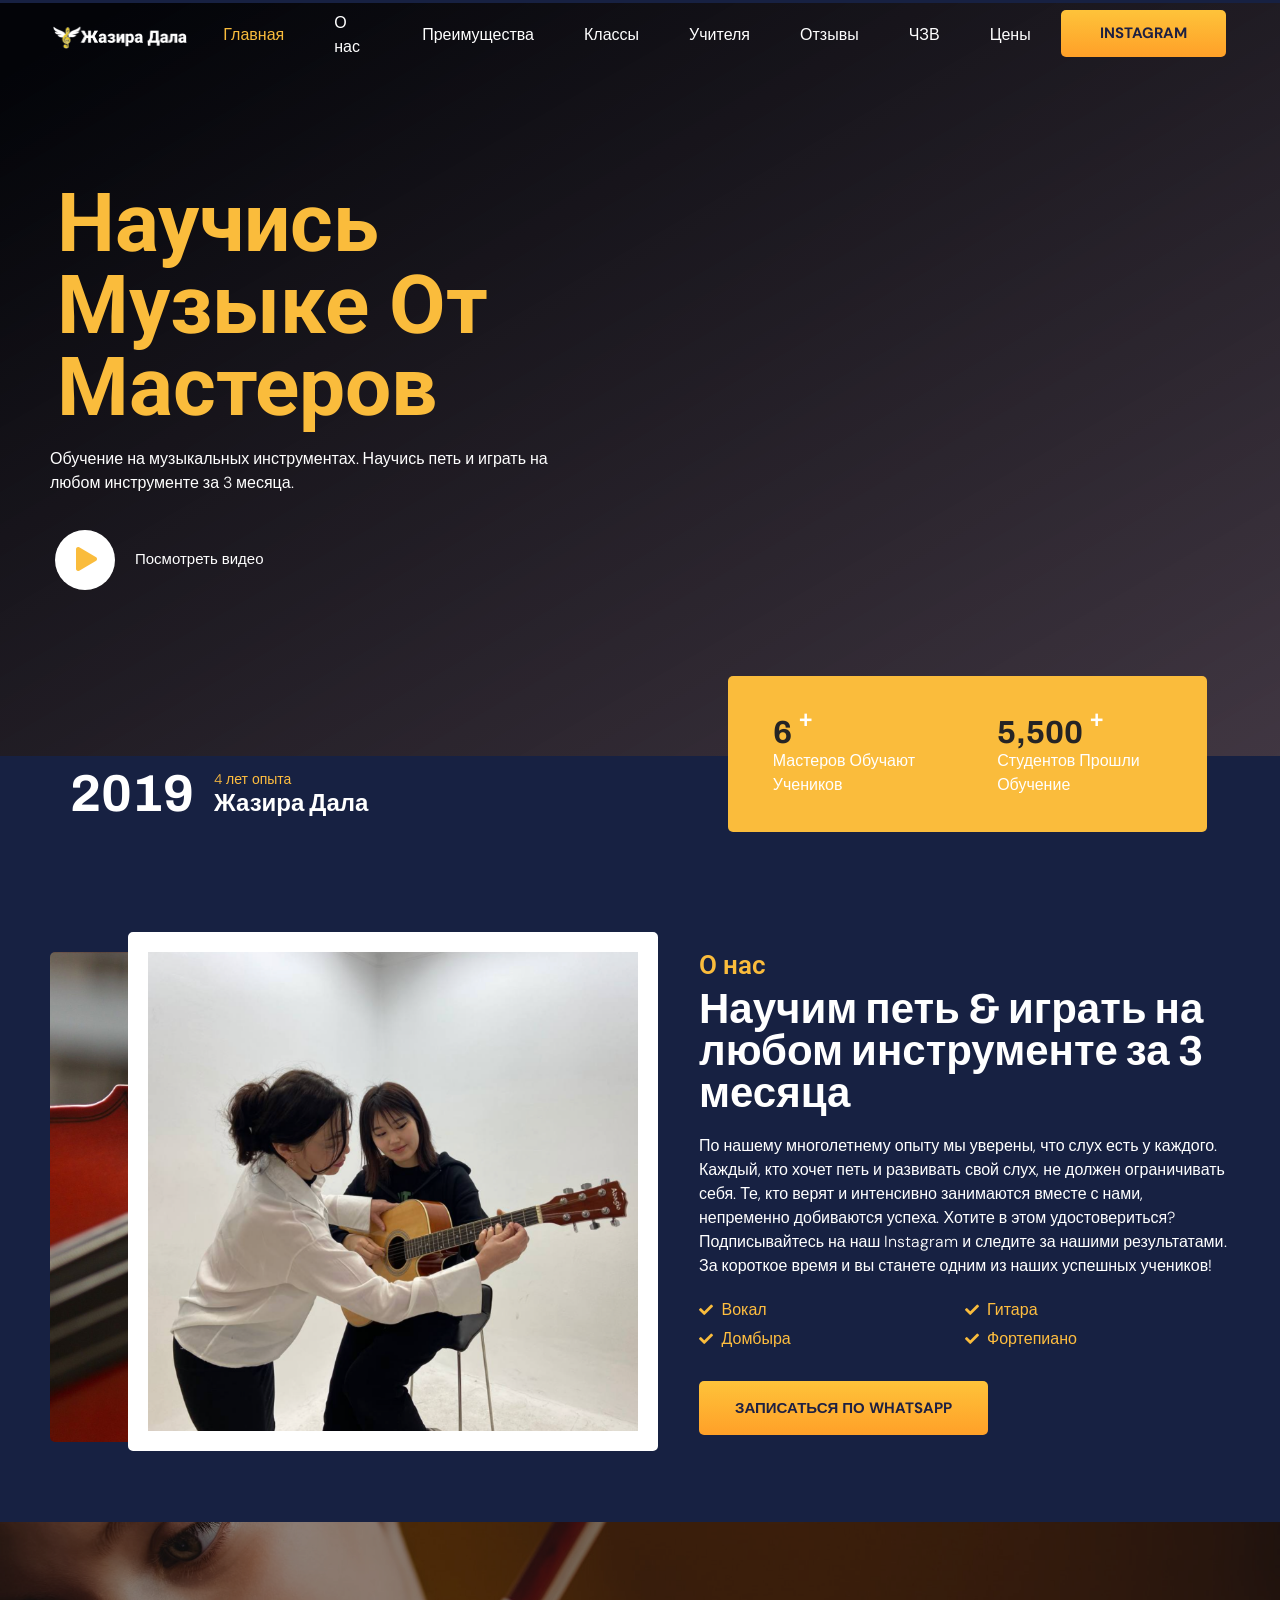
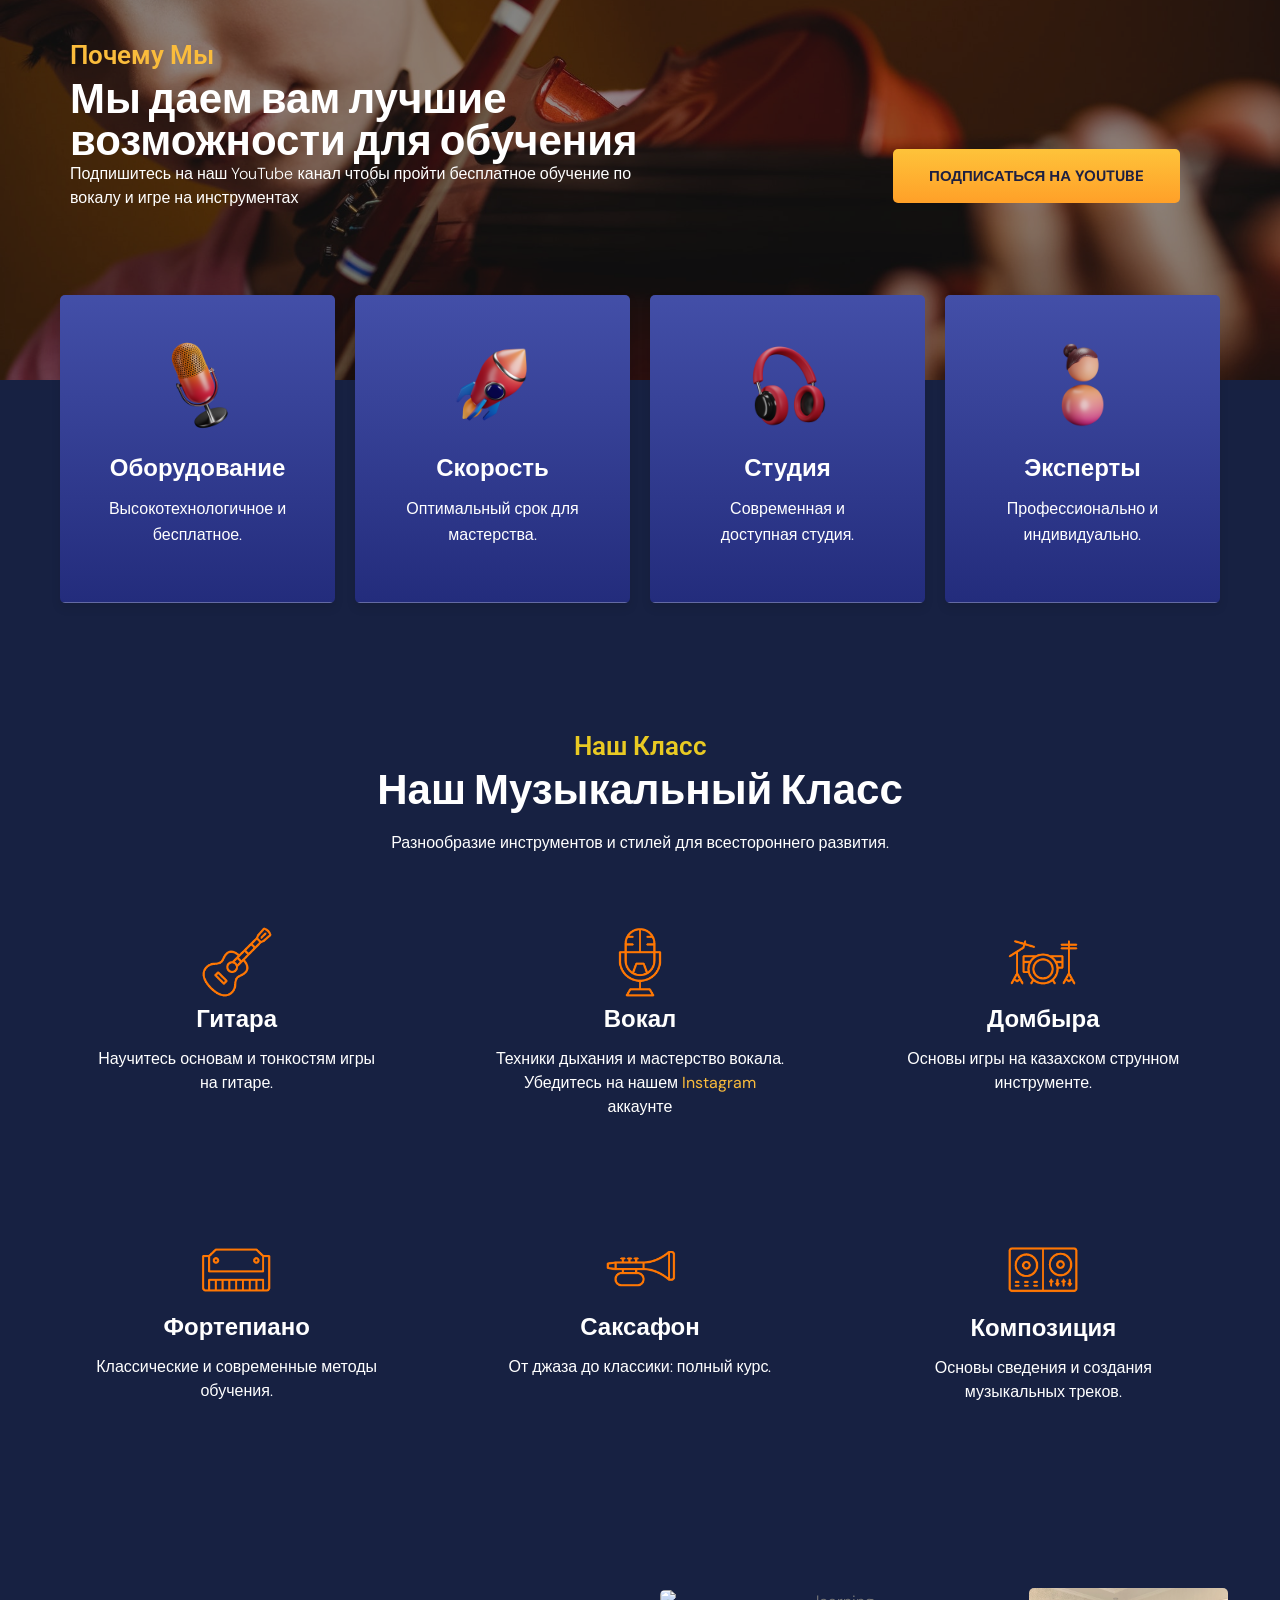
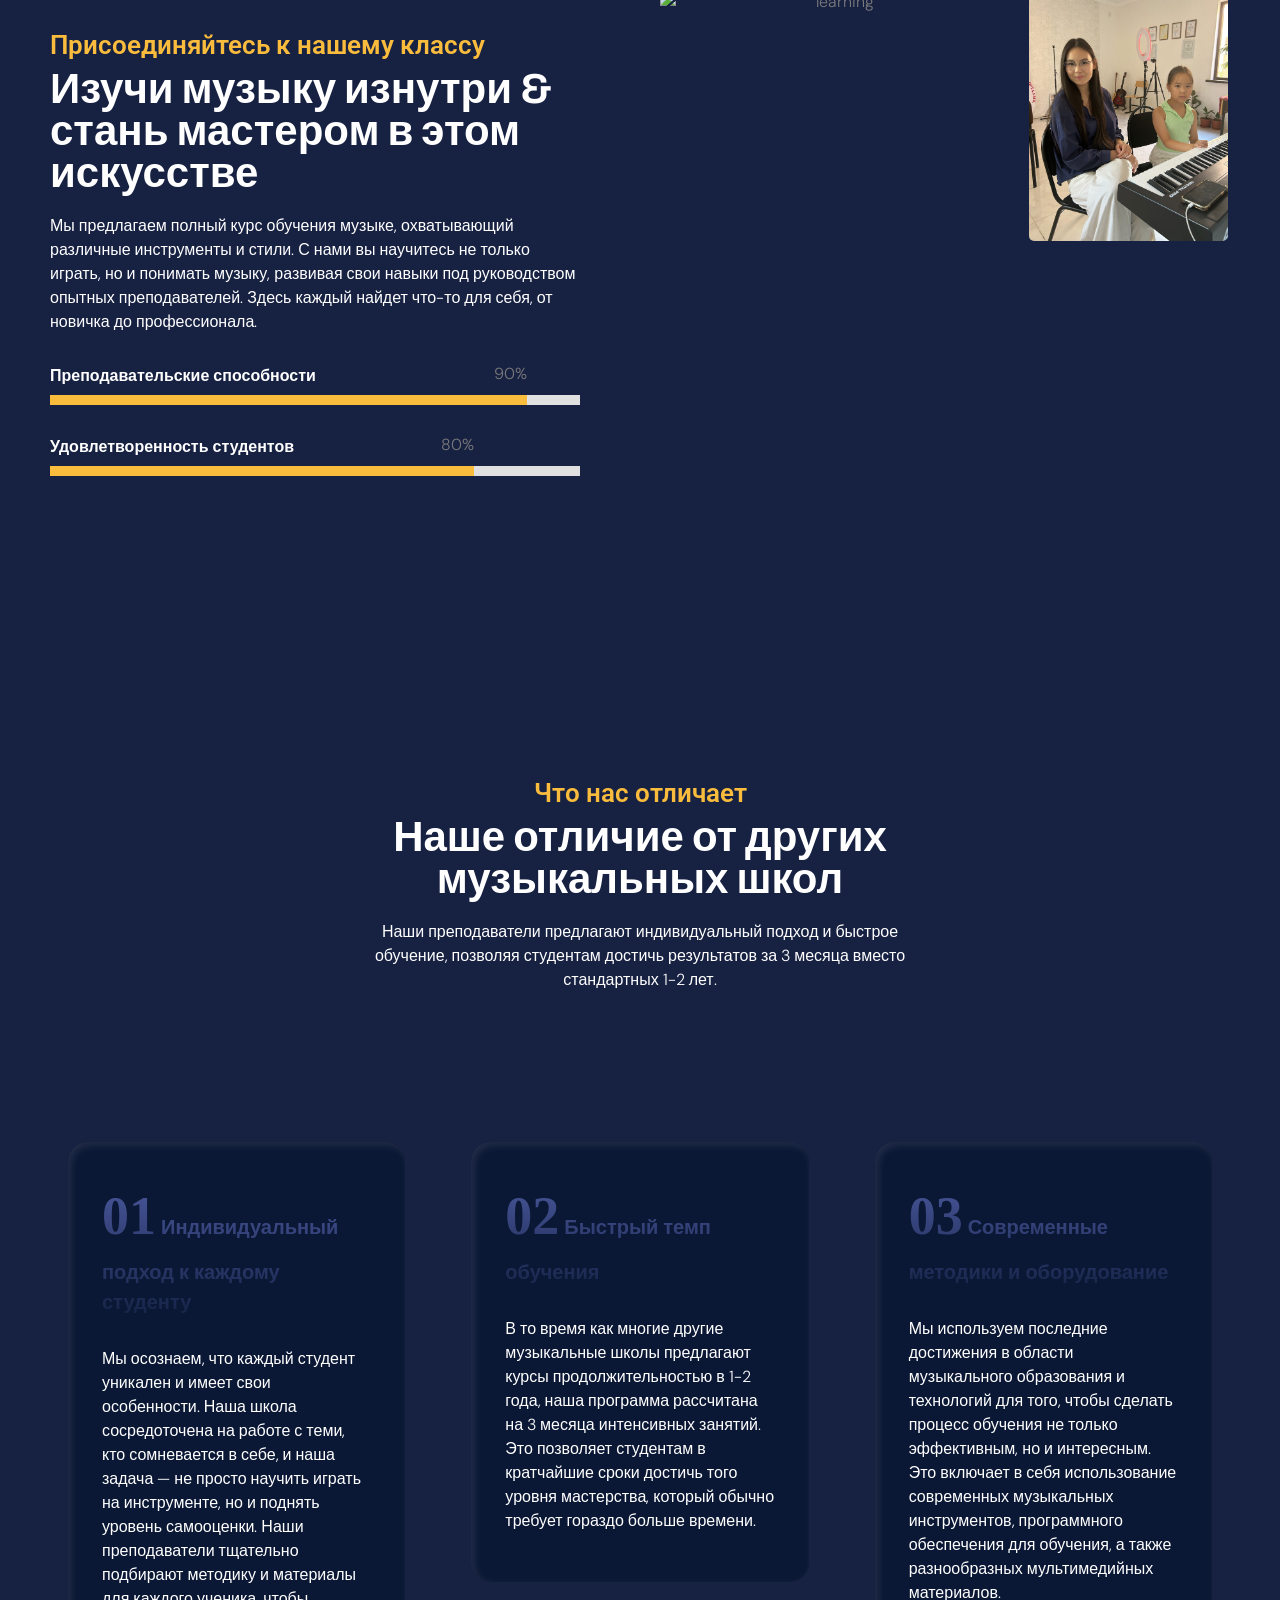
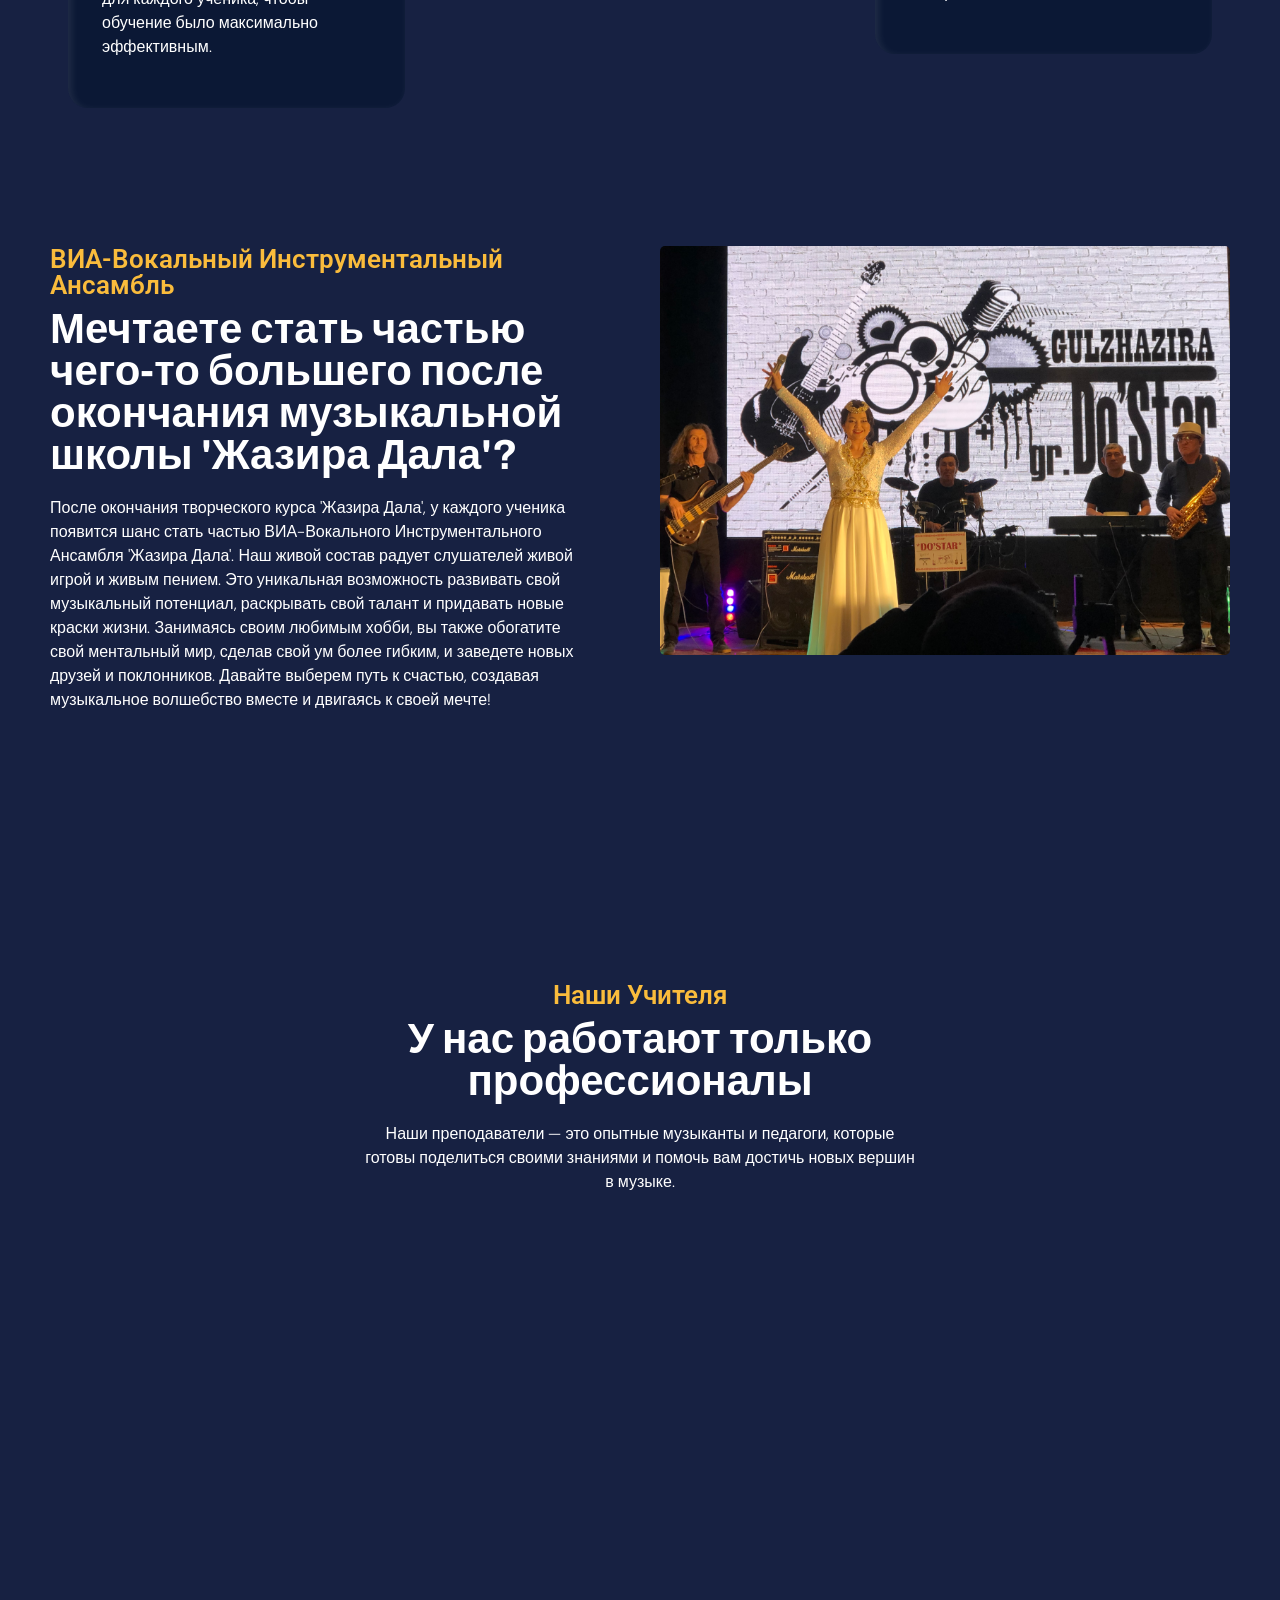
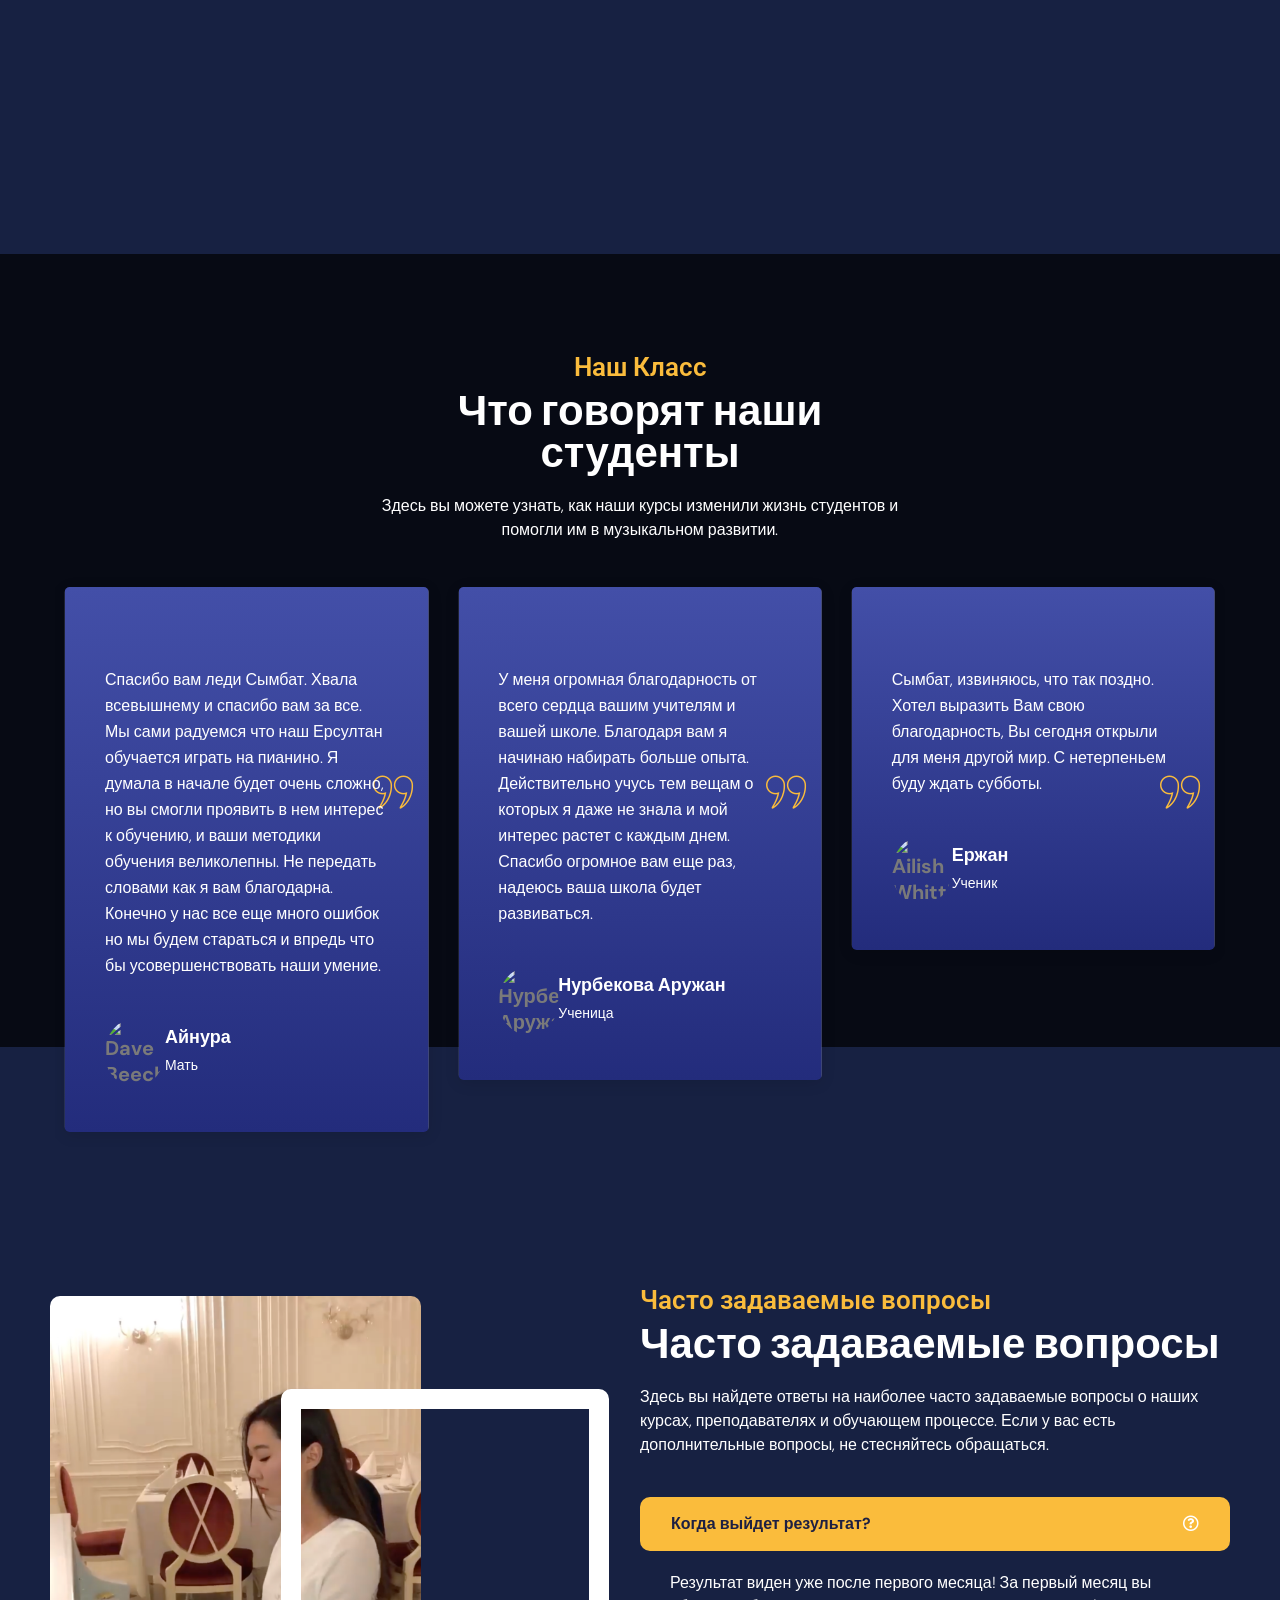
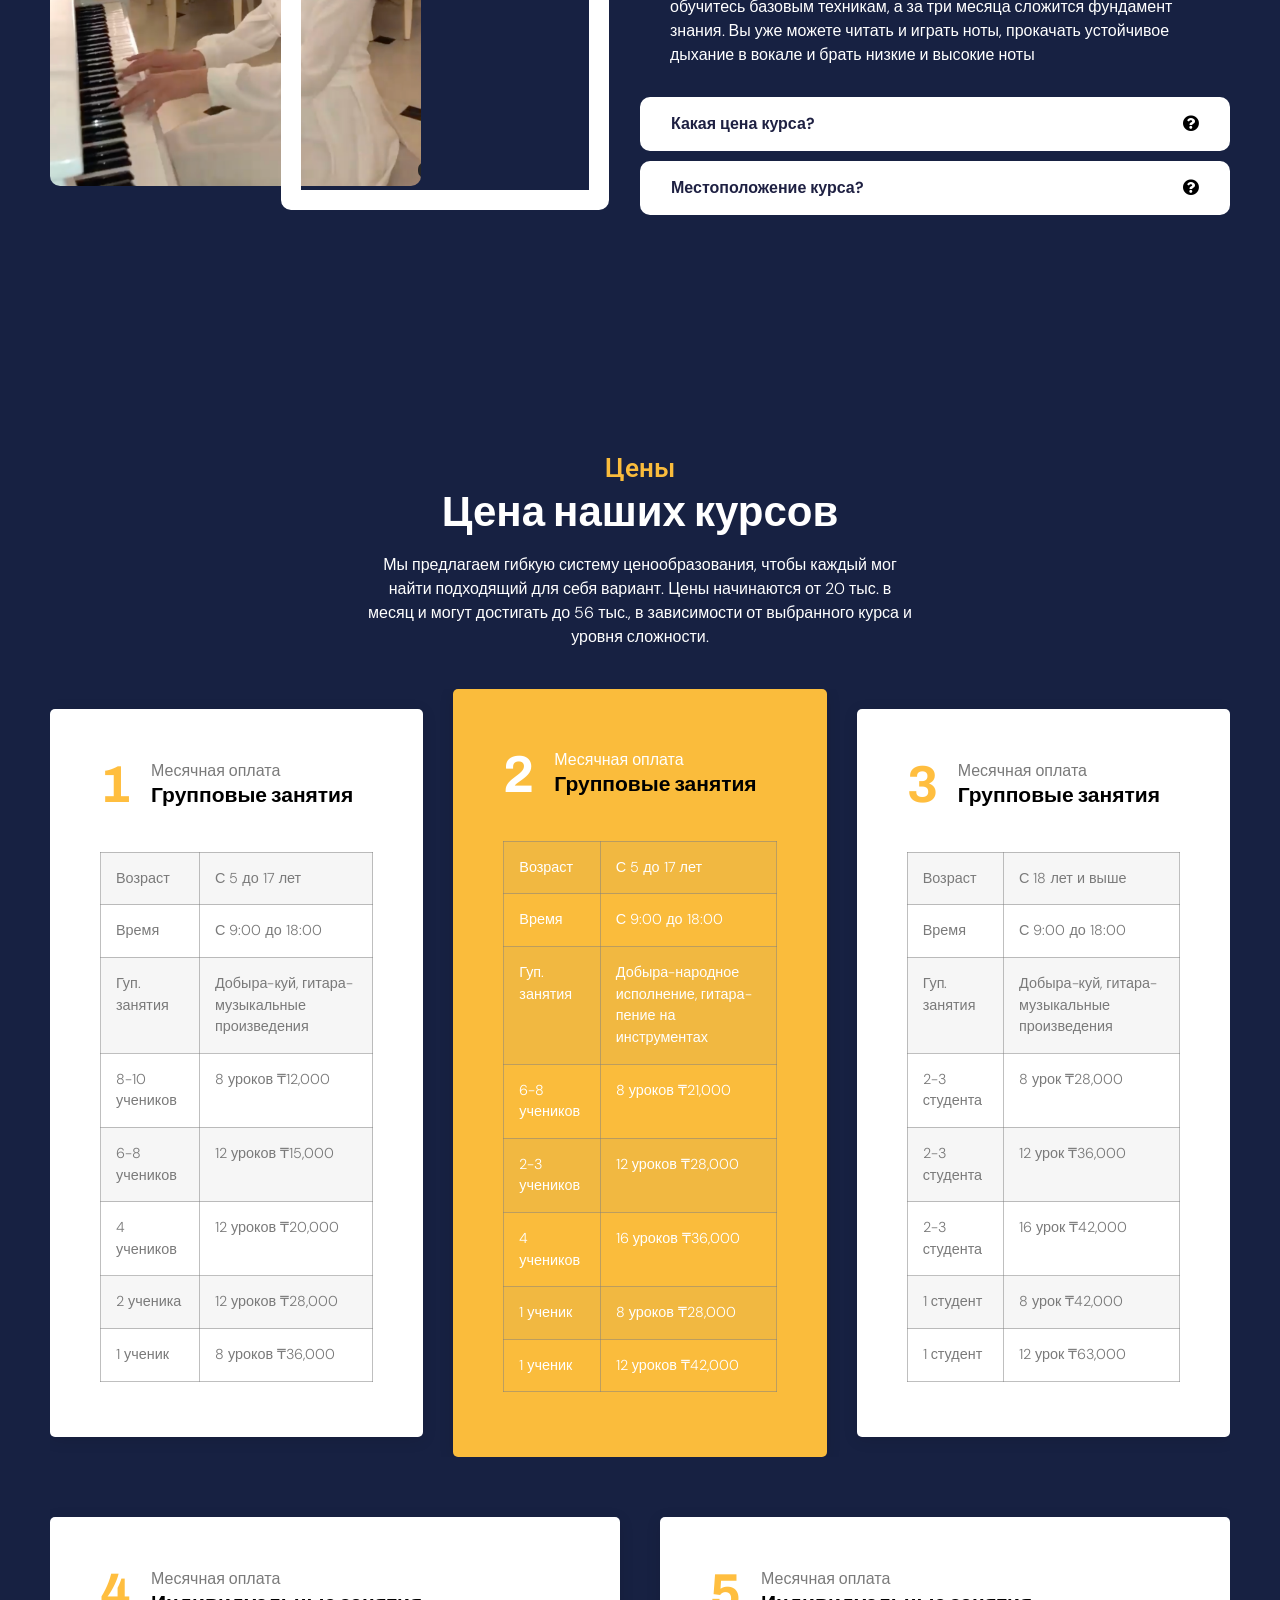
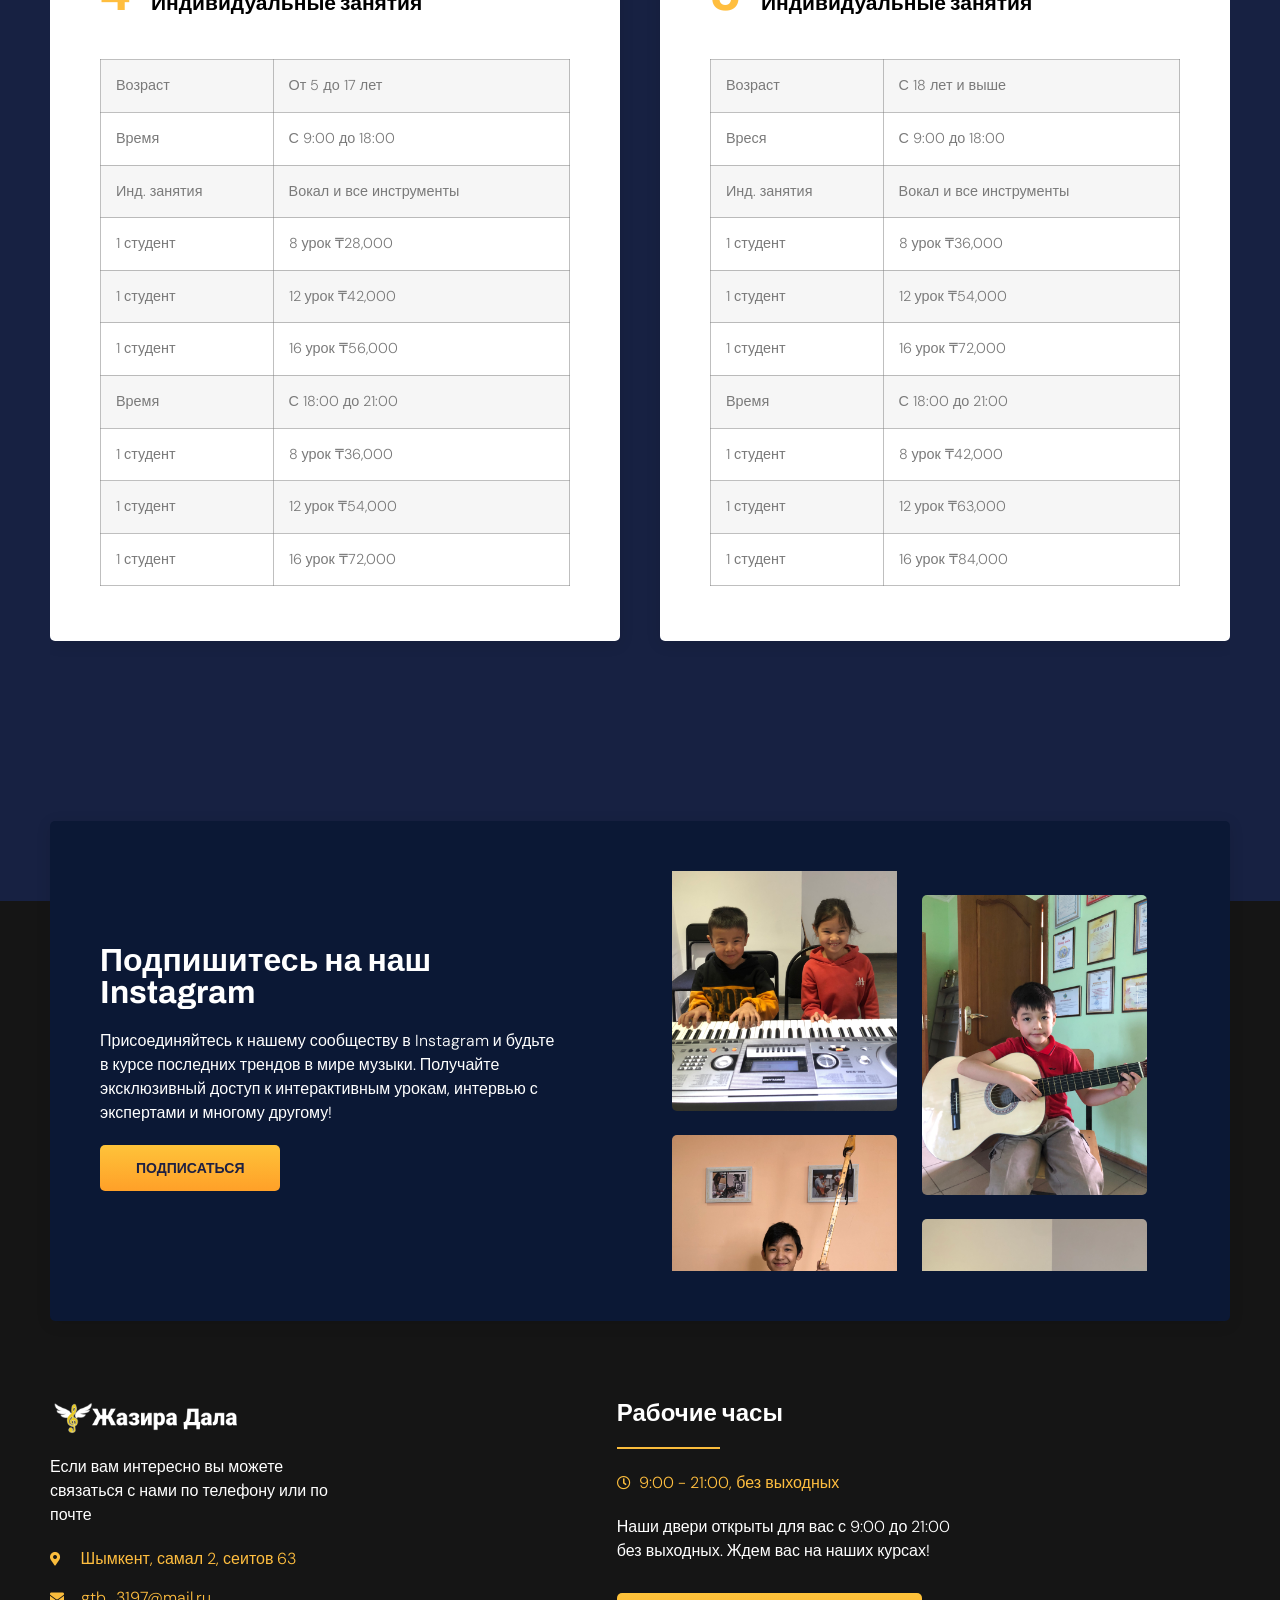
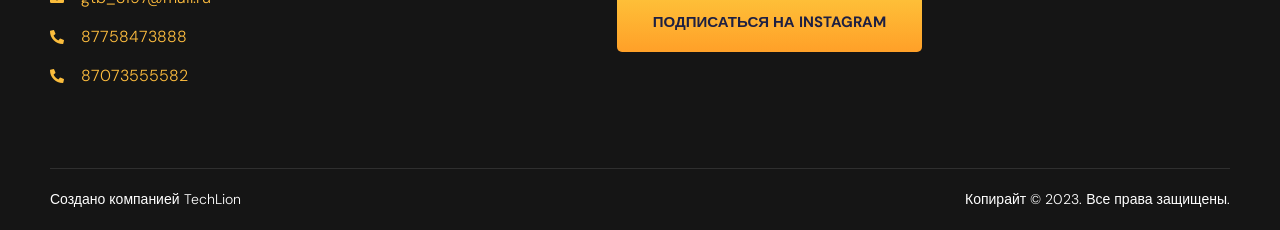
==== index.html @ 8ba83c25 "gg" ====
<!DOCTYPE html>
<html lang="en-US">
  <head>
    <meta http-equiv="Content-Type" content="text/html; charset=UTF-8" />
    <meta name="viewport" content="width=device-width, initial-scale=1" />
    <link rel="profile" href="https://gmpg.org/xfn/11" />
    <link
      rel="pingback"
      href="https://templatekit.jegtheme.com/musicy/xmlrpc.php"
    />
    <title>Jazira - Музыкальная школа</title>
    <link rel="canonical" href="https://templatekit.jegtheme.com" />
    <meta name="robots" content="max-image-preview:large" />
    <script>
      window._wpemojiSettings = {
        baseUrl: "https:\/\/s.w.org\/images\/core\/emoji\/14.0.0\/72x72\/",
        ext: ".png",
        svgUrl: "https:\/\/s.w.org\/images\/core\/emoji\/14.0.0\/svg\/",
        svgExt: ".svg",
        source: {
          concatemoji: "musicy/wp-includes/js/wp-emoji-release.min.js",
        },
      };
      /*! This file is auto-generated */
      !(function (e, a, t) {
        var n,
          r,
          o,
          i = a.createElement("canvas"),
          p = i.getContext && i.getContext("2d");
        function s(e, t) {
          var a = String.fromCharCode,
            e =
              (p.clearRect(0, 0, i.width, i.height),
              p.fillText(a.apply(this, e), 0, 0),
              i.toDataURL());
          return (
            p.clearRect(0, 0, i.width, i.height),
            p.fillText(a.apply(this, t), 0, 0),
            e === i.toDataURL()
          );
        }
        function c(e) {
          var t = a.createElement("script");
          (t.src = e),
            (t.defer = t.type = "text/javascript"),
            a.getElementsByTagName("head")[0].appendChild(t);
        }
        for (
          o = Array("flag", "emoji"),
            t.supports = { everything: !0, everythingExceptFlag: !0 },
            r = 0;
          r < o.length;
          r++
        )
          (t.supports[o[r]] = (function (e) {
            if (p && p.fillText)
              switch (
                ((p.textBaseline = "top"), (p.font = "600 32px Arial"), e)
              ) {
                case "flag":
                  return s(
                    [127987, 65039, 8205, 9895, 65039],
                    [127987, 65039, 8203, 9895, 65039]
                  )
                    ? !1
                    : !s(
                        [55356, 56826, 55356, 56819],
                        [55356, 56826, 8203, 55356, 56819]
                      ) &&
                        !s(
                          [
                            55356, 57332, 56128, 56423, 56128, 56418, 56128,
                            56421, 56128, 56430, 56128, 56423, 56128, 56447,
                          ],
                          [
                            55356, 57332, 8203, 56128, 56423, 8203, 56128,
                            56418, 8203, 56128, 56421, 8203, 56128, 56430, 8203,
                            56128, 56423, 8203, 56128, 56447,
                          ]
                        );
                case "emoji":
                  return !s(
                    [129777, 127995, 8205, 129778, 127999],
                    [129777, 127995, 8203, 129778, 127999]
                  );
              }
            return !1;
          })(o[r])),
            (t.supports.everything = t.supports.everything && t.supports[o[r]]),
            "flag" !== o[r] &&
              (t.supports.everythingExceptFlag =
                t.supports.everythingExceptFlag && t.supports[o[r]]);
        (t.supports.everythingExceptFlag =
          t.supports.everythingExceptFlag && !t.supports.flag),
          (t.DOMReady = !1),
          (t.readyCallback = function () {
            t.DOMReady = !0;
          }),
          t.supports.everything ||
            ((n = function () {
              t.readyCallback();
            }),
            a.addEventListener
              ? (a.addEventListener("DOMContentLoaded", n, !1),
                e.addEventListener("load", n, !1))
              : (e.attachEvent("onload", n),
                a.attachEvent("onreadystatechange", function () {
                  "complete" === a.readyState && t.readyCallback();
                })),
            (e = t.source || {}).concatemoji
              ? c(e.concatemoji)
              : e.wpemoji && e.twemoji && (c(e.twemoji), c(e.wpemoji)));
      })(window, document, window._wpemojiSettings);
    </script>
    <style>
      img.wp-smiley,
      img.emoji {
        display: inline !important;
        border: none !important;
        box-shadow: none !important;
        height: 1em !important;
        width: 1em !important;
        margin: 0 0.07em !important;
        vertical-align: -0.1em !important;
        background: none !important;
        padding: 0 !important;
      }
    </style>
    <link
      rel="stylesheet"
      id="jkit-elements-main-css"
      href="musicy/wp-content/plugins/jeg-elementor-kit/assets/css/elements/main.css"
      media="all"
    />
    <link
      rel="stylesheet"
      id="wp-block-library-css"
      href="musicy/wp-includes/css/dist/block-library/style.min.css"
      media="all"
    />
    <link
      rel="stylesheet"
      id="classic-theme-styles-css"
      href="musicy/wp-includes/css/classic-themes.min.css"
      media="all"
    />
    <style id="global-styles-inline-css">
      @import url("https://fonts.googleapis.com/css2?family=Comforter&display=swap");
      body {
        --wp--preset--color--black: #000000;
        --wp--preset--color--cyan-bluish-gray: #abb8c3;
        --wp--preset--color--white: #ffffff;
        --wp--preset--color--pale-pink: #f78da7;
        --wp--preset--color--vivid-red: #cf2e2e;
        --wp--preset--color--luminous-vivid-orange: #ff6900;
        --wp--preset--color--luminous-vivid-amber: #fcb900;
        --wp--preset--color--light-green-cyan: #7bdcb5;
        --wp--preset--color--vivid-green-cyan: #00d084;
        --wp--preset--color--pale-cyan-blue: #8ed1fc;
        --wp--preset--color--vivid-cyan-blue: #0693e3;
        --wp--preset--color--vivid-purple: #9b51e0;
        --wp--preset--gradient--vivid-cyan-blue-to-vivid-purple: linear-gradient(
          135deg,
          rgba(6, 147, 227, 1) 0%,
          rgb(155, 81, 224) 100%
        );
        --wp--preset--gradient--light-green-cyan-to-vivid-green-cyan: linear-gradient(
          135deg,
          rgb(122, 220, 180) 0%,
          rgb(0, 208, 130) 100%
        );
        --wp--preset--gradient--luminous-vivid-amber-to-luminous-vivid-orange: linear-gradient(
          135deg,
          rgba(252, 185, 0, 1) 0%,
          rgba(255, 105, 0, 1) 100%
        );
        --wp--preset--gradient--luminous-vivid-orange-to-vivid-red: linear-gradient(
          135deg,
          rgba(255, 105, 0, 1) 0%,
          rgb(207, 46, 46) 100%
        );
        --wp--preset--gradient--very-light-gray-to-cyan-bluish-gray: linear-gradient(
          135deg,
          rgb(238, 238, 238) 0%,
          rgb(169, 184, 195) 100%
        );
        --wp--preset--gradient--cool-to-warm-spectrum: linear-gradient(
          135deg,
          rgb(74, 234, 220) 0%,
          rgb(151, 120, 209) 20%,
          rgb(207, 42, 186) 40%,
          rgb(238, 44, 130) 60%,
          rgb(251, 105, 98) 80%,
          rgb(254, 248, 76) 100%
        );
        --wp--preset--gradient--blush-light-purple: linear-gradient(
          135deg,
          rgb(255, 206, 236) 0%,
          rgb(152, 150, 240) 100%
        );
        --wp--preset--gradient--blush-bordeaux: linear-gradient(
          135deg,
          rgb(254, 205, 165) 0%,
          rgb(254, 45, 45) 50%,
          rgb(107, 0, 62) 100%
        );
        --wp--preset--gradient--luminous-dusk: linear-gradient(
          135deg,
          rgb(255, 203, 112) 0%,
          rgb(199, 81, 192) 50%,
          rgb(65, 88, 208) 100%
        );
        --wp--preset--gradient--pale-ocean: linear-gradient(
          135deg,
          rgb(255, 245, 203) 0%,
          rgb(182, 227, 212) 50%,
          rgb(51, 167, 181) 100%
        );
        --wp--preset--gradient--electric-grass: linear-gradient(
          135deg,
          rgb(202, 248, 128) 0%,
          rgb(113, 206, 126) 100%
        );
        --wp--preset--gradient--midnight: linear-gradient(
          135deg,
          rgb(2, 3, 129) 0%,
          rgb(40, 116, 252) 100%
        );
        --wp--preset--duotone--dark-grayscale: url("#wp-duotone-dark-grayscale");
        --wp--preset--duotone--grayscale: url("#wp-duotone-grayscale");
        --wp--preset--duotone--purple-yellow: url("#wp-duotone-purple-yellow");
        --wp--preset--duotone--blue-red: url("#wp-duotone-blue-red");
        --wp--preset--duotone--midnight: url("#wp-duotone-midnight");
        --wp--preset--duotone--magenta-yellow: url("#wp-duotone-magenta-yellow");
        --wp--preset--duotone--purple-green: url("#wp-duotone-purple-green");
        --wp--preset--duotone--blue-orange: url("#wp-duotone-blue-orange");
        --wp--preset--font-size--small: 13px;
        --wp--preset--font-size--medium: 20px;
        --wp--preset--font-size--large: 36px;
        --wp--preset--font-size--x-large: 42px;
        --wp--preset--spacing--20: 0.44rem;
        --wp--preset--spacing--30: 0.67rem;
        --wp--preset--spacing--40: 1rem;
        --wp--preset--spacing--50: 1.5rem;
        --wp--preset--spacing--60: 2.25rem;
        --wp--preset--spacing--70: 3.38rem;
        --wp--preset--spacing--80: 5.06rem;
        background-color: #172142 !important;
      }

      .hero-section {
        height: 400px;
        width: min(100% - 2%, 500px);
        margin-inline: auto;
        display: flex;
        position: relative;
        overflow: hidden;
      }
      .hero-section img {
        width: 90%;
        max-width: 220px;
        border-radius: 170px;
        margin-bottom: 24px;
      }

      .hero-images-left,
      .hero-images-right {
        position: absolute;
        bottom: auto;
        width: 50%;
        display: flex;
        flex-flow: column nowrap;
        justify-content: center;
        align-items: center;
        animation: 30s linear infinite running;
      }
      .hero-images-left {
        top: -15%;
        left: 0;
        right: auto;
        animation-name: hero-animation-left;
      }
      .hero-images-right {
        top: 0;
        right: 0;
        left: auto;
        animation-name: hero-animation-right;
      }

      @keyframes hero-animation-left {
        from {
          transform: translateY(0);
        }
        to {
          transform: translateY(-50%);
        }
      }
      @keyframes hero-animation-right {
        from {
          transform: translateY(0);
        }
        to {
          transform: translateY(-60%);
        }
      }

      .testimonial-box {
        background: -webkit-gradient(linear, left top, left bottom, from(#434FA8), to(#232C7C));
    background: linear-gradient(180deg, #434FA8 0%, #232C7C 100%);
    -webkit-box-sizing: border-box;
    box-sizing: border-box;
    position: relative;
    padding: 180px 30px 35px 50px;
    font-weight: 700;
    font-size: 20px;
    line-height: 130%;
    -webkit-box-shadow: inset 4px 4px 8px rgba(255, 255, 255, 0.15);
    box-shadow: inset 4px 4px 8px rgba(255, 255, 255, 0.15);
    border-radius: 20px;
      }

      .elementor-button {
        display: inline-block;
    background: -webkit-gradient(linear, left top, left bottom, from(#FEC33A), to(#FFA028));
    background: linear-gradient(180deg, #FEC33A 0%, #FFA028 100%);
    -webkit-box-shadow: 0px 12px 25px rgba(0, 0, 0, 0.4), inset 2px 4px 6px #FFDD89;
    box-shadow: 0px 12px 25px rgba(0, 0, 0, 0.4), inset 2px 4px 6px #FFDD89;
    border-radius: 14px;
    line-height: 130%;
    font-weight: 700;
    padding: 23px 35px;
    font-weight: 700 !important;
    font-size: 14px;
    color: #1E2042 !important;
    text-transform: uppercase;
    -webkit-box-sizing: border-box;
    box-sizing: border-box;
    border: 0;
    cursor: pointer;
    text-decoration: none;
    text-align: center;
    overflow: hidden;
    position: relative;
      }

      .elementor-button:after {
        content: "";
        margin-left: 60px;
        width: 25px;
        height: 300px;
        background: -webkit-gradient(
          linear,
          left bottom,
          left top,
          from(#fff),
          to(rgba(255, 255, 255, 0.01))
        );
        background: linear-gradient(to top, #fff, rgba(255, 255, 255, 0.01));
        -webkit-animation-delay: 0.02s;
        animation-delay: 0.05s;
        position: absolute;
        left: -90px;
        top: -150px;
        -webkit-animation-timing-function: ease-in-out;
        animation-timing-function: ease-in-out;
        -webkit-transition: all 0.3s;
        transition: all 0.3s;
        -webkit-animation-name: slideme;
        animation-name: slideme;
        -webkit-animation-duration: 4s;
        animation-duration: 4s;
        -webkit-animation-iteration-count: infinite;
        animation-iteration-count: infinite;
        -webkit-transform: rotate(45deg);
        transform: rotate(45deg);
        z-index: 0;
      }

      .box-blue {
        background: -webkit-gradient(linear, left top, left bottom, from(#434FA8), to(#232C7C));
    background: linear-gradient(180deg, #434FA8 0%, #232C7C 100%);
    text-align: center;
    padding: 60px 30px 30px 30px;
    text-align: center;
    -webkit-box-shadow: inset 4px 4px 8px rgba(255, 255, 255, 0.15);
    box-shadow: inset 4px 4px 8px rgba(255, 255, 255, 0.15);
      }

      .faq {
        color: #1E2042 !important;
      }

      .white {
        color: #fff !important;
      }

      .elementor-widget-container p {
        color: #fff !important;
      }

      .title,
      .elementor-heading-title,
      .heading-title, .skill-title, p, .card-body, .profile-name {
        color: #fff !important;
      }

      .icon-box-description {
        color: #fff !important;
      }

      section.wrapperred:before {
        bottom: 50px;
        right: -350px;
        width: 900px;
        height: 900px;
        border-radius: 100%;
        background: radial-gradient(
          50% 50% at 50% 50%,
          #885150 0%,
          rgba(23, 27, 55, 0) 99.99%,
          #161b37 100%
        );
        -webkit-filter: blur(100px);
        filter: blur(100px);
      }

      .back1 {
        background: url(https://lp.simplified.com/607f32d6309ca31d63c6724d/60a4b99433a44149c62ab729_60a4a41b712eb829edcbe369_607e059cb40f157197e3f71b_oval-p-800.png);
        background-size: cover;
        background-repeat: no-repeat;
        background-position: center;
      }

      .back2 {
        background: url(https://cdn.wallpapersafari.com/47/12/AQu9JB.png);
        background-size: cover;
        background-repeat: no-repeat;
        background-position: center;
      }

      .color-yellow,
      .elementor-icon-list-text {
        color: #ffbe3f !important;
      }

      .new-box {
        background: -webkit-gradient(
          linear,
          left top,
          left bottom,
          from(#434fa8),
          to(#232c7c)
        );
        background: linear-gradient(180deg, #434fa8 0%, #232c7c 100%);

        -webkit-box-sizing: border-box;
        box-sizing: border-box;
        position: relative;
        padding: 180px 30px 35px 50px;
        font-weight: 700;
        font-size: 20px;
        line-height: 130%;
        -webkit-box-shadow: inset 4px 4px 8px rgba(255, 255, 255, 0.15);
        box-shadow: inset 4px 4px 8px rgba(255, 255, 255, 0.15);
        border-radius: 20px;
      }

      .section2__box-block {
    margin: 0 18px 38px 18px;
    background: #0B1835;
    -webkit-box-shadow: inset 3px 3px 8px rgba(255, 255, 255, 0.1);
    box-shadow: inset 3px 3px 8px rgba(255, 255, 255, 0.1);
    border-radius: 20px;
    -webkit-box-sizing: border-box;
    box-sizing: border-box;
    padding: 34px;
}

.section2__box-step {
    padding: 0 0 30px 0;
    font-weight: 600;
    font-size: 20px !important;
    background: -webkit-gradient(linear, left top, left bottom, from(#4B599F), to(rgba(75, 89, 159, 0)));
    background: linear-gradient(180deg, #4B599F 0%, rgba(75, 89, 159, 0) 100%);
    -webkit-background-clip: text;
    -webkit-text-fill-color: transparent;
    background-clip: text;
    text-fill-color: transparent;
}

.section2__box-step span {
    font-weight: 800;
    font-size: 54px;
    font-family: 'SF Pro Display';
}

      .new-box-2 {
        background: #0b1835;
      }

      @-webkit-keyframes slideme {
        0% {
          left: -30px;
          margin-left: 0;
        }
        30%,
        to {
          left: 110%;
          margin-left: 80px;
        }
      }
      @keyframes slideme {
        0% {
          left: -30px;
          margin-left: 0;
        }
        30%,
        to {
          left: 110%;
          margin-left: 80px;
        }
      }

      .elementor-animation-bob:hover {
        background: #293058;
        -webkit-box-shadow: inset 4px 4px 8px rgba(255, 255, 255, 0.1);
        box-shadow: inset 4px 4px 8px rgba(255, 255, 255, 0.1);
        -webkit-backdrop-filter: blur(4px);
        backdrop-filter: blur(4px);
        border-radius: 12px;
      }

      :where(.is-layout-flex) {
        gap: 0.5em;
      }
      body .is-layout-flow > .alignleft {
        float: left;
        margin-inline-start: 0;
        margin-inline-end: 2em;
      }
      body .is-layout-flow > .alignright {
        float: right;
        margin-inline-start: 2em;
        margin-inline-end: 0;
      }
      body .is-layout-flow > .aligncenter {
        margin-left: auto !important;
        margin-right: auto !important;
      }
      body .is-layout-constrained > .alignleft {
        float: left;
        margin-inline-start: 0;
        margin-inline-end: 2em;
      }
      body .is-layout-constrained > .alignright {
        float: right;
        margin-inline-start: 2em;
        margin-inline-end: 0;
      }
      body .is-layout-constrained > .aligncenter {
        margin-left: auto !important;
        margin-right: auto !important;
      }
      body
        .is-layout-constrained
        > :where(:not(.alignleft):not(.alignright):not(.alignfull)) {
        max-width: var(--wp--style--global--content-size);
        margin-left: auto !important;
        margin-right: auto !important;
      }
      body .is-layout-constrained > .alignwide {
        max-width: var(--wp--style--global--wide-size);
      }
      body .is-layout-flex {
        display: flex;
      }
      body .is-layout-flex {
        flex-wrap: wrap;
        align-items: center;
      }
      body .is-layout-flex > * {
        margin: 0;
      }
      :where(.wp-block-columns.is-layout-flex) {
        gap: 2em;
      }
      .has-black-color {
        color: var(--wp--preset--color--black) !important;
      }
      .has-cyan-bluish-gray-color {
        color: var(--wp--preset--color--cyan-bluish-gray) !important;
      }
      .has-white-color {
        color: var(--wp--preset--color--white) !important;
      }
      .has-pale-pink-color {
        color: var(--wp--preset--color--pale-pink) !important;
      }
      .has-vivid-red-color {
        color: var(--wp--preset--color--vivid-red) !important;
      }
      .has-luminous-vivid-orange-color {
        color: var(--wp--preset--color--luminous-vivid-orange) !important;
      }
      .has-luminous-vivid-amber-color {
        color: var(--wp--preset--color--luminous-vivid-amber) !important;
      }
      .has-light-green-cyan-color {
        color: var(--wp--preset--color--light-green-cyan) !important;
      }
      .has-vivid-green-cyan-color {
        color: var(--wp--preset--color--vivid-green-cyan) !important;
      }
      .has-pale-cyan-blue-color {
        color: var(--wp--preset--color--pale-cyan-blue) !important;
      }
      .has-vivid-cyan-blue-color {
        color: var(--wp--preset--color--vivid-cyan-blue) !important;
      }
      .has-vivid-purple-color {
        color: var(--wp--preset--color--vivid-purple) !important;
      }
      .has-black-background-color {
        background-color: var(--wp--preset--color--black) !important;
      }
      .has-cyan-bluish-gray-background-color {
        background-color: var(--wp--preset--color--cyan-bluish-gray) !important;
      }
      .has-white-background-color {
        background-color: var(--wp--preset--color--white) !important;
      }
      .has-pale-pink-background-color {
        background-color: var(--wp--preset--color--pale-pink) !important;
      }
      .has-vivid-red-background-color {
        background-color: var(--wp--preset--color--vivid-red) !important;
      }
      .has-luminous-vivid-orange-background-color {
        background-color: var(
          --wp--preset--color--luminous-vivid-orange
        ) !important;
      }
      .has-luminous-vivid-amber-background-color {
        background-color: var(
          --wp--preset--color--luminous-vivid-amber
        ) !important;
      }
      .has-light-green-cyan-background-color {
        background-color: var(--wp--preset--color--light-green-cyan) !important;
      }
      .has-vivid-green-cyan-background-color {
        background-color: var(--wp--preset--color--vivid-green-cyan) !important;
      }
      .has-pale-cyan-blue-background-color {
        background-color: var(--wp--preset--color--pale-cyan-blue) !important;
      }
      .has-vivid-cyan-blue-background-color {
        background-color: var(--wp--preset--color--vivid-cyan-blue) !important;
      }
      .has-vivid-purple-background-color {
        background-color: var(--wp--preset--color--vivid-purple) !important;
      }
      .has-black-border-color {
        border-color: var(--wp--preset--color--black) !important;
      }
      .has-cyan-bluish-gray-border-color {
        border-color: var(--wp--preset--color--cyan-bluish-gray) !important;
      }
      .has-white-border-color {
        border-color: var(--wp--preset--color--white) !important;
      }
      .has-pale-pink-border-color {
        border-color: var(--wp--preset--color--pale-pink) !important;
      }
      .has-vivid-red-border-color {
        border-color: var(--wp--preset--color--vivid-red) !important;
      }
      .has-luminous-vivid-orange-border-color {
        border-color: var(
          --wp--preset--color--luminous-vivid-orange
        ) !important;
      }
      .has-luminous-vivid-amber-border-color {
        border-color: var(--wp--preset--color--luminous-vivid-amber) !important;
      }
      .has-light-green-cyan-border-color {
        border-color: var(--wp--preset--color--light-green-cyan) !important;
      }
      .has-vivid-green-cyan-border-color {
        border-color: var(--wp--preset--color--vivid-green-cyan) !important;
      }
      .has-pale-cyan-blue-border-color {
        border-color: var(--wp--preset--color--pale-cyan-blue) !important;
      }
      .has-vivid-cyan-blue-border-color {
        border-color: var(--wp--preset--color--vivid-cyan-blue) !important;
      }
      .has-vivid-purple-border-color {
        border-color: var(--wp--preset--color--vivid-purple) !important;
      }
      .has-vivid-cyan-blue-to-vivid-purple-gradient-background {
        background: var(
          --wp--preset--gradient--vivid-cyan-blue-to-vivid-purple
        ) !important;
      }
      .has-light-green-cyan-to-vivid-green-cyan-gradient-background {
        background: var(
          --wp--preset--gradient--light-green-cyan-to-vivid-green-cyan
        ) !important;
      }
      .has-luminous-vivid-amber-to-luminous-vivid-orange-gradient-background {
        background: var(
          --wp--preset--gradient--luminous-vivid-amber-to-luminous-vivid-orange
        ) !important;
      }
      .has-luminous-vivid-orange-to-vivid-red-gradient-background {
        background: var(
          --wp--preset--gradient--luminous-vivid-orange-to-vivid-red
        ) !important;
      }
      .has-very-light-gray-to-cyan-bluish-gray-gradient-background {
        background: var(
          --wp--preset--gradient--very-light-gray-to-cyan-bluish-gray
        ) !important;
      }
      .has-cool-to-warm-spectrum-gradient-background {
        background: var(
          --wp--preset--gradient--cool-to-warm-spectrum
        ) !important;
      }
      .has-blush-light-purple-gradient-background {
        background: var(--wp--preset--gradient--blush-light-purple) !important;
      }
      .has-blush-bordeaux-gradient-background {
        background: var(--wp--preset--gradient--blush-bordeaux) !important;
      }
      .has-luminous-dusk-gradient-background {
        background: var(--wp--preset--gradient--luminous-dusk) !important;
      }
      .has-pale-ocean-gradient-background {
        background: var(--wp--preset--gradient--pale-ocean) !important;
      }
      .has-electric-grass-gradient-background {
        background: var(--wp--preset--gradient--electric-grass) !important;
      }
      .has-midnight-gradient-background {
        background: var(--wp--preset--gradient--midnight) !important;
      }
      .has-small-font-size {
        font-size: var(--wp--preset--font-size--small) !important;
      }
      .has-medium-font-size {
        font-size: var(--wp--preset--font-size--medium) !important;
      }
      .has-large-font-size {
        font-size: var(--wp--preset--font-size--large) !important;
      }
      .has-x-large-font-size {
        font-size: var(--wp--preset--font-size--x-large) !important;
      }
      .wp-block-navigation a:where(:not(.wp-element-button)) {
        color: inherit;
      }
      :where(.wp-block-columns.is-layout-flex) {
        gap: 2em;
      }
      .wp-block-pullquote {
        font-size: 1.5em;
        line-height: 1.6;
      }

      .swiper {
      width: 100%;
      height: 100%;
    }

    .swiper-slide {
      text-align: center;
      font-size: 18px;
      display: flex;
      justify-content: center;
      align-items: center;
    }
    </style>
    <link
      rel="stylesheet"
      id="allow-webp-image-css"
      href="musicy/wp-content/plugins/allow-webp-image/public/css/allow-webp-image-public.css"
      media="all"
    />
    <link
      rel="stylesheet"
      id="template-kit-export-css"
      href="musicy/wp-content/plugins/template-kit-export/public/assets/css/template-kit-export-public.min.css"
      media="all"
    />
    <link
      rel="stylesheet"
      id="hfe-style-css"
      href="musicy/wp-content/plugins/header-footer-elementor/assets/css/header-footer-elementor.css"
      media="all"
    />
    <link
      rel="stylesheet"
      id="elementor-icons-css"
      href="musicy/wp-content/plugins/elementor/assets/lib/eicons/css/elementor-icons.min.css"
      media="all"
    />
    <link
      rel="stylesheet"
      id="elementor-frontend-css"
      href="musicy/wp-content/plugins/elementor/assets/css/frontend.min.css"
      media="all"
    />
    <link
      rel="stylesheet"
      id="swiper-css"
      href="musicy/wp-content/plugins/elementor/assets/lib/swiper/css/swiper.min.css"
      media="all"
    />
    <link
      rel="stylesheet"
      id="elementor-post-7-css"
      href="musicy/wp-content/uploads/sites/121/elementor/css/post-7.css"
      media="all"
    />
    <link
      rel="stylesheet"
      id="elementor-post-762-css"
      href="../musicy/wp-content/uploads/sites/121/elementor/css/post-762.css"
      media="all"
    />
    <link
      rel="stylesheet"
      id="elementor-global-css"
      href="musicy/wp-content/uploads/sites/121/elementor/css/global.css"
      media="all"
    />
    <link
      rel="stylesheet"
      id="elementor-post-5-css"
      href="musicy/wp-content/uploads/sites/121/elementor/css/post-5.css"
      media="all"
    />
    <link
      rel="stylesheet"
      id="hfe-widgets-style-css"
      href="musicy/wp-content/plugins/header-footer-elementor/inc/widgets-css/frontend.css"
      media="all"
    />
    <link
      rel="stylesheet"
      id="font-awesome-5-all-css"
      href="musicy/wp-content/plugins/elementor/assets/lib/font-awesome/css/all.min.css"
      media="all"
    />
    <link
      rel="stylesheet"
      id="font-awesome-4-shim-css"
      href="musicy/wp-content/plugins/elementor/assets/lib/font-awesome/css/v4-shims.min.css"
      media="all"
    />
    <link
      rel="stylesheet"
      id="elementor-post-390-css"
      href="musicy/wp-content/uploads/sites/121/elementor/css/post-390.css"
      media="all"
    />
    <link
      rel="stylesheet"
      id="elementor-post-382-css"
      href="musicy/wp-content/uploads/sites/121/elementor/css/post-382.css"
      media="all"
    />
    <link
      rel="stylesheet"
      id="elementor-post-613-css"
      href="musicy/wp-content/uploads/sites/121/elementor/css/post-613.css"
      media="all"
    />
    <link
      rel="stylesheet"
      id="elementor-post-487-css"
      href="musicy/wp-content/uploads/sites/121/elementor/css/post-487.css"
      media="all"
    />
    <link
      rel="stylesheet"
      id="hello-elementor-css"
      href="musicy/wp-content/themes/hello-elementor/style.min.css"
      media="all"
    />
    <link
      rel="stylesheet"
      id="hello-elementor-theme-style-css"
      href="musicy/wp-content/themes/hello-elementor/theme.min.css"
      media="all"
    />
    <link
      rel="stylesheet"
      id="google-fonts-1-css"
      href="https://fonts.googleapis.com/css?family=Roboto%3A100%2C100italic%2C200%2C200italic%2C300%2C300italic%2C400%2C400italic%2C500%2C500italic%2C600%2C600italic%2C700%2C700italic%2C800%2C800italic%2C900%2C900italic%7CRoboto+Slab%3A100%2C100italic%2C200%2C200italic%2C300%2C300italic%2C400%2C400italic%2C500%2C500italic%2C600%2C600italic%2C700%2C700italic%2C800%2C800italic%2C900%2C900italic%7CDM+Sans%3A100%2C100italic%2C200%2C200italic%2C300%2C300italic%2C400%2C400italic%2C500%2C500italic%2C600%2C600italic%2C700%2C700italic%2C800%2C800italic%2C900%2C900italic%7CArchivo%3A100%2C100italic%2C200%2C200italic%2C300%2C300italic%2C400%2C400italic%2C500%2C500italic%2C600%2C600italic%2C700%2C700italic%2C800%2C800italic%2C900%2C900italic%7CAlex+Brush%3A100%2C100italic%2C200%2C200italic%2C300%2C300italic%2C400%2C400italic%2C500%2C500italic%2C600%2C600italic%2C700%2C700italic%2C800%2C800italic%2C900%2C900italic%7CAllura%3A100%2C100italic%2C200%2C200italic%2C300%2C300italic%2C400%2C400italic%2C500%2C500italic%2C600%2C600italic%2C700%2C700italic%2C800%2C800italic%2C900%2C900italic&#038;display=auto&#038;ver=6.1.3"
      media="all"
    />
    <link
      href="https://fonts.googleapis.com/css2?family=Pacifico&display=swap"
      rel="stylesheet"
    />
    <link
      href="https://fonts.googleapis.com/css2?family=Comforter&display=swap"
      rel="stylesheet"
    />
    <link
      rel="stylesheet"
      id="elementor-icons-shared-0-css"
      href="musicy/wp-content/plugins/elementor/assets/lib/font-awesome/css/fontawesome.min.css"
      media="all"
    />
    <link
      rel="stylesheet"
      id="elementor-icons-fa-solid-css"
      href="musicy/wp-content/plugins/elementor/assets/lib/font-awesome/css/solid.min.css"
      media="all"
    />
    <link
      rel="stylesheet"
      id="elementor-icons-jkiticon-css"
      href="musicy/wp-content/plugins/jeg-elementor-kit/assets/fonts/jkiticon/jkiticon.css"
      media="all"
    />
    <link
      rel="stylesheet"
      id="elementor-icons-fa-regular-css"
      href="musicy/wp-content/plugins/elementor/assets/lib/font-awesome/css/regular.min.css"
      media="all"
    />
    <link rel="preconnect" href="https://fonts.gstatic.com/" crossorigin />
    <script
      src="musicy/wp-includes/js/jquery/jquery.min.js"
      id="jquery-core-js"
    ></script>
    <script
      src="musicy/wp-includes/js/jquery/jquery-migrate.min.js"
      id="jquery-migrate-js"
    ></script>
    <script
      src="musicy/wp-content/plugins/allow-webp-image/public/js/allow-webp-image-public.js"
      id="allow-webp-image-js"
    ></script>
    <script
      src="musicy/wp-content/plugins/template-kit-export/public/assets/js/template-kit-export-public.min.js"
      id="template-kit-export-js"
    ></script>
    <script
      src="musicy/wp-content/plugins/elementor/assets/lib/font-awesome/js/v4-shims.min.js"
      id="font-awesome-4-shim-js"
    ></script>
    <link
      rel="https://api.w.org/"
      href="https://templatekit.jegtheme.com/musicy/wp-json/"
    />
    <link
      rel="EditURI"
      type="application/rsd+xml"
      title="RSD"
      href="https://templatekit.jegtheme.com/musicy/xmlrpc.php?rsd"
    />
    <link
      rel="wlwmanifest"
      type="application/wlwmanifest+xml"
      href="https://templatekit.jegtheme.com/musicy/wp-includes/wlwmanifest.xml"
    />
    <meta name="generator" content="WordPress 6.1.3" />
    <link rel="shortlink" href="index.html" />
    <link
      rel="shortlink"
      href="https://templatekit.jegtheme.com/musicy/?p=613"
    />
    <meta
      name="generator"
      content="Elementor 3.12.1; features: e_dom_optimization, e_optimized_assets_loading, a11y_improvements, additional_custom_breakpoints; settings: css_print_method-external, google_font-enabled, font_display-auto"
    />
    <link href="/logo_dala.png" rel="shortcut icon" type="image/x-icon" />
  </head>
  <body
    class="home page-template page-template-elementor_header_footer page page-id-5 ehf-header ehf-footer ehf-template-hello-elementor ehf-stylesheet-hello-elementor jkit-color-scheme elementor-default elementor-template-full-width elementor-kit-7 elementor-page elementor-page-5"
  >
    <svg
      xmlns="http://www.w3.org/2000/svg"
      viewBox="0 0 0 0"
      width="0"
      height="0"
      focusable="false"
      role="none"
      style="
        visibility: hidden;
        position: absolute;
        left: -9999px;
        overflow: hidden;
      "
    >
      <defs>
        <filter id="wp-duotone-dark-grayscale">
          <feColorMatrix
            color-interpolation-filters="sRGB"
            type="matrix"
            values=" .299 .587 .114 0 0 .299 .587 .114 0 0 .299 .587 .114 0 0 .299 .587 .114 0 0 "
          />
          <feComponentTransfer color-interpolation-filters="sRGB">
            <feFuncR type="table" tableValues="0 0.49803921568627" />
            <feFuncG type="table" tableValues="0 0.49803921568627" />
            <feFuncB type="table" tableValues="0 0.49803921568627" />
            <feFuncA type="table" tableValues="1 1" />
          </feComponentTransfer>
          <feComposite in2="SourceGraphic" operator="in" />
        </filter>
      </defs></svg
    ><svg
      xmlns="http://www.w3.org/2000/svg"
      viewBox="0 0 0 0"
      width="0"
      height="0"
      focusable="false"
      role="none"
      style="
        visibility: hidden;
        position: absolute;
        left: -9999px;
        overflow: hidden;
      "
    >
      <defs>
        <filter id="wp-duotone-grayscale">
          <feColorMatrix
            color-interpolation-filters="sRGB"
            type="matrix"
            values=" .299 .587 .114 0 0 .299 .587 .114 0 0 .299 .587 .114 0 0 .299 .587 .114 0 0 "
          />
          <feComponentTransfer color-interpolation-filters="sRGB">
            <feFuncR type="table" tableValues="0 1" />
            <feFuncG type="table" tableValues="0 1" />
            <feFuncB type="table" tableValues="0 1" />
            <feFuncA type="table" tableValues="1 1" />
          </feComponentTransfer>
          <feComposite in2="SourceGraphic" operator="in" />
        </filter>
      </defs></svg
    ><svg
      xmlns="http://www.w3.org/2000/svg"
      viewBox="0 0 0 0"
      width="0"
      height="0"
      focusable="false"
      role="none"
      style="
        visibility: hidden;
        position: absolute;
        left: -9999px;
        overflow: hidden;
      "
    >
      <defs>
        <filter id="wp-duotone-purple-yellow">
          <feColorMatrix
            color-interpolation-filters="sRGB"
            type="matrix"
            values=" .299 .587 .114 0 0 .299 .587 .114 0 0 .299 .587 .114 0 0 .299 .587 .114 0 0 "
          />
          <feComponentTransfer color-interpolation-filters="sRGB">
            <feFuncR
              type="table"
              tableValues="0.54901960784314 0.98823529411765"
            />
            <feFuncG type="table" tableValues="0 1" />
            <feFuncB
              type="table"
              tableValues="0.71764705882353 0.25490196078431"
            />
            <feFuncA type="table" tableValues="1 1" />
          </feComponentTransfer>
          <feComposite in2="SourceGraphic" operator="in" />
        </filter>
      </defs></svg
    ><svg
      xmlns="http://www.w3.org/2000/svg"
      viewBox="0 0 0 0"
      width="0"
      height="0"
      focusable="false"
      role="none"
      style="
        visibility: hidden;
        position: absolute;
        left: -9999px;
        overflow: hidden;
      "
    >
      <defs>
        <filter id="wp-duotone-blue-red">
          <feColorMatrix
            color-interpolation-filters="sRGB"
            type="matrix"
            values=" .299 .587 .114 0 0 .299 .587 .114 0 0 .299 .587 .114 0 0 .299 .587 .114 0 0 "
          />
          <feComponentTransfer color-interpolation-filters="sRGB">
            <feFuncR type="table" tableValues="0 1" />
            <feFuncG type="table" tableValues="0 0.27843137254902" />
            <feFuncB
              type="table"
              tableValues="0.5921568627451 0.27843137254902"
            />
            <feFuncA type="table" tableValues="1 1" />
          </feComponentTransfer>
          <feComposite in2="SourceGraphic" operator="in" />
        </filter>
      </defs></svg
    ><svg
      xmlns="http://www.w3.org/2000/svg"
      viewBox="0 0 0 0"
      width="0"
      height="0"
      focusable="false"
      role="none"
      style="
        visibility: hidden;
        position: absolute;
        left: -9999px;
        overflow: hidden;
      "
    >
      <defs>
        <filter id="wp-duotone-midnight">
          <feColorMatrix
            color-interpolation-filters="sRGB"
            type="matrix"
            values=" .299 .587 .114 0 0 .299 .587 .114 0 0 .299 .587 .114 0 0 .299 .587 .114 0 0 "
          />
          <feComponentTransfer color-interpolation-filters="sRGB">
            <feFuncR type="table" tableValues="0 0" />
            <feFuncG type="table" tableValues="0 0.64705882352941" />
            <feFuncB type="table" tableValues="0 1" />
            <feFuncA type="table" tableValues="1 1" />
          </feComponentTransfer>
          <feComposite in2="SourceGraphic" operator="in" />
        </filter>
      </defs></svg
    ><svg
      xmlns="http://www.w3.org/2000/svg"
      viewBox="0 0 0 0"
      width="0"
      height="0"
      focusable="false"
      role="none"
      style="
        visibility: hidden;
        position: absolute;
        left: -9999px;
        overflow: hidden;
      "
    >
      <defs>
        <filter id="wp-duotone-magenta-yellow">
          <feColorMatrix
            color-interpolation-filters="sRGB"
            type="matrix"
            values=" .299 .587 .114 0 0 .299 .587 .114 0 0 .299 .587 .114 0 0 .299 .587 .114 0 0 "
          />
          <feComponentTransfer color-interpolation-filters="sRGB">
            <feFuncR type="table" tableValues="0.78039215686275 1" />
            <feFuncG type="table" tableValues="0 0.94901960784314" />
            <feFuncB
              type="table"
              tableValues="0.35294117647059 0.47058823529412"
            />
            <feFuncA type="table" tableValues="1 1" />
          </feComponentTransfer>
          <feComposite in2="SourceGraphic" operator="in" />
        </filter>
      </defs></svg
    ><svg
      xmlns="http://www.w3.org/2000/svg"
      viewBox="0 0 0 0"
      width="0"
      height="0"
      focusable="false"
      role="none"
      style="
        visibility: hidden;
        position: absolute;
        left: -9999px;
        overflow: hidden;
      "
    >
      <defs>
        <filter id="wp-duotone-purple-green">
          <feColorMatrix
            color-interpolation-filters="sRGB"
            type="matrix"
            values=" .299 .587 .114 0 0 .299 .587 .114 0 0 .299 .587 .114 0 0 .299 .587 .114 0 0 "
          />
          <feComponentTransfer color-interpolation-filters="sRGB">
            <feFuncR
              type="table"
              tableValues="0.65098039215686 0.40392156862745"
            />
            <feFuncG type="table" tableValues="0 1" />
            <feFuncB type="table" tableValues="0.44705882352941 0.4" />
            <feFuncA type="table" tableValues="1 1" />
          </feComponentTransfer>
          <feComposite in2="SourceGraphic" operator="in" />
        </filter>
      </defs></svg
    ><svg
      xmlns="http://www.w3.org/2000/svg"
      viewBox="0 0 0 0"
      width="0"
      height="0"
      focusable="false"
      role="none"
      style="
        visibility: hidden;
        position: absolute;
        left: -9999px;
        overflow: hidden;
      "
    >
      <defs>
        <filter id="wp-duotone-blue-orange">
          <feColorMatrix
            color-interpolation-filters="sRGB"
            type="matrix"
            values=" .299 .587 .114 0 0 .299 .587 .114 0 0 .299 .587 .114 0 0 .299 .587 .114 0 0 "
          />
          <feComponentTransfer color-interpolation-filters="sRGB">
            <feFuncR type="table" tableValues="0.098039215686275 1" />
            <feFuncG type="table" tableValues="0 0.66274509803922" />
            <feFuncB
              type="table"
              tableValues="0.84705882352941 0.41960784313725"
            />
            <feFuncA type="table" tableValues="1 1" />
          </feComponentTransfer>
          <feComposite in2="SourceGraphic" operator="in" />
        </filter>
      </defs>
    </svg>
    <div id="page" class="hfeed site">
      <header
        id="masthead"
        itemscope="itemscope"
        itemtype="https://schema.org/WPHeader"
      >
        <p class="main-title bhf-hidden" itemprop="headline">
          <a href="musicy.html" title="Musicy" rel="home">Musicy</a>
        </p>
        <div
          data-elementor-type="wp-post"
          data-elementor-id="390"
          class="elementor elementor-390"
        >
          <section
            class="elementor-section elementor-top-section elementor-element elementor-element-8c18685 elementor-section-boxed elementor-section-height-default elementor-section-height-default"
            data-id="8c18685"
            data-element_type="section"
          >
            <div class="elementor-container elementor-column-gap-no">
              <div
                class="elementor-column elementor-col-33 elementor-top-column elementor-element elementor-element-52d522e"
                data-id="52d522e"
                data-element_type="column"
              >
                <div class="elementor-widget-wrap elementor-element-populated">
                  <div
                    class="elementor-element elementor-element-75d4395 elementor-widget elementor-widget-image"
                    data-id="75d4395"
                    data-element_type="widget"
                    data-widget_type="image.default"
                  >
                    <div class="elementor-widget-container">
                      <img
                        width="853"
                        height="400"
                        src="/logo-2-new.png"
                        class="attachment-full size-full wp-image-375"
                        alt=""
                        decoding="async"
                        loading="lazy"
                        srcset="/logo-2-new.png 653w, /logo-2-new.png 300w"
                        sizes="(max-width: 853px) 100vw, 853px"
                      />
                    </div>
                  </div>
                </div>
              </div>
              <div
                class="elementor-column elementor-col-33 elementor-top-column elementor-element elementor-element-82da5d4"
                data-id="82da5d4"
                data-element_type="column"
              >
                <div class="elementor-widget-wrap elementor-element-populated">
                  <div
                    class="elementor-element elementor-element-42ca736 elementor-widget elementor-widget-jkit_nav_menu"
                    data-id="42ca736"
                    data-element_type="widget"
                    data-widget_type="jkit_nav_menu.default"
                  >
                    <div class="elementor-widget-container">
                      <div
                        class="jeg-elementor-kit jkit-nav-menu break-point-tablet submenu-click-title jeg_module_5__64ef33b5884ea"
                        data-item-indicator='&lt;i aria-hidden="true" class="jki jki-chevron-down-line"&gt;&lt;/i&gt;'
                      >
                        <button class="jkit-hamburger-menu">
                          <i aria-hidden="true" class="fas fa-bars"></i>
                        </button>
                        <div class="jkit-menu-wrapper">
                          <div class="jkit-menu-container">
                            <ul
                              id="menu-menu-1"
                              class="jkit-menu jkit-menu-direction-flex jkit-submenu-position-top"
                            >
                              <li
                                id="menu-item-53"
                                class="menu-item menu-item-type-post_type menu-item-object-page menu-item-home current-menu-item page_item page-item-5 current_page_item menu-item-53"
                              >
                                <a href="#" aria-current="page">Главная</a>
                              </li>
                              <li
                                id="menu-item-811"
                                class="menu-item menu-item-type-post_type menu-item-object-page menu-item-811"
                              >
                                <a href="#about">О нас</a>
                              </li>
                              <li
                                id="menu-item-811"
                                class="menu-item menu-item-type-post_type menu-item-object-page menu-item-811"
                              >
                                <a href="#why">Преимущества</a>
                              </li>
                              <li
                                id="menu-item-811"
                                class="menu-item menu-item-type-post_type menu-item-object-page menu-item-811"
                              >
                                <a href="#services">Классы</a>
                              </li>
                              <li
                                id="menu-item-811"
                                class="menu-item menu-item-type-post_type menu-item-object-page menu-item-811"
                              >
                                <a href="#teachers">Учителя</a>
                              </li>
                              <li
                                id="menu-item-811"
                                class="menu-item menu-item-type-post_type menu-item-object-page menu-item-811"
                              >
                                <a href="#testimonials">Отзывы</a>
                              </li>
                              <li
                                id="menu-item-811"
                                class="menu-item menu-item-type-post_type menu-item-object-page menu-item-811"
                              >
                                <a href="#faq">ЧЗВ</a>
                              </li>
                              <li
                                id="menu-item-811"
                                class="menu-item menu-item-type-post_type menu-item-object-page menu-item-811"
                              >
                                <a href="#price">Цены</a>
                              </li>
                              <!-- <li
                                id="menu-item-56"
                                class="menu-item menu-item-type-custom menu-item-object-custom menu-item-has-children menu-item-56"
                              >
                                <a href="#">Class</a>
                                <ul class="sub-menu">
                                  <li
                                    id="menu-item-810"
                                    class="menu-item menu-item-type-post_type menu-item-object-page menu-item-810"
                                  >
                                    <a href="musicy/class.html">Class</a>
                                  </li>
                                  <li
                                    id="menu-item-804"
                                    class="menu-item menu-item-type-post_type menu-item-object-page menu-item-804"
                                  >
                                    <a href="musicy/class-detail.html"
                                      >Class Detail</a
                                    >
                                  </li>
                                </ul>
                              </li>
                              <li
                                id="menu-item-57"
                                class="menu-item menu-item-type-custom menu-item-object-custom menu-item-has-children menu-item-57"
                              >
                                <a href="#">Page</a>
                                <ul class="sub-menu">
                                  <li
                                    id="menu-item-803"
                                    class="menu-item menu-item-type-post_type menu-item-object-page menu-item-803"
                                  >
                                    <a href="musicy/pricing-plan.html"
                                      >Pricing Plan</a
                                    >
                                  </li>
                                  <li
                                    id="menu-item-808"
                                    class="menu-item menu-item-type-post_type menu-item-object-page menu-item-808"
                                  >
                                    <a href="musicy/404-page.html">404 Page</a>
                                  </li>
                                  <li
                                    id="menu-item-809"
                                    class="menu-item menu-item-type-post_type menu-item-object-page menu-item-809"
                                  >
                                    <a href="musicy/teacher.html">Teacher</a>
                                  </li>
                                  <li
                                    id="menu-item-805"
                                    class="menu-item menu-item-type-post_type menu-item-object-page menu-item-805"
                                  >
                                    <a href="musicy/faq.html">FAQ</a>
                                  </li>
                                  <li
                                    id="menu-item-807"
                                    class="menu-item menu-item-type-post_type menu-item-object-page menu-item-807"
                                  >
                                    <a href="musicy/contact-us.html"
                                      >Contact Us</a
                                    >
                                  </li>
                                </ul>
                              </li>
                              <li
                                id="menu-item-58"
                                class="menu-item menu-item-type-custom menu-item-object-custom menu-item-has-children menu-item-58"
                              >
                                <a href="#">News</a>
                                <ul class="sub-menu">
                                  <li
                                    id="menu-item-806"
                                    class="menu-item menu-item-type-post_type menu-item-object-page menu-item-806"
                                  >
                                    <a href="musicy/news.html">News</a>
                                  </li>
                                  <li
                                    id="menu-item-883"
                                    class="menu-item menu-item-type-post_type menu-item-object-post menu-item-883"
                                  >
                                    <a
                                      href="musicy/2021/07/09/this-is-the-tips-to-get-better-at-sight-reading.html"
                                      >Single News</a
                                    >
                                  </li>
                                </ul>
                              </li> -->
                            </ul>
                          </div>
                          <div class="jkit-nav-identity-panel">
                            <div class="jkit-nav-site-title">
                              <a href="musicy.html" class="jkit-nav-logo"
                                ><img src="/logo_dala.png"
                              /></a>
                            </div>
                            <button class="jkit-close-menu">
                              <i aria-hidden="true" class="fas fa-times"></i>
                            </button>
                          </div>
                        </div>
                        <div class="jkit-overlay"></div>
                      </div>
                    </div>
                  </div>
                </div>
              </div>
              <div
                class="elementor-column elementor-col-33 elementor-top-column elementor-element elementor-element-27e377c elementor-hidden-tablet elementor-hidden-phone"
                data-id="27e377c"
                data-element_type="column"
              >
                <div class="elementor-widget-wrap elementor-element-populated">
                  <div
                    class="elementor-element elementor-element-b780c3a elementor-align-justify elementor-widget elementor-widget-button"
                    data-id="b780c3a"
                    data-element_type="widget"
                    data-widget_type="button.default"
                  >
                    <div class="elementor-widget-container">
                      <div class="elementor-button-wrapper">
                        <a
                          href="https://www.instagram.com/jaziradala/"
                          class="elementor-button-link elementor-button elementor-size-sm"
                          role="button"
                          target="_blank"
                        >
                          <span class="elementor-button-content-wrapper">
                            <span class="elementor-button-text">Instagram</span>
                          </span>
                        </a>
                      </div>
                    </div>
                  </div>
                </div>
              </div>
            </div>
          </section>
        </div>
      </header>
      <div
        data-elementor-type="wp-page"
        data-elementor-id="5"
        class="elementor elementor-5"
      >
        <section
          class="elementor-section elementor-top-section elementor-element elementor-element-e6691cc elementor-section-boxed elementor-section-height-default elementor-section-height-default"
          data-id="e6691cc"
          data-element_type="section"
          data-settings='{"background_background":"slideshow","background_slideshow_gallery":[{"id":40,"url":"https:\/\/templatekit.jegtheme.com\/musicy\/wp-content\/uploads\/sites\/121\/2021\/07\/school-boy-playing-synthesizer-at-home.jpg"},{"id":13,"url":"https:\/\/templatekit.jegtheme.com\/musicy\/wp-content\/uploads\/sites\/121\/2021\/07\/group-of-homeschooling-children-with-teacher-having-music-lesson-indoors-coronavirus-concept-.jpg"},{"id":43,"url":"https:\/\/templatekit.jegtheme.com\/musicy\/wp-content\/uploads\/sites\/121\/2021\/07\/music.jpg"}],"background_slideshow_ken_burns":"yes","background_slideshow_loop":"yes","background_slideshow_slide_duration":5000,"background_slideshow_slide_transition":"fade","background_slideshow_transition_duration":500,"background_slideshow_ken_burns_zoom_direction":"in"}'
        >
          <div class="elementor-background-overlay"></div>
          <div class="elementor-container elementor-column-gap-no">
            <div
              class="elementor-column elementor-col-50 elementor-top-column elementor-element elementor-element-db15c53"
              data-id="db15c53"
              data-element_type="column"
            >
              <div class="elementor-widget-wrap elementor-element-populated">
                <div
                  class="elementor-element elementor-element-8bc2892 elementor-widget elementor-widget-jkit_heading"
                  data-id="8bc2892"
                  data-element_type="widget"
                  data-widget_type="jkit_heading.default"
                >
                  <div class="elementor-widget-container">
                    <div
                      class="jeg-elementor-kit jkit-heading align-left align-tablet- align-mobile- jeg_module_5_1_64ef33b59e563"
                    >
                      <div class="heading-section-title display-inline-block">
                        <h2 class="heading-title">
               
                          <span class="style-color"><span>  Научись Музыке От Мастеров</span></span>
              
                        </h2>
                      </div>
                    </div>
                  </div>
                </div>
                <div
                  class="elementor-element elementor-element-0b4f9c1 elementor-widget elementor-widget-text-editor"
                  data-id="0b4f9c1"
                  data-element_type="widget"
                  data-widget_type="text-editor.default"
                >
                  <div class="elementor-widget-container">
                    <p>
                      Обучение на музыкальных инструментах. Научись петь и
                      играть на любом инструменте за 3 месяца.
                    </p>
                  </div>
                </div>
                <!-- <div
                  class="elementor-element elementor-element-1609e01 elementor-align-left elementor-widget__width-auto elementor-widget elementor-widget-button"
                  data-id="1609e01"
                  data-element_type="widget"
                  data-widget_type="button.default"
                >
                  <div class="elementor-widget-container">
                    <div class="elementor-button-wrapper">
                      <a
                        href="#"
                        class="elementor-button-link elementor-button elementor-size-sm"
                        role="button"
                      >
                        <span class="elementor-button-content-wrapper">
                          <span class="elementor-button-text">Learn More</span>
                        </span>
                      </a>
                    </div>
                  </div>
                </div> -->
                <div
                  class="elementor-element elementor-element-c2cf7b3 elementor-widget__width-auto elementor-widget elementor-widget-jkit_video_button"
                  data-id="c2cf7b3"
                  data-element_type="widget"
                  data-widget_type="jkit_video_button.default"
                >
                  <div class="elementor-widget-container">
                    <div
                      class="jeg-elementor-kit jkit-video-button jeg_module_5_2_64ef33b5a4b13"
                      data-autoplay="0"
                      data-loop="0"
                      data-controls="0"
                      data-type="youtube"
                      data-mute="0"
                      data-start="0"
                      data-end="0"
                    >
                      <a
                        href="https://www.youtube.com/watch?v=564HwPG0mRA"
                        class="jkit-video-popup-btn glow-enable"
                        ><span class="icon-position-before"
                          ><i aria-hidden="true" class="fas fa-play"></i></span
                      ></a>
                    </div>
                  </div>
                </div>
                <div
                  class="elementor-element elementor-element-c299d8d elementor-widget__width-auto elementor-widget elementor-widget-text-editor"
                  data-id="c299d8d"
                  data-element_type="widget"
                  data-widget_type="text-editor.default"
                >
                  <div class="elementor-widget-container">Посмотреть видео</div>
                </div>
              </div>
            </div>
            <div
              class="elementor-column elementor-col-50 elementor-top-column elementor-element elementor-element-1503e21"
              data-id="1503e21"
              data-element_type="column"
            >
              <div class="elementor-widget-wrap"></div>
            </div>
          </div>
        </section>
        <section
          class="elementor-section elementor-top-section elementor-element elementor-element-e609593 elementor-reverse-mobile elementor-section-boxed elementor-section-height-default elementor-section-height-default"
          data-id="e609593"
          data-element_type="section"
        >
          <div class="elementor-container elementor-column-gap-no">
            <div
              class="elementor-column elementor-col-50 elementor-top-column elementor-element elementor-element-de1e2bc"
              data-id="de1e2bc"
              data-element_type="column"
            >
              <div class="elementor-widget-wrap elementor-element-populated">
                <div
                  class="elementor-element elementor-element-1174a45 elementor-widget__width-auto elementor-widget-mobile__width-inherit elementor-widget elementor-widget-heading"
                  data-id="1174a45"
                  data-element_type="widget"
                  data-widget_type="heading.default"
                >
                  <div class="elementor-widget-container">
                    <span class="elementor-heading-title elementor-size-default"
                      >2019</span
                    >
                  </div>
                </div>
                <div
                  class="elementor-element elementor-element-d945e22 elementor-widget__width-auto elementor-widget-mobile__width-inherit elementor-widget elementor-widget-jkit_heading"
                  data-id="d945e22"
                  data-element_type="widget"
                  data-widget_type="jkit_heading.default"
                >
                  <div class="elementor-widget-container">
                    <div
                      class="jeg-elementor-kit jkit-heading align-left align-tablet- align-mobile-center jeg_module_5_3_64ef33b5aa133"
                    >
                      <h5
                        class="heading-section-subtitle style-color color-yellow"
                      >
                        4 лет опыта
                      </h5>
                      <div class="heading-section-title display-inline-block">
                        <h2 class="heading-title">Жазира Дала</h2>
                      </div>
                    </div>
                  </div>
                </div>
              </div>
            </div>
            <div
              class="elementor-column elementor-col-50 elementor-top-column elementor-element elementor-element-84daca9"
              data-id="84daca9"
              data-element_type="column"
            >
              <div class="elementor-widget-wrap elementor-element-populated">
                <section
                  class="elementor-section elementor-inner-section elementor-element elementor-element-deda6b0 animated-slow elementor-section-boxed elementor-section-height-default elementor-section-height-default elementor-invisible"
                  data-id="deda6b0"
                  data-element_type="section"
                  data-settings='{"background_background":"classic","animation":"fadeInUp"}'
                >
                  <div class="elementor-container elementor-column-gap-no">
                    <div
                      class="elementor-column elementor-col-50 elementor-inner-column elementor-element elementor-element-619a2e7"
                      data-id="619a2e7"
                      data-element_type="column"
                    >
                      <div
                        class="elementor-widget-wrap elementor-element-populated"
                      >
                        <div
                          class="elementor-element elementor-element-c74062f elementor-widget elementor-widget-jkit_fun_fact"
                          data-id="c74062f"
                          data-element_type="widget"
                          data-widget_type="jkit_fun_fact.default"
                        >
                          <div class="elementor-widget-container">
                            <div
                              class="jeg-elementor-kit jkit-fun-fact align-center hover-from-left elementor-animation- jeg_module_5_4_64ef33b5b83f9"
                            >
                              <div class="fun-fact-inner">
                                <div class="content">
                                  <div class="number-wrapper">
                                    <span class="prefix"></span>
                                    <span
                                      class="number"
                                      data-value="6"
                                      data-animation-duration="3500"
                                      >0</span
                                    >
                                    <span class="suffix"></span
                                    ><sup class="super">+</sup>
                                  </div>
                                  <span class="title"
                                    >Мастеров Обучают Учеников
                                  </span>
                                </div>
                              </div>
                            </div>
                          </div>
                        </div>
                      </div>
                    </div>
                    <div
                      class="elementor-column elementor-col-50 elementor-inner-column elementor-element elementor-element-6a413f9"
                      data-id="6a413f9"
                      data-element_type="column"
                    >
                      <div
                        class="elementor-widget-wrap elementor-element-populated"
                      >
                        <div
                          class="elementor-element elementor-element-f4e748b elementor-widget elementor-widget-jkit_fun_fact"
                          data-id="f4e748b"
                          data-element_type="widget"
                          data-widget_type="jkit_fun_fact.default"
                        >
                          <div class="elementor-widget-container">
                            <div
                              class="jeg-elementor-kit jkit-fun-fact align-center hover-from-left elementor-animation- jeg_module_5_5_64ef33b5c1da7"
                            >
                              <div class="fun-fact-inner">
                                <div class="content">
                                  <div class="number-wrapper">
                                    <span class="prefix"></span>
                                    <span
                                      class="number"
                                      data-value="5500"
                                      data-animation-duration="3500"
                                      >0</span
                                    >
                                    <span class="suffix"></span
                                    ><sup class="super">+</sup>
                                  </div>
                                  <span class="title"
                                    >Студентов Прошли Обучение
                                  </span>
                                </div>
                              </div>
                            </div>
                          </div>
                        </div>
                      </div>
                    </div>
                  </div>
                </section>
              </div>
            </div>
          </div>
        </section>
        <section
          class="wrapperred elementor-section elementor-top-section elementor-element elementor-element-b8d6779 elementor-reverse-tablet elementor-reverse-mobile elementor-section-boxed elementor-section-height-default elementor-section-height-default"
          data-id="b8d6779"
          data-element_type="section"
          id="about"
        >
          <div class="elementor-container elementor-column-gap-no">
            <div
              class="elementor-column elementor-col-50 elementor-top-column elementor-element elementor-element-b25479a"
              data-id="b25479a"
              data-element_type="column"
              data-settings='{"background_background":"classic"}'
            >
              <div class="elementor-widget-wrap elementor-element-populated">
                <div class="elementor-background-overlay"></div>
                <div
                  class="elementor-element elementor-element-8b51029 elementor-absolute elementor-widget-mobile__width-initial elementor-widget elementor-widget-image"
                  data-id="8b51029"
                  data-element_type="widget"
                  data-settings='{"_position":"absolute"}'
                  data-widget_type="image.default"
                >
                  <div class="elementor-widget-container">
                    <img
                      width="1290"
                      height="794"
                      src="/1.png"
                      class="attachment-full size-full wp-image-32"
                      alt="Group of homeschooling children with teacher having music lesson indoors, coronavirus concept."
                      decoding="async"
                      loading="lazy"
                    />
                  </div>
                </div>
                <div
                  class="elementor-element elementor-element-29c11f5 elementor-widget elementor-widget-spacer"
                  data-id="29c11f5"
                  data-element_type="widget"
                  data-widget_type="spacer.default"
                >
                  <div class="elementor-widget-container">
                    <div class="elementor-spacer">
                      <div class="elementor-spacer-inner"></div>
                    </div>
                  </div>
                </div>
              </div>
            </div>
            <div
              class="elementor-column elementor-col-50 elementor-top-column elementor-element elementor-element-da99c6f"
              data-id="da99c6f"
              data-element_type="column"
            >
              <div class="elementor-widget-wrap elementor-element-populated">
                <div
                  class="elementor-element elementor-element-d668937 elementor-widget elementor-widget-text-editor"
                  data-id="d668937"
                  data-element_type="widget"
                  data-widget_type="text-editor.default"
                >
                  <div class="elementor-widget-container">О нас</div>
                </div>
                <div
                  class="elementor-element elementor-element-6b28c40 elementor-widget elementor-widget-heading"
                  data-id="6b28c40"
                  data-element_type="widget"
                  data-widget_type="heading.default"
                >
                  <div class="elementor-widget-container">
                    <h2 class="elementor-heading-title elementor-size-default">
                      Научим петь & играть на любом инструменте за 3 месяца
                    </h2>
                  </div>
                </div>
                <div
                  class="elementor-element elementor-element-0fb164f elementor-widget elementor-widget-text-editor"
                  data-id="0fb164f"
                  data-element_type="widget"
                  data-widget_type="text-editor.default"
                >
                  <div class="elementor-widget-container white">
                    По нашему многолетнему опыту мы уверены, что слух есть у каждого. Каждый, кто хочет петь и развивать свой слух, не должен ограничивать себя. Те, кто верят и интенсивно занимаются вместе с нами, непременно добиваются успеха. Хотите в этом удостовериться? Подписывайтесь на наш Instagram и следите за нашими результатами. За короткое время и вы станете одним из наших успешных учеников!
                  </div>
                </div>
                <section
                  class="elementor-section elementor-inner-section elementor-element elementor-element-da0dbb5 elementor-section-boxed elementor-section-height-default elementor-section-height-default"
                  data-id="da0dbb5"
                  data-element_type="section"
                >
                  <div class="elementor-container elementor-column-gap-no">
                    <div
                      class="elementor-column elementor-col-50 elementor-inner-column elementor-element elementor-element-de9093d"
                      data-id="de9093d"
                      data-element_type="column"
                    >
                      <div
                        class="elementor-widget-wrap elementor-element-populated"
                      >
                        <div
                          class="elementor-element elementor-element-d6a1773 elementor-icon-list--layout-traditional elementor-list-item-link-full_width elementor-widget elementor-widget-icon-list"
                          data-id="d6a1773"
                          data-element_type="widget"
                          data-widget_type="icon-list.default"
                        >
                          <div class="elementor-widget-container">
                            <ul class="elementor-icon-list-items">
                              <li class="elementor-icon-list-item">
                                <span class="elementor-icon-list-icon">
                                  <i
                                    aria-hidden="true"
                                    class="fas fa-check"
                                  ></i>
                                </span>
                                <span class="elementor-icon-list-text"
                                  >Вокал</span
                                >
                              </li>
                              <li class="elementor-icon-list-item">
                                <span class="elementor-icon-list-icon">
                                  <i
                                    aria-hidden="true"
                                    class="fas fa-check"
                                  ></i>
                                </span>
                                <span class="elementor-icon-list-text"
                                  >Домбыра</span
                                >
                              </li>
                            </ul>
                          </div>
                        </div>
                      </div>
                    </div>
                    <div
                      class="elementor-column elementor-col-50 elementor-inner-column elementor-element elementor-element-b439e16"
                      data-id="b439e16"
                      data-element_type="column"
                    >
                      <div
                        class="elementor-widget-wrap elementor-element-populated"
                      >
                        <div
                          class="elementor-element elementor-element-f42638e elementor-icon-list--layout-traditional elementor-list-item-link-full_width elementor-widget elementor-widget-icon-list"
                          data-id="f42638e"
                          data-element_type="widget"
                          data-widget_type="icon-list.default"
                        >
                          <div class="elementor-widget-container">
                            <ul class="elementor-icon-list-items">
                              <li class="elementor-icon-list-item">
                                <span class="elementor-icon-list-icon">
                                  <i
                                    aria-hidden="true"
                                    class="fas fa-check"
                                  ></i>
                                </span>
                                <span class="elementor-icon-list-text"
                                  >Гитара</span
                                >
                              </li>
                              <li class="elementor-icon-list-item">
                                <span class="elementor-icon-list-icon">
                                  <i
                                    aria-hidden="true"
                                    class="fas fa-check"
                                  ></i>
                                </span>
                                <span class="elementor-icon-list-text"
                                  >Фортепиано</span
                                >
                              </li>
                            </ul>
                          </div>
                        </div>
                      </div>
                    </div>
                  </div>
                </section>
                <div
                  class="elementor-element elementor-element-7ea11db elementor-align-left elementor-widget elementor-widget-button"
                  data-id="7ea11db"
                  data-element_type="widget"
                  data-widget_type="button.default"
                >
                  <div class="elementor-widget-container">
                    <div class="elementor-button-wrapper">
                      <a
                        href="https://wa.me/+77758473888"
                        class="elementor-button-link elementor-button elementor-size-sm"
                        role="button"
                        target="_blank"
                      >
                        <span class="elementor-button-content-wrapper">
                          <span class="elementor-button-text">Записаться по WhatsApp</span>
                        </span>
                      </a>
                    </div>
                  </div>
                </div>
              </div>
            </div>
          </div>
        </section>
        <!-- <section
          class="elementor-section elementor-top-section elementor-element elementor-element-30d5ee5 elementor-section-boxed elementor-section-height-default elementor-section-height-default"
          data-id="30d5ee5"
          data-element_type="section"
        >
          <div class="elementor-container elementor-column-gap-no">
            <div
              class="elementor-column elementor-col-100 elementor-top-column elementor-element elementor-element-573abf5"
              data-id="573abf5"
              data-element_type="column"
            >
              <div class="elementor-widget-wrap elementor-element-populated">
                <section
                  class="elementor-section elementor-inner-section elementor-element elementor-element-bc90a96 elementor-section-boxed elementor-section-height-default elementor-section-height-default"
                  data-id="bc90a96"
                  data-element_type="section"
                >
                  <div class="elementor-container elementor-column-gap-no">
                    <div
                      class="elementor-column elementor-col-100 elementor-inner-column elementor-element elementor-element-ce345fb"
                      data-id="ce345fb"
                      data-element_type="column"
                    >
                      <div
                        class="elementor-widget-wrap elementor-element-populated"
                      >
                        <div
                          class="elementor-element elementor-element-a1bdfb8 elementor-widget elementor-widget-text-editor"
                          data-id="a1bdfb8"
                          data-element_type="widget"
                          data-widget_type="text-editor.default"
                        >
                          <div class="elementor-widget-container">
                            Наша программа
                          </div>
                        </div>
                        <div
                          class="elementor-element elementor-element-f1a63da elementor-widget elementor-widget-heading"
                          data-id="f1a63da"
                          data-element_type="widget"
                          data-widget_type="heading.default"
                        >
                          <div class="elementor-widget-container">
                            <h2
                              class="elementor-heading-title elementor-size-default"
                            >
                              Grade Programs
                            </h2>
                          </div>
                        </div>
                        <div
                          class="elementor-element elementor-element-8ad7881 elementor-widget elementor-widget-text-editor"
                          data-id="8ad7881"
                          data-element_type="widget"
                          data-widget_type="text-editor.default"
                        >
                          <div class="elementor-widget-container">
                            Lorem ipsum dolor sit amet, consectetuer adipiscing
                            elit. Aenean commodo ligula eget dolor. Aenean
                            massa.
                          </div>
                        </div>
                      </div>
                    </div>
                  </div>
                </section>
                <section
                  class="elementor-section elementor-inner-section elementor-element elementor-element-7060955 elementor-section-boxed elementor-section-height-default elementor-section-height-default"
                  data-id="7060955"
                  data-element_type="section"
                >
                  <div class="elementor-container elementor-column-gap-no">
                    <div
                      class="elementor-column elementor-col-33 elementor-inner-column elementor-element elementor-element-ddd0b57"
                      data-id="ddd0b57"
                      data-element_type="column"
                      data-settings='{"background_background":"classic"}'
                    >
                      <div
                        class="elementor-widget-wrap elementor-element-populated"
                      >
                        <div
                          class="elementor-element elementor-element-6908444 jkit-equal-height-disable elementor-widget elementor-widget-jkit_icon_box"
                          data-id="6908444"
                          data-element_type="widget"
                          data-widget_type="jkit_icon_box.default"
                        >
                          <div class="elementor-widget-container">
                            <div
                              class="jeg-elementor-kit jkit-icon-box icon-position- elementor-animation- jeg_module_5_6_64ef33b63c474"
                            >
                              <div
                                class="jkit-icon-box-wrapper hover-from-left"
                              >
                                <div class="icon-box icon-box-body">
                                  <h2 class="title">Preschool</h2>
                                  <p class="icon-box-description">
                                    Lorem ipsum dolor sit amet, consectetur
                                    adipiscing elit, sed do eiusmod tempor
                                    incididunt ut labore et.
                                  </p>
                                  <div class="icon-box-button">
                                    <div
                                      class="btn-wrapper icon-position-before"
                                    >
                                      <a href="" class="icon-box-link"
                                        >Learn More</a
                                      >
                                    </div>
                                  </div>
                                </div>
                              </div>
                            </div>
                          </div>
                        </div>
                      </div>
                    </div>
                    <div
                      class="elementor-column elementor-col-33 elementor-inner-column elementor-element elementor-element-770a67b"
                      data-id="770a67b"
                      data-element_type="column"
                      data-settings='{"background_background":"classic"}'
                    >
                      <div
                        class="elementor-widget-wrap elementor-element-populated"
                      >
                        <div
                          class="elementor-element elementor-element-fa2d798 jkit-equal-height-disable elementor-widget elementor-widget-jkit_icon_box"
                          data-id="fa2d798"
                          data-element_type="widget"
                          data-widget_type="jkit_icon_box.default"
                        >
                          <div class="elementor-widget-container">
                            <div
                              class="jeg-elementor-kit jkit-icon-box icon-position- elementor-animation- jeg_module_5_7_64ef33b644059"
                            >
                              <div
                                class="jkit-icon-box-wrapper hover-from-left"
                              >
                                <div class="icon-box icon-box-body">
                                  <h2 class="title">Schooler</h2>
                                  <p class="icon-box-description">
                                    Lorem ipsum dolor sit amet, consectetur
                                    adipiscing elit, sed do eiusmod tempor
                                    incididunt ut labore et.
                                  </p>
                                  <div class="icon-box-button">
                                    <div
                                      class="btn-wrapper icon-position-before"
                                    >
                                      <a href="" class="icon-box-link"
                                        >Learn More</a
                                      >
                                    </div>
                                  </div>
                                </div>
                              </div>
                            </div>
                          </div>
                        </div>
                      </div>
                    </div>
                    <div
                      class="elementor-column elementor-col-33 elementor-inner-column elementor-element elementor-element-27cb911"
                      data-id="27cb911"
                      data-element_type="column"
                      data-settings='{"background_background":"classic"}'
                    >
                      <div
                        class="elementor-widget-wrap elementor-element-populated"
                      >
                        <div
                          class="elementor-element elementor-element-e577e88 jkit-equal-height-disable elementor-widget elementor-widget-jkit_icon_box"
                          data-id="e577e88"
                          data-element_type="widget"
                          data-widget_type="jkit_icon_box.default"
                        >
                          <div class="elementor-widget-container">
                            <div
                              class="jeg-elementor-kit jkit-icon-box icon-position- elementor-animation- jeg_module_5_8_64ef33b648b56"
                            >
                              <div
                                class="jkit-icon-box-wrapper hover-from-left"
                              >
                                <div class="icon-box icon-box-body">
                                  <h2 class="title">Teenager</h2>
                                  <p class="icon-box-description">
                                    Lorem ipsum dolor sit amet, consectetur
                                    adipiscing elit, sed do eiusmod tempor
                                    incididunt ut labore et.
                                  </p>
                                  <div class="icon-box-button">
                                    <div
                                      class="btn-wrapper icon-position-before"
                                    >
                                      <a href="" class="icon-box-link"
                                        >Learn More</a
                                      >
                                    </div>
                                  </div>
                                </div>
                              </div>
                            </div>
                          </div>
                        </div>
                      </div>
                    </div>
                  </div>
                </section>
              </div>
            </div>
          </div>
        </section> -->
        <section
          class="elementor-section elementor-top-section elementor-element elementor-element-6ceff02 elementor-section-boxed elementor-section-height-default elementor-section-height-default"
          data-id="6ceff02"
          data-element_type="section"
          data-settings='{"background_background":"classic"}'
          id="why"
        >
          <div class="elementor-background-overlay"></div>
          <div class="elementor-container elementor-column-gap-no">
            <div
              class="elementor-column elementor-col-50 elementor-top-column elementor-element elementor-element-f8582eb"
              data-id="f8582eb"
              data-element_type="column"
            >
              <div class="elementor-widget-wrap elementor-element-populated">
                <div
                  class="elementor-element elementor-element-dff3075 elementor-widget elementor-widget-text-editor"
                  data-id="dff3075"
                  data-element_type="widget"
                  data-widget_type="text-editor.default"
                >
                  <div class="elementor-widget-container">Почему Мы</div>
                </div>
                <div
                  class="elementor-element elementor-element-5558068 elementor-widget elementor-widget-heading"
                  data-id="5558068"
                  data-element_type="widget"
                  data-widget_type="heading.default"
                >
                  <div class="elementor-widget-container">
                    <h2 class="elementor-heading-title elementor-size-default">
                      Мы даем вам лучшие возможности для обучения
                    </h2>
                  </div>
                  <div class="elementor-widget-container white">
                    Подпишитесь на наш YouTube канал чтобы пройти бесплатное обучение по вокалу и игре на инструментах
                  </div>
                </div>
              </div>
            </div>
            <div
              class="elementor-column elementor-col-50 elementor-top-column elementor-element elementor-element-8a4dc1a"
              data-id="8a4dc1a"
              data-element_type="column"
            >
              <div class="elementor-widget-wrap elementor-element-populated">
                <div
                  class="elementor-element elementor-element-70279aa elementor-align-right elementor-widget__width-auto elementor-widget elementor-widget-button"
                  data-id="70279aa"
                  data-element_type="widget"
                  data-widget_type="button.default"
                >
                  <div class="elementor-widget-container">
                    <div class="elementor-button-wrapper">
                      <a
                        href="https://www.youtube.com/@user-jn4ql8cu1t"
                        class="elementor-button-link elementor-button elementor-size-sm"
                        role="button"
                        target="_blank"
                      >
                        <span class="elementor-button-content-wrapper">
                          <span class="elementor-button-text"
                            >Подписаться на YouTube</span
                          >
                        </span>
                      </a>
                    </div>
                  </div>
                </div>
                <div
                  class="elementor-element elementor-element-ad0da0e elementor-align-right elementor-widget__width-auto elementor-widget elementor-widget-button"
                  data-id="ad0da0e"
                  data-element_type="widget"
                  data-widget_type="button.default"
                >
                  <div class="elementor-widget-container">
                    <div class="elementor-button-wrapper">
                      <a
                        href="#"
                        class="elementor-button-link elementor-button elementor-size-sm"
                        role="button"
                      >
                        <!-- <span class="elementor-button-content-wrapper">
                          <span
                            class="elementor-button-icon elementor-align-icon-right"
                          >
                            <i
                              aria-hidden="true"
                              class="jki jki-right-arrow-light"
                            ></i>
                          </span>
                          <span class="elementor-button-text"
                            >Бесплатная консультация</span
                          >
                        </span> -->
                      </a>
                    </div>
                  </div>
                </div>
              </div>
            </div>
          </div>
        </section>
        <section
          class="elementor-section elementor-top-section elementor-element elementor-element-372e148 elementor-section-boxed elementor-section-height-default elementor-section-height-default"
          data-id="372e148"
          data-element_type="section"
        >
          <div class="elementor-container elementor-column-gap-no">
            <div
              class="elementor-column elementor-col-100 elementor-top-column elementor-element elementor-element-1dbe16d"
              data-id="1dbe16d"
              data-element_type="column"
            >
              <div class="elementor-widget-wrap elementor-element-populated">
                <section
                  class="elementor-section elementor-inner-section elementor-element elementor-element-ec8e25d elementor-section-boxed elementor-section-height-default elementor-section-height-default"
                  data-id="ec8e25d"
                  data-element_type="section"
                >
                  <div class="elementor-container elementor-column-gap-no">
                    <div
                      class="elementor-column elementor-col-25 elementor-inner-column elementor-element elementor-element-54d4532"
                      data-id="54d4532"
                      data-element_type="column"
                    >
                      <div
                        class="elementor-widget-wrap elementor-element-populated"
                      >
                        <div
                          class="elementor-element elementor-element-444c4f8 jkit-equal-height-disable elementor-widget elementor-widget-jkit_icon_box"
                          data-id="444c4f8"
                          data-element_type="widget"
                          data-widget_type="jkit_icon_box.default"
                        >
                          <div class="elementor-widget-container">
                            <div
                              class="jeg-elementor-kit jkit-icon-box icon-position- elementor-animation- jeg_module_5_9_64ef33b66677a"
                            >
                              <div
                                class="jkit-icon-box-wrapper hover-from-left new-box"
                              >
                                <div
                                  class="icon-box icon-box-header elementor-animation-"
                                >
                                  <div class="icon style-color">
                                    <img src="/mic-dynamic-color.png" alt="" width="100px"/>
                                  </div>
                                </div>
                                <div class="icon-box icon-box-body">
                                  <h2 class="title">Оборудование</h2>
                                  <p class="icon-box-description">
                                    Высокотехнологичное и бесплатное.
                                  </p>
                                </div>
                              </div>
                            </div>
                          </div>
                        </div>
                      </div>
                    </div>
                    <div
                      class="elementor-column elementor-col-25 elementor-inner-column elementor-element elementor-element-12444c8"
                      data-id="12444c8"
                      data-element_type="column"
                    >
                      <div
                        class="elementor-widget-wrap elementor-element-populated"
                      >
                        <div
                          class="elementor-element elementor-element-c5f6eef jkit-equal-height-disable elementor-widget elementor-widget-jkit_icon_box"
                          data-id="c5f6eef"
                          data-element_type="widget"
                          data-widget_type="jkit_icon_box.default"
                        >
                          <div class="elementor-widget-container">
                            <div
                              class="jeg-elementor-kit jkit-icon-box icon-position- elementor-animation- jeg_module_5_10_64ef33b66c390"
                            >
                              <div
                                class="jkit-icon-box-wrapper hover-from-left new-box"
                              >
                                <div
                                  class="icon-box icon-box-header elementor-animation-"
                                >
                                  <div class="icon style-color">
                                    <img src="/rocket-dynamic-color.png" alt="" width="100px"/>
                                  </div>
                                </div>
                                <div class="icon-box icon-box-body">
                                  <h2 class="title">Скорость</h2>
                                  <p class="icon-box-description">
                                    Оптимальный срок для мастерства.
                                  </p>
                                </div>
                              </div>
                            </div>
                          </div>
                        </div>
                      </div>
                    </div>
                    <div
                      class="elementor-column elementor-col-25 elementor-inner-column elementor-element elementor-element-a109d43"
                      data-id="a109d43"
                      data-element_type="column"
                    >
                      <div
                        class="elementor-widget-wrap elementor-element-populated"
                      >
                        <div
                          class="elementor-element elementor-element-bb807bc jkit-equal-height-disable elementor-widget elementor-widget-jkit_icon_box"
                          data-id="bb807bc"
                          data-element_type="widget"
                          data-widget_type="jkit_icon_box.default"
                        >
                          <div class="elementor-widget-container">
                            <div
                              class="jeg-elementor-kit jkit-icon-box icon-position- elementor-animation- jeg_module_5_11_64ef33b67bf8e"
                            >
                              <div
                                class="jkit-icon-box-wrapper hover-from-left new-box"
                              >
                                <div
                                  class="icon-box icon-box-header elementor-animation-"
                                >
                                  <div class="icon style-color">
                                    <img src="/headphone-dynamic-color.png" alt="" width="100px"/>
                                  </div>
                                </div>
                                <div class="icon-box icon-box-body">
                                  <h2 class="title">Студия</h2>
                                  <p class="icon-box-description">
                                    Современная и доступная студия.
                                  </p>
                                </div>
                              </div>
                            </div>
                          </div>
                        </div>
                      </div>
                    </div>
                    <div
                      class="elementor-column elementor-col-25 elementor-inner-column elementor-element elementor-element-0745a9c"
                      data-id="0745a9c"
                      data-element_type="column"
                    >
                      <div
                        class="elementor-widget-wrap elementor-element-populated"
                      >
                        <div
                          class="elementor-element elementor-element-fe2721c jkit-equal-height-disable elementor-widget elementor-widget-jkit_icon_box"
                          data-id="fe2721c"
                          data-element_type="widget"
                          data-widget_type="jkit_icon_box.default"
                        >
                          <div class="elementor-widget-container">
                            <div
                              class="jeg-elementor-kit jkit-icon-box icon-position- elementor-animation- jeg_module_5_12_64ef33b686b63"
                            >
                              <div
                                class="jkit-icon-box-wrapper hover-from-left new-box"
                              >
                                <div
                                  class="icon-box icon-box-header elementor-animation-"
                                >
                                  <div class="icon style-color">
                                    <img src="/girl-dynamic-color.png" alt="" width="100px"/>
                                  </div>
                                </div>
                                <div class="icon-box icon-box-body">
                                  <h2 class="title">Эксперты</h2>
                                  <p class="icon-box-description">
                                    Профессионально и индивидуально.
                                  </p>
                                </div>
                              </div>
                            </div>
                          </div>
                        </div>
                      </div>
                    </div>
                  </div>
                </section>
              </div>
            </div>
          </div>
        </section>
        <section
          class="elementor-section elementor-top-section elementor-element elementor-element-d6a7709 elementor-section-boxed elementor-section-height-default elementor-section-height-default"
          data-id="d6a7709"
          data-element_type="section"
          id="services"
        >
          <div class="elementor-container elementor-column-gap-no">
            <div
              class="elementor-column elementor-col-100 elementor-top-column elementor-element elementor-element-5755a3e"
              data-id="5755a3e"
              data-element_type="column"
            >
              <div class="elementor-widget-wrap elementor-element-populated">
                <section
                  class="elementor-section elementor-inner-section elementor-element elementor-element-9563d8d elementor-section-boxed elementor-section-height-default elementor-section-height-default"
                  data-id="9563d8d"
                  data-element_type="section"
                >
                  <div class="elementor-container elementor-column-gap-no">
                    <div
                      class="elementor-column elementor-col-100 elementor-inner-column elementor-element elementor-element-9f9b6eb"
                      data-id="9f9b6eb"
                      data-element_type="column"
                    >
                      <div
                        class="elementor-widget-wrap elementor-element-populated"
                      >
                        <div
                          class="elementor-element elementor-element-0fdc480 elementor-widget elementor-widget-text-editor"
                          data-id="0fdc480"
                          data-element_type="widget"
                          data-widget_type="text-editor.default"
                        >
                          <div class="elementor-widget-container">
                            Наш Класс
                          </div>
                        </div>
                        <div
                          class="elementor-element elementor-element-49a5fbb elementor-widget elementor-widget-heading"
                          data-id="49a5fbb"
                          data-element_type="widget"
                          data-widget_type="heading.default"
                        >
                          <div class="elementor-widget-container">
                            <h2
                              class="elementor-heading-title elementor-size-default"
                            >
                              Наш Музыкальный Класс
                            </h2>
                          </div>
                        </div>
                        <div
                          class="elementor-element elementor-element-5ea7a43 elementor-widget elementor-widget-text-editor"
                          data-id="5ea7a43"
                          data-element_type="widget"
                          data-widget_type="text-editor.default"
                        >
                          <div class="elementor-widget-container white">
                            Разнообразие инструментов и стилей для всестороннего
                            развития.
                          </div>
                        </div>
                      </div>
                    </div>
                  </div>
                </section>
                <section
                  class="elementor-section elementor-inner-section elementor-element elementor-element-b2b7f48 elementor-section-boxed elementor-section-height-default elementor-section-height-default"
                  data-id="b2b7f48"
                  data-element_type="section"
                >
                  <div class="elementor-container elementor-column-gap-no">
                    <div
                      class="elementor-column elementor-col-33 elementor-inner-column elementor-element elementor-element-4c9512f"
                      data-id="4c9512f"
                      data-element_type="column"
                    >
                      <div
                        class="elementor-widget-wrap elementor-element-populated"
                      >
                        <div
                          class="elementor-element elementor-element-55132b4 jkit-equal-height-disable elementor-widget elementor-widget-jkit_icon_box"
                          data-id="55132b4"
                          data-element_type="widget"
                          data-widget_type="jkit_icon_box.default"
                        >
                          <div class="elementor-widget-container">
                            <div
                              class="jeg-elementor-kit jkit-icon-box icon-position- elementor-animation-bob jeg_module_5_13_64ef33b699af6"
                            >
                              <div
                                class="jkit-icon-box-wrapper hover-from-left"
                              >
                                <div
                                  class="icon-box icon-box-header elementor-animation-"
                                >
                                  <div class="icon style-color">
                                    <img
                                      decoding="async"
                                      src="musicy/wp-content/uploads/sites/121/2021/07/guitar1.png"
                                      alt="Guitar"
                                    />
                                  </div>
                                </div>
                                <div class="icon-box icon-box-body">
                                  <h2 class="title">Гитара</h2>
                                  <p class="icon-box-description">
                                    Научитесь основам и тонкостям игры на
                                    гитаре.
                                  </p>
                                  <!-- <div class="icon-box-button">
                                    <div
                                      class="btn-wrapper icon-position-after"
                                    >
                                      <a href="" class="icon-box-link"
                                        >Learn More<i
                                          aria-hidden="true"
                                          class="jki jki-arrow-right-light"
                                        ></i
                                      ></a>
                                    </div>
                                  </div> -->
                                </div>
                              </div>
                            </div>
                          </div>
                        </div>
                      </div>
                    </div>
                    <div
                      class="elementor-column elementor-col-33 elementor-inner-column elementor-element elementor-element-fa93ae0"
                      data-id="fa93ae0"
                      data-element_type="column"
                    >
                      <div
                        class="elementor-widget-wrap elementor-element-populated"
                      >
                        <div
                          class="elementor-element elementor-element-55132b4 jkit-equal-height-disable elementor-widget elementor-widget-jkit_icon_box"
                          data-id="55132b4"
                          data-element_type="widget"
                          data-widget_type="jkit_icon_box.default"
                        >
                          <div class="elementor-widget-container">
                            <div
                              class="jeg-elementor-kit jkit-icon-box icon-position- elementor-animation-bob jeg_module_5_14_64ef33b69f0d2"
                            >
                              <div
                                class="jkit-icon-box-wrapper hover-from-left"
                              >
                                <div
                                  class="icon-box icon-box-header elementor-animation-"
                                >
                                  <div class="icon style-color">
                                    <img
                                      decoding="async"
                                      src="musicy/wp-content/uploads/sites/121/2021/07/vocal1.png"
                                      alt="Vocal"
                                    />
                                  </div>
                                </div>
                                <div class="icon-box icon-box-body">
                                  <h2 class="title">Вокал</h2>
                                  <p class="icon-box-description">
                                    Техники дыхания и мастерство вокала.
                                    Убедитесь на нашем <a href="https://instagram.com/tulebaeva_gulzhazira?igshid=MzRlODBiNWFlZA==" target="_blank"> <b>Instagram</b
                                    ></a> аккаунте
                                  </p>
                                  <!-- <div class="icon-box-button">
                                    <div
                                      class="btn-wrapper icon-position-after"
                                    >
                                      <a href="" class="icon-box-link"
                                        >Learn More<i
                                          aria-hidden="true"
                                          class="jki jki-arrow-right-light"
                                        ></i
                                      ></a>
                                    </div>
                                  </div> -->
                                </div>
                              </div>
                            </div>
                          </div>
                        </div>
                      </div>
                    </div>
                    <div
                      class="elementor-column elementor-col-33 elementor-inner-column elementor-element elementor-element-65417da"
                      data-id="65417da"
                      data-element_type="column"
                    >
                      <div
                        class="elementor-widget-wrap elementor-element-populated"
                      >
                        <div
                          class="elementor-element elementor-element-e6b5b63 jkit-equal-height-disable elementor-widget elementor-widget-jkit_icon_box"
                          data-id="e6b5b63"
                          data-element_type="widget"
                          data-widget_type="jkit_icon_box.default"
                        >
                          <div class="elementor-widget-container">
                            <div
                              class="jeg-elementor-kit jkit-icon-box icon-position- elementor-animation-bob jeg_module_5_15_64ef33b6a4c4b"
                            >
                              <div
                                class="jkit-icon-box-wrapper hover-from-left"
                              >
                                <div
                                  class="icon-box icon-box-header elementor-animation-"
                                >
                                  <div class="icon style-color">
                                    <img
                                      decoding="async"
                                      src="musicy/wp-content/uploads/sites/121/2021/07/drum1.png"
                                      alt="Drum"
                                    />
                                  </div>
                                </div>
                                <div class="icon-box icon-box-body">
                                  <h2 class="title">Домбыра</h2>
                                  <p class="icon-box-description">
                                    Основы игры на казахском струнном
                                    инструменте.
                                  </p>
                                  <!-- <div class="icon-box-button">
                                    <div
                                      class="btn-wrapper icon-position-after"
                                    >
                                      <a href="" class="icon-box-link"
                                        >Learn More<i
                                          aria-hidden="true"
                                          class="jki jki-arrow-right-light"
                                        ></i
                                      ></a>
                                    </div>
                                  </div> -->
                                </div>
                              </div>
                            </div>
                          </div>
                        </div>
                      </div>
                    </div>
                  </div>
                </section>
                <section
                  class="elementor-section elementor-inner-section elementor-element elementor-element-4933b50 elementor-section-boxed elementor-section-height-default elementor-section-height-default"
                  data-id="4933b50"
                  data-element_type="section"
                >
                  <div class="elementor-container elementor-column-gap-no">
                    <div
                      class="elementor-column elementor-col-33 elementor-inner-column elementor-element elementor-element-7716682"
                      data-id="7716682"
                      data-element_type="column"
                    >
                      <div
                        class="elementor-widget-wrap elementor-element-populated"
                      >
                        <div
                          class="elementor-element elementor-element-c2c70df jkit-equal-height-disable elementor-widget elementor-widget-jkit_icon_box"
                          data-id="c2c70df"
                          data-element_type="widget"
                          data-widget_type="jkit_icon_box.default"
                        >
                          <div class="elementor-widget-container">
                            <div
                              class="jeg-elementor-kit jkit-icon-box icon-position- elementor-animation-bob jeg_module_5_16_64ef33b6a9e6b"
                            >
                              <div
                                class="jkit-icon-box-wrapper hover-from-left"
                              >
                                <div
                                  class="icon-box icon-box-header elementor-animation-"
                                >
                                  <div class="icon style-color">
                                    <img
                                      decoding="async"
                                      src="musicy/wp-content/uploads/sites/121/2021/07/piano1.png"
                                      alt="Piano"
                                    />
                                  </div>
                                </div>
                                <div class="icon-box icon-box-body">
                                  <h2 class="title">Фортепиано</h2>
                                  <p class="icon-box-description">
                                    Классические и современные методы обучения.
                                  </p>
                                  <!-- <div class="icon-box-button">
                                    <div
                                      class="btn-wrapper icon-position-after"
                                    >
                                      <a href="" class="icon-box-link"
                                        >Learn More<i
                                          aria-hidden="true"
                                          class="jki jki-arrow-right-light"
                                        ></i
                                      ></a>
                                    </div>
                                  </div> -->
                                </div>
                              </div>
                            </div>
                          </div>
                        </div>
                      </div>
                    </div>
                    <div
                      class="elementor-column elementor-col-33 elementor-inner-column elementor-element elementor-element-0634236"
                      data-id="0634236"
                      data-element_type="column"
                    >
                      <div
                        class="elementor-widget-wrap elementor-element-populated"
                      >
                        <div
                          class="elementor-element elementor-element-981f22b jkit-equal-height-disable elementor-widget elementor-widget-jkit_icon_box"
                          data-id="981f22b"
                          data-element_type="widget"
                          data-widget_type="jkit_icon_box.default"
                        >
                          <div class="elementor-widget-container">
                            <div
                              class="jeg-elementor-kit jkit-icon-box icon-position- elementor-animation-bob jeg_module_5_17_64ef33b6ae8ce"
                            >
                              <div
                                class="jkit-icon-box-wrapper hover-from-left"
                              >
                                <div
                                  class="icon-box icon-box-header elementor-animation-"
                                >
                                  <div class="icon style-color">
                                    <img
                                      decoding="async"
                                      src="musicy/wp-content/uploads/sites/121/2021/07/saxo1.png"
                                      alt="Saxophone"
                                    />
                                  </div>
                                </div>
                                <div class="icon-box icon-box-body">
                                  <h2 class="title">Саксафон</h2>
                                  <p class="icon-box-description">
                                    От джаза до классики: полный курс.
                                  </p>
                                  <!-- <div class="icon-box-button">
                                    <div
                                      class="btn-wrapper icon-position-after"
                                    >
                                      <a href="" class="icon-box-link"
                                        >Learn More<i
                                          aria-hidden="true"
                                          class="jki jki-arrow-right-light"
                                        ></i
                                      ></a>
                                    </div>
                                  </div> -->
                                </div>
                              </div>
                            </div>
                          </div>
                        </div>
                      </div>
                    </div>
                    <div
                      class="elementor-column elementor-col-33 elementor-inner-column elementor-element elementor-element-6d10a3e"
                      data-id="6d10a3e"
                      data-element_type="column"
                    >
                      <div
                        class="elementor-widget-wrap elementor-element-populated"
                      >
                        <div
                          class="elementor-element elementor-element-e226dc2 jkit-equal-height-disable elementor-widget elementor-widget-jkit_icon_box"
                          data-id="e226dc2"
                          data-element_type="widget"
                          data-widget_type="jkit_icon_box.default"
                        >
                          <div class="elementor-widget-container">
                            <div
                              class="jeg-elementor-kit jkit-icon-box icon-position- elementor-animation-bob jeg_module_5_18_64ef33b6b40f1"
                            >
                              <div
                                class="jkit-icon-box-wrapper hover-from-left"
                              >
                                <div
                                  class="icon-box icon-box-header elementor-animation-"
                                >
                                  <div class="icon style-color">
                                    <img
                                      decoding="async"
                                      src="musicy/wp-content/uploads/sites/121/2021/07/dj1.png"
                                      alt="DJ &amp; Composing"
                                    />
                                  </div>
                                </div>
                                <div class="icon-box icon-box-body">
                                  <h2 class="title">Композиция</h2>
                                  <p class="icon-box-description">
                                    Основы сведения и создания музыкальных
                                    треков.
                                  </p>
                                  <!-- <div class="icon-box-button">
                                    <div
                                      class="btn-wrapper icon-position-after"
                                    >
                                      <a href="" class="icon-box-link"
                                        >Learn More<i
                                          aria-hidden="true"
                                          class="jki jki-arrow-right-light"
                                        ></i
                                      ></a>
                                    </div>
                                  </div> -->
                                </div>
                              </div>
                            </div>
                          </div>
                        </div>
                      </div>
                    </div>
                  </div>
                </section>
              </div>
            </div>
          </div>
        </section>
        <section
          class="back1 elementor-section elementor-top-section elementor-element elementor-element-9ef60f4 elementor-reverse-tablet elementor-reverse-mobile elementor-section-boxed elementor-section-height-default elementor-section-height-default"
          data-id="9ef60f4"
          data-element_type="section"
        >
          <div class="elementor-container elementor-column-gap-no">
            <div
              class="elementor-column elementor-col-50 elementor-top-column elementor-element elementor-element-08f8ffe"
              data-id="08f8ffe"
              data-element_type="column"
            >
              <div class="elementor-widget-wrap elementor-element-populated">
                <div
                  class="elementor-element elementor-element-13d8b44 elementor-widget elementor-widget-text-editor"
                  data-id="13d8b44"
                  data-element_type="widget"
                  data-widget_type="text-editor.default"
                >
                  <div class="elementor-widget-container">
                    Присоединяйтесь к нашему классу
                  </div>
                </div>
                <div
                  class="elementor-element elementor-element-f39f55d elementor-widget elementor-widget-heading"
                  data-id="f39f55d"
                  data-element_type="widget"
                  data-widget_type="heading.default"
                >
                  <div class="elementor-widget-container">
                    <h2 class="elementor-heading-title elementor-size-default">
                      Изучи музыку изнутри & стань мастером в этом искусстве
                    </h2>
                  </div>
                </div>
                <div
                  class="elementor-element elementor-element-03cd0fc elementor-widget elementor-widget-text-editor"
                  data-id="03cd0fc"
                  data-element_type="widget"
                  data-widget_type="text-editor.default"
                >
                  <div class="elementor-widget-container white">
                    Мы предлагаем полный курс обучения музыке, охватывающий
                    различные инструменты и стили. С нами вы научитесь не только
                    играть, но и понимать музыку, развивая свои навыки под
                    руководством опытных преподавателей. Здесь каждый найдет
                    что-то для себя, от новичка до профессионала.
                  </div>
                </div>
                <div
                  class="elementor-element elementor-element-1f2445c elementor-widget elementor-widget-jkit_progress_bar"
                  data-id="1f2445c"
                  data-element_type="widget"
                  data-widget_type="jkit_progress_bar.default"
                >
                  <div class="elementor-widget-container">
                    <div
                      class="jeg-elementor-kit jkit-progress-bar jeg_module_5_19_64ef33b6bee77"
                    >
                      <div class="progress-group default">
                        <div class="progress-skill-bar">
                          <div class="skill-bar-content">
                            <span class="skill-title"
                              >Преподавательские способности</span
                            >
                          </div>
                          <div class="skill-bar">
                            <div class="skill-track">
                              <div class="number-percentage-wrapper">
                                <span
                                  class="number-percentage"
                                  data-value="90"
                                  data-animation-duration="3500"
                                  >90%</span
                                >
                              </div>
                            </div>
                          </div>
                        </div>
                      </div>
                    </div>
                  </div>
                </div>
                <div
                  class="elementor-element elementor-element-8ed9103 elementor-widget elementor-widget-jkit_progress_bar"
                  data-id="8ed9103"
                  data-element_type="widget"
                  data-widget_type="jkit_progress_bar.default"
                >
                  <div class="elementor-widget-container">
                    <div
                      class="jeg-elementor-kit jkit-progress-bar jeg_module_5_20_64ef33b6c0a19"
                    >
                      <div class="progress-group default">
                        <div class="progress-skill-bar">
                          <div class="skill-bar-content">
                            <span class="skill-title"
                              >Удовлетворенность студентов</span
                            >
                          </div>
                          <div class="skill-bar">
                            <div class="skill-track">
                              <div class="number-percentage-wrapper">
                                <span
                                  class="number-percentage"
                                  data-value="80"
                                  data-animation-duration="3500"
                                  >80%</span
                                >
                              </div>
                            </div>
                          </div>
                        </div>
                      </div>
                    </div>
                  </div>
                </div>
                <div
                  class="elementor-element elementor-element-dc15454 elementor-align-left elementor-widget elementor-widget-button"
                  data-id="dc15454"
                  data-element_type="widget"
                  data-widget_type="button.default"
                >
                  <!-- <div class="elementor-widget-container">
                    <div class="elementor-button-wrapper">
                      <a
                        href="#"
                        class="elementor-button-link elementor-button elementor-size-sm"
                        role="button"
                      >
                        <span class="elementor-button-content-wrapper">
                          <span class="elementor-button-text">Learn More</span>
                        </span>
                      </a>
                    </div>
                  </div> -->
                </div>
              </div>
            </div>
            <div
              class="elementor-column elementor-col-50 elementor-top-column elementor-element elementor-element-c3a2998"
              data-id="c3a2998"
              data-element_type="column"
            >
              <div class="elementor-widget-wrap elementor-element-populated">
                <section
                  class="elementor-section elementor-inner-section elementor-element elementor-element-c5d5ba1 elementor-section-boxed elementor-section-height-default elementor-section-height-default"
                  data-id="c5d5ba1"
                  data-element_type="section"
                >
                  <div class="elementor-container elementor-column-gap-no">
                    <div
                      class="elementor-column elementor-col-50 elementor-inner-column elementor-element elementor-element-56960c9"
                      data-id="56960c9"
                      data-element_type="column"
                    >
                      <div
                        class="elementor-widget-wrap elementor-element-populated"
                      >
                        <div
                          class="elementor-element elementor-element-821ec19 elementor-widget elementor-widget-image"
                          data-id="821ec19"
                          data-element_type="widget"
                          data-widget_type="image.default"
                        >
                          <div class="elementor-widget-container">
                            <img
                              width="833"
                              height="1290"
                              src="/2.png"
                              class="attachment-full size-full wp-image-182"
                              alt="learning"
                              decoding="async"
                              loading="lazy"
                            />
                          </div>
                        </div>
                      </div>
                    </div>
                    <div
                      class="elementor-column elementor-col-50 elementor-inner-column elementor-element elementor-element-ddba9a5"
                      data-id="ddba9a5"
                      data-element_type="column"
                    >
                      <div
                        class="elementor-widget-wrap elementor-element-populated"
                      >
                        <div
                          class="elementor-element elementor-element-a5c1aae elementor-widget elementor-widget-image"
                          data-id="a5c1aae"
                          data-element_type="widget"
                          data-widget_type="image.default"
                        >
                          <div class="elementor-widget-container">
                            <img
                              width="957"
                              height="1290"
                              src="/3.png"
                              class="attachment-full size-full wp-image-316"
                              alt=""
                              decoding="async"
                              loading="lazy"
                              srcset="
                                /3.png 957w,
                                /3.png 223w,
                                /3.png 760w,
                                /3.png 768w,
                                /3.png 800w
                              "
                              sizes="(max-width: 957px) 100vw, 957px"
                            />
                          </div>
                        </div>
                        <div
                          class="elementor-element elementor-element-bd6a248 elementor-widget elementor-widget-image"
                          data-id="bd6a248"
                          data-element_type="widget"
                          data-widget_type="image.default"
                        >
                          <div class="elementor-widget-container">
                            <img
                              width="957"
                              height="1290"
                              src="/4.png"
                              class="attachment-full size-full wp-image-315"
                              alt=""
                              decoding="async"
                              loading="lazy"
                              srcset="
                                /4.png 957w,
                                /4.png 223w,
                                /4.png 760w,
                                /4.png 768w,
                                /4.png 800w
                              "
                              sizes="(max-width: 957px) 100vw, 957px"
                            />
                          </div>
                        </div>
                      </div>
                    </div>
                  </div>
                </section>
              </div>
            </div>
          </div>
        </section>
        <div
          data-elementor-type="wp-page"
          data-elementor-id="487"
          class="elementor elementor-487"
        >
          <section
            class="elementor-section elementor-top-section elementor-element elementor-element-a513462 elementor-section-boxed elementor-section-height-default elementor-section-height-default"
            data-id="a513462"
            data-element_type="section"
            id="teachers"
          >
            <div class="elementor-container elementor-column-gap-no">
              <div
                class="elementor-column elementor-col-100 elementor-top-column elementor-element elementor-element-d4e8373"
                data-id="d4e8373"
                data-element_type="column"
              >
                <div class="elementor-widget-wrap elementor-element-populated">
                  <section
                    class="elementor-section elementor-inner-section elementor-element elementor-element-20d9fdb elementor-section-boxed elementor-section-height-default elementor-section-height-default"
                    data-id="20d9fdb"
                    data-element_type="section"
                  >
                    <div class="elementor-container elementor-column-gap-no">
                      <div
                        class="elementor-column elementor-col-100 elementor-inner-column elementor-element elementor-element-cf3e86a"
                        data-id="cf3e86a"
                        data-element_type="column"
                      >
                        <div
                          class="elementor-widget-wrap elementor-element-populated"
                        >
                          <div
                            class="elementor-element elementor-element-e17bc21 elementor-widget elementor-widget-text-editor"
                            data-id="e17bc21"
                            data-element_type="widget"
                            data-widget_type="text-editor.default"
                          >
                            <div class="elementor-widget-container">
                              Что нас отличает
                            </div>
                          </div>
                          <div
                            class="elementor-element elementor-element-91a6c77 elementor-widget elementor-widget-heading"
                            data-id="91a6c77"
                            data-element_type="widget"
                            data-widget_type="heading.default"
                          >
                            <div class="elementor-widget-container">
                              <h2
                                class="elementor-heading-title elementor-size-default"
                              >
                                Наше отличие от других музыкальных школ
                              </h2>
                            </div>
                          </div>
                          <div
                            class="elementor-element elementor-element-98bff5d elementor-widget elementor-widget-text-editor"
                            data-id="98bff5d"
                            data-element_type="widget"
                            data-widget_type="text-editor.default"
                          >
                            <div class="elementor-widget-container white">
                              Наши преподаватели предлагают индивидуальный подход и быстрое обучение, позволяя студентам достичь результатов за 3 месяца вместо стандартных 1-2 лет.
                            </div>
                          </div>
                        </div>
                      </div>
                    </div>
                  </section>
                 </div>
              </div>
            </div>
            </section>
            <section
                    class="elementor-section elementor-inner-section elementor-element elementor-element-ee3cfea elementor-section-boxed elementor-section-height-default elementor-section-height-default"
                    data-id="ee3cfea"
                    data-element_type="section"
                  >
                    <div class="elementor-container elementor-column-gap-no">
                      <div
                        class="elementor-column elementor-col-33 elementor-inner-column elementor-element elementor-element-18d2ebd"
                        data-id="18d2ebd"
                        data-element_type="column"
                      >
                        <div
                          class="elementor-widget-wrap elementor-element-populated"
                        >
                        <div class="section2__box-block">
                          <div class="section2__box-step"><span>01</span> Индивидуальный подход к каждому студенту</div>
                          <p>Мы осознаем, что каждый студент уникален и имеет свои особенности. Наша школа сосредоточена на работе с теми, кто сомневается в себе, и наша задача — не просто научить играть на инструменте, но и поднять уровень самооценки. Наши преподаватели тщательно подбирают методику и материалы для каждого ученика, чтобы обучение было максимально эффективным.</span></p>
                        </div>
                        </div>
                      </div>
                      <div
                        class="elementor-column elementor-col-33 elementor-inner-column elementor-element elementor-element-cf52a00"
                        data-id="cf52a00"
                        data-element_type="column"
                      >
                        <div
                          class="elementor-widget-wrap elementor-element-populated"
                        >
                        <div class="section2__box-block">
                          <div class="section2__box-step"><span>02</span> Быстрый темп обучения</div>
                          <p>В то время как многие другие музыкальные школы предлагают курсы продолжительностью в 1-2 года, наша программа рассчитана на 3 месяца интенсивных занятий. Это позволяет студентам в кратчайшие сроки достичь того уровня мастерства, который обычно требует гораздо больше времени.</p>
                        </div>
                        </div>
                      </div>
                      <div
                        class="elementor-column elementor-col-33 elementor-inner-column elementor-element elementor-element-6d327c6"
                        data-id="6d327c6"
                        data-element_type="column"
                      >
                        <div
                          class="elementor-widget-wrap elementor-element-populated"
                        >
                        <div class="section2__box-block">
                          <div class="section2__box-step"><span>03</span> Современные методики и оборудование</div>
                          <p>Мы используем последние достижения в области музыкального образования и технологий для того, чтобы сделать процесс обучения не только эффективным, но и интересным. Это включает в себя использование современных музыкальных инструментов, программного обеспечения для обучения, а также разнообразных мультимедийных материалов.</span></p>
                        </div>
                        </div>
                      </div>
                    </div>
                  </section>
          </div>
        <div
          data-elementor-type="wp-page"
          data-elementor-id="487"
          class="elementor elementor-487"
        >
        <section
          class="back1 elementor-section elementor-top-section elementor-element elementor-element-9ef60f4 elementor-reverse-tablet elementor-reverse-mobile elementor-section-boxed elementor-section-height-default elementor-section-height-default"
          data-id="9ef60f4"
          data-element_type="section"
        >
          <div class="elementor-container elementor-column-gap-no">
            <div
              class="elementor-column elementor-col-50 elementor-top-column elementor-element elementor-element-08f8ffe"
              data-id="08f8ffe"
              data-element_type="column"
            >
              <div class="elementor-widget-wrap elementor-element-populated">
                <div
                  class="elementor-element elementor-element-13d8b44 elementor-widget elementor-widget-text-editor"
                  data-id="13d8b44"
                  data-element_type="widget"
                  data-widget_type="text-editor.default"
                >
                  <div class="elementor-widget-container">
                    ВИА-Вокальный Инструментальный Ансамбль
                  </div>
                </div>
                <div
                  class="elementor-element elementor-element-f39f55d elementor-widget elementor-widget-heading"
                  data-id="f39f55d"
                  data-element_type="widget"
                  data-widget_type="heading.default"
                >
                  <div class="elementor-widget-container">
                    <h2 class="elementor-heading-title elementor-size-default">
                      Мечтаете стать частью чего-то большего после окончания музыкальной школы 'Жазира Дала'? 
                    </h2>
                  </div>
                </div>
                <div
                  class="elementor-element elementor-element-03cd0fc elementor-widget elementor-widget-text-editor"
                  data-id="03cd0fc"
                  data-element_type="widget"
                  data-widget_type="text-editor.default"
                >
                  <div class="elementor-widget-container white">
                    После окончания творческого курса 'Жазира Дала', у каждого ученика появится шанс стать частью ВИА-Вокального Инструментального Ансамбля 'Жазира Дала'. Наш живой состав радует слушателей живой игрой и живым пением. Это уникальная возможность развивать свой музыкальный потенциал, раскрывать свой талант и придавать новые краски жизни. Занимаясь своим любимым хобби, вы также обогатите свой ментальный мир, сделав свой ум более гибким, и заведете новых друзей и поклонников. Давайте выберем путь к счастью, создавая музыкальное волшебство вместе и двигаясь к своей мечте!
                  </div>
                </div>
                <div
                  class="elementor-element elementor-element-dc15454 elementor-align-left elementor-widget elementor-widget-button"
                  data-id="dc15454"
                  data-element_type="widget"
                  data-widget_type="button.default"
                >
                  <!-- <div class="elementor-widget-container">
                    <div class="elementor-button-wrapper">
                      <a
                        href="#"
                        class="elementor-button-link elementor-button elementor-size-sm"
                        role="button"
                      >
                        <span class="elementor-button-content-wrapper">
                          <span class="elementor-button-text">Learn More</span>
                        </span>
                      </a>
                    </div>
                  </div> -->
                </div>
              </div>
            </div>
            <div
              class="elementor-column elementor-col-50 elementor-top-column elementor-element elementor-element-c3a2998"
              data-id="c3a2998"
              data-element_type="column"
            >
              <div class="elementor-widget-wrap elementor-element-populated">
                <section
                  class="elementor-section elementor-inner-section elementor-element elementor-element-c5d5ba1 elementor-section-boxed elementor-section-height-default elementor-section-height-default"
                  data-id="c5d5ba1"
                  data-element_type="section"
                >
                  <div class="elementor-container elementor-column-gap-no">
            
                      <div
                        class="elementor-widget-wrap elementor-element-populated"
                      >
                        <div
                          class="elementor-element elementor-element-821ec19 elementor-widget elementor-widget-image"
                          data-id="821ec19"
                          data-element_type="widget"
                          data-widget_type="image.default"
                        >
                          <div class="elementor-widget-container">
                            <img
                              width="100%"
                   
                              src="/an1.JPG"
                              class="attachment-full size-full wp-image-182"
                              alt="learning"
                              decoding="async"
                              loading="lazy"
                            />
                          </div>
                        </div>
                      </div>
                 
                  </div>
                </section>
              </div>
            </div>
          </div>
        </section>
          <section
            class="elementor-section elementor-top-section elementor-element elementor-element-a513462 elementor-section-boxed elementor-section-height-default elementor-section-height-default"
            data-id="a513462"
            data-element_type="section"
            id="teachers"
          >
            <div class="elementor-container elementor-column-gap-no">
              <div
                class="elementor-column elementor-col-100 elementor-top-column elementor-element elementor-element-d4e8373"
                data-id="d4e8373"
                data-element_type="column"
              >
                <div class="elementor-widget-wrap elementor-element-populated">
                  <section
                    class="elementor-section elementor-inner-section elementor-element elementor-element-20d9fdb elementor-section-boxed elementor-section-height-default elementor-section-height-default"
                    data-id="20d9fdb"
                    data-element_type="section"
                  >
                    <div class="elementor-container elementor-column-gap-no">
                      <div
                        class="elementor-column elementor-col-100 elementor-inner-column elementor-element elementor-element-cf3e86a"
                        data-id="cf3e86a"
                        data-element_type="column"
                      >
                        <div
                          class="elementor-widget-wrap elementor-element-populated"
                        >
                          <div
                            class="elementor-element elementor-element-e17bc21 elementor-widget elementor-widget-text-editor"
                            data-id="e17bc21"
                            data-element_type="widget"
                            data-widget_type="text-editor.default"
                          >
                            <div class="elementor-widget-container">
                              Наши Учителя
                            </div>
                          </div>
                          <div
                            class="elementor-element elementor-element-91a6c77 elementor-widget elementor-widget-heading"
                            data-id="91a6c77"
                            data-element_type="widget"
                            data-widget_type="heading.default"
                          >
                            <div class="elementor-widget-container">
                              <h2
                                class="elementor-heading-title elementor-size-default"
                              >
                                У нас работают только профессионалы
                              </h2>
                            </div>
                          </div>
                          <div
                            class="elementor-element elementor-element-98bff5d elementor-widget elementor-widget-text-editor"
                            data-id="98bff5d"
                            data-element_type="widget"
                            data-widget_type="text-editor.default"
                          >
                            <div class="elementor-widget-container white">
                              Наши преподаватели — это опытные музыканты и
                              педагоги, которые готовы поделиться своими
                              знаниями и помочь вам достичь новых вершин в
                              музыке.
                            </div>
                          </div>
                        </div>
                      </div>
                    </div>
                  </section>
                
                  <section
                    class="elementor-section elementor-inner-section elementor-element elementor-element-ee3cfea elementor-section-boxed elementor-section-height-default elementor-section-height-default"
                    data-id="ee3cfea"
                    data-element_type="section"
                  >
                  <div class="swiper mySwiper">
                    <div class="swiper-wrapper">
                      <div
                        class="swiper-slide elementor-column elementor-col-33 elementor-inner-column elementor-element elementor-element-18d2ebd"
                        data-id="18d2ebd"
                        data-element_type="column"
                      >
                        <div
                          class="elementor-widget-wrap elementor-element-populated"
                        >
                          <div
                            class="elementor-element elementor-element-d4aaf64 elementor-widget elementor-widget-jkit_team"
                            data-id="d4aaf64"
                            data-element_type="widget"
                            data-widget_type="jkit_team.default"
                          >
                            <div class="elementor-widget-container">
            
                              <div
                                class="jeg-elementor-kit jkit-team style-title-horizontal jeg_module_487_1_64ef33be1289e"
                              >
                                <div class="profile-card">
                                  <img
                                    decoding="async"
                                    src="/te1.JPG"
                                    alt="Гульжазира"
                                  />
                                  <div class="image-hover-bg"></div>
                                  <div class="profile-body">
                                    <div class="title-wrapper">
                                      <p class="profile-designation">Руководитель</p>
                                    </div>
                                    <div class="name-wrapper">
                                      <h2 class="profile-title">Тулебаева Гульжазира Базарбековна</h2>
                                      <ul class="social-list"></ul>
                                    </div>
                                  </div>
                                </div>
                              </div>
                            </div>
                          </div>
                        </div>
                      </div>
                      <div
                        class="swiper-slide elementor-column elementor-col-33 elementor-inner-column elementor-element elementor-element-cf52a00"
                        data-id="cf52a00"
                        data-element_type="column"
                      >
                        <div
                          class="elementor-widget-wrap elementor-element-populated"
                        >
                          <div
                            class="elementor-element elementor-element-9149ef1 elementor-widget elementor-widget-jkit_team"
                            data-id="9149ef1"
                            data-element_type="widget"
                            data-widget_type="jkit_team.default"
                          >
                            <div class="elementor-widget-container">
                              <div
                                class="jeg-elementor-kit jkit-team style-title-horizontal jeg_module_487_2_64ef33be17073"
                              >
                                <div class="profile-card">
                                  <img
                                    decoding="async"
                                    src="/te2.JPG"
                                    alt="Сымбат"
                                  />
                                  <div class="image-hover-bg"></div>
                                  <div class="profile-body">
                                    <div class="title-wrapper">
                                      <p class="profile-designation">
                                        Пианистка
                                      </p>
                                    </div>
                                    <div class="name-wrapper">
                                      <h2 class="profile-title">Есиркеп Сымбат Максатовна</h2>
                                      <ul class="social-list"></ul>
                                    </div>
                                  </div>
                                </div>
                              </div>
                            </div>
                          </div>
                        </div>
                      </div>
                      <div
                        class="swiper-slide elementor-column elementor-col-33 elementor-inner-column elementor-element elementor-element-6d327c6"
                        data-id="6d327c6"
                        data-element_type="column"
                      >
                        <div
                          class="elementor-widget-wrap elementor-element-populated"
                        >
                          <div
                            class="elementor-element elementor-element-43d7df7 elementor-widget elementor-widget-jkit_team"
                            data-id="43d7df7"
                            data-element_type="widget"
                            data-widget_type="jkit_team.default"
                          >
                            <div class="elementor-widget-container">
                              <div
                                class="jeg-elementor-kit jkit-team style-title-horizontal jeg_module_487_3_64ef33be1ba80"
                              >
                                <div class="profile-card">
                                  <img
                                    decoding="async"
                                    src="/te3.jpeg"
                                    alt="Азамат"
                                  />
                                  <div class="image-hover-bg"></div>
                                  <div class="profile-body">
                                    <div class="title-wrapper">
                                      <p class="profile-designation">
                                        Домбрист
                                      </p>
                                    </div>
                                    <div class="name-wrapper">
                                      <h2 class="profile-title">Махмудов Азамат</h2>
                                      <ul class="social-list"></ul>
                                    </div>
                                  </div>
                                </div>
                              </div>
                            </div>
                          </div>
                        </div>
                      </div>
                      <div
                        class="swiper-slide elementor-column elementor-col-33 elementor-inner-column elementor-element elementor-element-c306fe8"
                        data-id="c306fe8"
                        data-element_type="column"
                      >
                        <div
                          class="elementor-widget-wrap elementor-element-populated"
                        >
                          <div
                            class="elementor-element elementor-element-8f94a01 elementor-widget elementor-widget-jkit_team"
                            data-id="8f94a01"
                            data-element_type="widget"
                            data-widget_type="jkit_team.default"
                          >
                            <div class="elementor-widget-container">
                              <div
                                class="jeg-elementor-kit jkit-team style-title-horizontal jeg_module_487_4_64ef33be1ffe0"
                              >
                                <div class="profile-card">
                                  <img
                                    decoding="async"
                                    src="/t7.jpeg"
                                    alt="Бакытжан"
                                  />
                                  <div class="image-hover-bg"></div>
                                  <div class="profile-body">
                                    <div class="title-wrapper">
                                      <p class="profile-designation">
                                        Гитарист
                                      </p>
                                    </div>
                                    <div class="name-wrapper">
                                      <h2 class="profile-title">Байымбетов Бакытжан</h2>
                                      <ul class="social-list"></ul>
                                    </div>
                                  </div>
                                </div>
                              </div>
                            </div>
                          </div>
                        </div>
                      </div>
                      <div
                        class="swiper-slide elementor-col-33 elementor-inner-column elementor-element elementor-element-4a331a0"
                        data-id="4a331a0"
                        data-element_type="column"
                      >
                        <div
                          class="elementor-widget-wrap elementor-element-populated"
                        >
                          <div
                            class="elementor-element elementor-element-dcb0123 elementor-widget elementor-widget-jkit_team"
                            data-id="dcb0123"
                            data-element_type="widget"
                            data-widget_type="jkit_team.default"
                          >
                            <div class="elementor-widget-container">
                              <div
                                class="jeg-elementor-kit jkit-team style-title-horizontal jeg_module_487_5_64ef33be241a6"
                              >
                                <div class="profile-card">
                                  <img
                                    decoding="async"
                                    src="t9.jpeg"
                                    alt="Захит"
                                  />
                                  <div class="image-hover-bg"></div>
                                  <div class="profile-body">
                                    <div class="title-wrapper">
                                      <p class="profile-designation">
                                        Вокалист
                                      </p>
                                    </div>
                                    <div class="name-wrapper">
                                      <h2 class="profile-title">Захит Ералхан Асанулы</h2>
                                      <ul class="social-list">
                                      
                                      </ul>
                                    </div>
                                  </div>
                                </div>
                              </div>
                            </div>
                          </div>
                        </div>
                      </div>
                    </div>
                    <div class="swiper-pagination"></div>
                  </div>
                    <div class="elementor-container elementor-column-gap-no">
                      
                      
                    </div>
                  </section>
                  <section
                    class="elementor-section elementor-inner-section elementor-element elementor-element-4221613 elementor-section-boxed elementor-section-height-default elementor-section-height-default"
                    data-id="4221613"
                    data-element_type="section"
                  >
                    <div class="elementor-container elementor-column-gap-no">
                      
                    </div>
                  </section>
                </div>
              </div>
            </div>
          </section>
          <section
            class="elementor-section elementor-top-section elementor-element elementor-element-f341370 elementor-section-content-middle elementor-section-boxed elementor-section-height-default elementor-section-height-default"
            data-id="f341370"
            data-element_type="section"
            data-settings='{"background_background":"classic"}'
          >
            <div class="elementor-background-overlay"></div>
            <div class="elementor-container elementor-column-gap-no">
              <div
                class="elementor-column elementor-col-100 elementor-top-column elementor-element elementor-element-922bde1"
                data-id="922bde1"
                data-element_type="column"
                data-settings='{"background_background":"classic"}'
              >
                <div class="elementor-widget-wrap elementor-element-populated">
                  <section
                    class="elementor-section elementor-inner-section elementor-element elementor-element-5809234 elementor-section-boxed elementor-section-height-default elementor-section-height-default"
                    data-id="5809234"
                    data-element_type="section"
                    id="testimonials"
                  >
                    <div class="elementor-container elementor-column-gap-no">
                      <div
                        class="elementor-column elementor-col-100 elementor-inner-column elementor-element elementor-element-51d8a11"
                        data-id="51d8a11"
                        data-element_type="column"
                      >
                        <div
                          class="elementor-widget-wrap elementor-element-populated"
                        >
                          <div
                            class="elementor-element elementor-element-1c8c462 elementor-widget elementor-widget-text-editor"
                            data-id="1c8c462"
                            data-element_type="widget"
                            data-widget_type="text-editor.default"
                          >
                            <div class="elementor-widget-container">
                              Наш Класс
                            </div>
                          </div>
                          <div
                            class="elementor-element elementor-element-60b19e5 elementor-widget elementor-widget-heading"
                            data-id="60b19e5"
                            data-element_type="widget"
                            data-widget_type="heading.default"
                          >
                            <div class="elementor-widget-container">
                              <h2
                                class="elementor-heading-title elementor-size-default"
                              >
                                Что говорят наши студенты
                              </h2>
                            </div>
                          </div>
                          <div
                            class="elementor-element elementor-element-f5f3571 elementor-widget elementor-widget-text-editor"
                            data-id="f5f3571"
                            data-element_type="widget"
                            data-widget_type="text-editor.default"
                          >
                            <div class="elementor-widget-container white">
                              Здесь вы можете узнать, как наши курсы изменили
                              жизнь студентов и помогли им в музыкальном
                              развитии.
                            </div>
                          </div>
                        </div>
                      </div>
                    </div>
                  </section>
                  <section
                    class="elementor-section elementor-inner-section elementor-element elementor-element-17770b9 elementor-section-boxed elementor-section-height-default elementor-section-height-default"
                    data-id="17770b9"
                    data-element_type="section"
                  >
                    <div
                      class="elementor-container elementor-column-gap-default"
                    >
                      <div
                        class="elementor-column elementor-col-100 elementor-inner-column elementor-element elementor-element-1b0b62e"
                        data-id="1b0b62e"
                        data-element_type="column"
                      >
                        <div
                          class="elementor-widget-wrap elementor-element-populated"
                        >
                          <div
                            class="elementor-element elementor-element-761254f elementor-widget elementor-widget-jkit_testimonials"
                            data-id="761254f"
                            data-element_type="widget"
                            data-widget_type="jkit_testimonials.default"
                          >
                            <div class="elementor-widget-container">
                              <div
                                class="jeg-elementor-kit jkit-testimonials arrow-middle-edge style-2 quote-override jeg_module_487_7_64ef33be32967"
                                data-id="jeg_module_487_7_64ef33be32967"
                                data-settings='{"autoplay":true,"autoplay_speed":3500,"autoplay_hover_pause":false,"show_navigation":false,"navigation_left":"&lt;i aria-hidden=\"true\" class=\"fas fa-angle-left\"&gt;&lt;\/i&gt;","navigation_right":"&lt;i aria-hidden=\"true\" class=\"fas fa-angle-right\"&gt;&lt;\/i&gt;","show_dots":false,"arrow_position":"bottom","responsive":{"desktop":{"items":3,"margin":10,"breakpoint":1025},"tablet":{"items":2,"margin":10,"breakpoint":768},"mobile":{"items":1,"margin":10,"breakpoint":0}}}'
                              >
                                <div class="testimonials-list">
                                  <div class="testimonials-track">
                                    <div
                                      class="testimonial-item elementor-repeater-item-d069a43"
                                    >
                                      <div
                                        class="testimonial-box hover-from-left"
                                      >
                                        <div class="icon-content">
                                          <i
                                            aria-hidden="true"
                                            class="jki jki-quote-light"
                                          ></i>
                                        </div>
                                        <div class="comment-content">
                                          <p>
                                            Спасибо вам леди Сымбат. Хвала
                                            всевышнему и спасибо вам за все. Мы
                                            сами радуемся что наш Ерсултан
                                            обучается играть на пианино. Я
                                            думала в начале будет очень сложно,
                                            но вы смогли проявить в нем интерес
                                            к обучению, и ваши методики обучения
                                            великолепны. Не передать словами как
                                            я вам благодарна. Конечно у нас все
                                            еще много ошибок но мы будем
                                            стараться и впредь что бы
                                            усовершенствовать наши умение.
                                          </p>
                                        </div>
                                        <div class="comment-header">
                                          <ul class="rating-stars"></ul>
                                        </div>
                                        <div class="comment-bio">
                                          <div class="bio-details">
                                            <div class="profile-image">
                                              <img
                                                decoding="async"
                                                src="https://encrypted-tbn0.gstatic.com/images?q=tbn:ANd9GcQxNov2LPiN-N2KCVh2MrKqGTRzxl-54HiK1g&usqp=CAU"
                                                alt="Dave Beech"
                                              />
                                            </div>
                                            <span class="profile-info">
                                              <strong class="profile-name"
                                                >Айнура</strong
                                              >
                                              <p class="profile-des">Мать</p>
                                            </span>
                                          </div>
                                        </div>
                                      </div>
                                    </div>
                                    <div
                                      class="testimonial-item elementor-repeater-item-1c4a96f"
                                    >
                                      <div
                                        class="testimonial-box hover-from-left"
                                      >
                                        <div class="icon-content">
                                          <i
                                            aria-hidden="true"
                                            class="jki jki-quote-light"
                                          ></i>
                                        </div>
                                        <div class="comment-content">
                                          <p>
                                            У меня огромная благодарность от
                                            всего сердца вашим учителям и вашей
                                            школе. Благодаря вам я начинаю
                                            набирать больше опыта. Действительно
                                            учусь тем вещам о которых я даже не
                                            знала и мой интерес растет с каждым
                                            днем. Спасибо огромное вам еще раз,
                                            надеюсь ваша школа будет
                                            развиваться.
                                          </p>
                                        </div>
                                        <div class="comment-header">
                                          <ul class="rating-stars"></ul>
                                        </div>
                                        <div class="comment-bio">
                                          <div class="bio-details">
                                            <div class="profile-image">
                                              <img
                                                decoding="async"
                                                src="https://encrypted-tbn0.gstatic.com/images?q=tbn:ANd9GcQAQybGIPtp62FzPU4dIOxYq8GoHD7WBVXgNQ&usqp=CAU"
                                                alt="Нурбекова Аружан"
                                              />
                                            </div>
                                            <span class="profile-info">
                                              <strong class="profile-name"
                                                >Нурбекова Аружан</strong
                                              >
                                              <p class="profile-des">Ученица</p>
                                            </span>
                                          </div>
                                        </div>
                                      </div>
                                    </div>
                                    <div
                                      class="testimonial-item elementor-repeater-item-2229ddb"
                                    >
                                      <div
                                        class="testimonial-box hover-from-left"
                                      >
                                        <div class="icon-content">
                                          <i
                                            aria-hidden="true"
                                            class="jki jki-quote-light"
                                          ></i>
                                        </div>
                                        <div class="comment-content">
                                          <p>
                                            Сымбат, извиняюсь, что так поздно.
                                            Хотел выразить Вам свою
                                            благодарность, Вы сегодня открыли
                                            для меня другой мир. С нетерпеньем
                                            буду ждать субботы.
                                          </p>
                                        </div>
                                        <div class="comment-header">
                                          <ul class="rating-stars"></ul>
                                        </div>
                                        <div class="comment-bio">
                                          <div class="bio-details">
                                            <div class="profile-image">
                                              <img
                                                decoding="async"
                                                src="https://ognialatau.kz/uploads/news/10398/news10398.jpg"
                                                alt="Ailish Whittle"
                                              />
                                            </div>
                                            <span class="profile-info">
                                              <strong class="profile-name"
                                                >Ержан</strong
                                              >
                                              <p class="profile-des">Ученик</p>
                                            </span>
                                          </div>
                                        </div>
                                      </div>
                                    </div>
                                  </div>
                                </div>
                              </div>
                            </div>
                          </div>
                        </div>
                      </div>
                    </div>
                  </section>
                </div>
              </div>
            </div>
          </section>
        </div>
      </div>
      <div
        data-elementor-type="wp-page"
        data-elementor-id="613"
        class="elementor elementor-613"
        style="padding-top: 120px"
      >
        <section
          class="elementor-section elementor-top-section elementor-element elementor-element-32fcd09 elementor-section-boxed elementor-section-height-default elementor-section-height-default"
          data-id="32fcd09"
          data-element_type="section"
        >
          <div class="elementor-container elementor-column-gap-no">
            <div
              class="elementor-column elementor-col-50 elementor-top-column elementor-element elementor-element-13c20cc"
              data-id="13c20cc"
              data-element_type="column"
            >
              <div class="elementor-widget-wrap elementor-element-populated">
                <div
                  class="elementor-element elementor-element-8a0886b elementor-widget elementor-widget-image"
                  data-id="8a0886b"
                  data-element_type="widget"
                  data-widget_type="image.default"
                >
                  <div class="elementor-widget-container">
                    <img
                      width="860"
                      height="1290"
                      src="/7.png"
                      class="attachment-full size-full wp-image-629"
                      alt="Play music guitar"
                      decoding="async"
                      loading="lazy"
                    />
                  </div>
                </div>
                <div
                  class="elementor-element elementor-element-9132c94 elementor-widget__width-initial elementor-absolute elementor-widget-tablet__width-initial elementor-widget-mobile__width-initial elementor-widget elementor-widget-image"
                  data-id="9132c94"
                  data-element_type="widget"
                  data-settings='{"_position":"absolute"}'
                  data-widget_type="image.default"
                >
                  <div class="elementor-widget-container">
                    <img
                      width="1333"
                      height="1545"
                      src="/6.png"
                      class="attachment-full size-full wp-image-622"
                      alt="A little girl learns to play the guitar by sheet music."
                      decoding="async"
                      loading="lazy"
                      srcset="
                        /6.png 1333w,
                        /6.png  259w,
                        /6.png  883w,
                        /6.png  768w,
                        /6.png 1325w,
                        /6.png  800w
                      "
                      sizes="(max-width: 1333px) 100vw, 1333px"
                    />
                  </div>
                </div>
              </div>
            </div>
            <div
              class="elementor-column elementor-col-50 elementor-top-column elementor-element elementor-element-0ccb77e"
              data-id="0ccb77e"
              data-element_type="column"
              id="faq"
            >
              <div class="elementor-widget-wrap elementor-element-populated">
                <div
                  class="elementor-element elementor-element-eae1b67 elementor-widget elementor-widget-text-editor"
                  data-id="eae1b67"
                  data-element_type="widget"
                  data-widget_type="text-editor.default"
                >
                  <div class="elementor-widget-container">
                    Часто задаваемые вопросы
                  </div>
                </div>
                <div
                  class="elementor-element elementor-element-a4d0a08 elementor-widget elementor-widget-heading"
                  data-id="a4d0a08"
                  data-element_type="widget"
                  data-widget_type="heading.default"
                >
                  <div class="elementor-widget-container">
                    <h2 class="elementor-heading-title elementor-size-default">
                      Часто задаваемые вопросы
                    </h2>
                  </div>
                </div>
                <div
                  class="elementor-element elementor-element-226c64d elementor-widget elementor-widget-text-editor"
                  data-id="226c64d"
                  data-element_type="widget"
                  data-widget_type="text-editor.default"
                >
                  <div class="elementor-widget-container white">
                    Здесь вы найдете ответы на наиболее часто задаваемые вопросы
                    о наших курсах, преподавателях и обучающем процессе. Если у
                    вас есть дополнительные вопросы, не стесняйтесь обращаться.
                  </div>
                </div>
                <div
                  class="elementor-element elementor-element-4d835a1 elementor-widget elementor-widget-jkit_accordion"
                  data-id="4d835a1"
                  data-element_type="widget"
                  data-widget_type="jkit_accordion.default"
                >
                  <div class="elementor-widget-container">
                    <div
                      class="jeg-elementor-kit jkit-accordion style-default jeg_module_613_1_64ef33becd255"
                    >
                      <div class="card-wrapper expand">
                        <div class="card-header">
                          <a
                            href="#expand-746898a"
                            class="card-header-button"
                            aria-expanded="false"
                            data-target="#expand-746898a"
                            aria-controls="expand-746898a"
                          >
                            <span class=" faq">Когда выйдет результат?</span>
                            <div class="right-icon-group">
                              <div class="normal-icon">
                                <i
                                  aria-hidden="true"
                                  class="fas fa-question-circle"
                                ></i>
                              </div>
                              <div class="active-icon">
                                <i
                                  aria-hidden="true"
                                  class="far fa-question-circle"
                                ></i>
                              </div>
                            </div>
                          </a>
                        </div>
                        <div
                          class="card-expand"
                          id="expand-746898a"
                          style="display: block"
                        >
                          <div class="card-body">
                            Результат виден уже после первого месяца! За первый
                            месяц вы обучитесь базовым техникам, а за три месяца
                            сложится фундамент знания. Вы уже можете читать и
                            играть ноты, прокачать устойчивое дыхание в вокале и
                            брать низкие и высокие ноты
                          </div>
                        </div>
                      </div>
                      <div class="card-wrapper">
                        <div class="card-header">
                          <a
                            href="#expand-2ff5ee2"
                            class="card-header-button"
                            aria-expanded="false"
                            data-target="#expand-2ff5ee2"
                            aria-controls="expand-2ff5ee2"
                          >
                            <span class=" faq">Какая цена курса?</span>
                            <div class="right-icon-group">
                              <div class="normal-icon">
                                <i
                                  aria-hidden="true"
                                  class="fas fa-question-circle"
                                ></i>
                              </div>
                              <div class="active-icon">
                                <i
                                  aria-hidden="true"
                                  class="far fa-question-circle"
                                ></i>
                              </div>
                            </div>
                          </a>
                        </div>
                        <div
                          class="card-expand"
                          id="expand-2ff5ee2"
                          style="display: none"
                        >
                          <div class="card-body">
                            Ну во первых наш преподаватель проверит ваш
                            музыкальный слух и ритм, потом подскажет вам на
                            групповые или на индивидуальные уроки идти😉 </br>
                          </br>Нәтиже 100 пайыз</br>

</br>Өзіңізге ұнайтын аспап пен пакетті таңдаңыз🥰</br>

</br>ПРАЙС-ЛИСТ</br>

</br>вокал,фортепиано,домбыра,гитара,укулеле, аккордеон,баян, скрипка,саксафон сазсырнай</br>

</br>Топтық күй жанры
</br> 9.00-18.00</br>

</br>1-айда 8 сабақ 
</br>8- 10 бала 12000т
</br>6-8 бала 15000т
</br>4 бала 20000т</br>

 </br>1 айда 12сабақ
 </br>6-8 бала15000т
</br>3рет 4-6 бала 20000т
</br>3рет 2 бала 28000т</br>

</br>күй жанры жеке           
</br>9.00- 18.00 дейін</br>
 
  </br>8 сабақ 28000 т
</br>12 сабақ 42000 т
</br>16 сабақ 56000 т.</br>

</br>18.00-21.00дейін
</br>8 сабақ 36000т
</br>12 сабақ 54000т
</br>16 сабақ 72000т</br>

</br>Дәстүрлі ән топтық
</br>9.00-18.00дейін</br>

</br>8 сабақ 6-8 бала 21000т
</br>12сабақ 4-6 бала 28000т
</br>16 сабақ.2-3 бала 36000т</br>

</br>9.00-21.00дейін.
</br>18+ жас жеке
</br>8сабак 42000т
</br>12cабақ 63000т
</br>16cабақ 84000м
</br>24сабақ 126000т</br>

</br>жеке 6 жастан 18жасқа дейін 
</br>9.00-18.00 дейін</br>

</br>8 сабақ 28000т
</br>12 сабақ 42000т
</br>16 сабақ 56000т</br>

</br>жеке18.00-21.00дейін
</br>8сабақ 36000т
</br>12сабақ 54000т
</br>16 сабақ 72000т</br>
                          </div>
                        </div>
                      </div>
                      <div class="card-wrapper">
                        <div class="card-header">
                          <a
                            href="#expand-704ee65"
                            class="card-header-button"
                            aria-expanded="false"
                            data-target="#expand-704ee65"
                            aria-controls="expand-704ee65"
                          >
                            <span class=" faq">Местоположение курса?</span>
                            <div class="right-icon-group">
                              <div class="normal-icon">
                                <i
                                  aria-hidden="true"
                                  class="fas fa-question-circle"
                                ></i>
                              </div>
                              <div class="active-icon">
                                <i
                                  aria-hidden="true"
                                  class="far fa-question-circle"
                                ></i>
                              </div>
                            </div>
                          </a>
                        </div>
                        <div
                          class="card-expand"
                          id="expand-704ee65"
                          style="display: none"
                        >
                          <div class="card-body">
                            - Мы обучаем в онлайнформате по всему миру </br>Если
                            хотите обучаться офлайн, наш адрес: г.Шымкент, самал
                            2, сеитов 63. 2гис Жазира дала
                          </div>
                        </div>
                      </div>
                    </div>
                  </div>
                </div>
              </div>
            </div>
          </div>
        </section>
        <div
        data-elementor-type="wp-page"
        data-elementor-id="762"
        class="elementor elementor-762"
      >
        <section
          class="back2 elementor-section elementor-top-section elementor-element elementor-element-f7b0bd7 elementor-section-boxed elementor-section-height-default elementor-section-height-default"
          data-id="f7b0bd7"
          data-element_type="section"
          id="price"
        >
          <div class="elementor-container elementor-column-gap-no">
            <div
              class="elementor-column elementor-col-100 elementor-top-column elementor-element elementor-element-20b8d0c"
              data-id="20b8d0c"
              data-element_type="column"
            >
              <div class="elementor-widget-wrap elementor-element-populated">
                <section
                  class="elementor-section elementor-inner-section elementor-element elementor-element-461a3fa elementor-section-boxed elementor-section-height-default elementor-section-height-default"
                  data-id="461a3fa"
                  data-element_type="section"
                >
                  <div class="elementor-container elementor-column-gap-no">
                    <div
                      class="elementor-column elementor-col-100 elementor-inner-column elementor-element elementor-element-c20b212"
                      data-id="c20b212"
                      data-element_type="column"
                    >
                      <div
                        class="elementor-widget-wrap elementor-element-populated"
                      >
                        <div
                          class="elementor-element elementor-element-f01adae elementor-widget elementor-widget-text-editor"
                          data-id="f01adae"
                          data-element_type="widget"
                          data-widget_type="text-editor.default"
                        >
                          <div class="elementor-widget-container">Цены</div>
                        </div>
                        <div
                          class="elementor-element elementor-element-497be6f elementor-widget elementor-widget-heading"
                          data-id="497be6f"
                          data-element_type="widget"
                          data-widget_type="heading.default"
                        >
                          <div class="elementor-widget-container">
                            <h2
                              class="elementor-heading-title elementor-size-default"
                            >
                            Цена наших курсов
                            </h2>
                          </div>
                        </div>
                        <div
                          class="elementor-element elementor-element-2425713 elementor-widget elementor-widget-text-editor"
                          data-id="2425713"
                          data-element_type="widget"
                          data-widget_type="text-editor.default"
                        >
                          <div class="elementor-widget-container white">
                            Мы предлагаем гибкую систему ценообразования, чтобы каждый мог найти подходящий для себя вариант. Цены начинаются от 20 тыс. в месяц и могут достигать до 56 тыс., в зависимости от выбранного курса и уровня сложности.
                          </div>
                        </div>
                      </div>
                    </div>
                  </div>
                </section>
                <section
                  class="elementor-section elementor-inner-section elementor-element elementor-element-80eacd6 elementor-section-boxed elementor-section-height-default elementor-section-height-default"
                  data-id="80eacd6"
                  data-element_type="section"
                >
                <div class="swiper mySwiper">
                  <div class="swiper-wrapper">
                    <div
                      class="elementor-column elementor-col-33 elementor-inner-column elementor-element elementor-element-62f3b4a animated-slow elementor-invisible"
                      data-id="62f3b4a"
                      data-element_type="column"
                      data-settings='{"background_background":"classic","animation":"fadeInUp"}'
                    >
                      <div
                        class="elementor-widget-wrap elementor-element-populated"
                      >
                        <div
                          class="elementor-element elementor-element-e996d39 elementor-widget__width-auto elementor-widget elementor-widget-heading"
                          data-id="e996d39"
                          data-element_type="widget"
                          data-widget_type="heading.default"
                        >
                          <div class="elementor-widget-container">
                            <span
                              class="elementor-heading-title elementor-size-default color-yellow"
                              >1</span
                            >
                          </div>
                        </div>
                        <div
                          class="elementor-element elementor-element-92332c3 elementor-widget__width-auto elementor-widget elementor-widget-jkit_heading"
                          data-id="92332c3"
                          data-element_type="widget"
                          data-widget_type="jkit_heading.default"
                        >
                          <div class="elementor-widget-container">
                            <div
                              class="jeg-elementor-kit jkit-heading align-left align-tablet- align-mobile- jeg_module_762_1_64ef33bccc35b"
                            >
                              <div
                                class="heading-section-title display-inline-block"
                              >
                                <h2 class="heading-title"></h2>
                              </div>
                              <h4 class="heading-section-subtitle style-color">
                                Месячная оплата
                              </h4>
                              <div class="heading-section-description">
                                Групповые занятия
                              </div>
                            </div>
                          </div>
                        </div>
                        <div
                          class="elementor-element elementor-element-a29277b elementor-icon-list--layout-traditional elementor-list-item-link-full_width elementor-widget elementor-widget-icon-list"
                          data-id="a29277b"
                          data-element_type="widget"
                          data-widget_type="icon-list.default"
                        >
                          <div class="elementor-widget-container">
                            <table border="1">

                              <!-- Traditional Music -->
                              <tr>
                                  <td>Возраст</td>
                                  <td>С 5 до 17 лет</td>
                              </tr>
                              <tr>
                                <td>Время</td>
                                <td>С 9:00 до 18:00</td>
                            </tr>
                            <tr>
                              <td>Гуп. занятия</td>
                              <td>Добыра-куй, гитара-музыкальные произведения</td>
                          </tr>
                          <tr>
                            <td>8-10 учеников</td>
                            <td>8 уроков ₸12,000</td>
                        </tr>
                        <tr>
                          <td>6-8 учеников</td>
                          <td>12 уроков ₸15,000</td>
                      </tr>
                      <tr>
                        <td>4 учеников</td>
                        <td>12 уроков ₸20,000</td>
                    </tr>
                  <tr>
                    <td>2 ученика</td>
                    <td>12 уроков ₸28,000</td>
                </tr>
                <tr>
                  <td>1 ученик</td>
                  <td>8 уроков ₸36,000</td>
              </tr>
                              <!-- ... other rows ... -->
                          </table>
                          </div>
                        </div>
    
                      </div>
                    </div>
                    <div
                      class="elementor-column elementor-col-33 elementor-inner-column elementor-element elementor-element-09256f4 animated-slow elementor-invisible"
                      data-id="09256f4"
                      data-element_type="column"
                      data-settings='{"background_background":"classic","animation":"fadeInUp"}'
                    >
                      <div
                        class="elementor-widget-wrap elementor-element-populated"
                      >
                        <div
                          class="elementor-element elementor-element-87f5a48 elementor-widget__width-auto elementor-widget elementor-widget-heading"
                          data-id="87f5a48"
                          data-element_type="widget"
                          data-widget_type="heading.default"
                        >
                          <div class="elementor-widget-container">
                            <span
                              class="elementor-heading-title elementor-size-default"
                              >2</span
                            >
                          </div>
                        </div>
                        <div
                          class="elementor-element elementor-element-ba82446 elementor-widget__width-auto elementor-widget elementor-widget-jkit_heading"
                          data-id="ba82446"
                          data-element_type="widget"
                          data-widget_type="jkit_heading.default"
                        >
                          <div class="elementor-widget-container">
                            <div
                              class="jeg-elementor-kit jkit-heading align-left align-tablet- align-mobile- jeg_module_762_2_64ef33bcd2a18"
                            >
                              <div
                                class="heading-section-title display-inline-block"
                              >
                                <h2 class="heading-title"></h2>
                              </div>
                              <h4 class="heading-section-subtitle style-color">
                                Месячная оплата
                              </h4>
                              <div class="heading-section-description">
                                Групповые занятия
                              </div>
                            </div>
                          </div>
                        </div>
                        <div
                          class="elementor-element elementor-element-e52af9b elementor-icon-list--layout-traditional elementor-list-item-link-full_width elementor-widget elementor-widget-icon-list"
                          data-id="e52af9b"
                          data-element_type="widget"
                          data-widget_type="icon-list.default"
                        >
                          <div class="elementor-widget-container">
                            <table border="1" style="color: white;">

                              <!-- Traditional Music -->
                              <tr>
                                  <td>Возраст</td>
                                  <td>С 5 до 17 лет</td>
                              </tr>
                              <tr>
                                <td>Время</td>
                                <td>С 9:00 до 18:00</td>
                            </tr>
                            <tr>
                              <td>Гуп. занятия</td>
                              <td>Добыра-народное исполнение, гитара-пение на инструментах</td>
                          </tr>
                          <tr>
                            <td>6-8 учеников</td>
                            <td>8 уроков ₸21,000</td>
                        </tr>
                        <tr>
                          <td>2-3 учеников</td>
                          <td>12 уроков ₸28,000</td>
                      </tr>
                      <tr>
                        <td>4 учеников</td>
                        <td>16 уроков ₸36,000</td>
                    </tr>
                  <tr>
                    <td>1 ученик</td>
                    <td>8 уроков ₸28,000</td>
                </tr>
                <tr>
                  <td>1 ученик</td>
                  <td>12 уроков ₸42,000</td>
              </tr>
                              <!-- ... other rows ... -->
                          </table>
                          </div>
                        </div>
                      </div>
                    </div>
                    <div
                      class="elementor-column elementor-col-33 elementor-inner-column elementor-element elementor-element-e947b2c animated-slow elementor-invisible"
                      data-id="e947b2c"
                      data-element_type="column"
                      data-settings='{"background_background":"classic","animation":"fadeInUp"}'
                    >
                      <div
                        class="elementor-widget-wrap elementor-element-populated"
                      >
                        <div
                          class="elementor-element elementor-element-d6275cd elementor-widget__width-auto elementor-widget elementor-widget-heading"
                          data-id="d6275cd"
                          data-element_type="widget"
                          data-widget_type="heading.default"
                        >
                          <div class="elementor-widget-container">
                            <span
                              class="elementor-heading-title elementor-size-default color-yellow"
                              >3</span
                            >
                          </div>
                        </div>
                        <div
                          class="elementor-element elementor-element-bf14af0 elementor-widget__width-auto elementor-widget elementor-widget-jkit_heading"
                          data-id="bf14af0"
                          data-element_type="widget"
                          data-widget_type="jkit_heading.default"
                        >
                          <div class="elementor-widget-container">
                            <div
                              class="jeg-elementor-kit jkit-heading align-left align-tablet- align-mobile- jeg_module_762_3_64ef33bcd82d5"
                            >
                              <div
                                class="heading-section-title display-inline-block"
                              >
                                <h2 class="heading-title"></h2>
                              </div>
                              <h4 class="heading-section-subtitle style-color">
                                Месячная оплата
                              </h4>
                              <div class="heading-section-description">
                                Групповые занятия
                              </div>
                            </div>
                          </div>
                        </div>
                        <div
                          class="elementor-element elementor-element-3c29348 elementor-icon-list--layout-traditional elementor-list-item-link-full_width elementor-widget elementor-widget-icon-list"
                          data-id="3c29348"
                          data-element_type="widget"
                          data-widget_type="icon-list.default"
                        >
                          <div class="elementor-widget-container">
                            <table border="1">

                              <!-- Traditional Music -->
                              <tr>
                                  <td>Возраст</td>
                                  <td>С 18 лет и выше</td>
                              </tr>
                              <tr>
                                <td>Время</td>
                                <td>С 9:00 до 18:00</td>
                            </tr>
                            <tr>
                              <td>Гуп. занятия</td>
                              <td>Добыра-куй, гитара-музыкальные произведения</td>
                          </tr>
                          <tr>
                            <td>2-3 студента</td>
                            <td>8 урок ₸28,000</td>
                        </tr>
                        <tr>
                          <td>2-3 студента</td>
                          <td>12 урок ₸36,000</td>
                      </tr>
                      <tr>
                        <td>2-3 студента</td>
                        <td>16 урок ₸42,000</td>
                    </tr>
                  <tr>
                    <td>1 студент</td>
                    <td>8 урок ₸42,000</td>
                </tr>
                <tr>
                  <td>1 студент</td>
                  <td>12 урок ₸63,000</td>
              </tr>
                              <!-- ... other rows ... -->
                          </table>
                          </div>
                        </div>
                      </div>
                    </div>
                
                  </div>
                  </div>
                </section>
                <section
                  class="elementor-section elementor-inner-section elementor-element elementor-element-80eacd6 elementor-section-boxed elementor-section-height-default elementor-section-height-default"
                  data-id="80eacd6"
                  data-element_type="section"
                >
                  <div class="elementor-container elementor-column-gap-no">
                    <div class="swiper mySwiper">
                      <div class="swiper-wrapper">
                    <div
                      class="elementor-column elementor-col-100 elementor-inner-column elementor-element elementor-element-62f3b4a animated-slow elementor-invisible"
                      data-id="62f3b4a"
                      data-element_type="column"
                      data-settings='{"background_background":"classic","animation":"fadeInUp"}'
                    >
                      <div
                        class="elementor-widget-wrap elementor-element-populated"
                      >
                        <div
                          class="elementor-element elementor-element-e996d39 elementor-widget__width-auto elementor-widget elementor-widget-heading"
                          data-id="e996d39"
                          data-element_type="widget"
                          data-widget_type="heading.default"
                        >
                          <div class="elementor-widget-container">
                            <span
                              class="elementor-heading-title elementor-size-default color-yellow"
                              >4</span
                            >
                          </div>
                        </div>
                        <div
                          class="elementor-element elementor-element-92332c3 elementor-widget__width-auto elementor-widget elementor-widget-jkit_heading"
                          data-id="92332c3"
                          data-element_type="widget"
                          data-widget_type="jkit_heading.default"
                        >
                          <div class="elementor-widget-container">
                            <div
                              class="jeg-elementor-kit jkit-heading align-left align-tablet- align-mobile- jeg_module_762_1_64ef33bccc35b"
                            >
                              <div
                                class="heading-section-title display-inline-block"
                              >
                                <h2 class="heading-title"></h2>
                              </div>
                              <h4 class="heading-section-subtitle style-color">
                                Месячная оплата
                              </h4>
                              <div class="heading-section-description">
                                Индивидуальные занятия
                              </div>
                            </div>
                          </div>
                        </div>
                        <div
                          class="elementor-element elementor-element-a29277b elementor-icon-list--layout-traditional elementor-list-item-link-full_width elementor-widget elementor-widget-icon-list"
                          data-id="a29277b"
                          data-element_type="widget"
                          data-widget_type="icon-list.default"
                        >
                          <div class="elementor-widget-container">
                            <table border="1">

                              <!-- Traditional Music -->
                              <tr>
                                  <td>Возраст</td>
                                  <td>От 5 до 17 лет</td>
                              </tr>
                              <tr>
                                <td>Время</td>
                                <td>С 9:00 до 18:00</td>
                            </tr>
                            <tr>
                              <td>Инд. занятия</td>
                              <td>Вокал и все инструменты</td>
                          </tr>
                          <tr>
                            <td>1 студент</td>
                            <td>8 урок ₸28,000</td>
                        </tr>
                        <tr>
                          <td>1 студент</td>
                          <td>12 урок ₸42,000</td>
                      </tr>
                      <tr>
                        <td>1 студент</td>
                        <td>16 урок ₸56,000</td>
                    </tr>
                    <tr>
                      <td>Время</td>
                      <td>С 18:00 до 21:00</td>
                  </tr>
                  <tr>
                    <td>1 студент</td>
                    <td>8 урок ₸36,000</td>
                </tr>
                <tr>
                  <td>1 студент</td>
                  <td>12 урок ₸54,000</td>
              </tr>
              <tr>
                <td>1 студент</td>
                <td>16 урок ₸72,000</td>
            </tr>
                              <!-- ... other rows ... -->
                          </table>
                          </div>
                        </div>
                      </div>
                    </div>

                    <div
                      class="elementor-column elementor-col-100 elementor-inner-column elementor-element elementor-element-e947b2c animated-slow elementor-invisible"
                      data-id="e947b2c"
                      data-element_type="column"
                      data-settings='{"background_background":"classic","animation":"fadeInUp"}'
                    >
                      <div
                        class="elementor-widget-wrap elementor-element-populated"
                      >
                        <div
                          class="elementor-element elementor-element-d6275cd elementor-widget__width-auto elementor-widget elementor-widget-heading"
                          data-id="d6275cd"
                          data-element_type="widget"
                          data-widget_type="heading.default"
                        >
                          <div class="elementor-widget-container">
                            <span
                              class="elementor-heading-title elementor-size-default color-yellow"
                              >5</span
                            >
                          </div>
                        </div>
                        <div
                          class="elementor-element elementor-element-bf14af0 elementor-widget__width-auto elementor-widget elementor-widget-jkit_heading"
                          data-id="bf14af0"
                          data-element_type="widget"
                          data-widget_type="jkit_heading.default"
                        >
                          <div class="elementor-widget-container">
                            <div
                              class="jeg-elementor-kit jkit-heading align-left align-tablet- align-mobile- jeg_module_762_3_64ef33bcd82d5"
                            >
                              <div
                                class="heading-section-title display-inline-block"
                              >
                                <h2 class="heading-title"></h2>
                              </div>
                              <h4 class="heading-section-subtitle style-color">
                                Месячная оплата
                              </h4>
                              <div class="heading-section-description">
                                Индивидуальные занятия
                              </div>
                            </div>
                          </div>
                        </div>
                        <div
                          class="elementor-element elementor-element-3c29348 elementor-icon-list--layout-traditional elementor-list-item-link-full_width elementor-widget elementor-widget-icon-list"
                          data-id="3c29348"
                          data-element_type="widget"
                          data-widget_type="icon-list.default"
                        >
                        <div class="elementor-widget-container">
                          <table border="1">

                            <!-- Traditional Music -->
                            <tr>
                                <td>Возраст</td>
                                <td>С 18 лет и выше</td>
                            </tr>
                            <tr>
                              <td>Вреся</td>
                              <td>С 9:00 до 18:00</td>
                          </tr>
                          <tr>
                            <td>Инд. занятия</td>
                            <td>Вокал и все инструменты</td>
                        </tr>
                        <tr>
                          <td>1 студент</td>
                          <td>8 урок ₸36,000</td>
                      </tr>
                      <tr>
                        <td>1 студент</td>
                        <td>12 урок ₸54,000</td>
                    </tr>
                    <tr>
                      <td>1 студент</td>
                      <td>16 урок ₸72,000</td>
                  </tr>
                  <tr>
                    <td>Время</td>
                    <td>С 18:00 до 21:00</td>
                </tr>
                <tr>
                  <td>1 студент</td>
                  <td>8 урок ₸42,000</td>
              </tr>
              <tr>
                <td>1 студент</td>
                <td>12 урок ₸63,000</td>
            </tr>
            <tr>
              <td>1 студент</td>
              <td>16 урок ₸84,000</td>
          </tr>
                            <!-- ... other rows ... -->
                        </table>
                        </div>
                        </div>
                      </div>
                    </div>
                  </div>
                </div>
        </div>
                </div>
                </section>
                
              </div>
            </div>
          </div>
        </section>
        </div>
        <!-- <section
          class="back2 elementor-section elementor-top-section elementor-element elementor-element-154e6db elementor-section-boxed elementor-section-height-default elementor-section-height-default"
          data-id="154e6db"
          data-element_type="section"
          id="price"
        >
          <div class="elementor-container elementor-column-gap-no">
            <div
              class="elementor-column elementor-col-100 elementor-top-column elementor-element elementor-element-9c7b1c7"
              data-id="9c7b1c7"
              data-element_type="column"
            >
              <div class="elementor-widget-wrap elementor-element-populated">
                <section
                  class="elementor-section elementor-inner-section elementor-element elementor-element-bc19046 elementor-section-boxed elementor-section-height-default elementor-section-height-default"
                  data-id="bc19046"
                  data-element_type="section"
                >
                  <div class="elementor-container elementor-column-gap-no">
                    <div
                      class="elementor-column elementor-col-50 elementor-inner-column elementor-element elementor-element-d694cfe"
                      data-id="d694cfe"
                      data-element_type="column"
                    >
                      <div
                        class="elementor-widget-wrap elementor-element-populated"
                      >
                        <div
                          class="elementor-element elementor-element-08d96cc elementor-widget elementor-widget-text-editor"
                          data-id="08d96cc"
                          data-element_type="widget"
                          data-widget_type="text-editor.default"
                        >
                          <div class="elementor-widget-container">
                            Наши Цены
                          </div>
                        </div>
                        <div
                          class="elementor-element elementor-element-480fb72 elementor-widget elementor-widget-heading"
                          data-id="480fb72"
                          data-element_type="widget"
                          data-widget_type="heading.default"
                        >
                          <div class="elementor-widget-container">
                            <h2
                              class="elementor-heading-title elementor-size-default"
                            >
                              Цена наших курсов
                            </h2>
                          </div>
                        </div>
                      </div>
                    </div>
                    <div
                      class="elementor-column elementor-col-50 elementor-inner-column elementor-element elementor-element-5862c03"
                      data-id="5862c03"
                      data-element_type="column"
                    >
                      <div class="elementor-widget-wrap"></div>
                    </div>
                  </div>
                </section>
                <section
                  class="elementor-section elementor-inner-section elementor-element elementor-element-643e28e elementor-section-boxed elementor-section-height-default elementor-section-height-default"
                  data-id="643e28e"
                  data-element_type="section"
                >
                  <div class="elementor-container elementor-column-gap-no">
                    <div
                      class="elementor-column elementor-col-50 elementor-inner-column elementor-element elementor-element-2824642"
                      data-id="2824642"
                      data-element_type="column"
                    >
                      <div
                        class="elementor-widget-wrap elementor-element-populated"
                      >
                        <div
                          class="elementor-element elementor-element-098d928 elementor-widget elementor-widget-text-editor"
                          data-id="098d928"
                          data-element_type="widget"
                          data-widget_type="text-editor.default"
                        >
                          <div class="elementor-widget-container white">
                            Мы предлагаем гибкую систему ценообразования, чтобы
                            каждый мог найти подходящий для себя вариант. Цены
                            начинаются от 20 тыс. в месяц и могут достигать до
                            56 тыс., в зависимости от выбранного курса и уровня
                            сложности.
                          </div>
                        </div>
                        <div
                          class="elementor-element elementor-element-df6aa3f elementor-widget__width-initial elementor-widget-mobile__width-inherit elementor-icon-list--layout-traditional elementor-list-item-link-full_width elementor-widget elementor-widget-icon-list"
                          data-id="df6aa3f"
                          data-element_type="widget"
                          data-widget_type="icon-list.default"
                        >
                          <div class="elementor-widget-container">
                            <ul class="elementor-icon-list-items">
                              <li class="elementor-icon-list-item">
                                <span class="elementor-icon-list-icon">
                                  <i
                                    aria-hidden="true"
                                    class="fas fa-check"
                                  ></i>
                                </span>
                                <span class="elementor-icon-list-text"
                                  >Общайтесь и заводите новых друзей.</span
                                >
                              </li>
                              <li class="elementor-icon-list-item">
                                <span class="elementor-icon-list-icon">
                                  <i
                                    aria-hidden="true"
                                    class="fas fa-check"
                                  ></i>
                                </span>
                                <span class="elementor-icon-list-text"
                                  >Посещайте любые музыкальные классы.</span
                                >
                              </li>
                              <li class="elementor-icon-list-item">
                                <span class="elementor-icon-list-icon">
                                  <i
                                    aria-hidden="true"
                                    class="fas fa-check"
                                  ></i>
                                </span>
                                <span class="elementor-icon-list-text"
                                  >Улучшайте свои музыкальные навыки.</span
                                >
                              </li>
                              <li class="elementor-icon-list-item">
                                <span class="elementor-icon-list-icon">
                                  <i
                                    aria-hidden="true"
                                    class="fas fa-check"
                                  ></i>
                                </span>
                                <span class="elementor-icon-list-text"
                                  >Заложите основу для музыкальной
                                  карьеры.</span
                                >
                              </li>
                            </ul>
                          </div>
                        </div>
                        <div
                          class="elementor-element elementor-element-49cf3f3 elementor-widget__width-initial elementor-widget-mobile__width-inherit elementor-icon-list--layout-traditional elementor-list-item-link-full_width elementor-widget elementor-widget-icon-list"
                          data-id="49cf3f3"
                          data-element_type="widget"
                          data-widget_type="icon-list.default"
                        >
                          <div class="elementor-widget-container">
                            <ul class="elementor-icon-list-items">
                              <li class="elementor-icon-list-item">
                                <span class="elementor-icon-list-icon">
                                  <i
                                    aria-hidden="true"
                                    class="fas fa-check"
                                  ></i>
                                </span>
                                <span class="elementor-icon-list-text"
                                  >Принимаем всех, независимо от уровня
                                  подготовки.</span
                                >
                              </li>
                              <li class="elementor-icon-list-item">
                                <span class="elementor-icon-list-icon">
                                  <i
                                    aria-hidden="true"
                                    class="fas fa-check"
                                  ></i>
                                </span>
                                <span class="elementor-icon-list-text"
                                  >Индивидульный подход к каждому
                                  ученику/це</span
                                >
                              </li>
                              <li class="elementor-icon-list-item">
                                <span class="elementor-icon-list-icon">
                                  <i
                                    aria-hidden="true"
                                    class="fas fa-check"
                                  ></i>
                                </span>
                                <span class="elementor-icon-list-text"
                                  >Обучим музыкальным навыкам за короткий срок
                                </span>
                              </li>
                              <li class="elementor-icon-list-item">
                                <span class="elementor-icon-list-icon">
                                  <i
                                    aria-hidden="true"
                                    class="fas fa-check"
                                  ></i>
                                </span>
                                <span class="elementor-icon-list-text"
                                  >У нас работают лучшие инструкторы в этой
                                  области</span
                                >
                              </li>
                            </ul>
                          </div>
                        </div>
                        <div
                          class="elementor-element elementor-element-8f0d303 elementor-align-left elementor-widget elementor-widget-button"
                          data-id="8f0d303"
                          data-element_type="widget"
                          data-widget_type="button.default"
                        >
                       <div class="elementor-widget-container">
                            <div class="elementor-button-wrapper">
                              <a
                                href="#"
                                class="elementor-button-link elementor-button elementor-size-sm"
                                role="button"
                              >
                                <span class="elementor-button-content-wrapper">
                                  <span class="elementor-button-text"
                                    >All Packages</span
                                  >
                                </span>
                              </a>
                            </div>
                          </div> 
                        </div>
                      </div>
                    </div>
                    <div
                      class="elementor-column elementor-col-50 elementor-inner-column elementor-element elementor-element-42c85b0 animated-slow elementor-invisible"
                      data-id="42c85b0"
                      data-element_type="column"
                      data-settings='{"background_background":"classic","animation":"fadeInUp"}'
                    >
                      <div
                        class="elementor-widget-wrap elementor-element-populated box-blue"
                      >
                        <div
                          class="elementor-element elementor-element-cc29640 elementor-widget__width-auto elementor-widget elementor-widget-heading"
                          data-id="cc29640"
                          data-element_type="widget"
                          data-widget_type="heading.default"
                        >
                          <div class="elementor-widget-container">
                            <span
                              class="elementor-heading-title elementor-size-default color-yellow"
                              >от 20к</span
                            >
                          </div>
                        </div>
                        <div
                          class="elementor-element elementor-element-a31d585 elementor-widget__width-auto elementor-widget elementor-widget-jkit_heading"
                          data-id="a31d585"
                          data-element_type="widget"
                          data-widget_type="jkit_heading.default"
                        >
                          <div class="elementor-widget-container">
                            <div
                              class="jeg-elementor-kit jkit-heading align-left align-tablet- align-mobile- jeg_module_613_6_64ef33bf17b8f"
                            >
                              <div
                                class="heading-section-title display-inline-block"
                              >
                                <h2 class="heading-title"></h2>
                              </div>
                              <h4 class="heading-section-subtitle style-color white">
                                в месяц
                              </h4>
                              <div class="heading-section-description white">
                                до 56к
                              </div>
                            </div>
                          </div>
                        </div>
                        <div
                          class="elementor-element elementor-element-af29138 elementor-icon-list--layout-traditional elementor-list-item-link-full_width elementor-widget elementor-widget-icon-list"
                          data-id="af29138"
                          data-element_type="widget"
                          data-widget_type="icon-list.default"
                        >
                          <div class="elementor-widget-container">
                            <ul class="elementor-icon-list-items">
                              <li class="elementor-icon-list-item">
                                <span class="elementor-icon-list-icon">
                                  <i
                                    aria-hidden="true"
                                    class="fas fa-check"
                                  ></i>
                                </span>
                                <span class="white"
                                  >Принимаем всех, независимо от уровня
                                  подготовки.</span
                                >
                              </li>
                              <li class="elementor-icon-list-item">
                                <span class="elementor-icon-list-icon">
                                  <i
                                    aria-hidden="true"
                                    class="fas fa-check"
                                  ></i>
                                </span>
                                <span class="white"
                                  >Индивидульный подход к каждому
                                  ученику/це</span
                                >
                              </li>
                              <li class="elementor-icon-list-item">
                                <span class="elementor-icon-list-icon">
                                  <i
                                    aria-hidden="true"
                                    class="fas fa-check"
                                  ></i>
                                </span>
                                <span class="white"
                                  >Обучим музыкальным навыкам за короткий
                                  срок</span
                                >
                              </li>
                              <li class="elementor-icon-list-item">
                                <span class="elementor-icon-list-icon">
                                  <i
                                    aria-hidden="true"
                                    class="fas fa-check"
                                  ></i>
                                </span>
                                <span class="white"
                                  >У нас работают лучшие инструкторы в этой
                                  области.</span
                                >
                              </li>
                            </ul>
                          </div>
                        </div>
                        <div
                          class="elementor-element elementor-element-b855ed6 elementor-align-left elementor-widget elementor-widget-button"
                          data-id="b855ed6"
                          data-element_type="widget"
                          data-widget_type="button.default"
                        >
                          <div class="elementor-widget-container">
                            <div class="elementor-button-wrapper">
                              <a
                                href="https://wa.me/+77758473888"
                                class="elementor-button-link elementor-button elementor-size-sm"
                                role="button"
                                target="_blank"
                              >
                                <span class="elementor-button-content-wrapper">
                                  <span class="elementor-button-text"
                                    >Начать обучение</span
                                  >
                                </span>
                              </a>
                            </div>
                          </div>
                        </div>
                      </div>
                    </div>
                  </div>
                </section>
              </div>
            </div>
          </div>
        </section> -->
      </div>
      <footer
        itemtype="https://schema.org/WPFooter"
        itemscope="itemscope"
        id="colophon"
        role="contentinfo"
      >
        <div class="footer-width-fixer">
          <div
            data-elementor-type="wp-post"
            data-elementor-id="382"
            class="elementor elementor-382"
          >
            <section
              class="elementor-section elementor-top-section elementor-element elementor-element-7e4f34f elementor-section-boxed elementor-section-height-default elementor-section-height-default"
              data-id="7e4f34f"
              data-element_type="section"
              data-settings='{"background_background":"classic"}'
            >
              <div class="elementor-background-overlay"></div>
              <div class="elementor-container elementor-column-gap-no">
                <div
                  class="elementor-column elementor-col-100 elementor-top-column elementor-element elementor-element-b8aac0b"
                  data-id="b8aac0b"
                  data-element_type="column"
                >
                  <div
                    class="elementor-widget-wrap elementor-element-populated"
                  >
                    <section
                      class="elementor-section elementor-inner-section elementor-element elementor-element-d9d0de3 elementor-section-content-middle elementor-section-boxed elementor-section-height-default elementor-section-height-default"
                      data-id="d9d0de3"
                      data-element_type="section"
                      data-settings='{"background_background":"classic"}'
                      style="background-color: #0B1835 !important;"
                    >
                      <div class="elementor-container elementor-column-gap-no">
                        <div
                          class="elementor-column elementor-col-50 elementor-inner-column elementor-element elementor-element-c1f62f4"
                          data-id="c1f62f4"
                          data-element_type="column"
                        >
                          <div
                            class="elementor-widget-wrap elementor-element-populated"
                          >
                            <div
                              class="elementor-element elementor-element-fec4a7c elementor-widget elementor-widget-heading"
                              data-id="fec4a7c"
                              data-element_type="widget"
                              data-widget_type="heading.default"
                            >
                              <div class="elementor-widget-container">
                                <h3
                                  class="elementor-heading-title elementor-size-default"
                                >
                                  Подпишитесь на наш Instagram
                                </h3>
                              </div>
                            </div>
                            <div
                              class="elementor-element elementor-element-7af3528 elementor-widget elementor-widget-text-editor"
                              data-id="7af3528"
                              data-element_type="widget"
                              data-widget_type="text-editor.default"
                            >
                              <div class="elementor-widget-container">
                                Присоединяйтесь к нашему сообществу в Instagram и будьте в курсе последних трендов в мире музыки. Получайте эксклюзивный доступ к интерактивным урокам, интервью с экспертами и многому другому!
                              </div>
                            </div>
                            <div
                          class="elementor-element elementor-element-b855ed6 elementor-align-left elementor-widget elementor-widget-button"
                          data-id="b855ed6"
                          data-element_type="widget"
                          data-widget_type="button.default"
                        >
                          <div class="elementor-widget-container">
                            <div class="elementor-button-wrapper">
                              <a
                                href="https://www.instagram.com/jaziradala/"
                                class="elementor-button-link elementor-button elementor-size-sm"
                                role="button"
                                target="_blank"
                              >
                                <span class="elementor-button-content-wrapper">
                                  <span class="elementor-button-text"
                                    >Подписаться</span
                                  >
                                </span>
                              </a>
                            </div>
                          </div>
                        </div>
                          </div>
                        </div>
                        <div
                          class="elementor-column elementor-col-50 elementor-inner-column elementor-element elementor-element-f11e92e"
                          data-id="f11e92e"
                          data-element_type="column"
                        >
                          <div
                            class="elementor-widget-wrap elementor-element-populated"
                          >
                            <div class="hero-section">
                              <div class="hero-images-left">
                                <img
                                  src="/i1.JPG"
                                  alt=""
                                />
                                <img
                                  src="/i2.JPG"
                                  alt=""
                                />
                                <img
                                  src="/i3.JPG"
                                  alt=""
                                />
                                <img
                                  src="/i5.JPG"
                                  alt=""
                                />
                                <img
                                  src="/i4.jpeg"
                                  alt=""
                                />
                              </div>
                              <div class="hero-images-right">
                                <img
                                  src="/i6.PNG"
                                  alt=""
                                />
                                <img
                                  src="/i7.JPG"
                                  alt=""
                                />
                                <img
                                  src="/i1.JPG"
                                  alt=""
                                />
                                <img
                                  src="/i4.jpeg"
                                  alt=""
                                />
                                <img
                                  src="/i5.jpeg"
                                  alt=""
                                />
                              </div>
                            </div>
                          </div>
                        </div>
                      </div>
                    </section>
                    <section
                      class="elementor-section elementor-inner-section elementor-element elementor-element-53abf77 elementor-section-boxed elementor-section-height-default elementor-section-height-default"
                      data-id="53abf77"
                      data-element_type="section"
                    >
                      <div class="elementor-container elementor-column-gap-no">
                        <div
                          class="elementor-column elementor-col-25 elementor-inner-column elementor-element elementor-element-2c1842c"
                          data-id="2c1842c"
                          data-element_type="column"
                          data-settings='{"background_background":"classic"}'
                        >
                          <div
                            class="elementor-widget-wrap elementor-element-populated"
                          >
                            <div
                              class="elementor-element elementor-element-ce5bd96 elementor-widget elementor-widget-image"
                              data-id="ce5bd96"
                              data-element_type="widget"
                              data-widget_type="image.default"
                            >
                              <div class="elementor-widget-container">
                                <img
                                  width="653"
                                  height="200"
                                  src="/logo-2-new.png"
                                  class="attachment-full size-full wp-image-375"
                                  alt=""
                                  decoding="async"
                                  loading="lazy"
                                  srcset="
                                    /logo-2-new.png 653w,
                                    /logo-2-new.png 300w
                                  "
                                  sizes="(max-width: 653px) 100vw, 653px"
                                />
                              </div>
                            </div>
                            <div
                              class="elementor-element elementor-element-da74607 elementor-widget elementor-widget-text-editor"
                              data-id="da74607"
                              data-element_type="widget"
                              data-widget_type="text-editor.default"
                            >
                              <div class="elementor-widget-container">
                                Если вам интересно вы можете связаться с нами по
                                телефону или по почте
                              </div>
                            </div>
                            <div
                              class="elementor-element elementor-element-31ff6a4 elementor-icon-list--layout-traditional elementor-list-item-link-full_width elementor-widget elementor-widget-icon-list"
                              data-id="31ff6a4"
                              data-element_type="widget"
                              data-widget_type="icon-list.default"
                            >
                              <div class="elementor-widget-container">
                                <ul class="elementor-icon-list-items">
                                  <li class="elementor-icon-list-item">
                                    <span class="elementor-icon-list-icon">
                                      <i
                                        aria-hidden="true"
                                        class="fas fa-map-marker-alt"
                                      ></i>
                                    </span>
                                    <span class="elementor-icon-list-text"
                                      >Шымкент, самал 2, сеитов 63</span
                                    >
                                  </li>
                                  <li class="elementor-icon-list-item">
                                    <span class="elementor-icon-list-icon">
                                      <i
                                        aria-hidden="true"
                                        class="fas fa-envelope"
                                      ></i>
                                    </span>
                                    <span class="elementor-icon-list-text"
                                      >gtb_3197@mail.ru</span
                                    >
                                  </li>
                                  <li class="elementor-icon-list-item">
                                    <span class="elementor-icon-list-icon">
                                      <i
                                        aria-hidden="true"
                                        class="fas fa-phone-alt"
                                      ></i>
                                    </span>
                                    <span class="elementor-icon-list-text"
                                      >87758473888</span
                                    >
                                  </li>
                                  <li class="elementor-icon-list-item">
                                    <span class="elementor-icon-list-icon">
                                      <i
                                        aria-hidden="true"
                                        class="fas fa-phone-alt"
                                      ></i>
                                    </span>
                                    <span class="elementor-icon-list-text"
                                      >87073555582</span
                                    >
                                  </li>
                                </ul>
                              </div>
                            </div>
                          </div>
                        </div>
                        <div
                          class="elementor-column elementor-col-25 elementor-inner-column elementor-element elementor-element-2a097d8"
                          data-id="2a097d8"
                          data-element_type="column"
                        >
                          <!-- <div
                            class="elementor-widget-wrap elementor-element-populated"
                          >
                            <div
                              class="elementor-element elementor-element-7e25a0c elementor-widget elementor-widget-heading"
                              data-id="7e25a0c"
                              data-element_type="widget"
                              data-widget_type="heading.default"
                            >
                              <div class="elementor-widget-container">
                                <h4
                                  class="elementor-heading-title elementor-size-default"
                                >
                                  Quick Links
                                </h4>
                              </div>
                            </div>
                            <div
                              class="elementor-element elementor-element-93caeb8 elementor-widget-divider--view-line elementor-widget elementor-widget-divider"
                              data-id="93caeb8"
                              data-element_type="widget"
                              data-widget_type="divider.default"
                            >
                              <div class="elementor-widget-container">
                                <div class="elementor-divider">
                                  <span class="elementor-divider-separator">
                                  </span>
                                </div>
                              </div>
                            </div>
                            <div
                              class="elementor-element elementor-element-607fe31 elementor-icon-list--layout-traditional elementor-list-item-link-full_width elementor-widget elementor-widget-icon-list"
                              data-id="607fe31"
                              data-element_type="widget"
                              data-widget_type="icon-list.default"
                            >
                              <div class="elementor-widget-container">
                                <ul class="elementor-icon-list-items">
                                  <li class="elementor-icon-list-item">
                                    <a href="#">
                                      <span class="elementor-icon-list-text"
                                        >About Us</span
                                      >
                                    </a>
                                  </li>
                                  <li class="elementor-icon-list-item">
                                    <a href="#">
                                      <span class="elementor-icon-list-text"
                                        >Services</span
                                      >
                                    </a>
                                  </li>
                                  <li class="elementor-icon-list-item">
                                    <a href="#">
                                      <span class="elementor-icon-list-text"
                                        >Careers</span
                                      >
                                    </a>
                                  </li>
                                  <li class="elementor-icon-list-item">
                                    <a href="#">
                                      <span class="elementor-icon-list-text"
                                        >Pricing</span
                                      >
                                    </a>
                                  </li>
                                  <li class="elementor-icon-list-item">
                                    <a href="#">
                                      <span class="elementor-icon-list-text"
                                        >Contact</span
                                      >
                                    </a>
                                  </li>
                                </ul>
                              </div>
                            </div>
                          </div> -->
                        </div>
                        <!-- <div
                          class="elementor-column elementor-col-25 elementor-inner-column elementor-element elementor-element-81255ae"
                          data-id="81255ae"
                          data-element_type="column"
                        >
                          <div
                            class="elementor-widget-wrap elementor-element-populated"
                          >
                            <div
                              class="elementor-element elementor-element-0cb84bd elementor-widget elementor-widget-heading"
                              data-id="0cb84bd"
                              data-element_type="widget"
                              data-widget_type="heading.default"
                            >
                              <div class="elementor-widget-container">
                                <h4
                                  class="elementor-heading-title elementor-size-default"
                                >
                                  Useful Links
                                </h4>
                              </div>
                            </div>
                            <div
                              class="elementor-element elementor-element-28478b4 elementor-widget-divider--view-line elementor-widget elementor-widget-divider"
                              data-id="28478b4"
                              data-element_type="widget"
                              data-widget_type="divider.default"
                            >
                              <div class="elementor-widget-container">
                                <div class="elementor-divider">
                                  <span class="elementor-divider-separator">
                                  </span>
                                </div>
                              </div>
                            </div>
                            <div
                              class="elementor-element elementor-element-5b9b04f elementor-icon-list--layout-traditional elementor-list-item-link-full_width elementor-widget elementor-widget-icon-list"
                              data-id="5b9b04f"
                              data-element_type="widget"
                              data-widget_type="icon-list.default"
                            >
                              <div class="elementor-widget-container">
                                <ul class="elementor-icon-list-items">
                                  <li class="elementor-icon-list-item">
                                    <a href="#">
                                      <span class="elementor-icon-list-text"
                                        >Privacy Policy</span
                                      >
                                    </a>
                                  </li>
                                  <li class="elementor-icon-list-item">
                                    <a href="#">
                                      <span class="elementor-icon-list-text"
                                        >Terms and Conditions</span
                                      >
                                    </a>
                                  </li>
                                  <li class="elementor-icon-list-item">
                                    <a href="#">
                                      <span class="elementor-icon-list-text"
                                        >Disclaimer</span
                                      >
                                    </a>
                                  </li>
                                  <li class="elementor-icon-list-item">
                                    <a href="#">
                                      <span class="elementor-icon-list-text"
                                        >Support</span
                                      >
                                    </a>
                                  </li>
                                  <li class="elementor-icon-list-item">
                                    <a href="#">
                                      <span class="elementor-icon-list-text"
                                        >FAQ</span
                                      >
                                    </a>
                                  </li>
                                </ul>
                              </div>
                            </div>
                          </div>
                        </div> -->
                        <div
                          class="elementor-column elementor-col-25 elementor-inner-column elementor-element elementor-element-f324cf0"
                          data-id="f324cf0"
                          data-element_type="column"
                        >
                          <div
                            class="elementor-widget-wrap elementor-element-populated"
                          >
                            <div
                              class="elementor-element elementor-element-baf34e2 elementor-widget elementor-widget-heading"
                              data-id="baf34e2"
                              data-element_type="widget"
                              data-widget_type="heading.default"
                            >
                              <div class="elementor-widget-container">
                                <h4
                                  class="elementor-heading-title elementor-size-default"
                                >
                                  Рабочие часы
                                </h4>
                              </div>
                            </div>
                            <div
                              class="elementor-element elementor-element-21385cd elementor-widget-divider--view-line elementor-widget elementor-widget-divider"
                              data-id="21385cd"
                              data-element_type="widget"
                              data-widget_type="divider.default"
                            >
                              <div class="elementor-widget-container">
                                <div class="elementor-divider">
                                  <span class="elementor-divider-separator">
                                  </span>
                                </div>
                              </div>
                            </div>
                            <div
                              class="elementor-element elementor-element-8ac37a2 elementor-icon-list--layout-traditional elementor-list-item-link-full_width elementor-widget elementor-widget-icon-list"
                              data-id="8ac37a2"
                              data-element_type="widget"
                              data-widget_type="icon-list.default"
                            >
                              <div class="elementor-widget-container">
                                <ul class="elementor-icon-list-items">
                                  <li class="elementor-icon-list-item">
                                    <span class="elementor-icon-list-icon">
                                      <i
                                        aria-hidden="true"
                                        class="far fa-clock"
                                      ></i>
                                    </span>
                                    <span class="elementor-icon-list-text"
                                      >9:00 - 21:00, без выходных</span
                                    >
                                  </li>
                                </ul>
                              </div>
                            </div>
                            <div
                              class="elementor-element elementor-element-02d08b5 elementor-widget elementor-widget-text-editor"
                              data-id="02d08b5"
                              data-element_type="widget"
                              data-widget_type="text-editor.default"
                            >
                              <div class="elementor-widget-container">
                                Наши двери открыты для вас с 9:00 до 21:00
                                без выходных. Ждем вас на наших
                                курсах!
                              </div>
                            </div>
                            <div
                              class="elementor-element elementor-element-0695a71 elementor-align-left elementor-widget elementor-widget-button"
                              data-id="0695a71"
                              data-element_type="widget"
                              data-widget_type="button.default"
                            >
                              <div class="elementor-widget-container">
                                <div class="elementor-button-wrapper">
                                  <a
                                    href="https://www.instagram.com/jaziradala/"
                                    class="elementor-button-link elementor-button elementor-size-sm"
                                    role="button"
                                    target="_blank"
                                  >
                                    <span
                                      class="elementor-button-content-wrapper"
                                    >
                                      <span class="elementor-button-text"
                                        >Подписаться на Instagram</span
                                      >
                                    </span>
                                  </a>
                                </div>
                              </div>
                            </div>
                          </div>
                        </div>
                      </div>
                    </section>
                    <section
                      class="elementor-section elementor-inner-section elementor-element elementor-element-c3ca6b8 elementor-section-content-middle elementor-section-boxed elementor-section-height-default elementor-section-height-default"
                      data-id="c3ca6b8"
                      data-element_type="section"
                    >
                      <div class="elementor-container elementor-column-gap-no">
                        <div
                          class="elementor-column elementor-col-50 elementor-inner-column elementor-element elementor-element-1e7ab7b"
                          data-id="1e7ab7b"
                          data-element_type="column"
                        >
                          <div
                            class="elementor-widget-wrap elementor-element-populated"
                          >
                            <div
                              class="elementor-element elementor-element-2bf441e elementor-widget elementor-widget-text-editor"
                              data-id="2bf441e"
                              data-element_type="widget"
                              data-widget_type="text-editor.default"
                            >
                              <div class="elementor-widget-container">
                                Создано компанией TechLion
                              </div>
                            </div>
                          </div>
                        </div>
                        <div
                          class="elementor-column elementor-col-50 elementor-inner-column elementor-element elementor-element-d1402bc"
                          data-id="d1402bc"
                          data-element_type="column"
                        >
                          <div
                            class="elementor-widget-wrap elementor-element-populated"
                          >
                            <div
                              class="elementor-element elementor-element-a01534b elementor-widget elementor-widget-text-editor"
                              data-id="a01534b"
                              data-element_type="widget"
                              data-widget_type="text-editor.default"
                            >
                              <div class="elementor-widget-container">
                                Копирайт © 2023. Все права защищены.
                              </div>
                            </div>
                          </div>
                        </div>
                      </div>
                    </section>
                  </div>
                </div>
              </div>
            </section>
          </div>
        </div>
      </footer>
    </div>
    <!-- #page -->
    <link
      rel="stylesheet"
      id="jeg-dynamic-style-css"
      href="https://templatekit.jegtheme.com/musicy/wp-content/plugins/jeg-elementor-kit/lib/jeg-framework/assets/css/jeg-dynamic-styles.css?ver=1.2.9"
      media="all"
    />
    <link
      rel="stylesheet"
      href="https://cdn.jsdelivr.net/npm/swiper@10/swiper-bundle.min.css"
    />
    <script src="https://cdn.jsdelivr.net/npm/swiper@10/swiper-bundle.min.js"></script>
    <link
      rel="stylesheet"
      id="sweetalert2-css"
      href="musicy/wp-content/plugins/jeg-elementor-kit/assets/js/sweetalert2/sweetalert2.min.css"
      media="all"
    />
    <link
      rel="stylesheet"
      id="tiny-slider-css"
      href="musicy/wp-content/plugins/jeg-elementor-kit/assets/js/tiny-slider/tiny-slider.css"
      media="all"
    />
    <link
      rel="stylesheet"
      id="e-animations-css"
      href="musicy/wp-content/plugins/elementor/assets/lib/animations/animations.min.css"
      media="all"
    />
    <script
      src="musicy/wp-content/plugins/elementor/assets/js/webpack.runtime.min.js"
      id="elementor-webpack-runtime-js"
    ></script>
    <script
      src="musicy/wp-content/plugins/elementor/assets/js/frontend-modules.min.js"
      id="elementor-frontend-modules-js"
    ></script>
    <script
      src="musicy/wp-content/plugins/elementor/assets/lib/waypoints/waypoints.min.js"
      id="elementor-waypoints-js"
    ></script>
    <script
      src="musicy/wp-includes/js/jquery/ui/core.min.js"
      id="jquery-ui-core-js"
    ></script>
    <script>
      var swiper = new Swiper(".mySwiper", {
        slidesPerView: 1,
        spaceBetween: 30,
        autoplay: {
          delay: 2500,
          disableOnInteraction: false,
        },
        breakpoints: {
          640: {
            slidesPerView: 2,
            spaceBetween: 20,
          },
          768: {
            slidesPerView: 3,
            spaceBetween: 40,
          },
          1024: {
            slidesPerView: 3,
            spaceBetween: 50,
          },
        },
      });
    </script>
    <script id="elementor-frontend-js-before">
      var elementorFrontendConfig = {
        environmentMode: {
          edit: false,
          wpPreview: false,
          isScriptDebug: false,
        },
        i18n: {
          shareOnFacebook: "Share on Facebook",
          shareOnTwitter: "Share on Twitter",
          pinIt: "Pin it",
          download: "Download",
          downloadImage: "Download image",
          fullscreen: "Fullscreen",
          zoom: "Zoom",
          share: "Share",
          playVideo: "Play Video",
          previous: "Previous",
          next: "Next",
          close: "Close",
        },
        is_rtl: false,
        breakpoints: { xs: 0, sm: 480, md: 768, lg: 1025, xl: 1440, xxl: 1600 },
        responsive: {
          breakpoints: {
            mobile: {
              label: "Mobile Portrait",
              value: 767,
              default_value: 767,
              direction: "max",
              is_enabled: true,
            },
            mobile_extra: {
              label: "Mobile Landscape",
              value: 880,
              default_value: 880,
              direction: "max",
              is_enabled: false,
            },
            tablet: {
              label: "Tablet Portrait",
              value: 1024,
              default_value: 1024,
              direction: "max",
              is_enabled: true,
            },
            tablet_extra: {
              label: "Tablet Landscape",
              value: 1200,
              default_value: 1200,
              direction: "max",
              is_enabled: false,
            },
            laptop: {
              label: "Laptop",
              value: 1366,
              default_value: 1366,
              direction: "max",
              is_enabled: false,
            },
            widescreen: {
              label: "Widescreen",
              value: 2400,
              default_value: 2400,
              direction: "min",
              is_enabled: false,
            },
          },
        },
        version: "3.12.1",
        is_static: false,
        experimentalFeatures: {
          e_dom_optimization: true,
          e_optimized_assets_loading: true,
          a11y_improvements: true,
          additional_custom_breakpoints: true,
          "landing-pages": true,
        },
        urls: {
          assets:
            "https:\/\/templatekit.jegtheme.com\/musicy\/wp-content\/plugins\/elementor\/assets\/",
        },
        swiperClass: "swiper-container",
        settings: { page: [], editorPreferences: [] },
        kit: {
          active_breakpoints: ["viewport_mobile", "viewport_tablet"],
          global_image_lightbox: "yes",
          lightbox_enable_counter: "yes",
          lightbox_enable_fullscreen: "yes",
          lightbox_enable_zoom: "yes",
          lightbox_enable_share: "yes",
          lightbox_title_src: "title",
          lightbox_description_src: "description",
        },
        post: {
          id: 5,
          title:
            "Musicy%20%E2%80%93%20Music%20School%20Elementor%20Template%20Kit%20by%20Jegtheme",
          excerpt: "",
          featuredImage: false,
        },
      };
    </script>
    <script
      src="musicy/wp-content/plugins/elementor/assets/js/frontend.min.js"
      id="elementor-frontend-js"
    ></script>
    <script id="elementor-frontend-js-after">
      var jkit_ajax_url =
          "https://templatekit.jegtheme.com/musicy/?jkit-ajax-request=jkit_elements",
        jkit_nonce = "6438f14aff";
    </script>
    <script
      src="musicy/wp-content/plugins/jeg-elementor-kit/assets/js/elements/sticky-element.js"
      id="jkit-sticky-element-js"
    ></script>
    <script
      src="musicy/wp-content/plugins/jeg-elementor-kit/assets/js/elements/nav-menu.js"
      id="jkit-element-navmenu-js"
    ></script>
    <script
      src="musicy/wp-content/plugins/jeg-elementor-kit/assets/js/elements/video-button.js"
      id="jkit-element-videobutton-js"
    ></script>
    <script
      src="../musicy/wp-content/plugins/jeg-elementor-kit/assets/js/elements/accordion.js"
      id="jkit-element-accordion-js"
    ></script>
    <script
      src="musicy/wp-content/plugins/jeg-elementor-kit/assets/js/sweetalert2/sweetalert2.min.js"
      id="sweetalert2-js"
    ></script>
    <script
      src="musicy/wp-content/plugins/jeg-elementor-kit/assets/js/elements/fun-fact.js"
      id="jkit-element-funfact-js"
    ></script>
    <script
      src="musicy/wp-content/plugins/jeg-elementor-kit/assets/js/elements/progress-bar.js"
      id="jkit-element-progressbar-js"
    ></script>
    <script
      src="musicy/wp-content/plugins/jeg-elementor-kit/assets/js/elements/testimonials.js"
      id="jkit-element-testimonials-js"
    ></script>
    <script
      src="musicy/wp-content/plugins/jeg-elementor-kit/assets/js/tiny-slider/tiny-slider.js"
      id="tiny-slider-js"
    ></script>
    <script id="jkit-element-pagination-js-extra">
      var jkit_element_pagination_option = {
        element_prefix: "jkit_element_ajax_",
      };
    </script>
    <script
      src="musicy/wp-content/plugins/jeg-elementor-kit/assets/js/elements/post-pagination.js"
      id="jkit-element-pagination-js"
    ></script>
    <script
      src="musicy/wp-content/plugins/jeg-elementor-kit/assets/js/elements/mailchimp.js"
      id="jkit-element-mailchimp-js"
    ></script>
  </body>
</html>
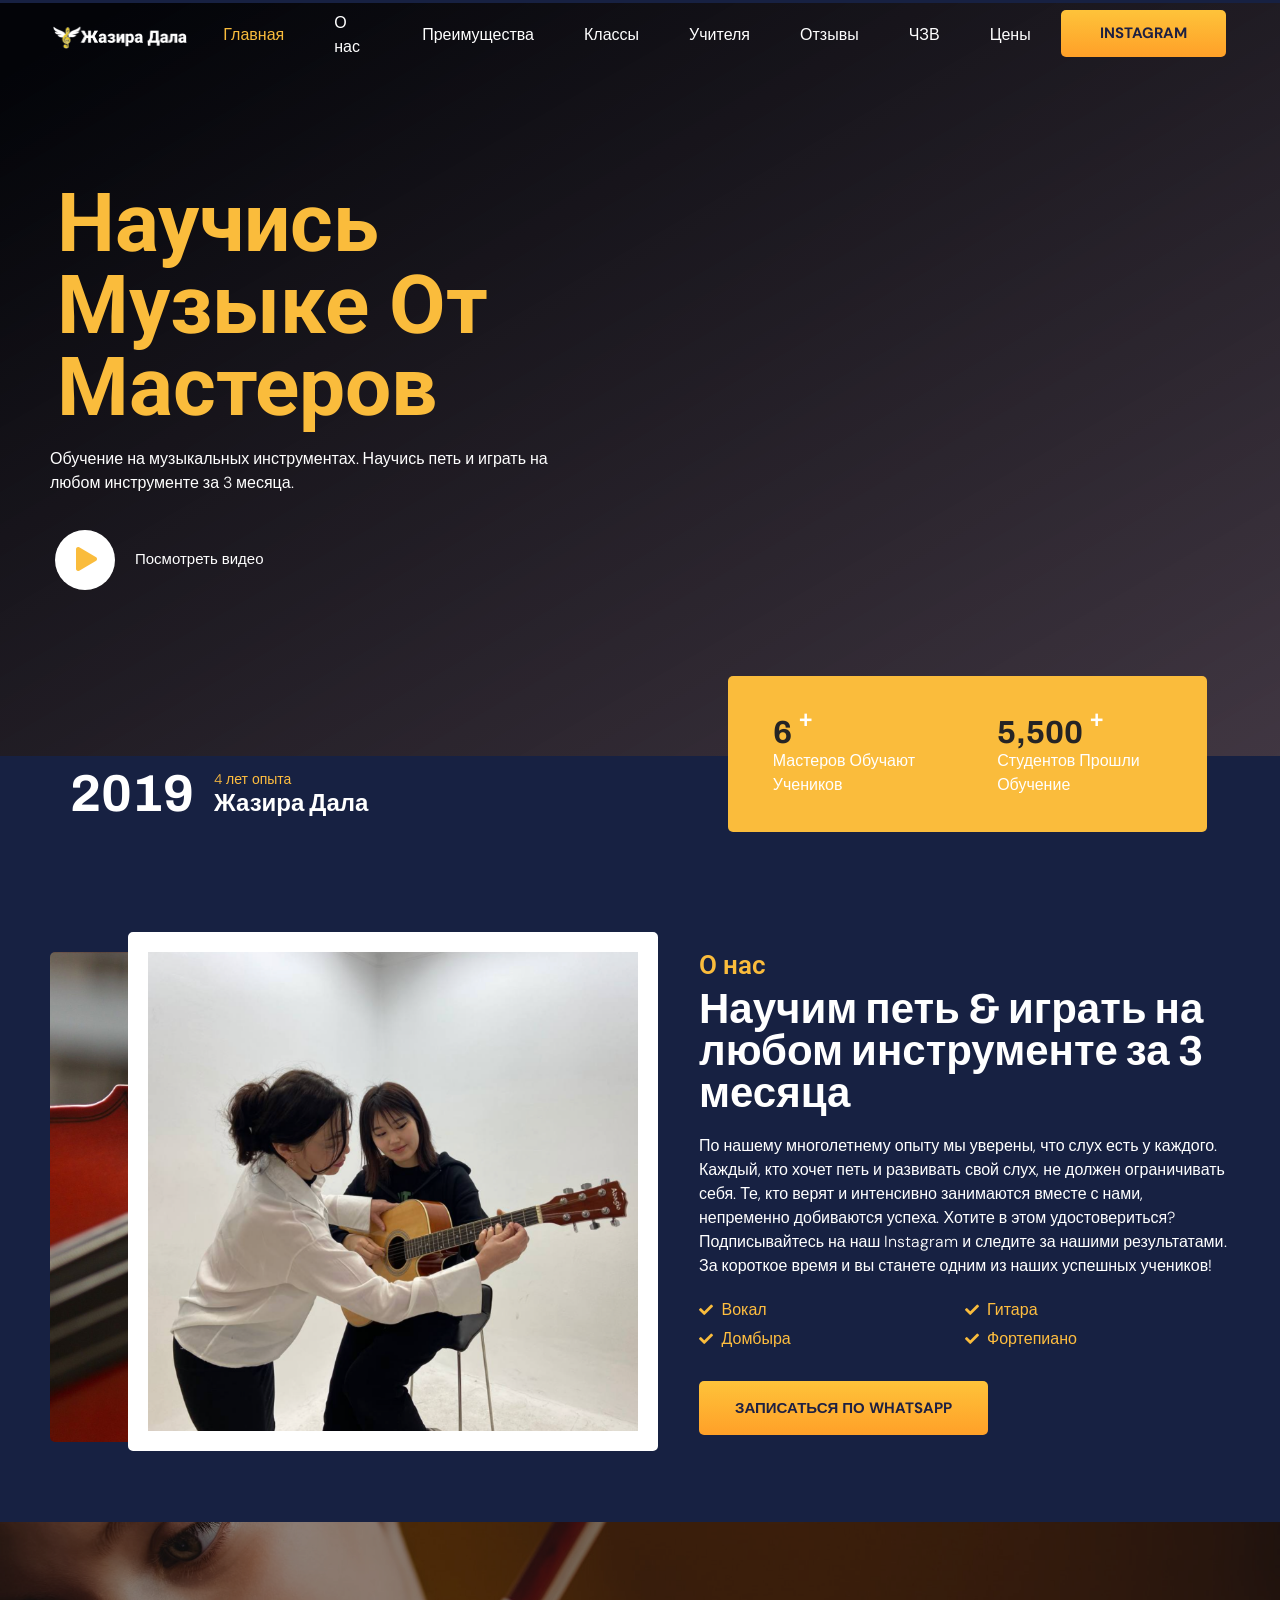
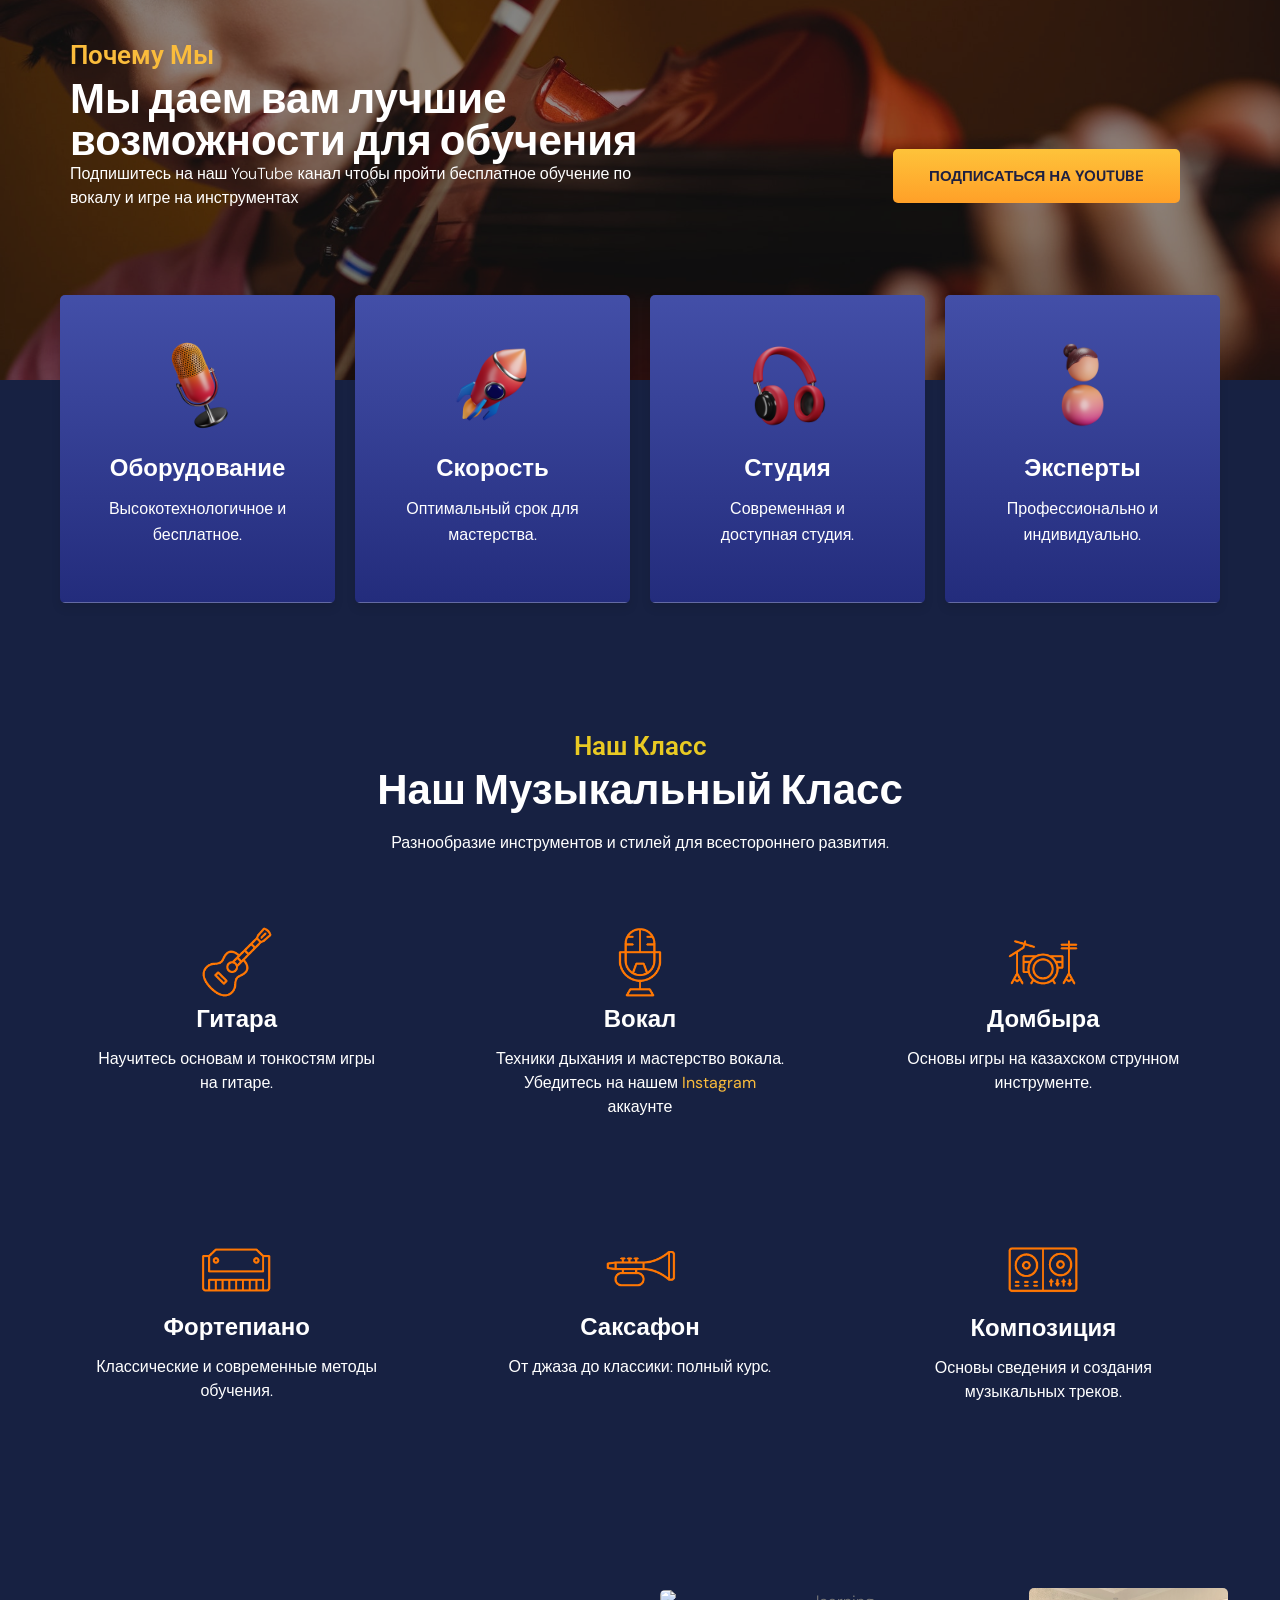
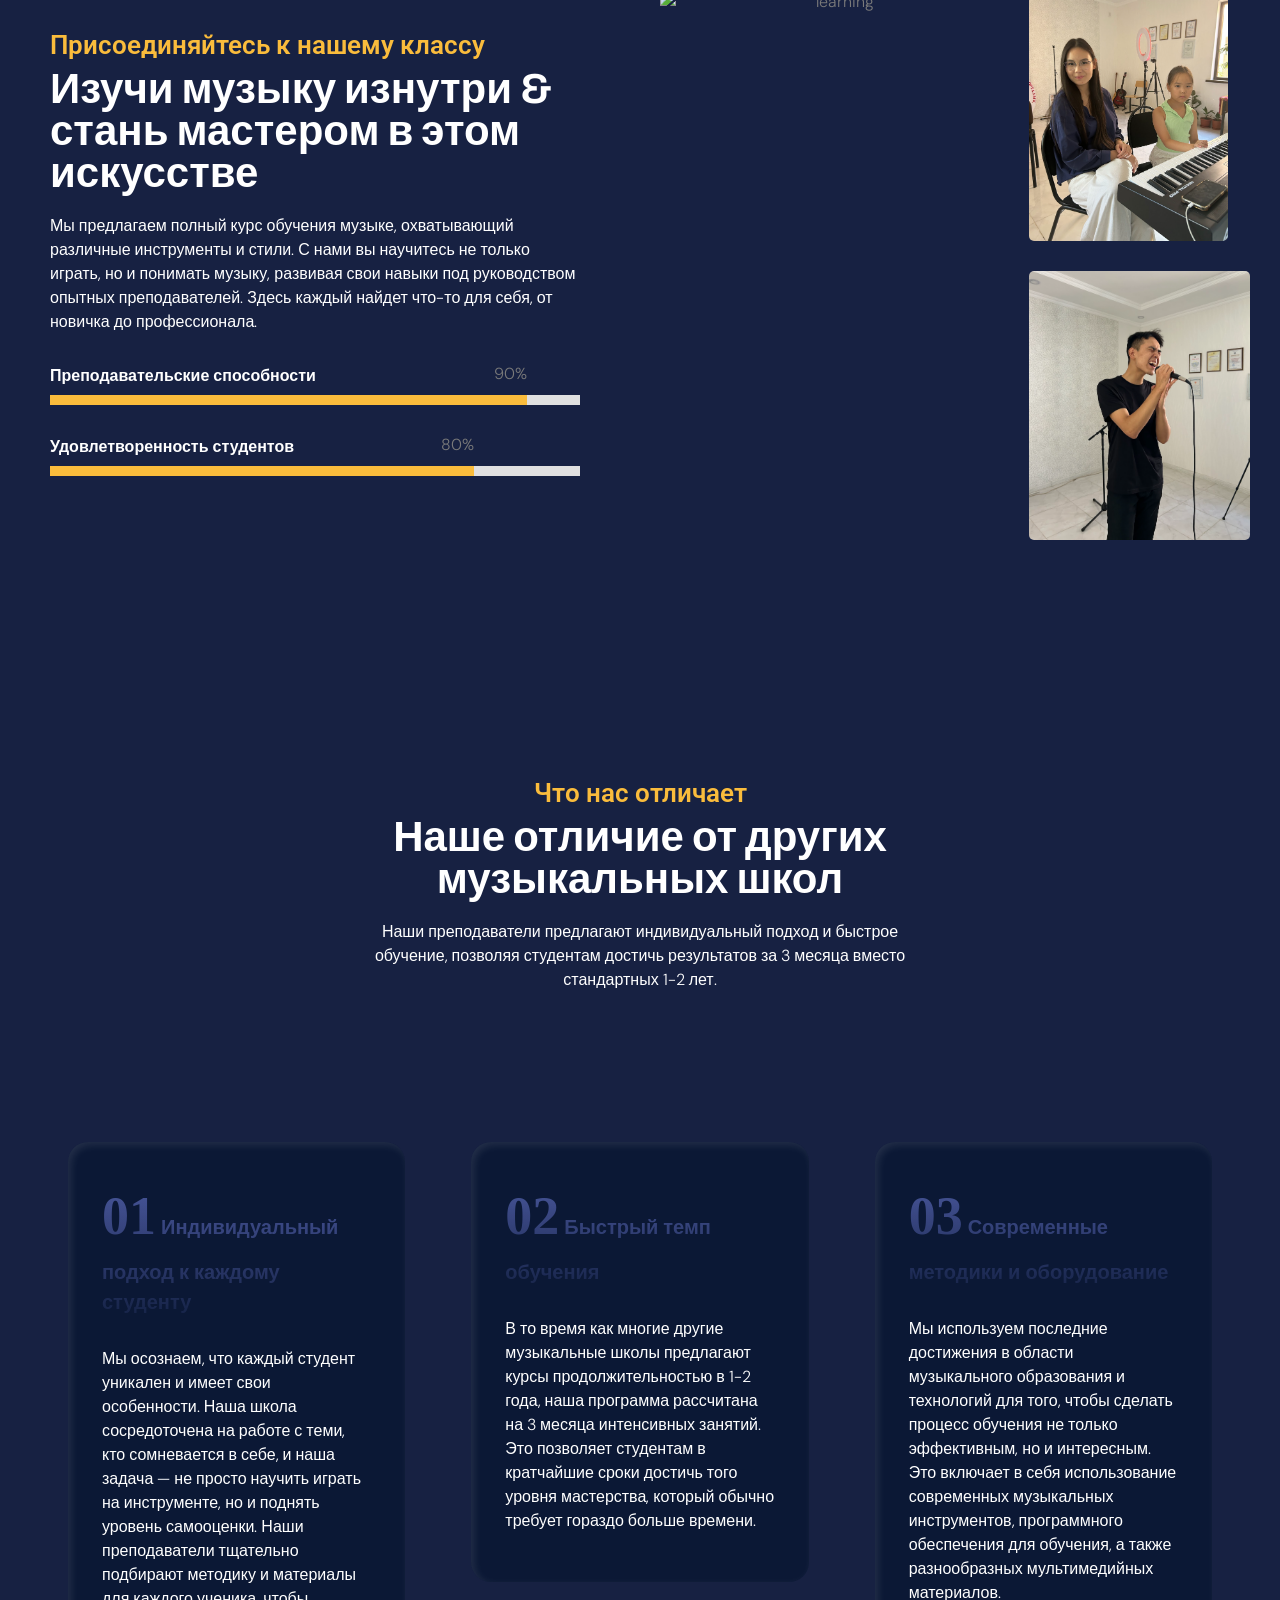
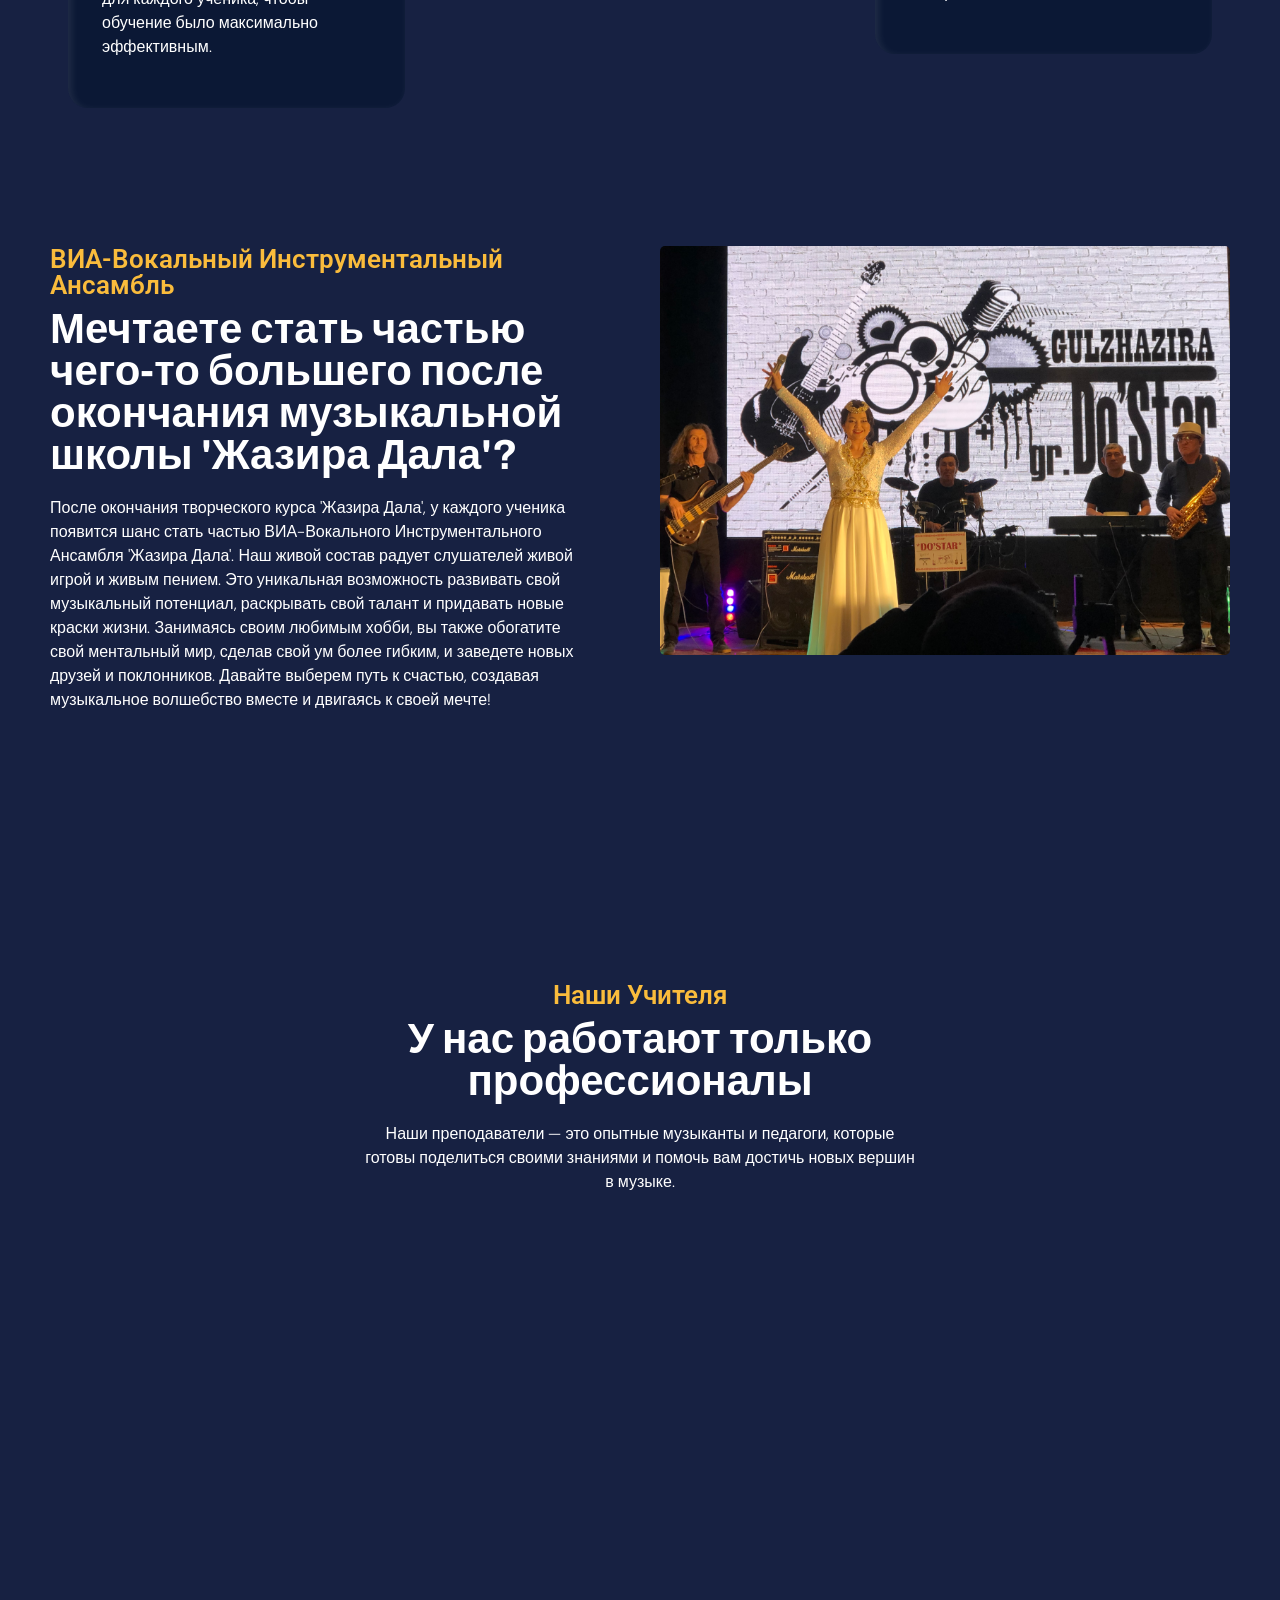
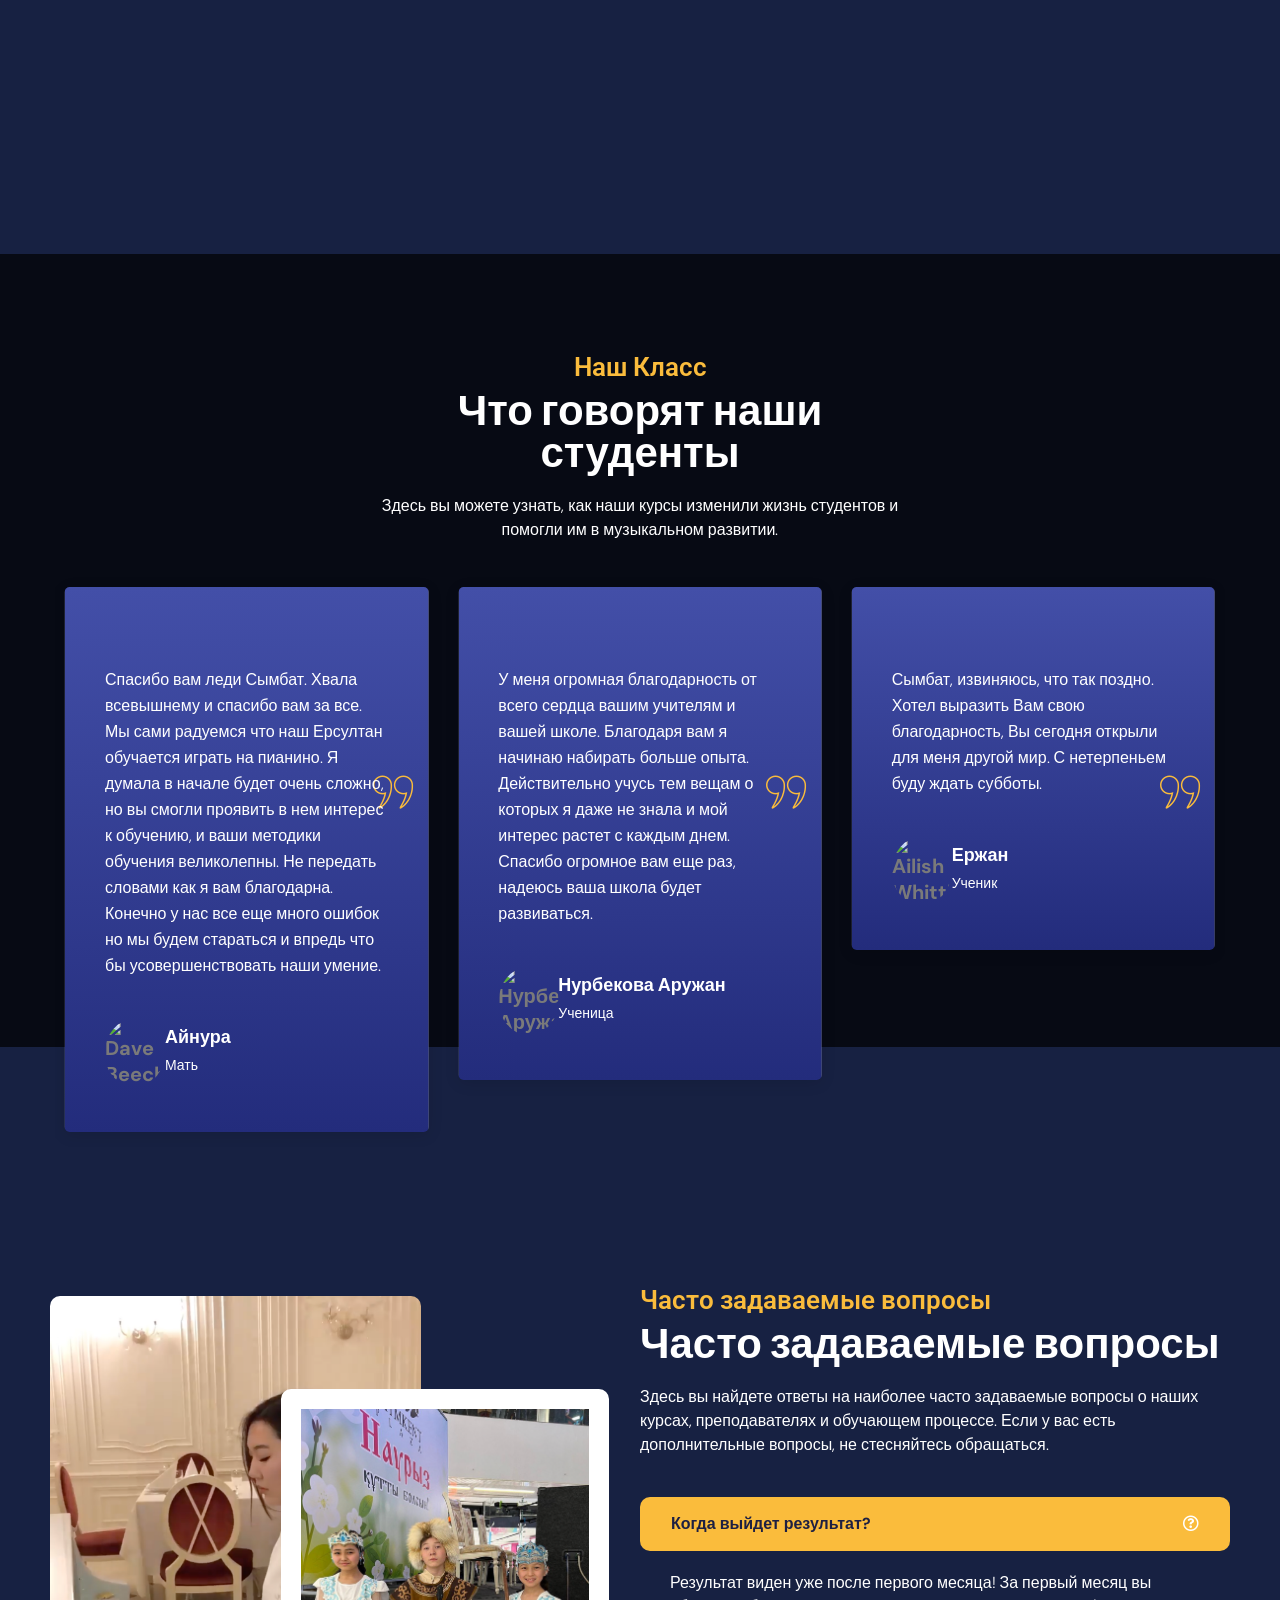
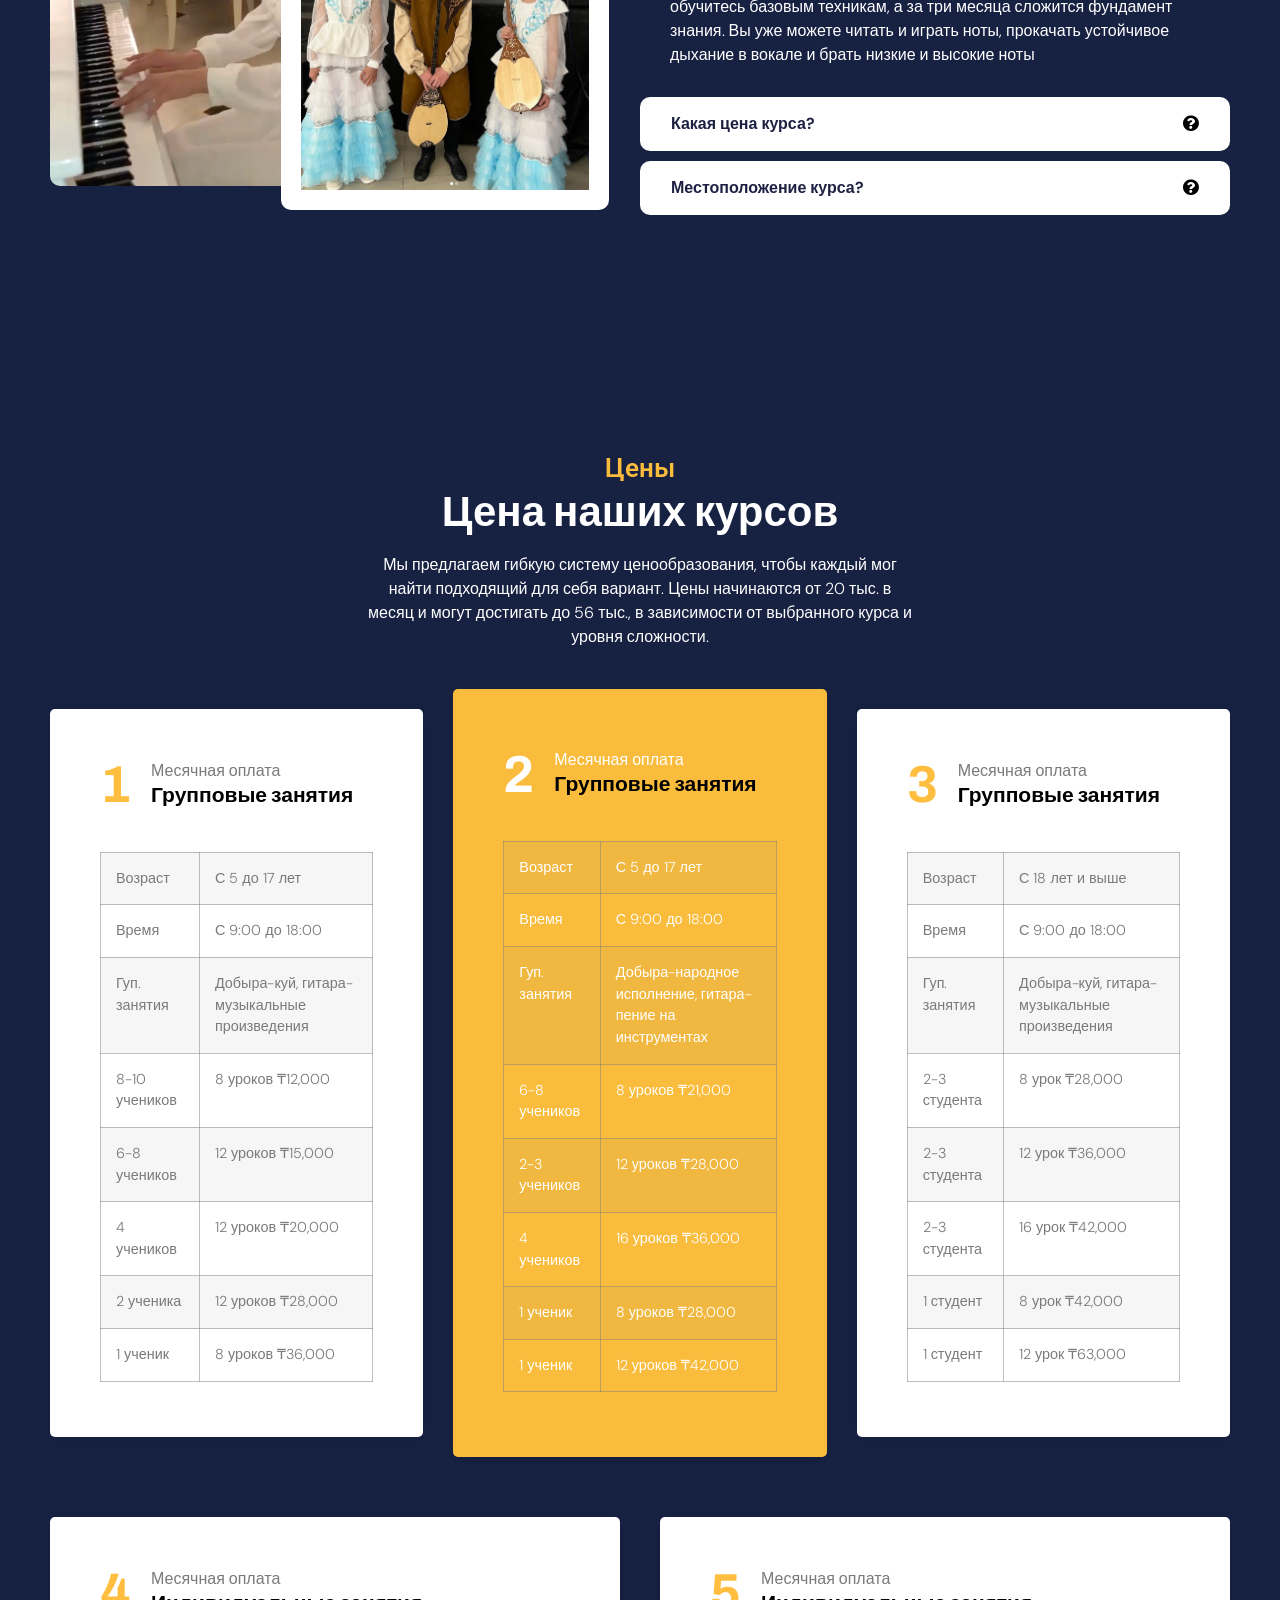
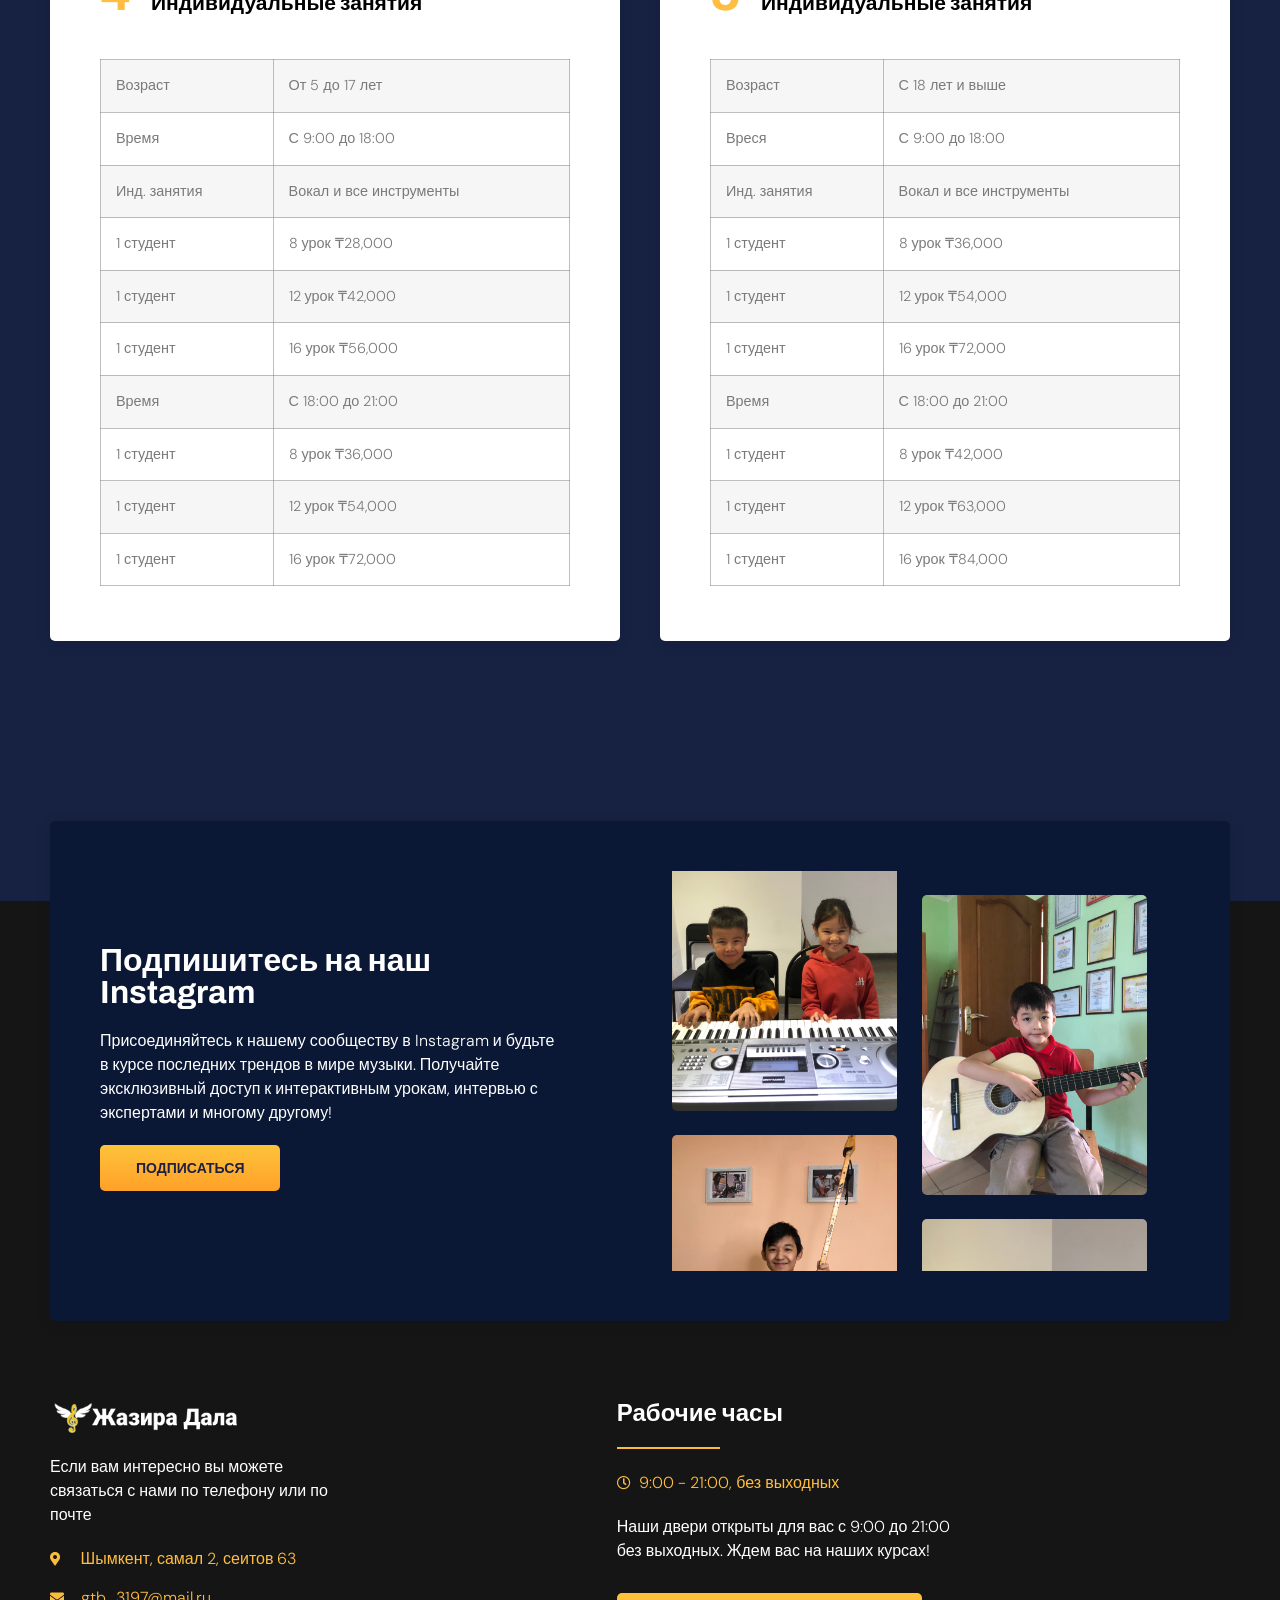
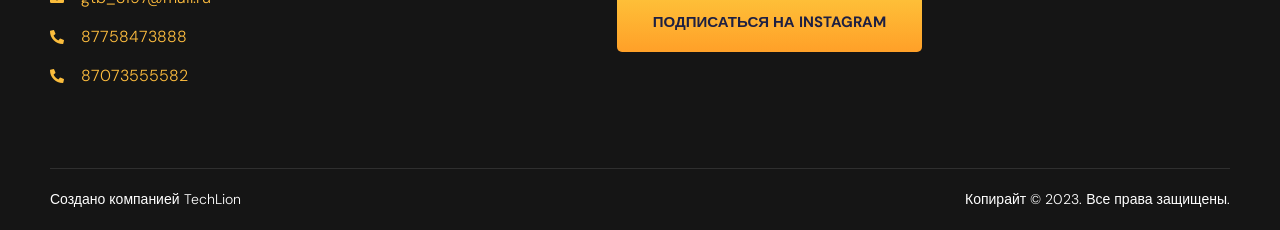
==== commit aea0b42d: "gg" ====
--- a/index.html
+++ b/index.html
@@ -4319,8 +4319,7 @@
                   data-id="80eacd6"
                   data-element_type="section"
                 >
-                <div class="swiper mySwiper">
-                  <div class="swiper-wrapper">
+                  <div class="elementor-container elementor-column-gap-no">
                     <div
                       class="elementor-column elementor-col-33 elementor-inner-column elementor-element elementor-element-62f3b4a animated-slow elementor-invisible"
                       data-id="62f3b4a"
@@ -4606,7 +4605,7 @@
                     </div>
                 
                   </div>
-                  </div>
+                 
                 </section>
                 <section
                   class="elementor-section elementor-inner-section elementor-element elementor-element-80eacd6 elementor-section-boxed elementor-section-height-default elementor-section-height-default"
@@ -4614,8 +4613,7 @@
                   data-element_type="section"
                 >
                   <div class="elementor-container elementor-column-gap-no">
-                    <div class="swiper mySwiper">
-                      <div class="swiper-wrapper">
+                    
                     <div
                       class="elementor-column elementor-col-100 elementor-inner-column elementor-element elementor-element-62f3b4a animated-slow elementor-invisible"
                       data-id="62f3b4a"
@@ -4821,10 +4819,9 @@
                         </div>
                       </div>
                     </div>
-                  </div>
-                </div>
+              
         </div>
-                </div>
+     
                 </section>
                 
               </div>
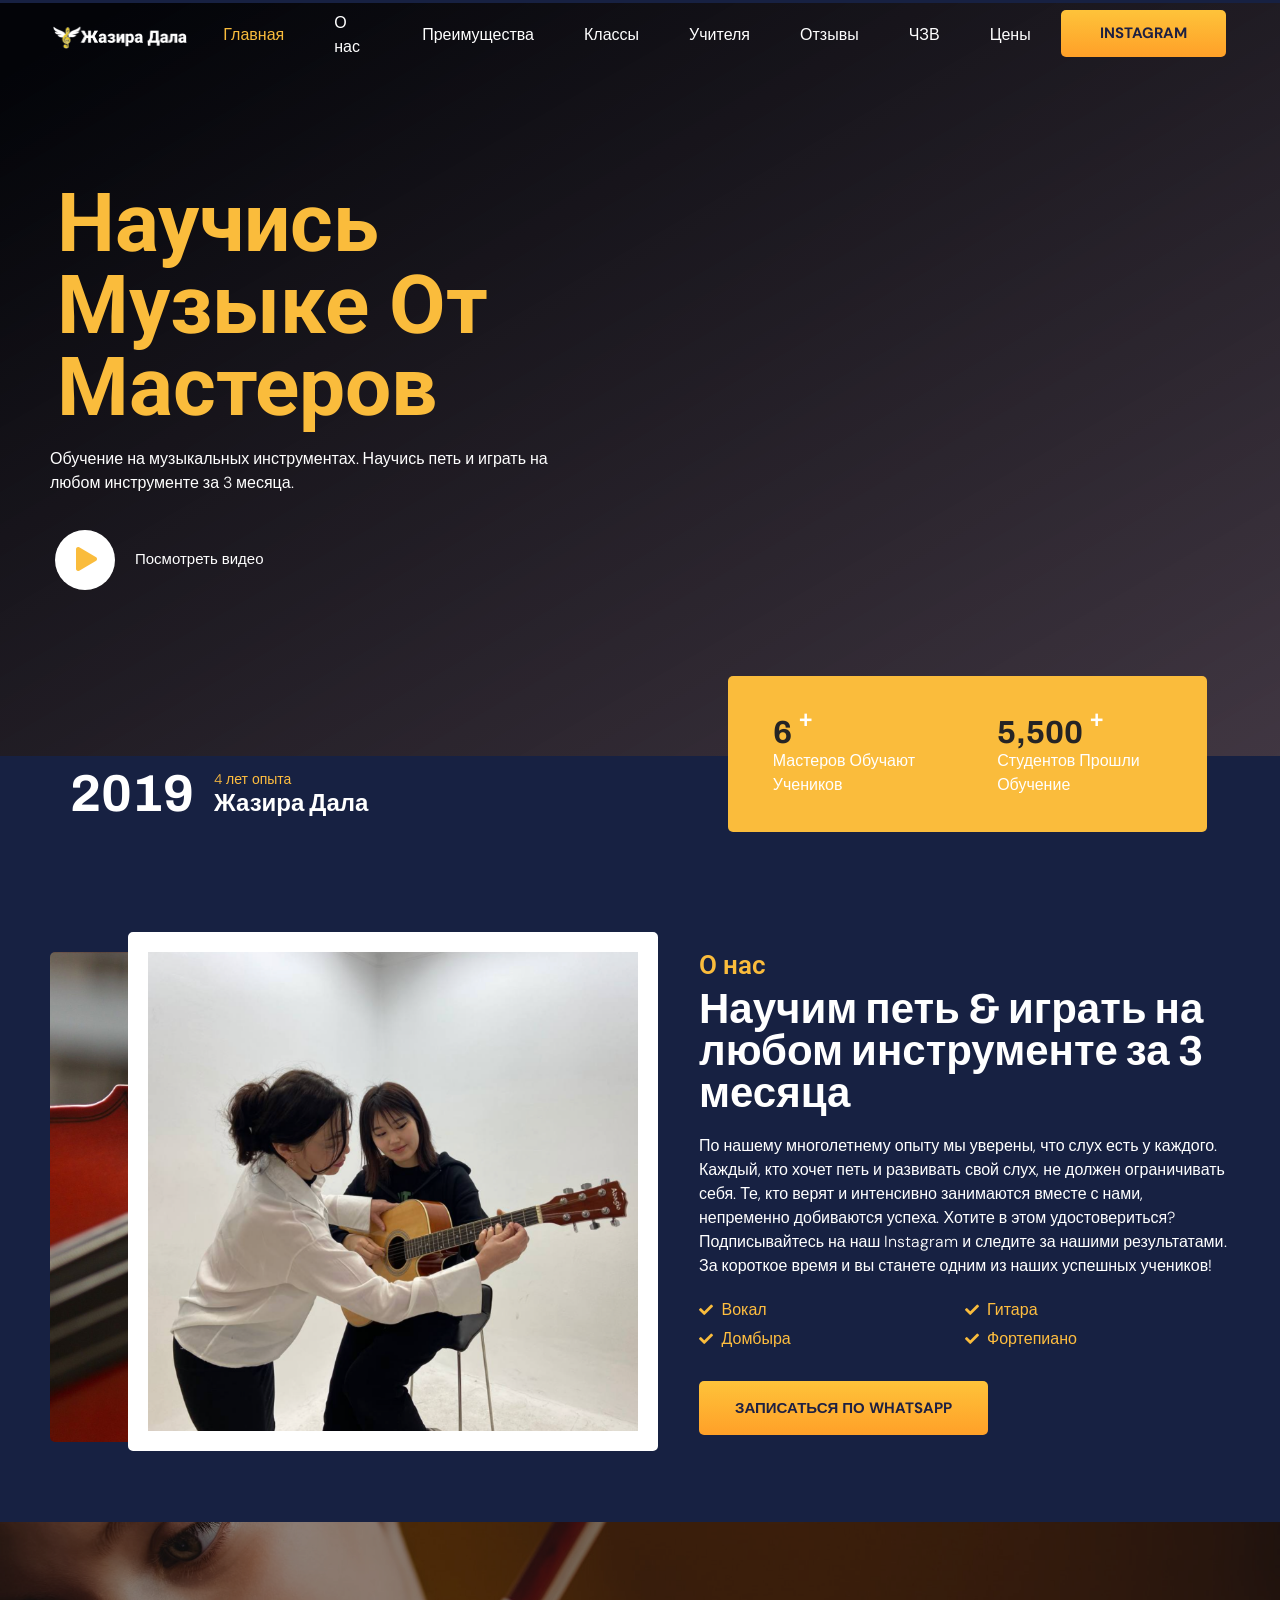
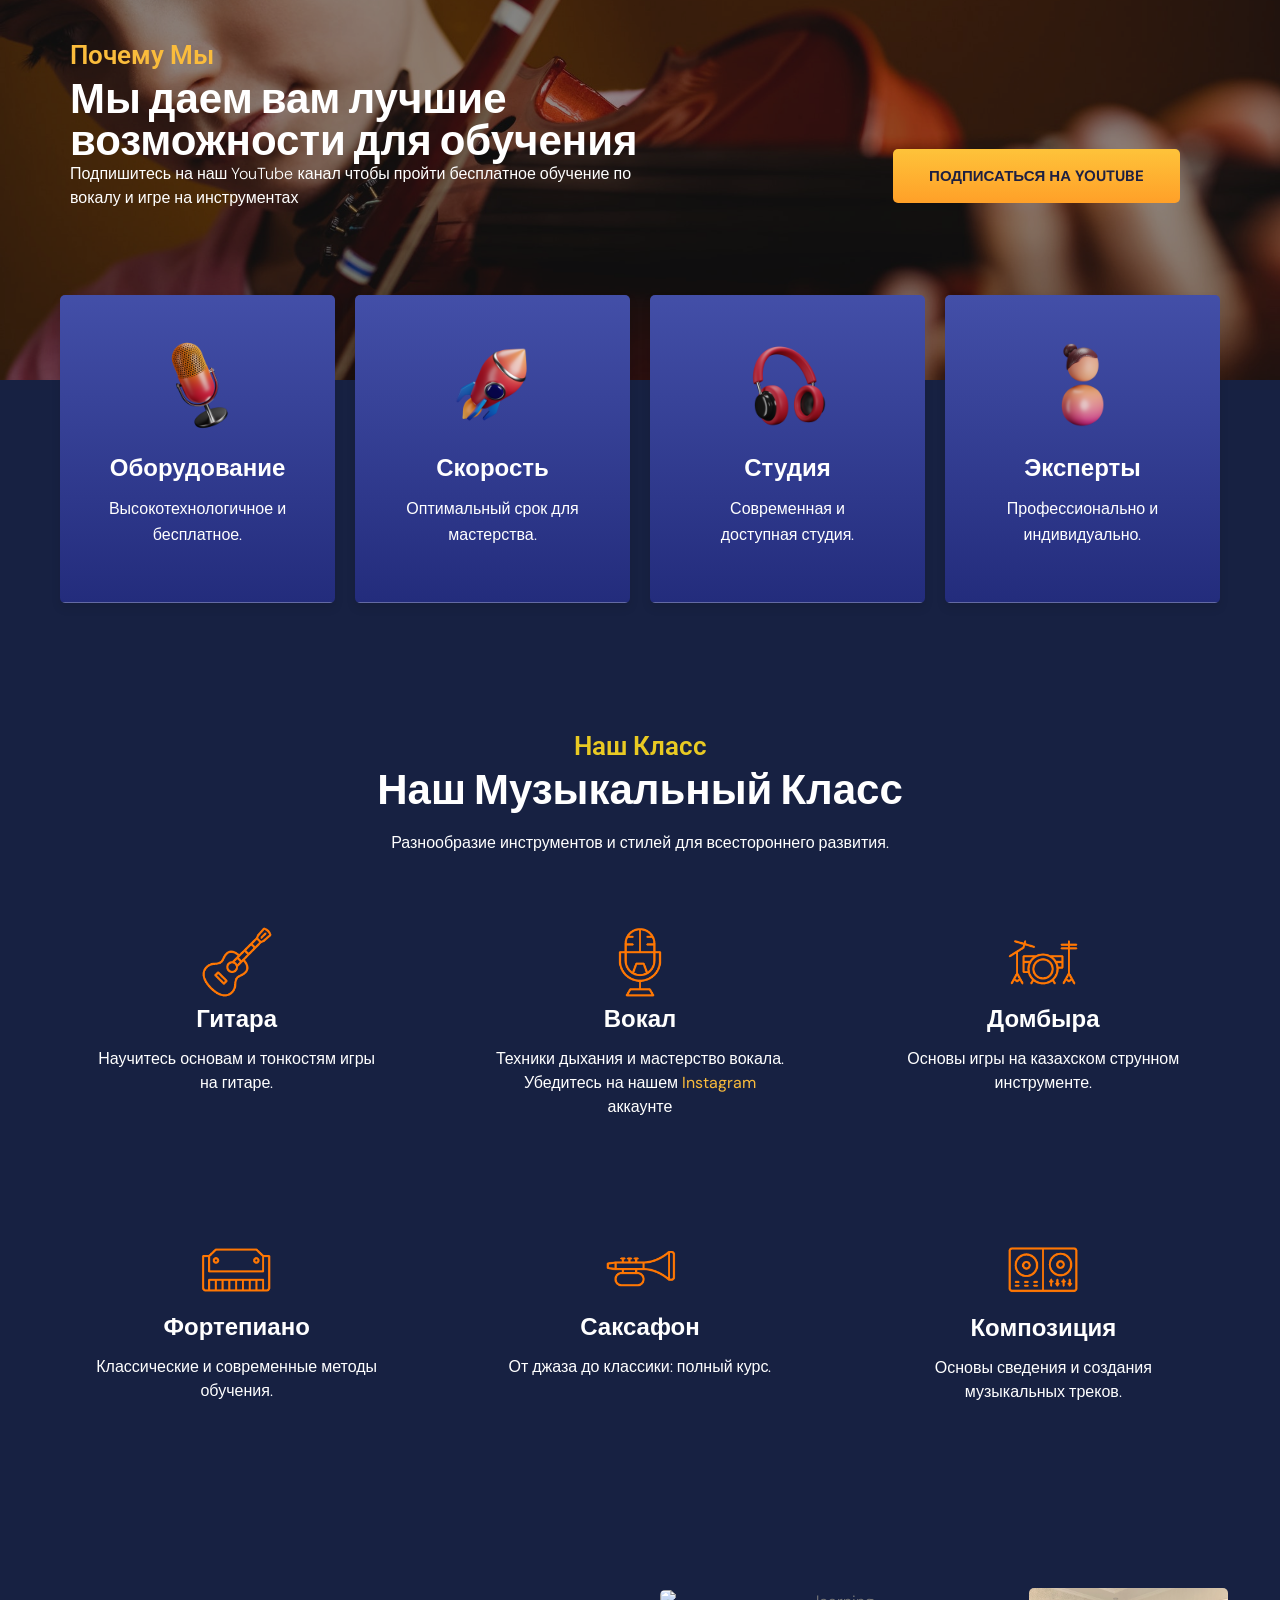
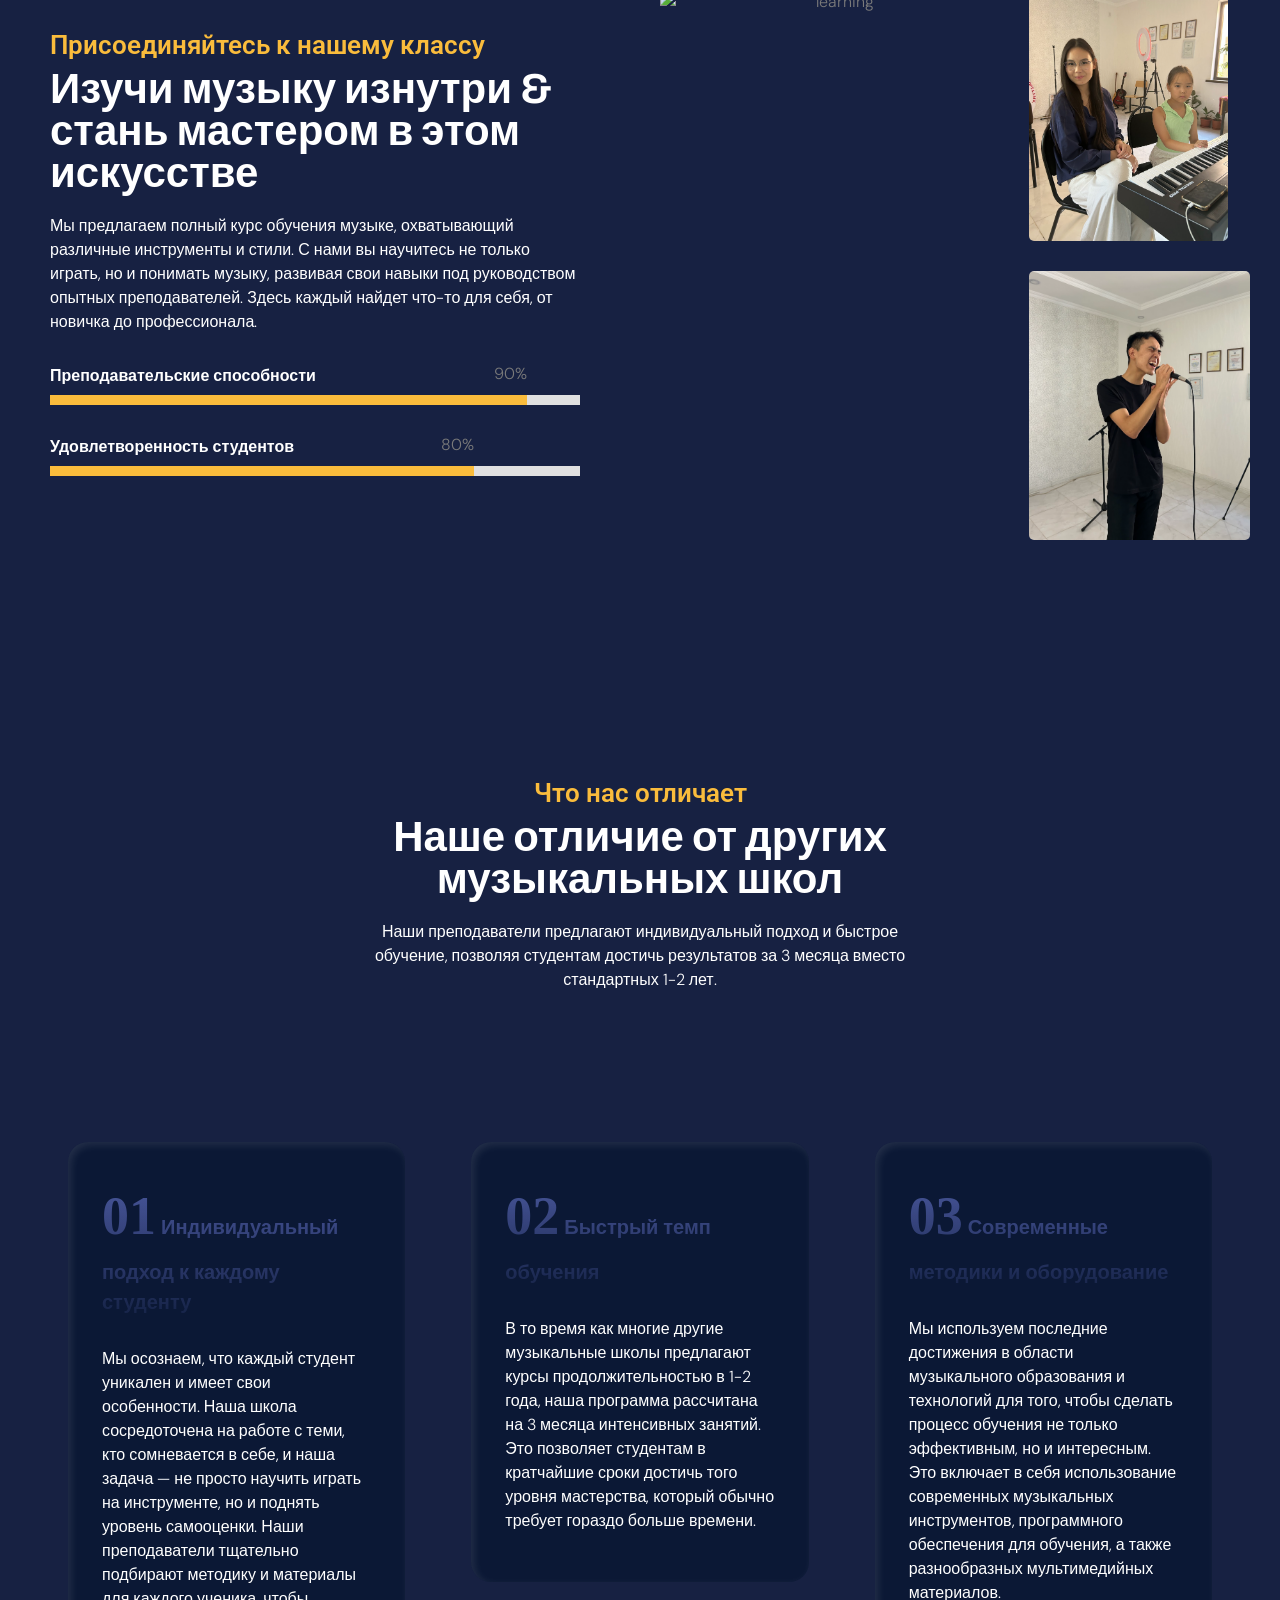
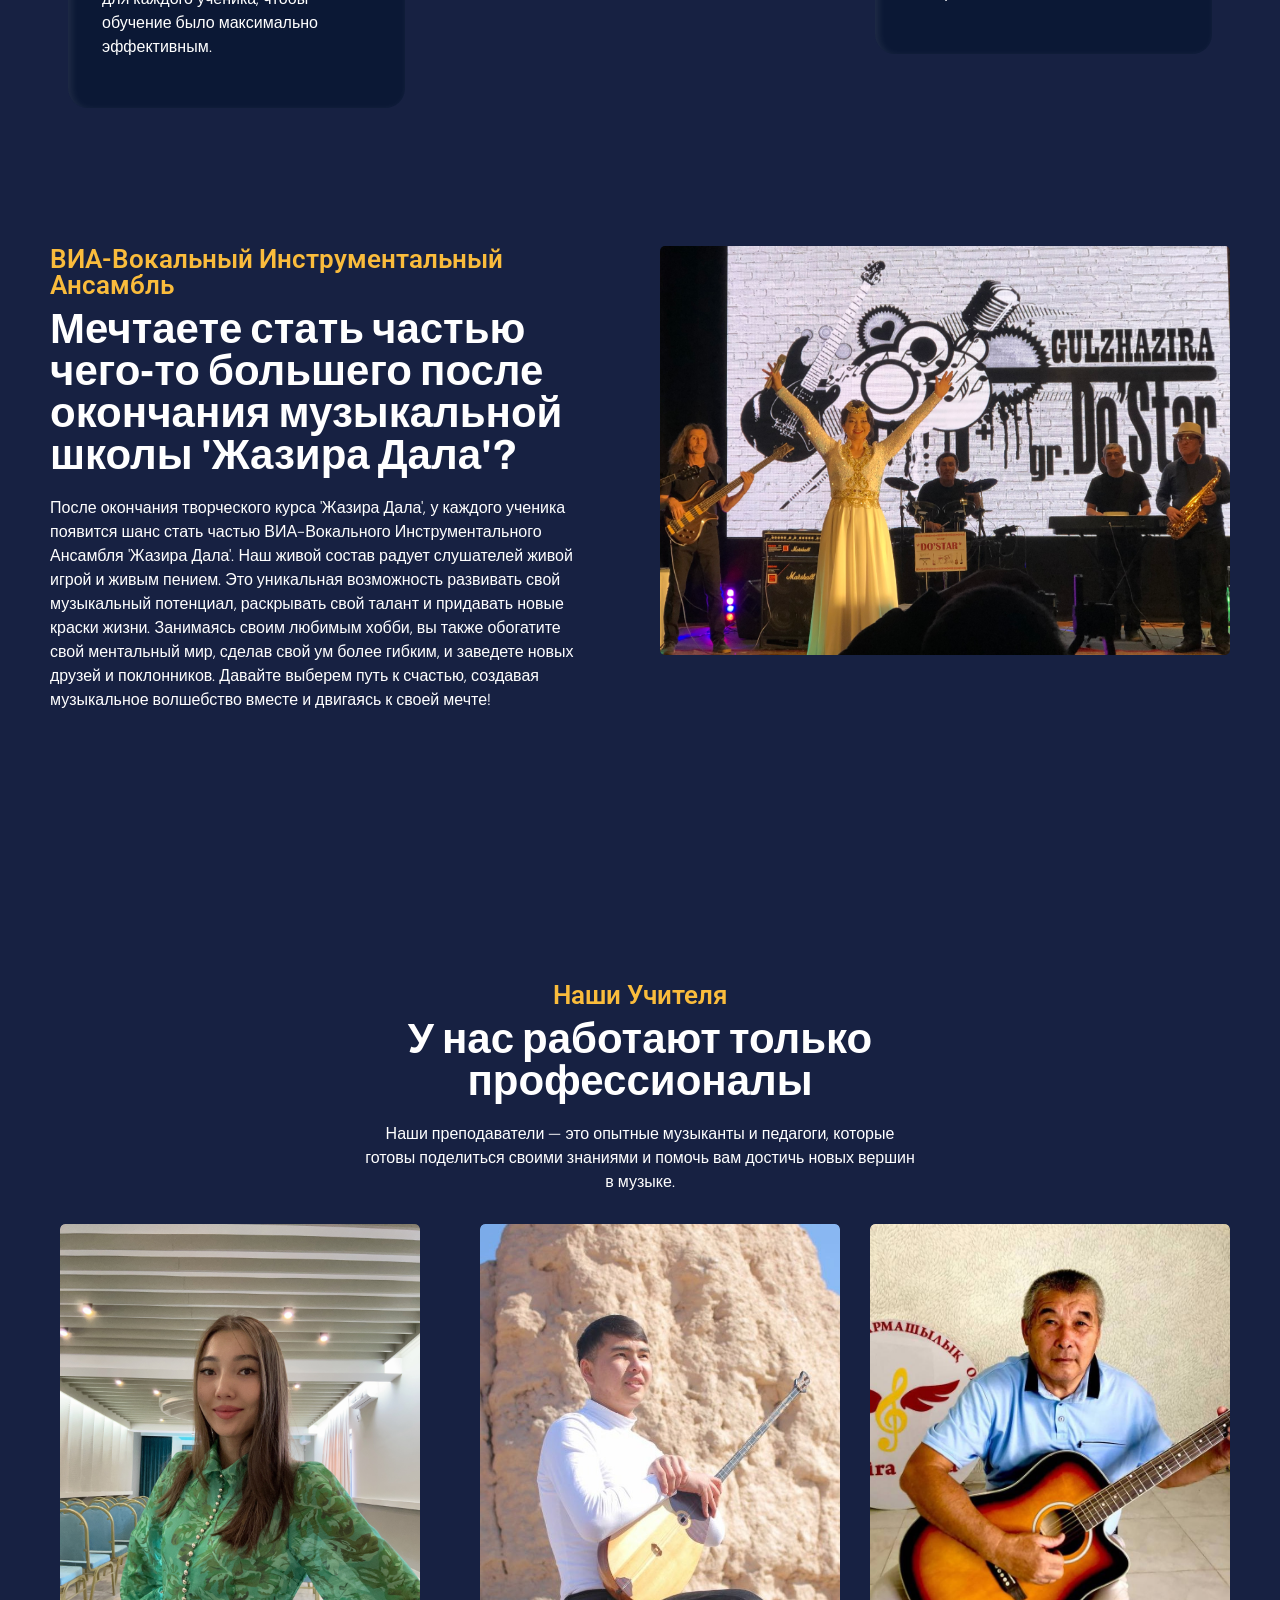
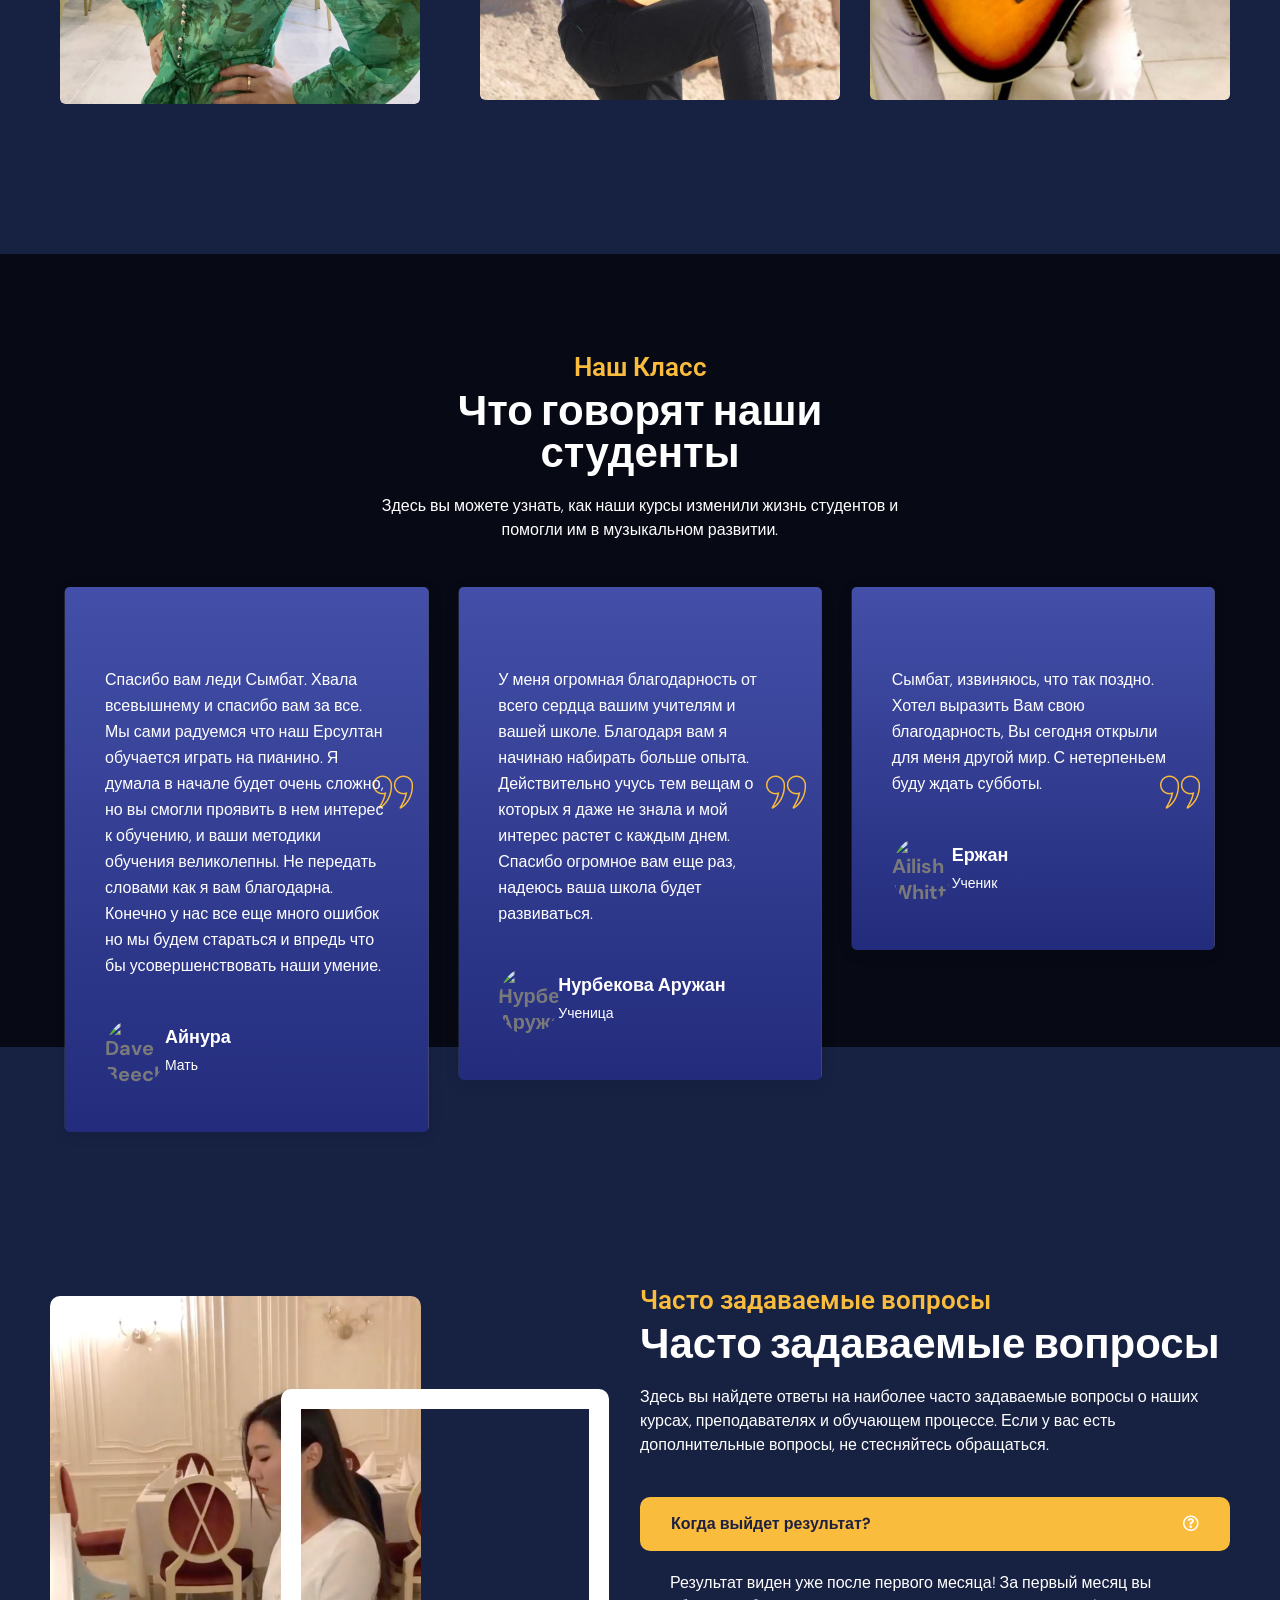
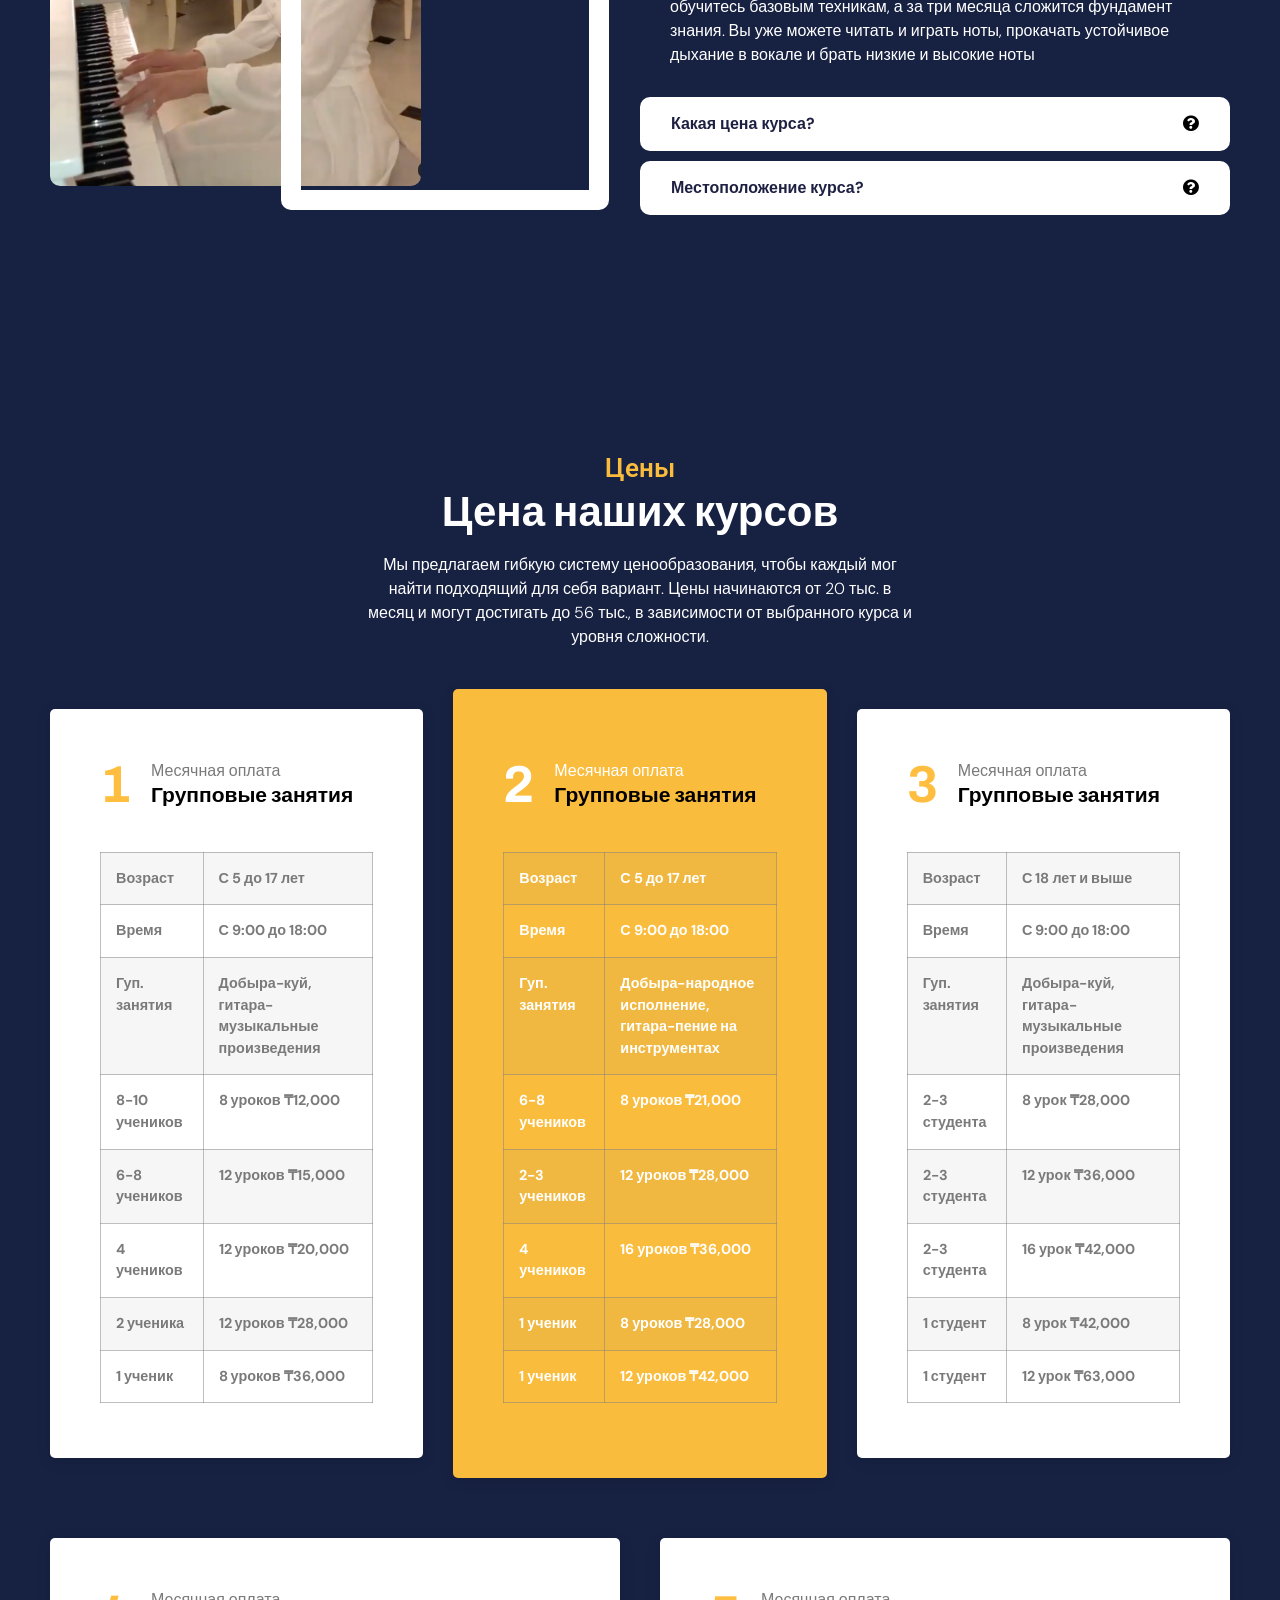
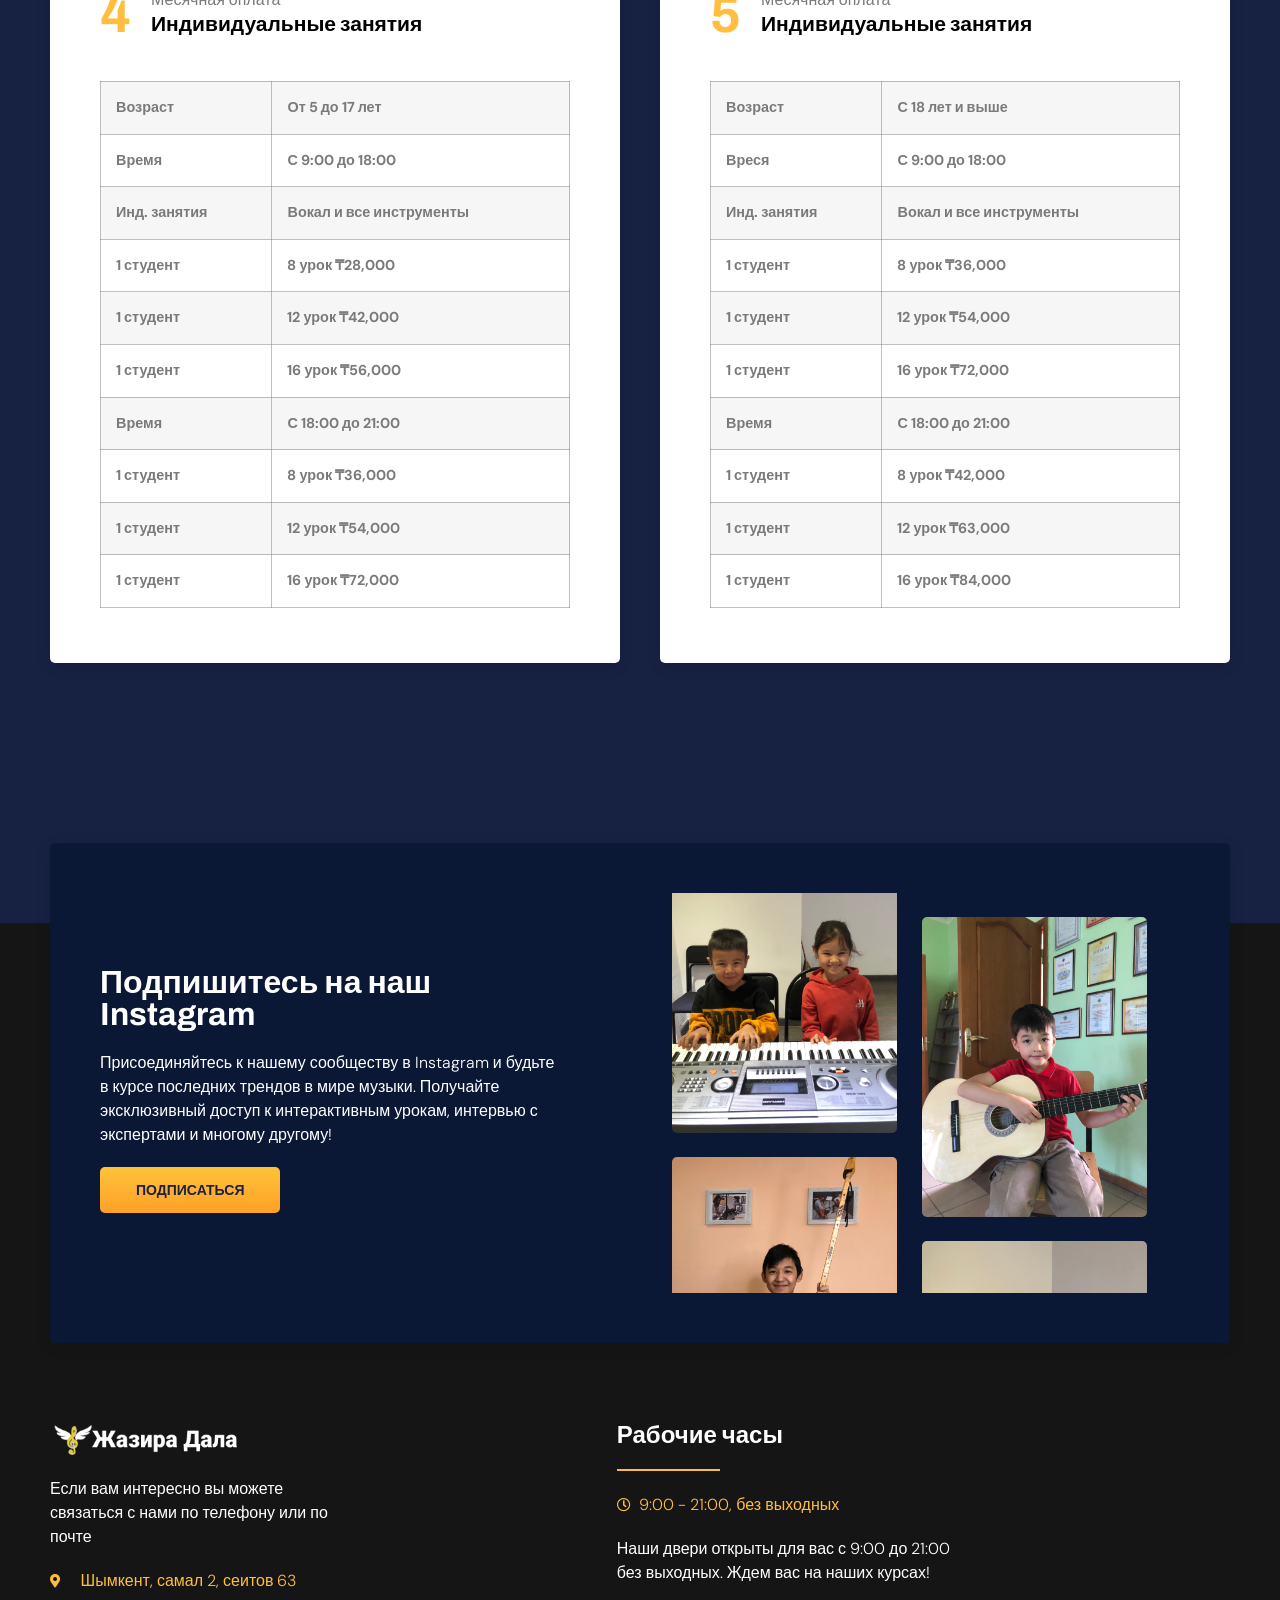
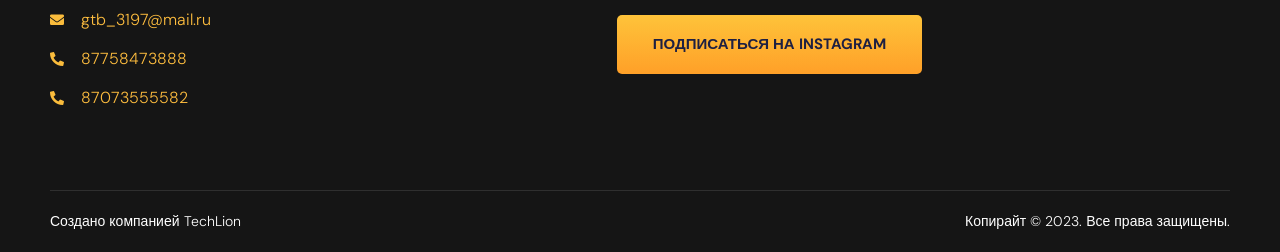
==== commit 2085ac46: "hh" ====
--- a/index.html
+++ b/index.html
@@ -4373,7 +4373,7 @@
                           data-widget_type="icon-list.default"
                         >
                           <div class="elementor-widget-container">
-                            <table border="1">
+                            <table border="1" style="font-weight: bold;">
 
                               <!-- Traditional Music -->
                               <tr>
@@ -4468,7 +4468,7 @@
                           data-widget_type="icon-list.default"
                         >
                           <div class="elementor-widget-container">
-                            <table border="1" style="color: white;">
+                            <table border="1" style="color: white; font-weight: bold;">
 
                               <!-- Traditional Music -->
                               <tr>
@@ -4562,7 +4562,7 @@
                           data-widget_type="icon-list.default"
                         >
                           <div class="elementor-widget-container">
-                            <table border="1">
+                            <table border="1" style="font-weight: bold;">
 
                               <!-- Traditional Music -->
                               <tr>
@@ -4667,7 +4667,7 @@
                           data-widget_type="icon-list.default"
                         >
                           <div class="elementor-widget-container">
-                            <table border="1">
+                            <table border="1" style="font-weight: bold;">
 
                               <!-- Traditional Music -->
                               <tr>
@@ -4770,7 +4770,7 @@
                           data-widget_type="icon-list.default"
                         >
                         <div class="elementor-widget-container">
-                          <table border="1">
+                          <table border="1" style="font-weight: bold;">
 
                             <!-- Traditional Music -->
                             <tr>
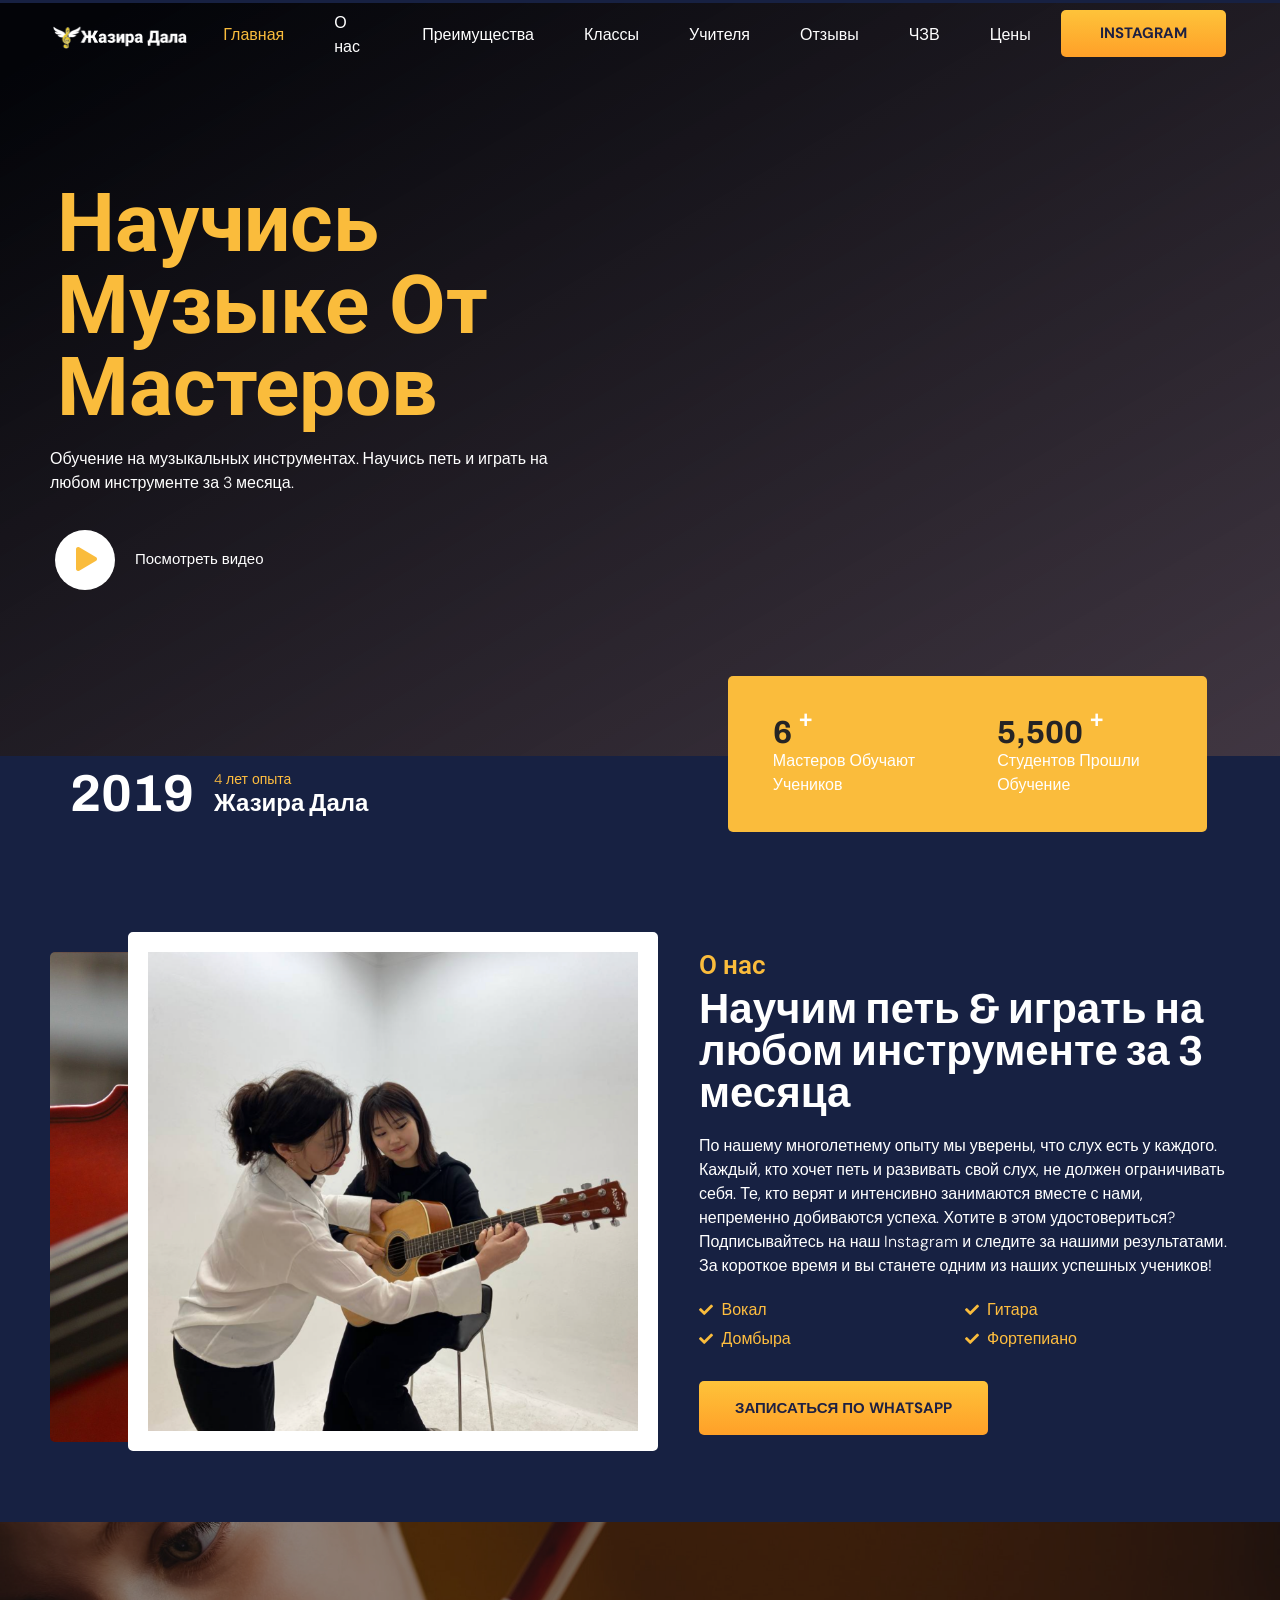
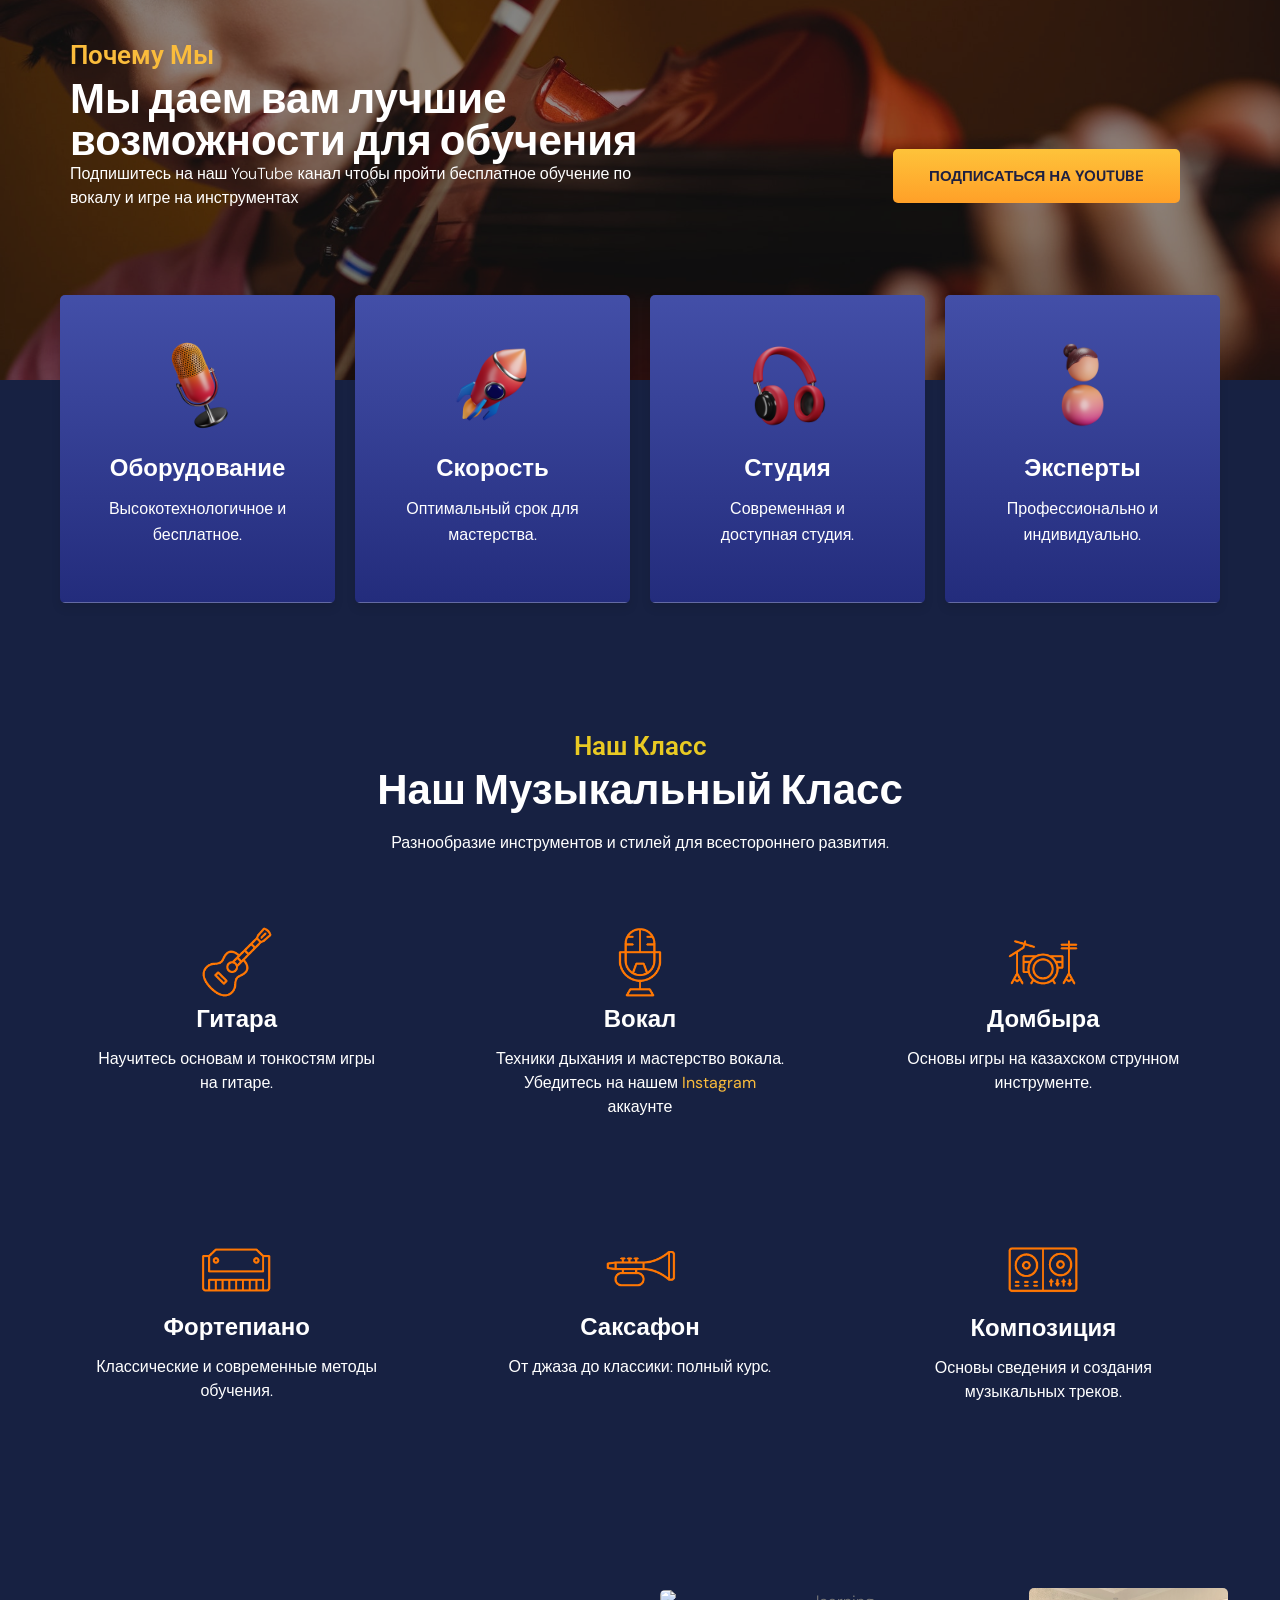
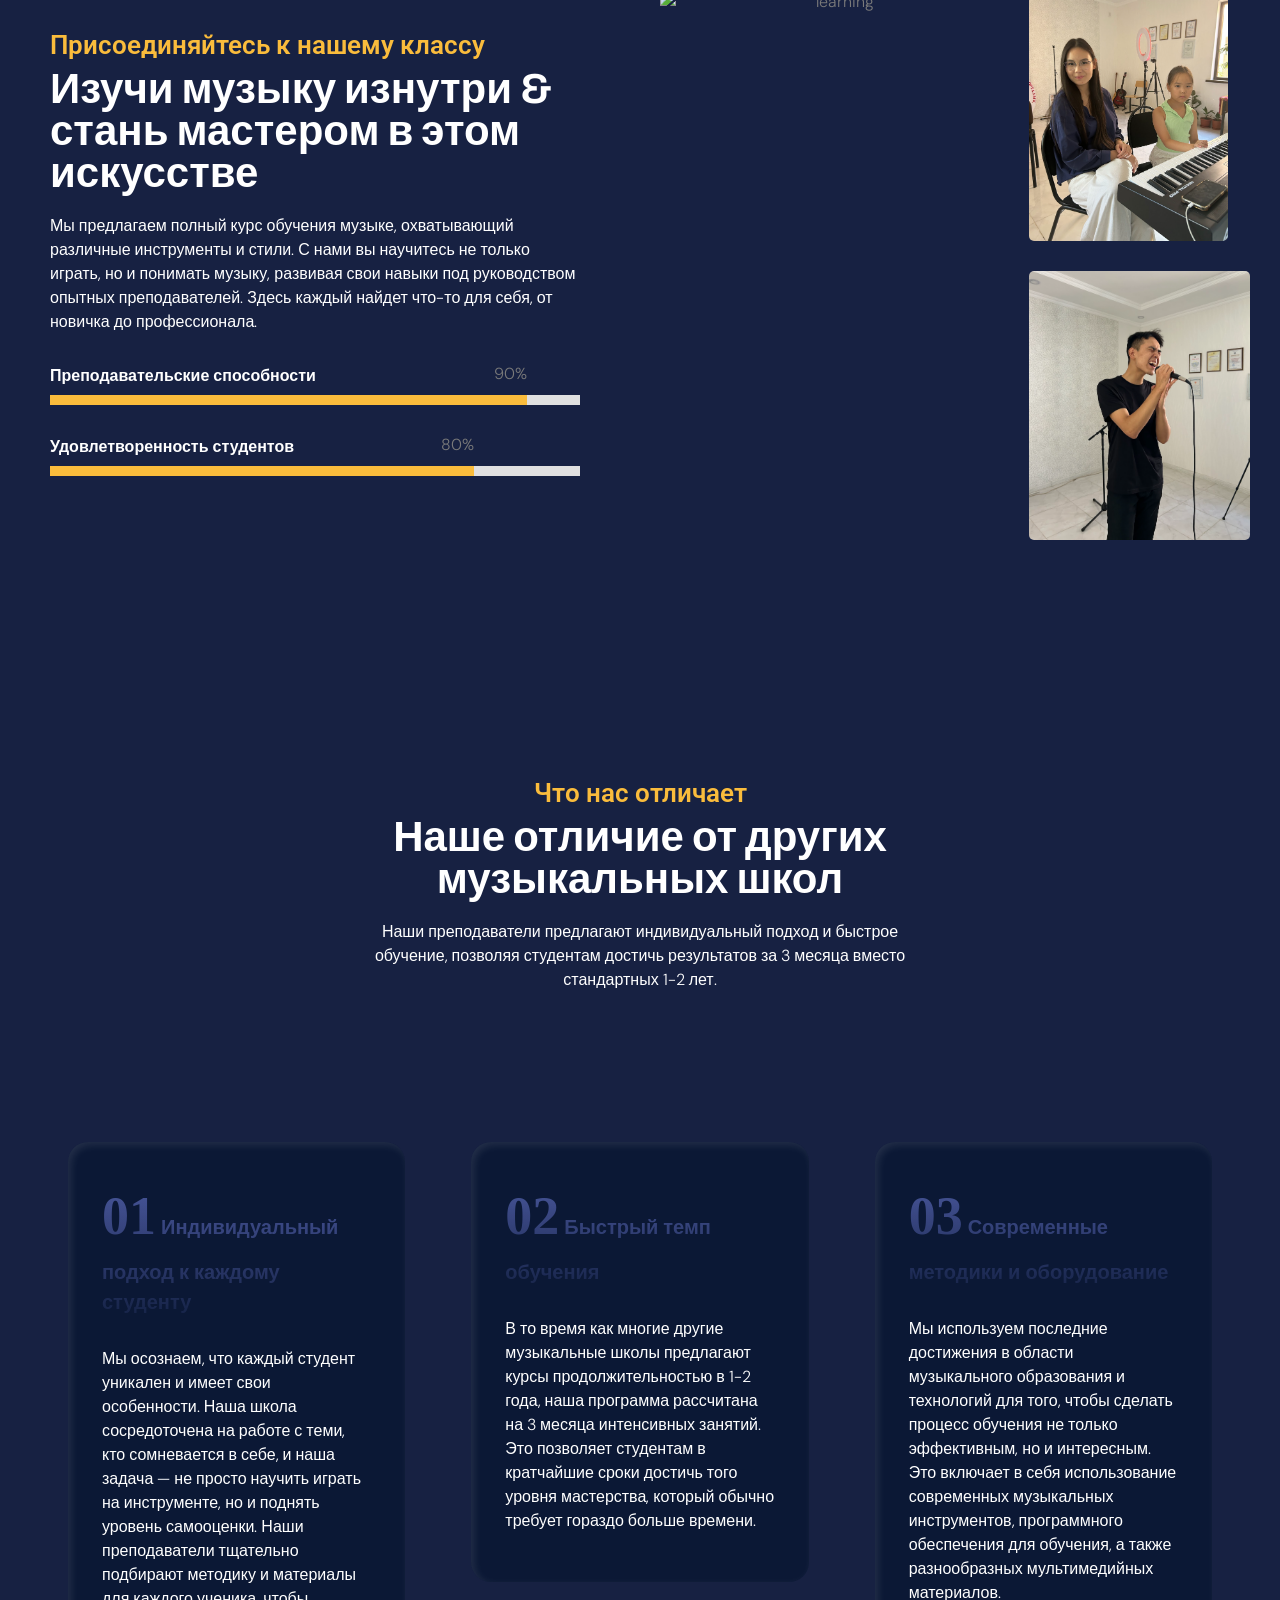
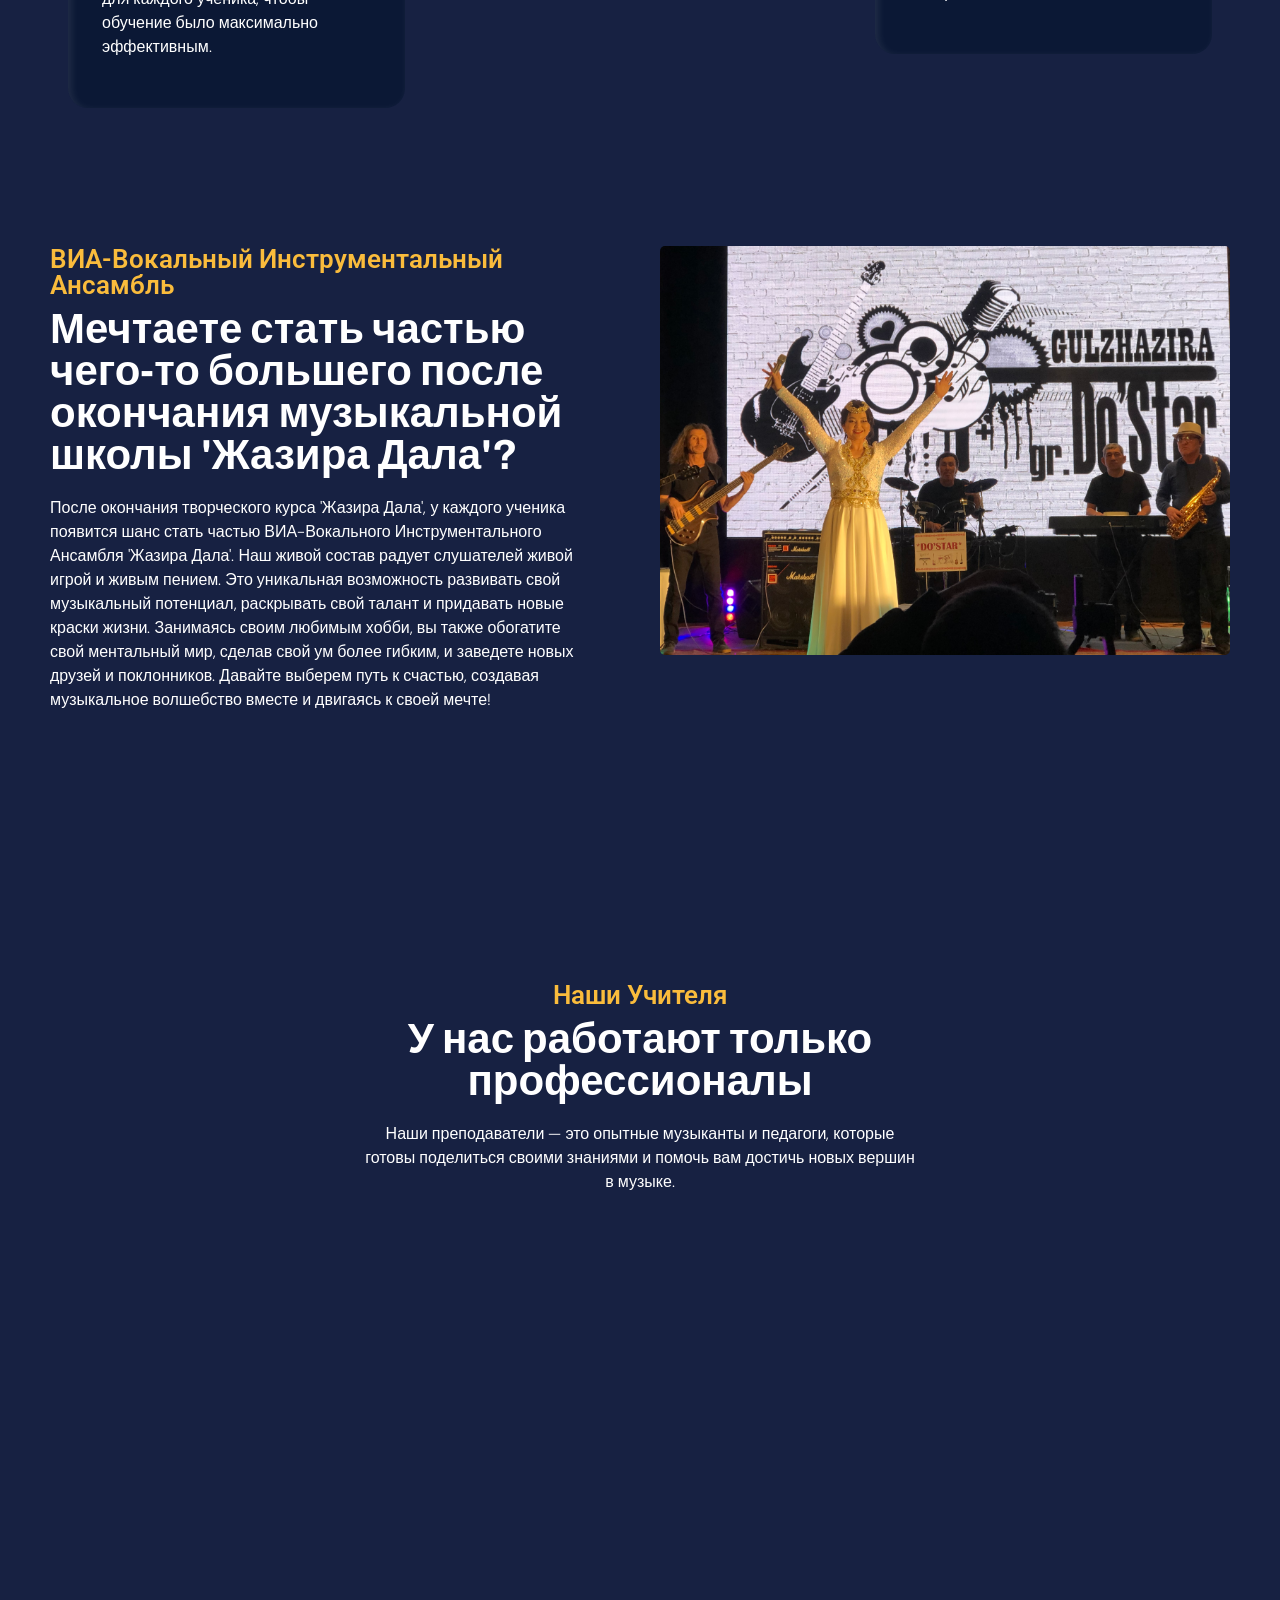
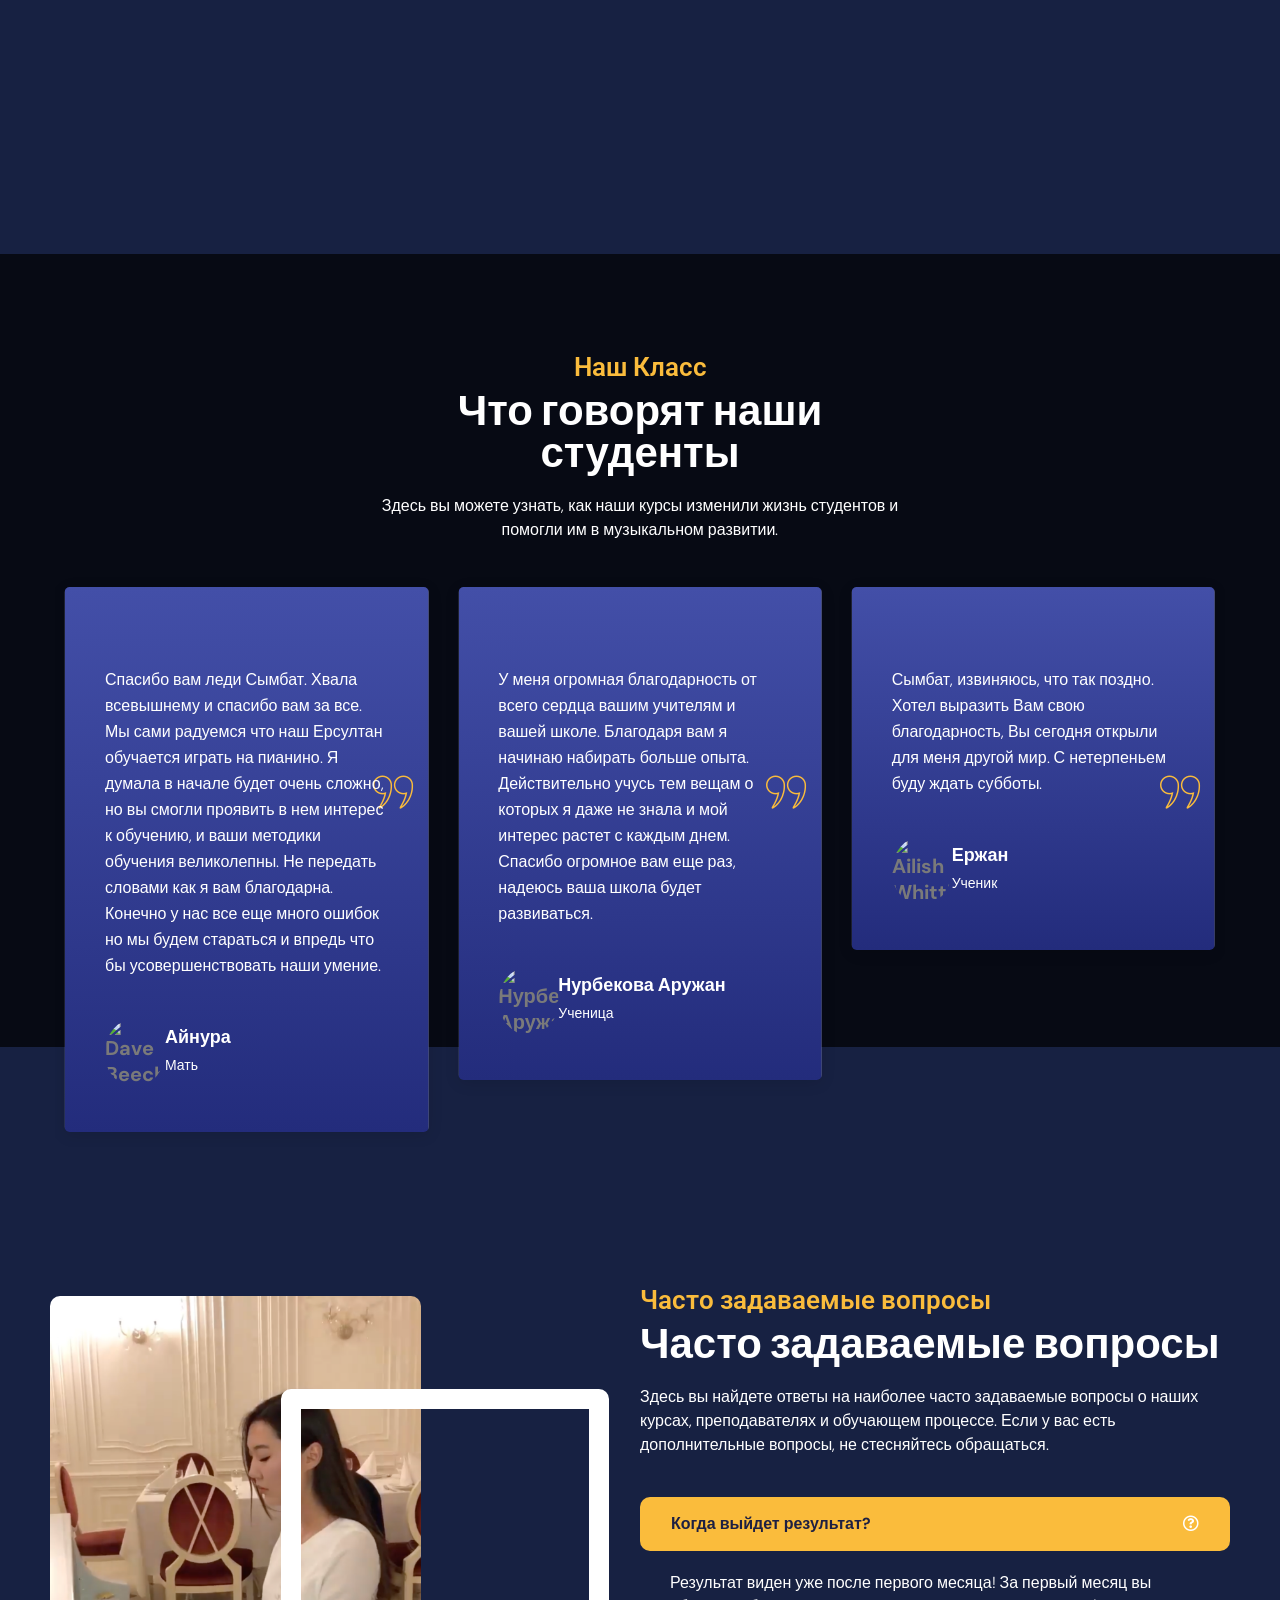
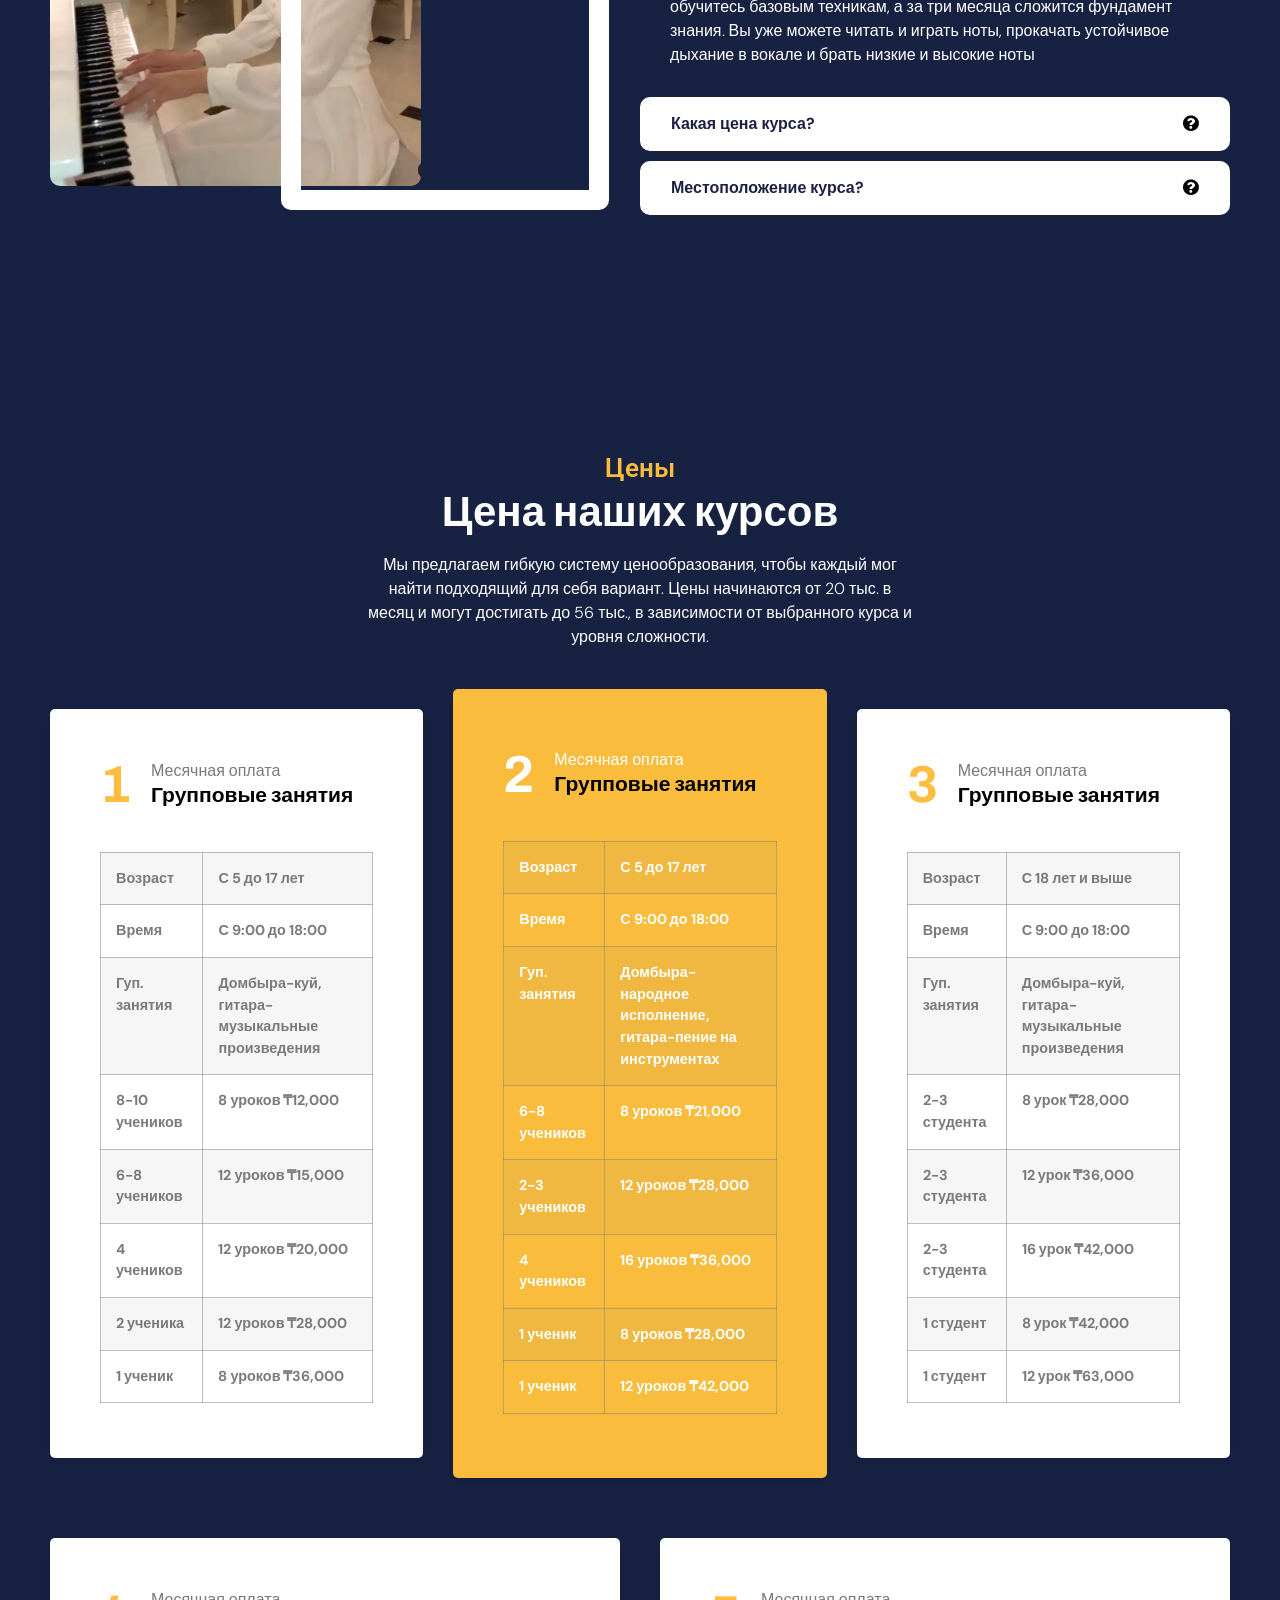
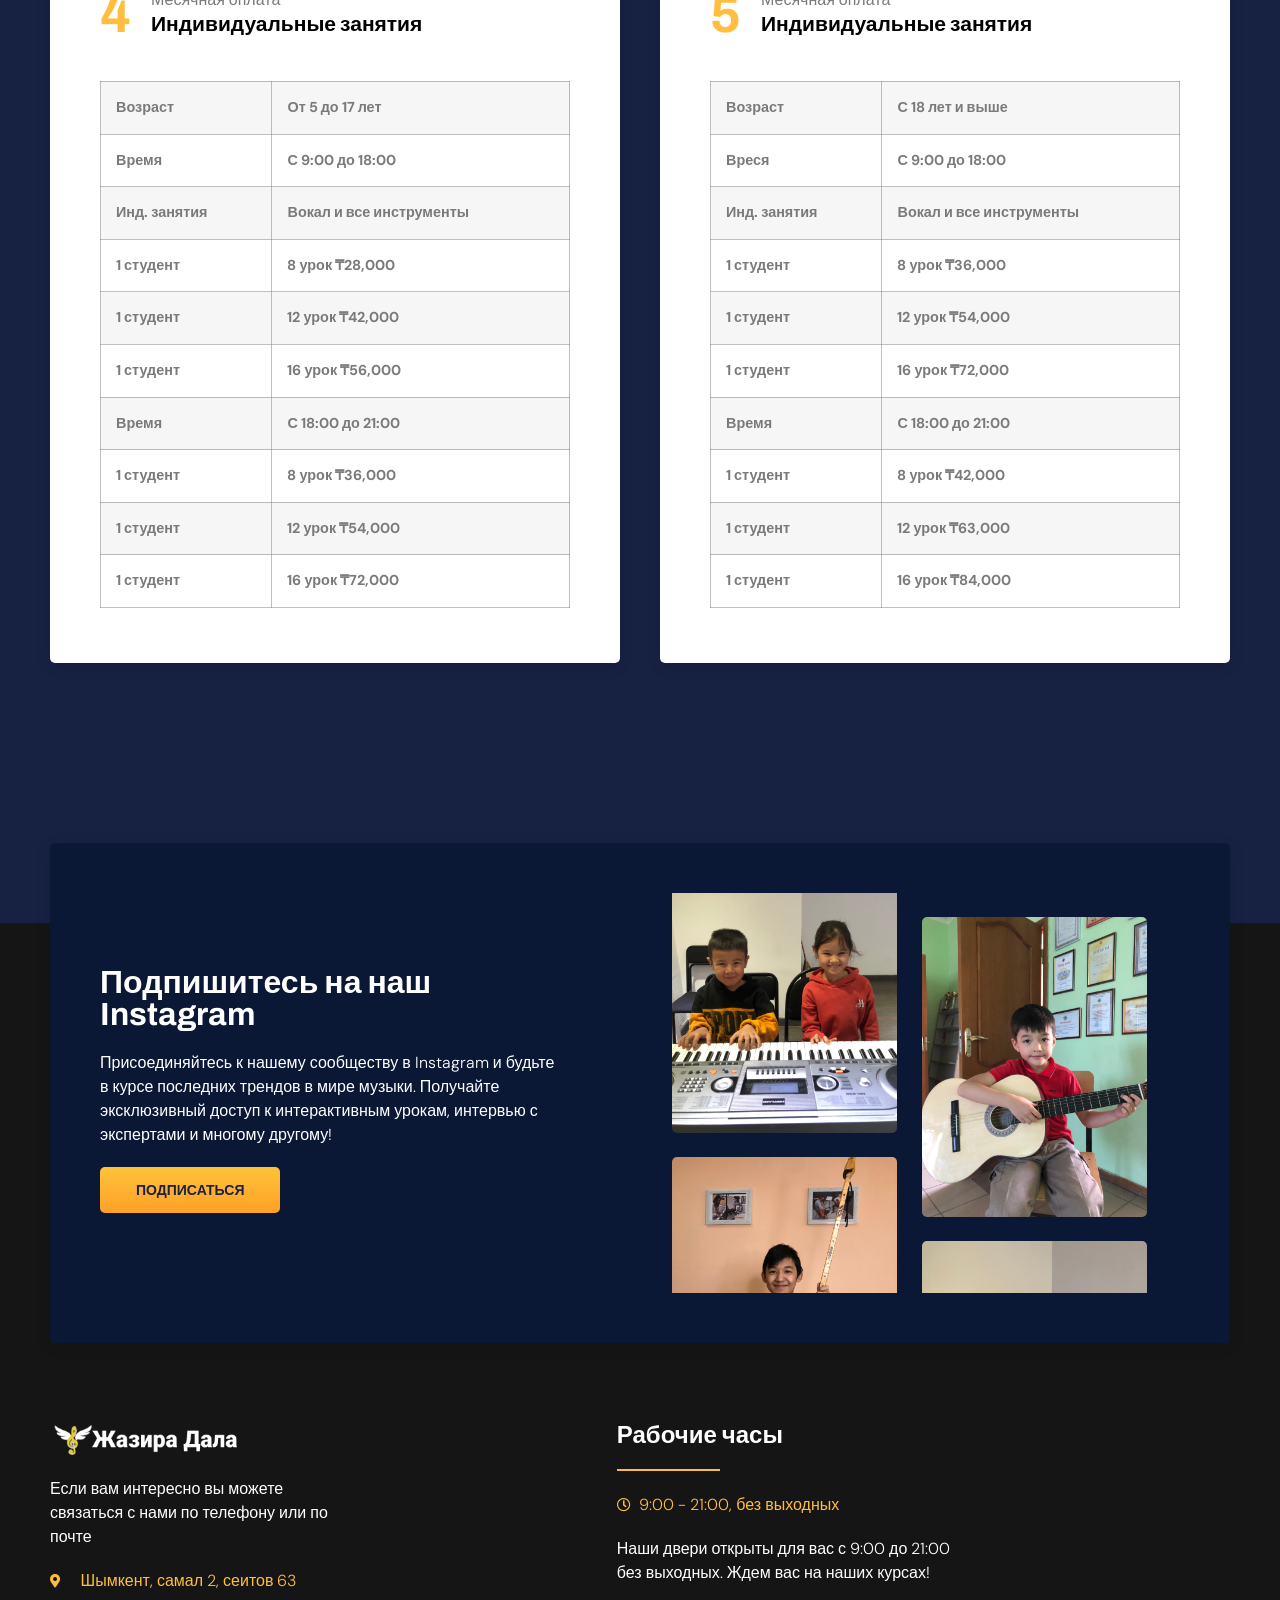
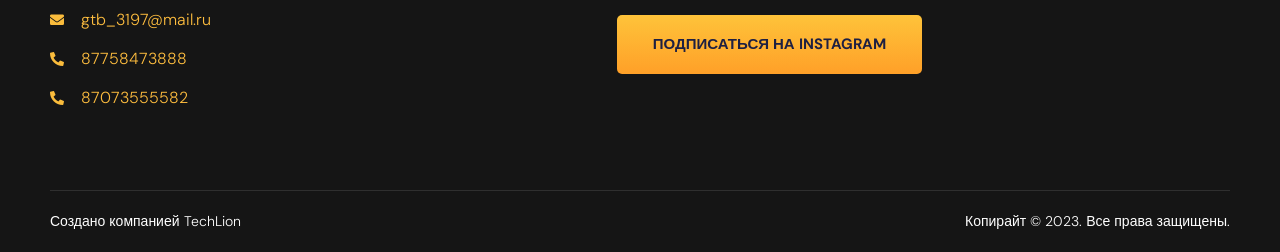
==== commit 3e060288: "hh" ====
--- a/index.html
+++ b/index.html
@@ -4386,7 +4386,7 @@
                             </tr>
                             <tr>
                               <td>Гуп. занятия</td>
-                              <td>Добыра-куй, гитара-музыкальные произведения</td>
+                              <td>Домбыра-куй, гитара-музыкальные произведения</td>
                           </tr>
                           <tr>
                             <td>8-10 учеников</td>
@@ -4481,7 +4481,7 @@
                             </tr>
                             <tr>
                               <td>Гуп. занятия</td>
-                              <td>Добыра-народное исполнение, гитара-пение на инструментах</td>
+                              <td>Домбыра-народное исполнение, гитара-пение на инструментах</td>
                           </tr>
                           <tr>
                             <td>6-8 учеников</td>
@@ -4575,7 +4575,7 @@
                             </tr>
                             <tr>
                               <td>Гуп. занятия</td>
-                              <td>Добыра-куй, гитара-музыкальные произведения</td>
+                              <td>Домбыра-куй, гитара-музыкальные произведения</td>
                           </tr>
                           <tr>
                             <td>2-3 студента</td>
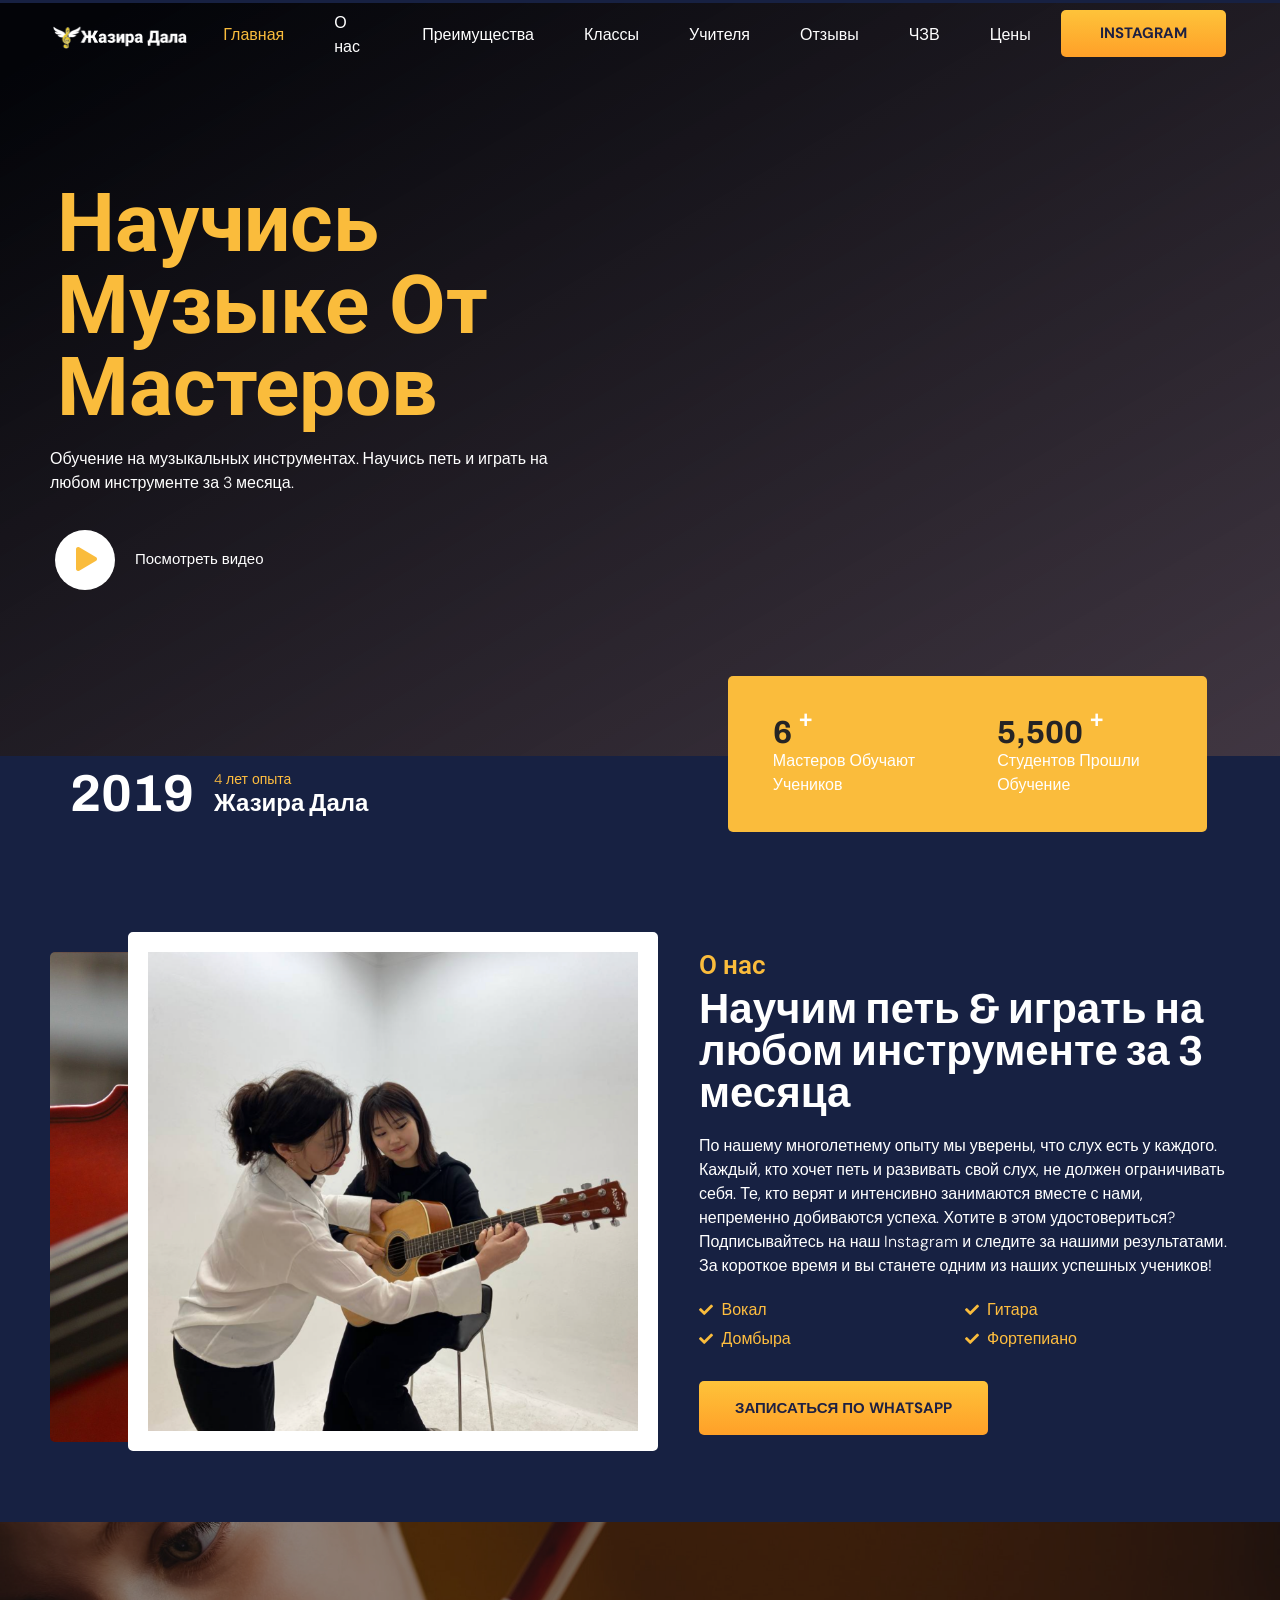
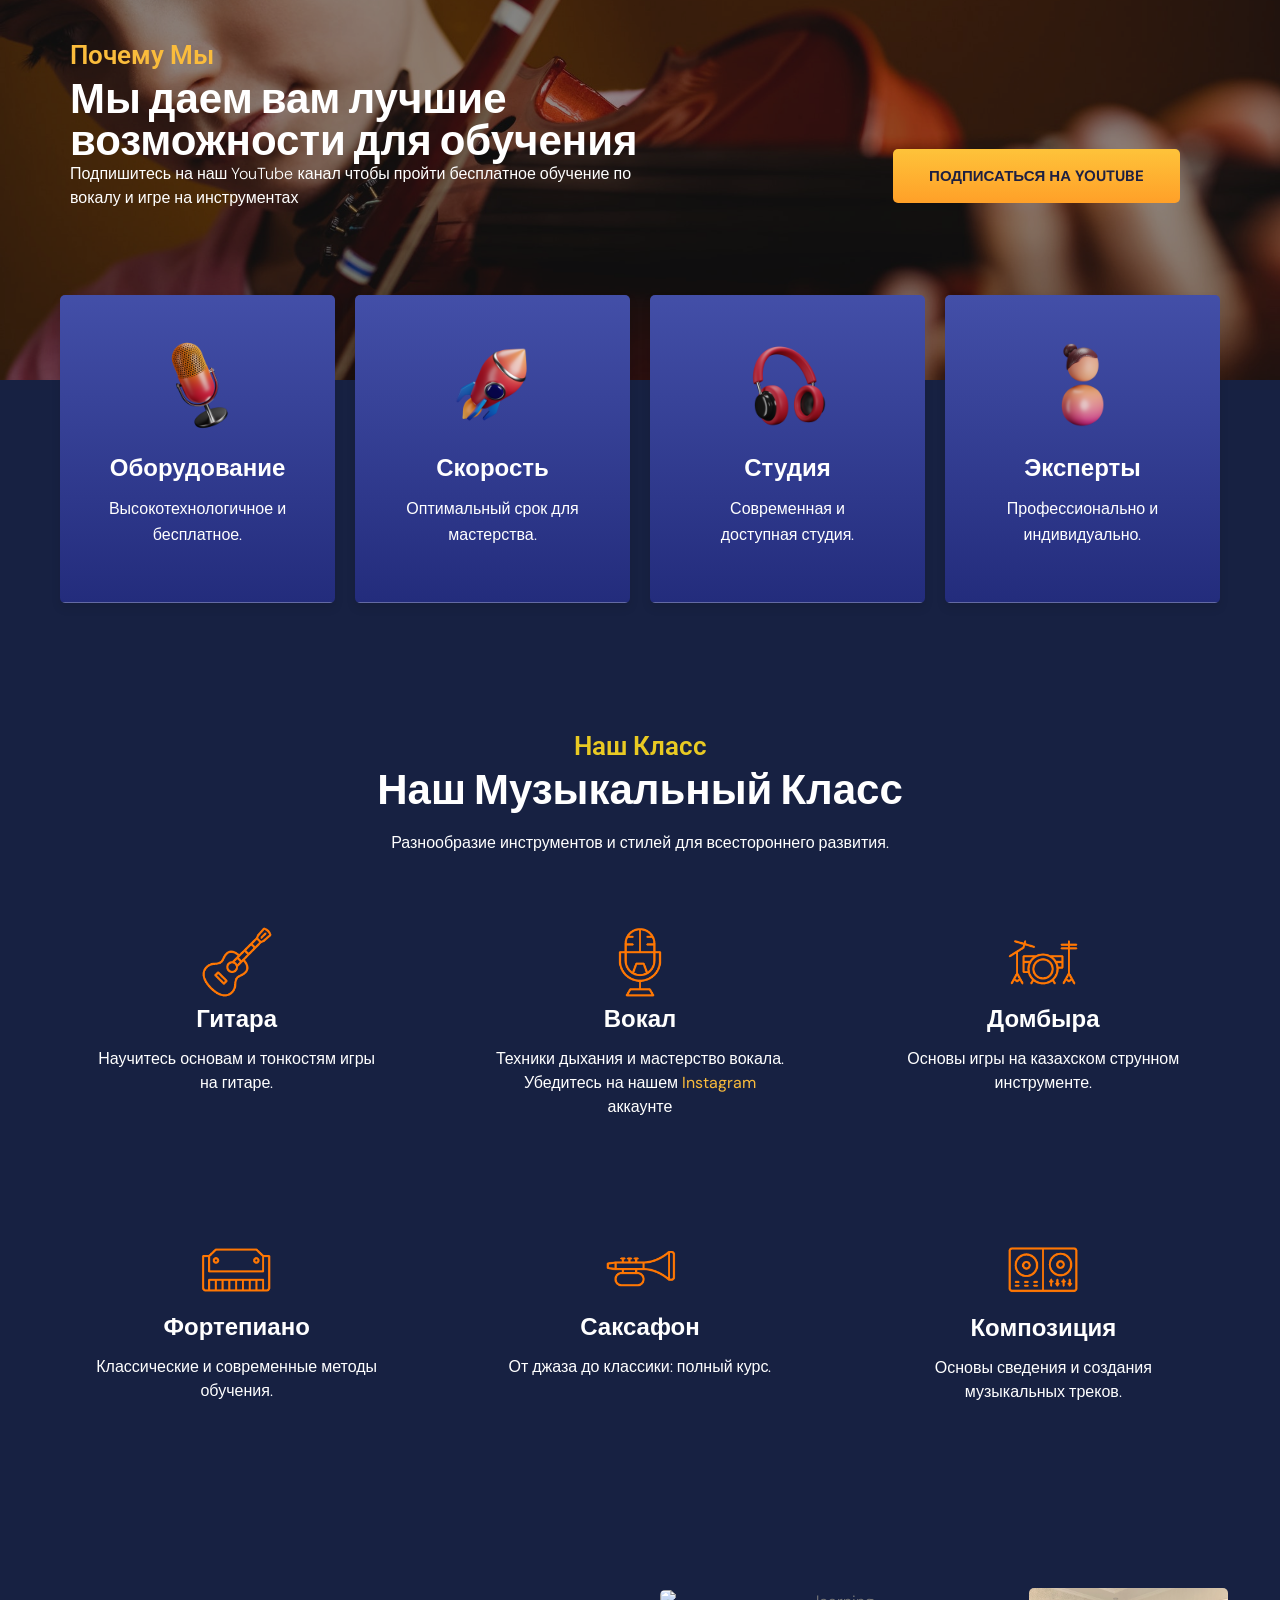
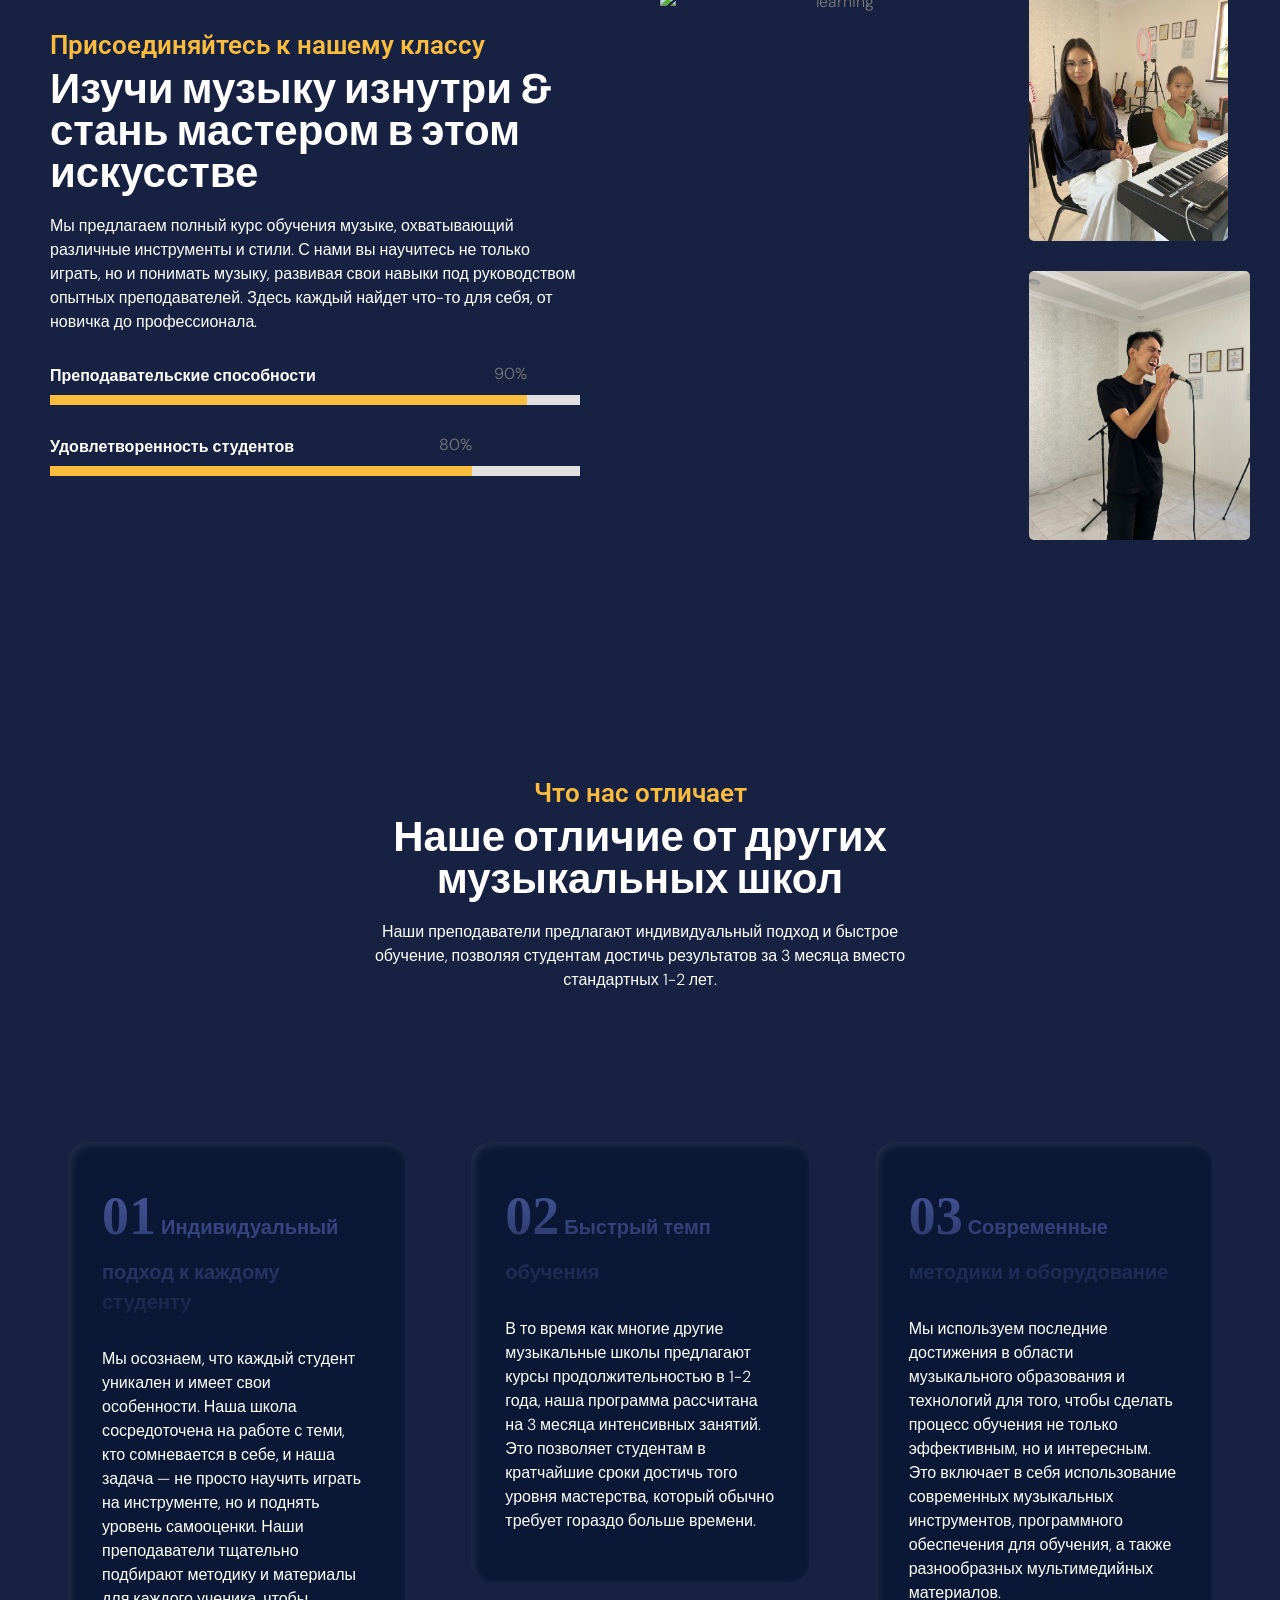
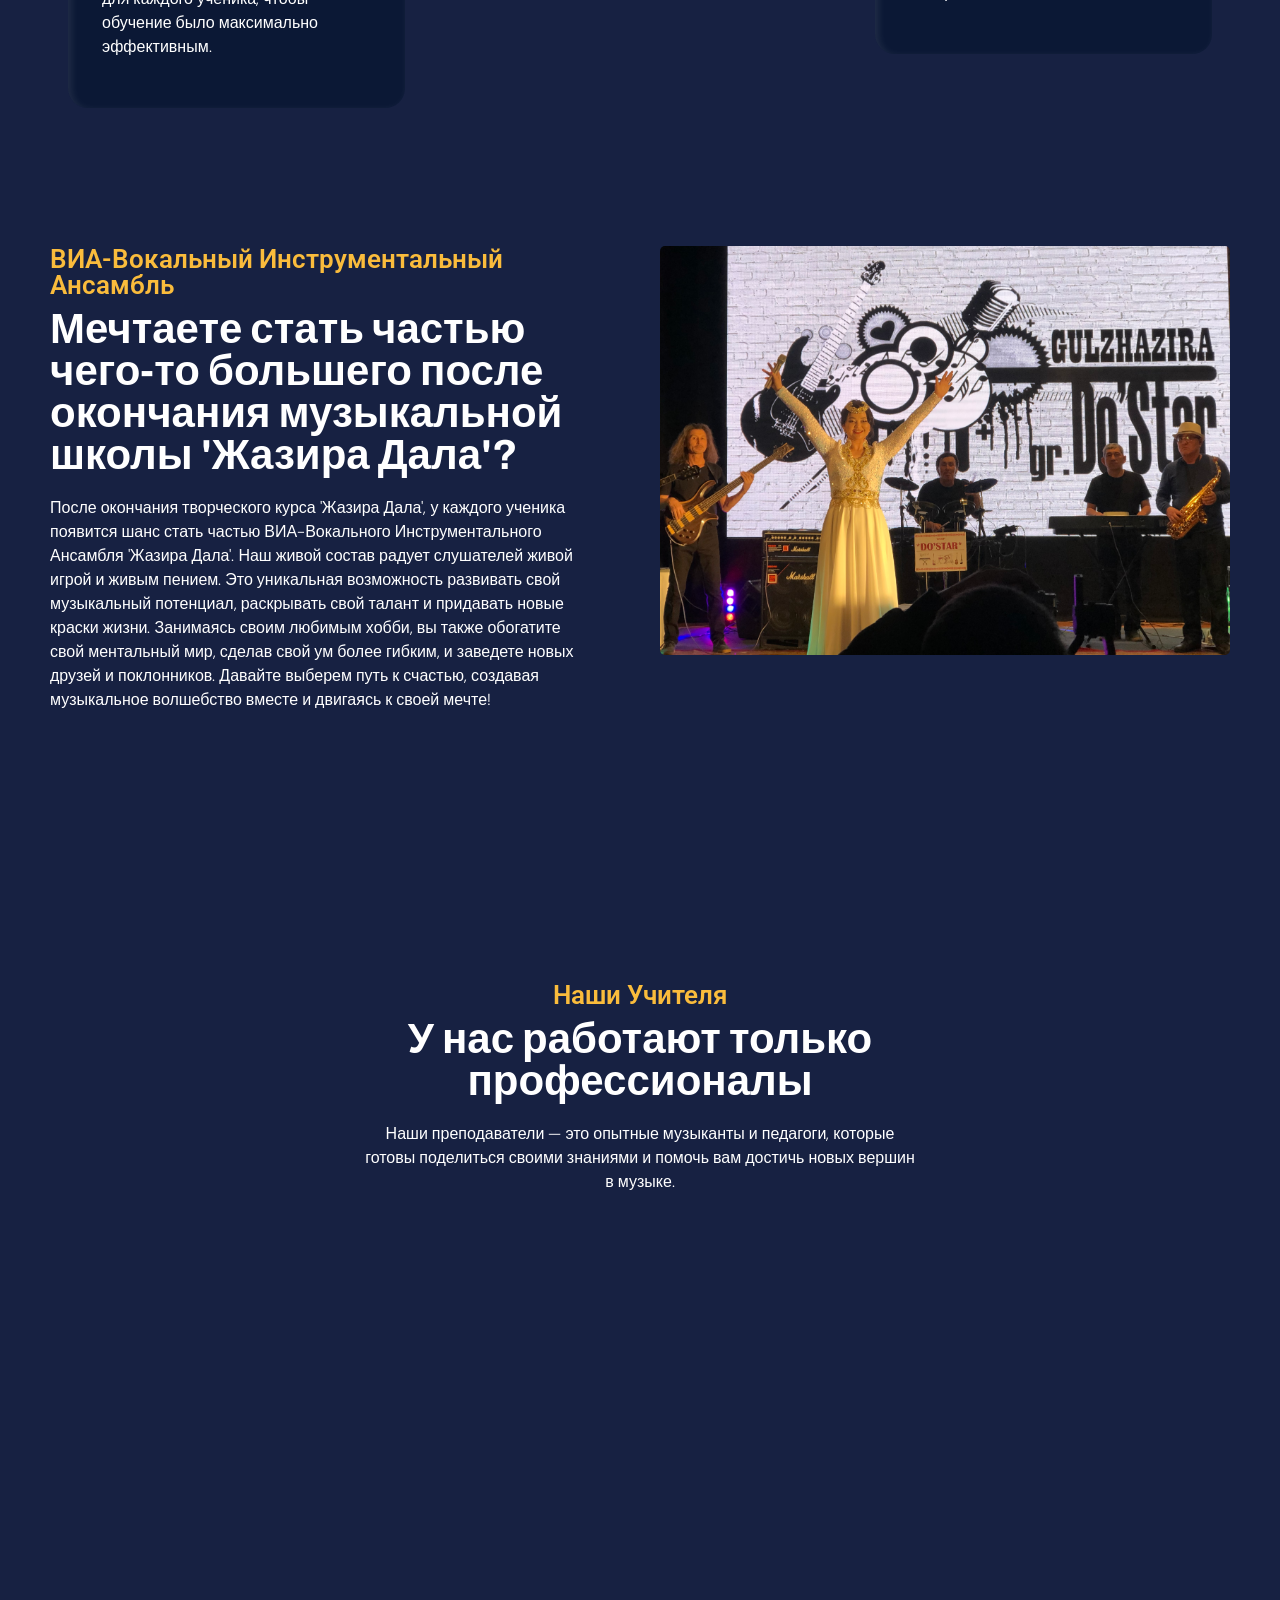
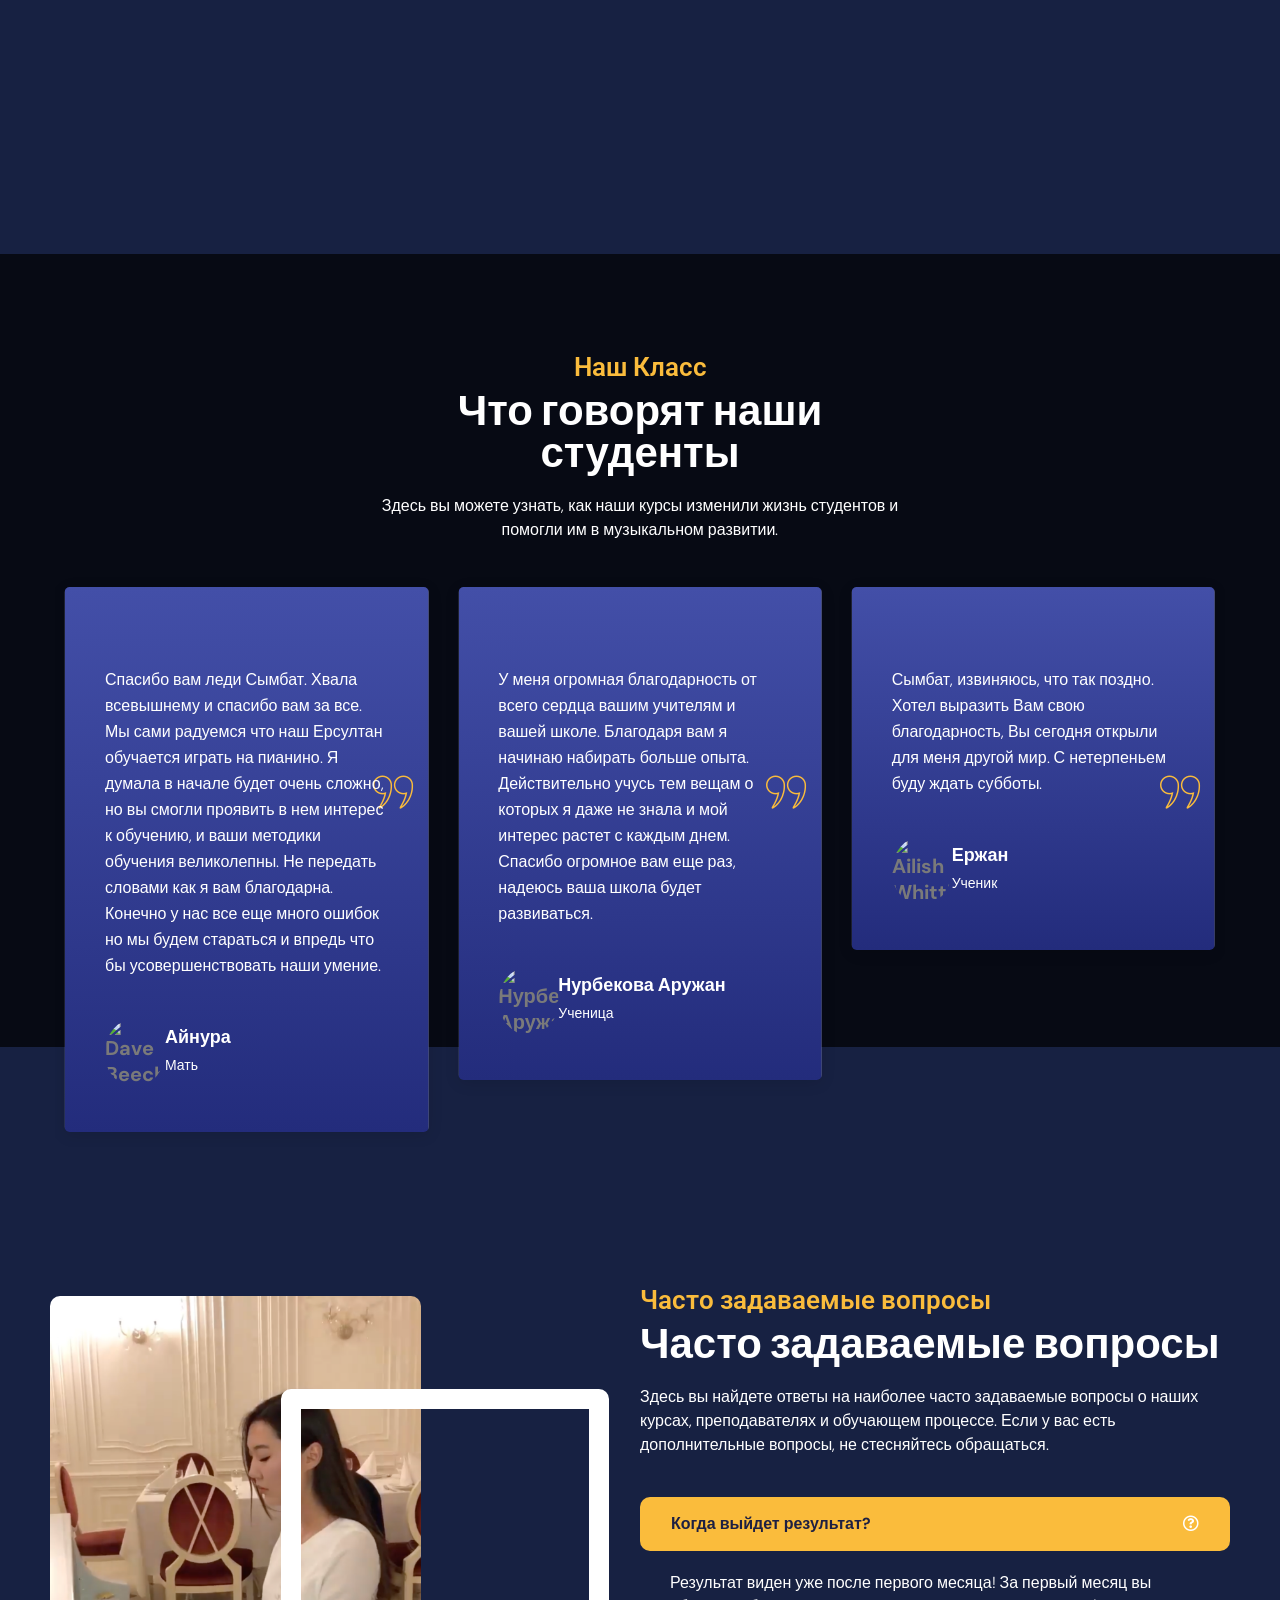
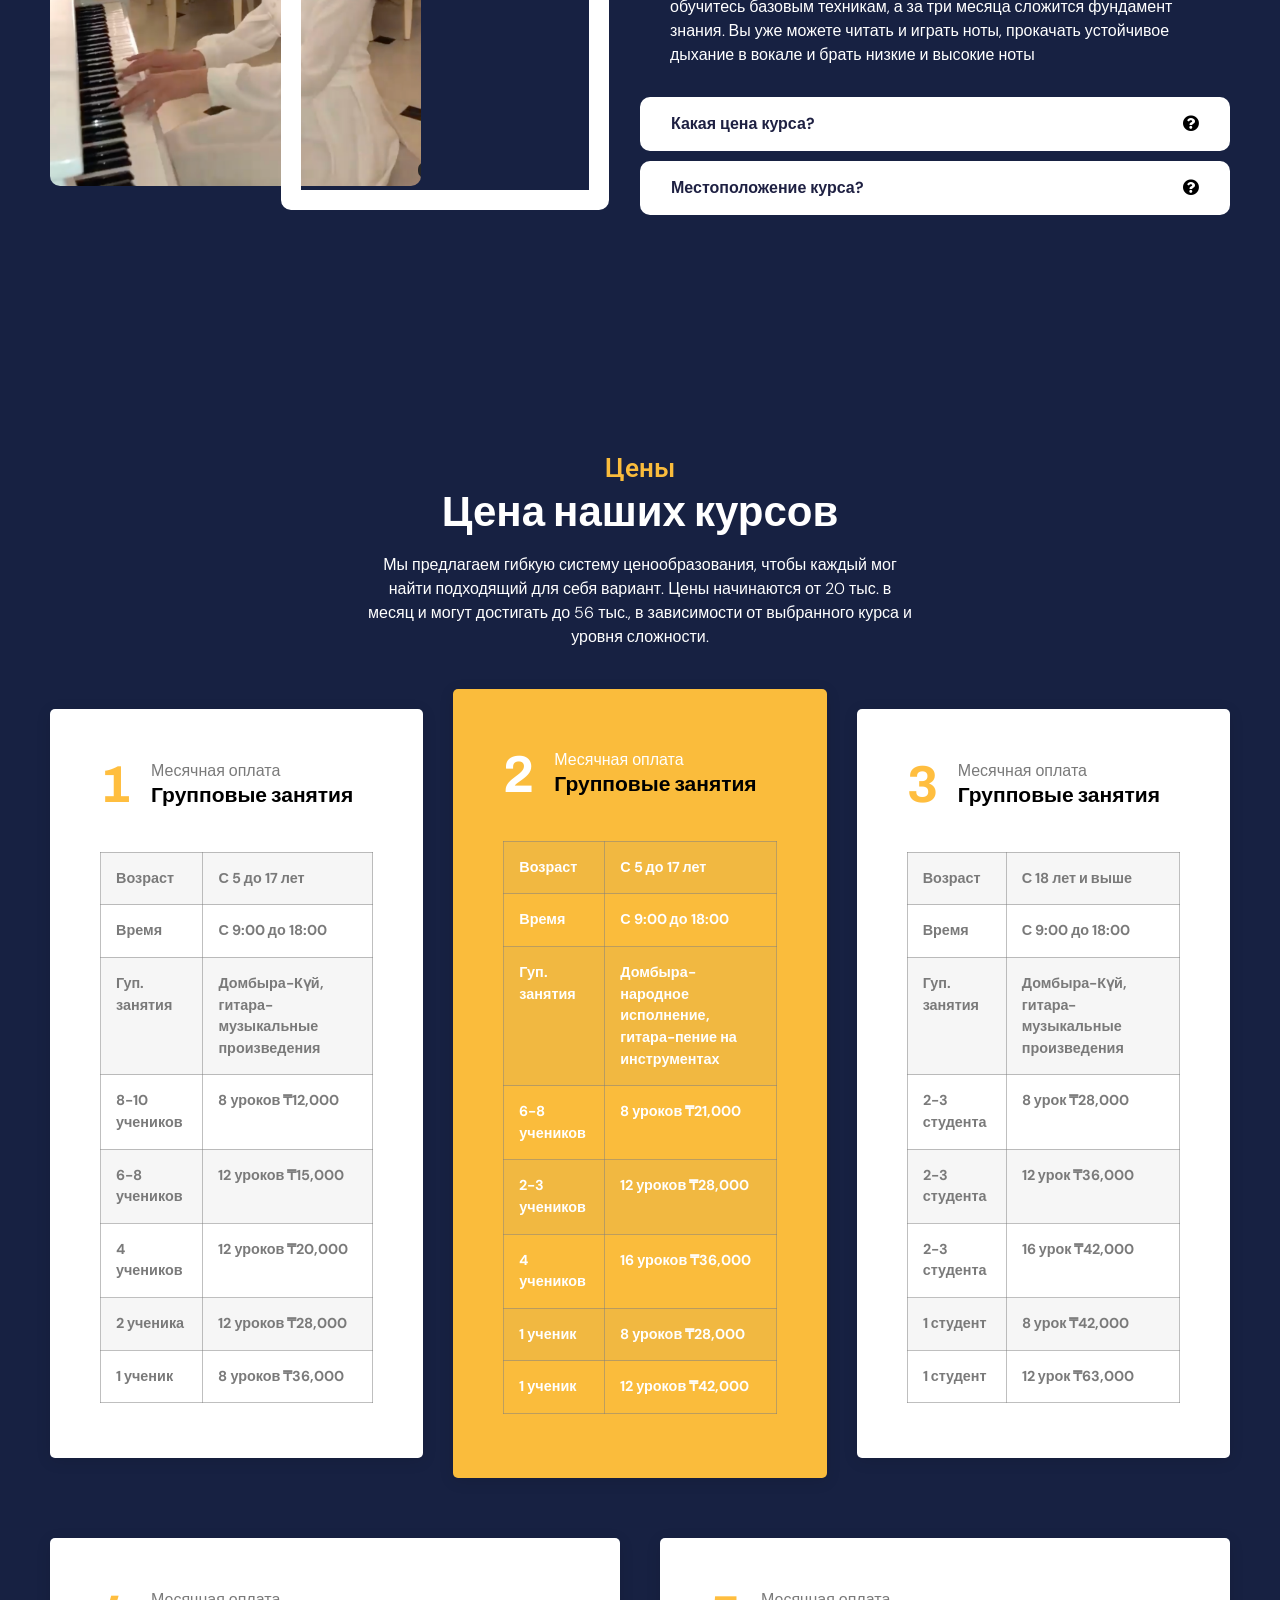
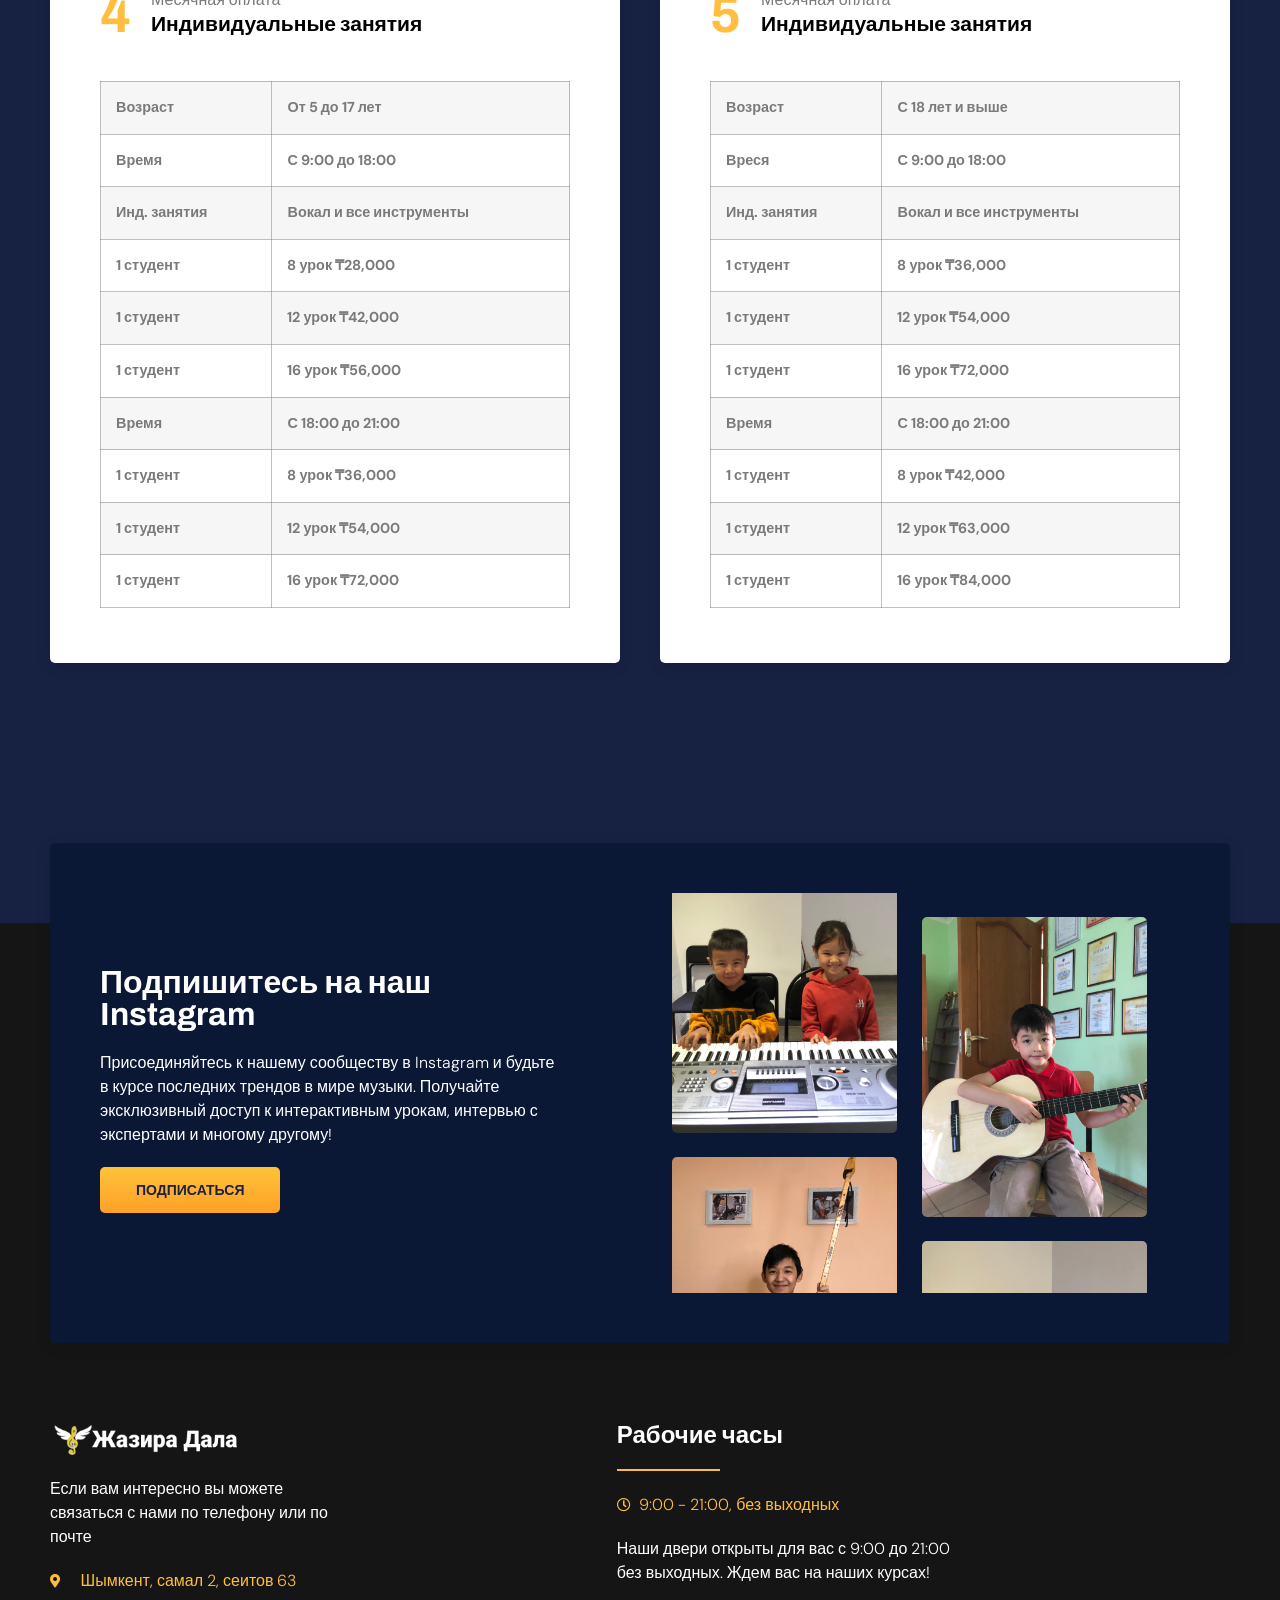
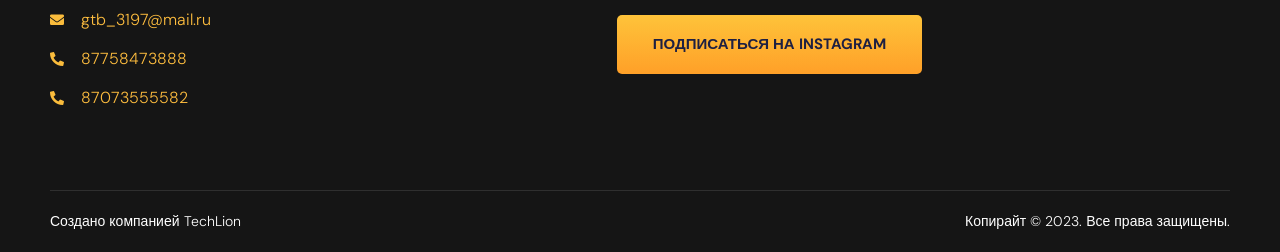
==== commit 8b5e8849: "hh" ====
--- a/index.html
+++ b/index.html
@@ -4386,7 +4386,7 @@
                             </tr>
                             <tr>
                               <td>Гуп. занятия</td>
-                              <td>Домбыра-куй, гитара-музыкальные произведения</td>
+                              <td>Домбыра-Күй, гитара-музыкальные произведения</td>
                           </tr>
                           <tr>
                             <td>8-10 учеников</td>
@@ -4575,7 +4575,7 @@
                             </tr>
                             <tr>
                               <td>Гуп. занятия</td>
-                              <td>Домбыра-куй, гитара-музыкальные произведения</td>
+                              <td>Домбыра-Күй, гитара-музыкальные произведения</td>
                           </tr>
                           <tr>
                             <td>2-3 студента</td>
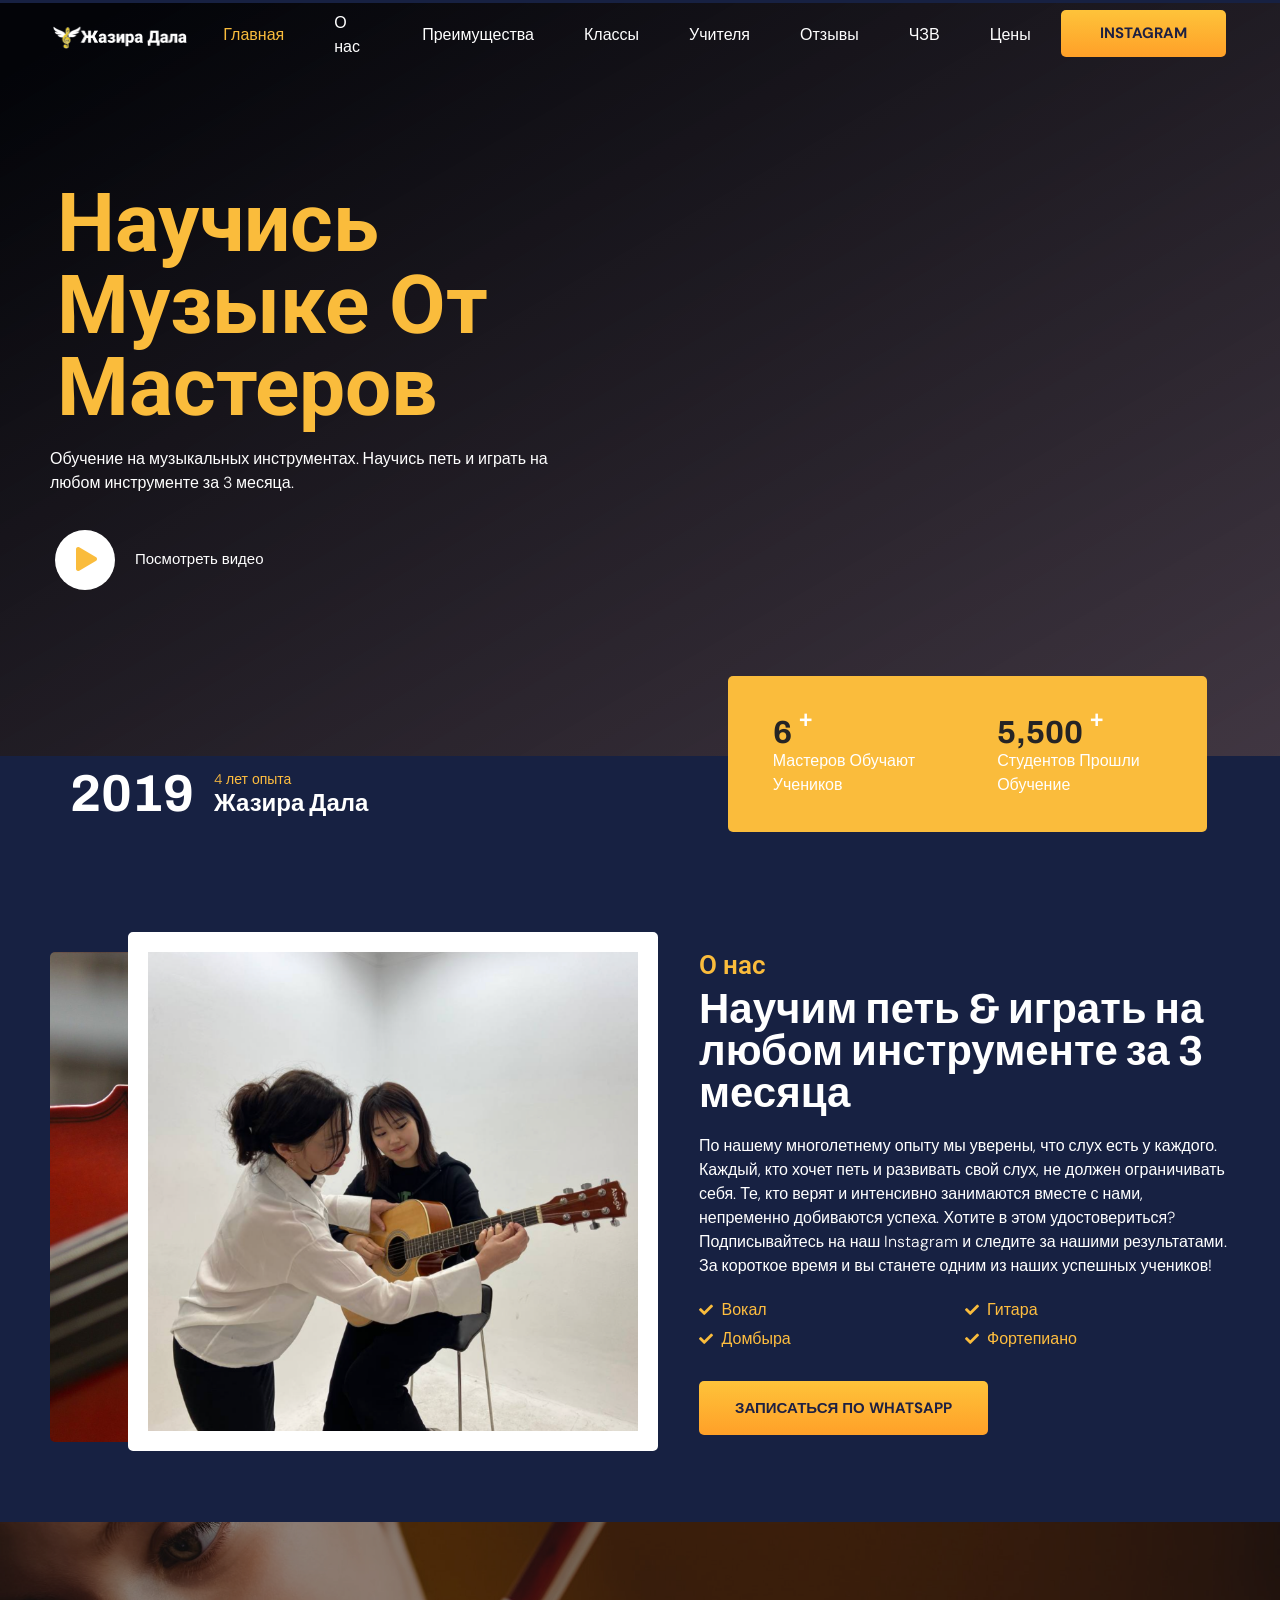
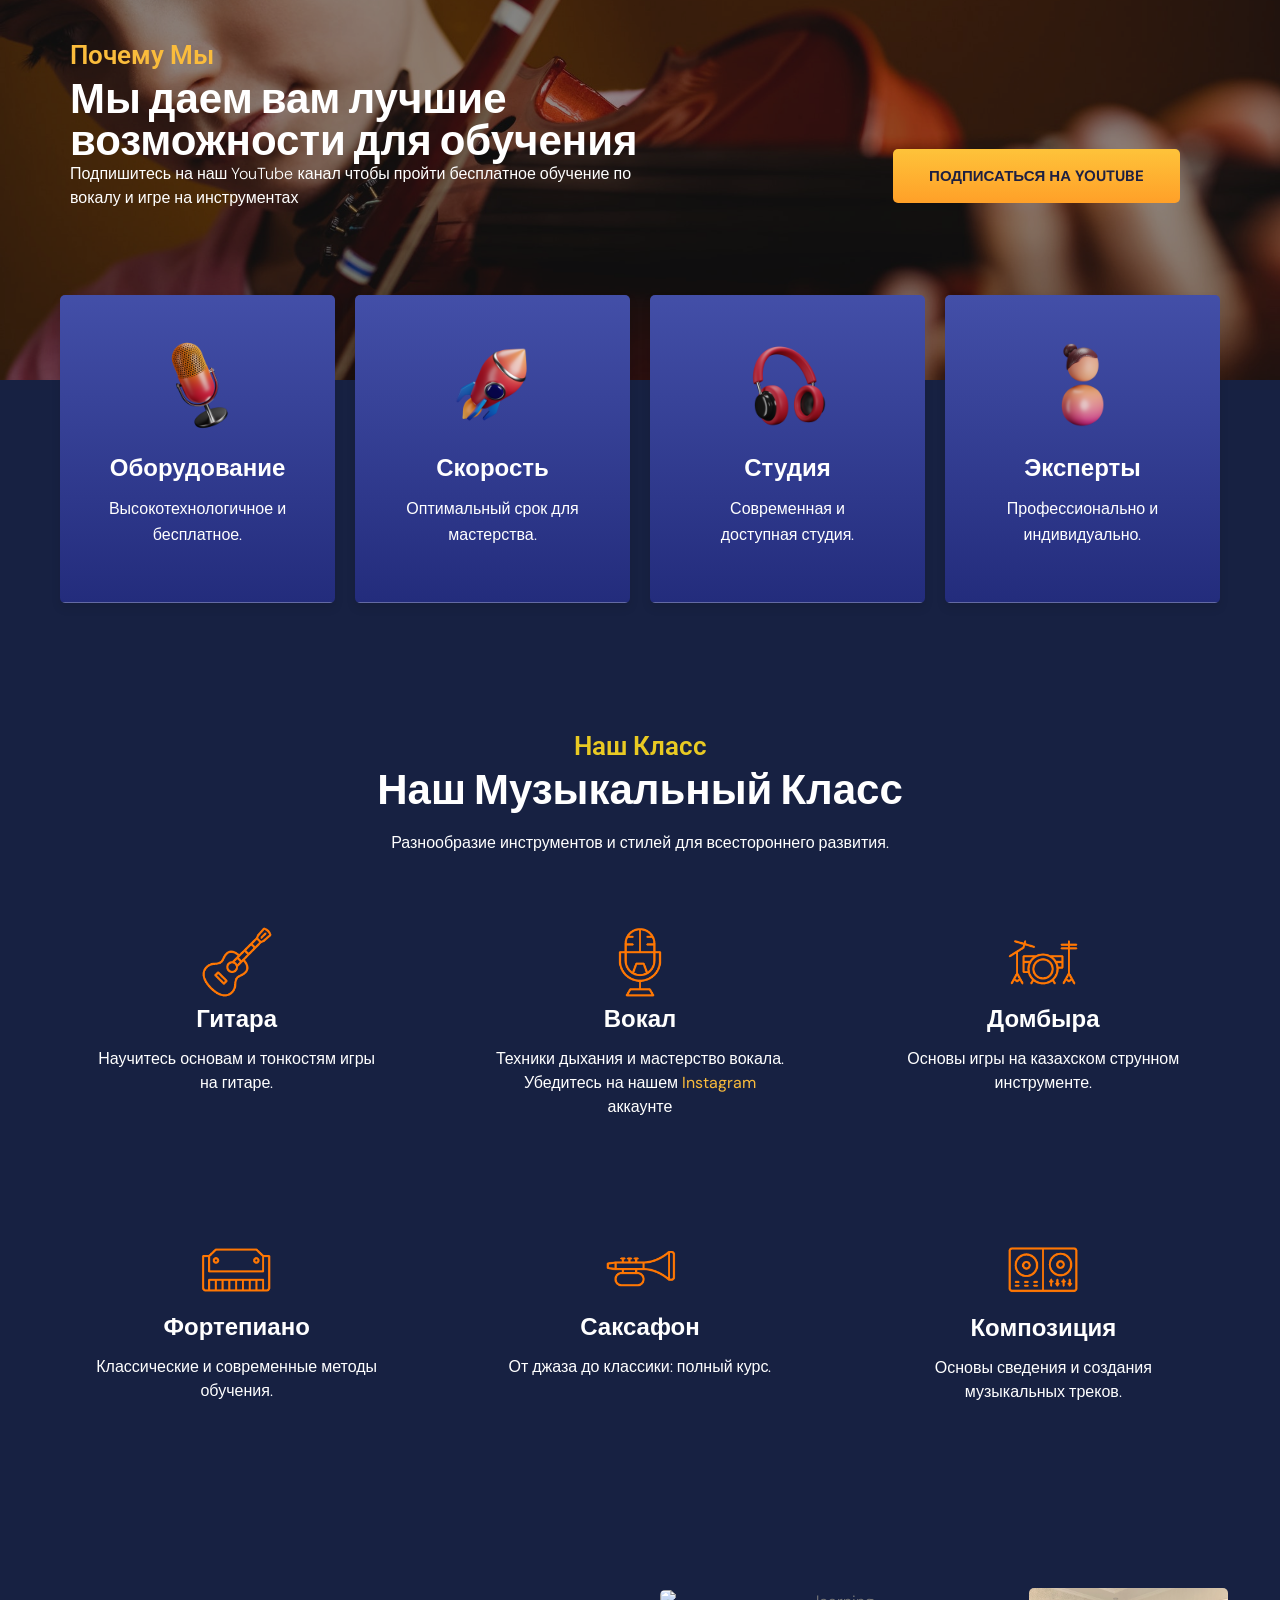
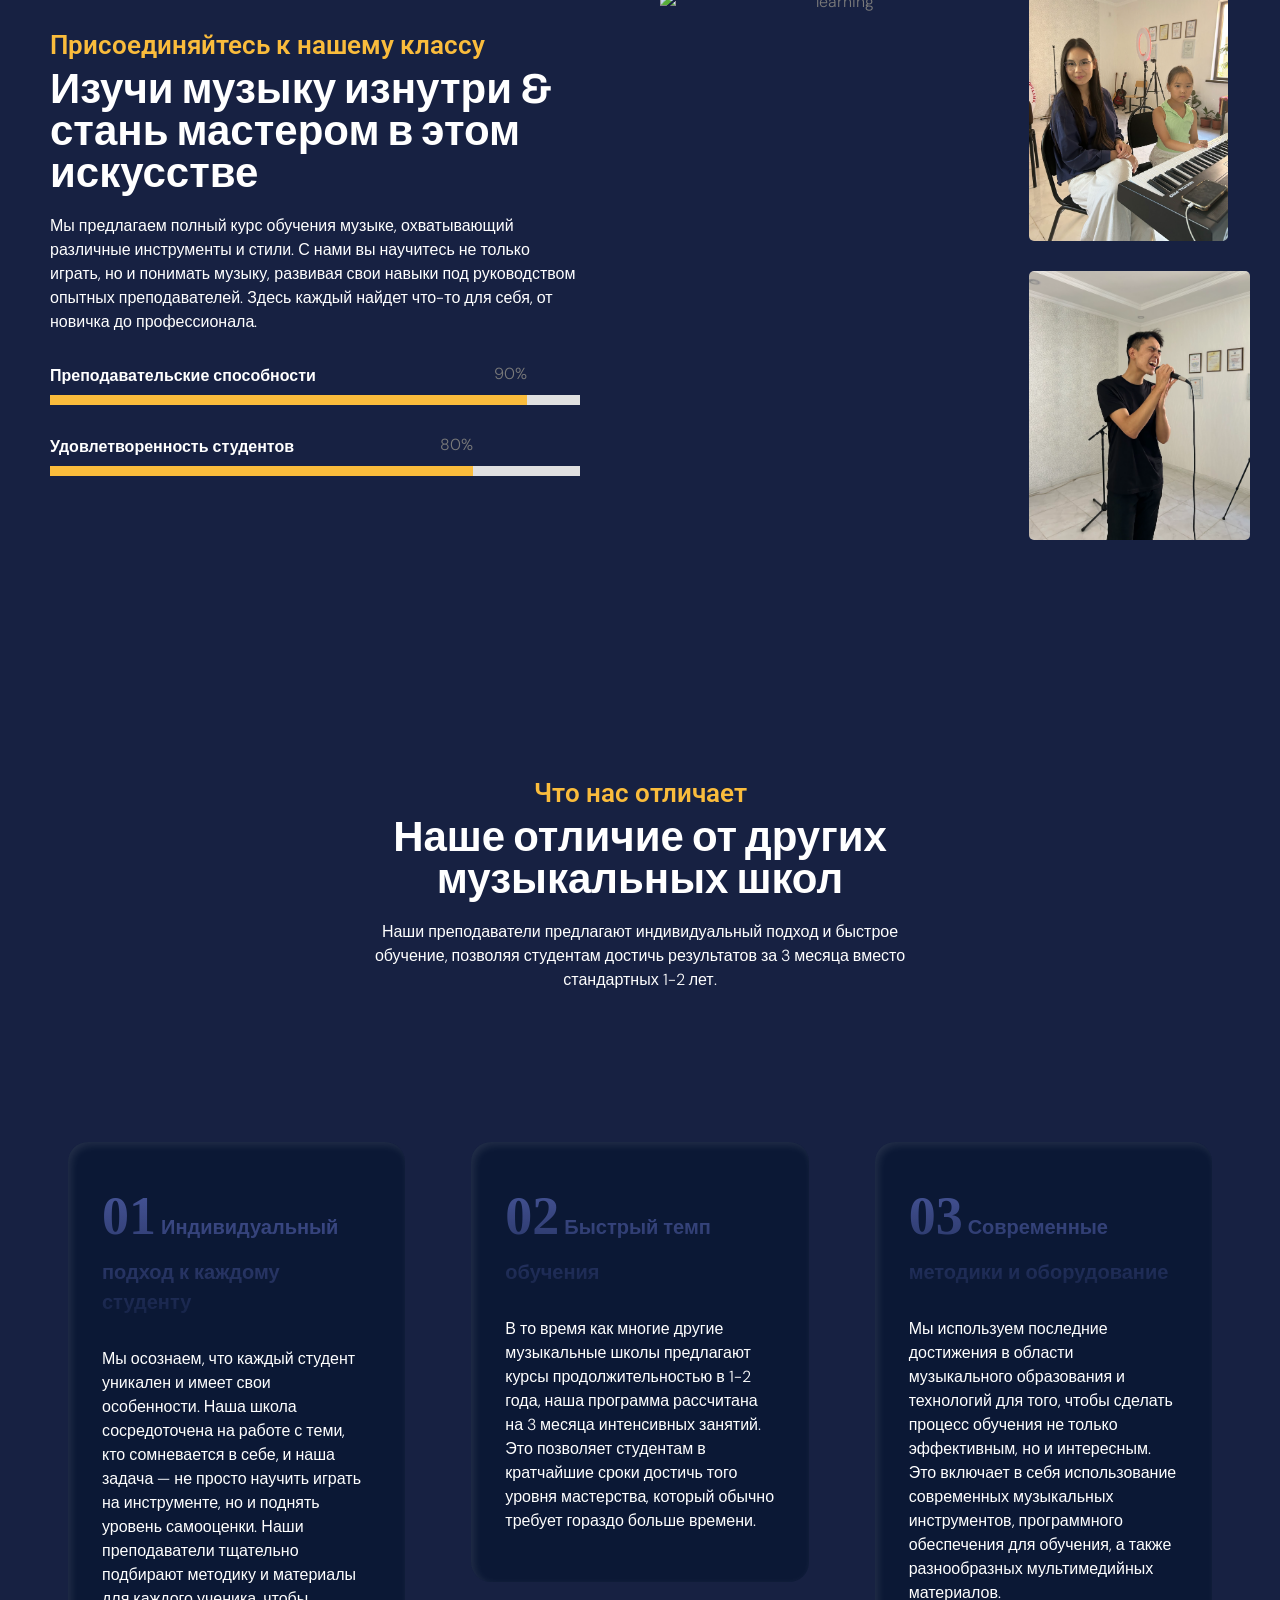
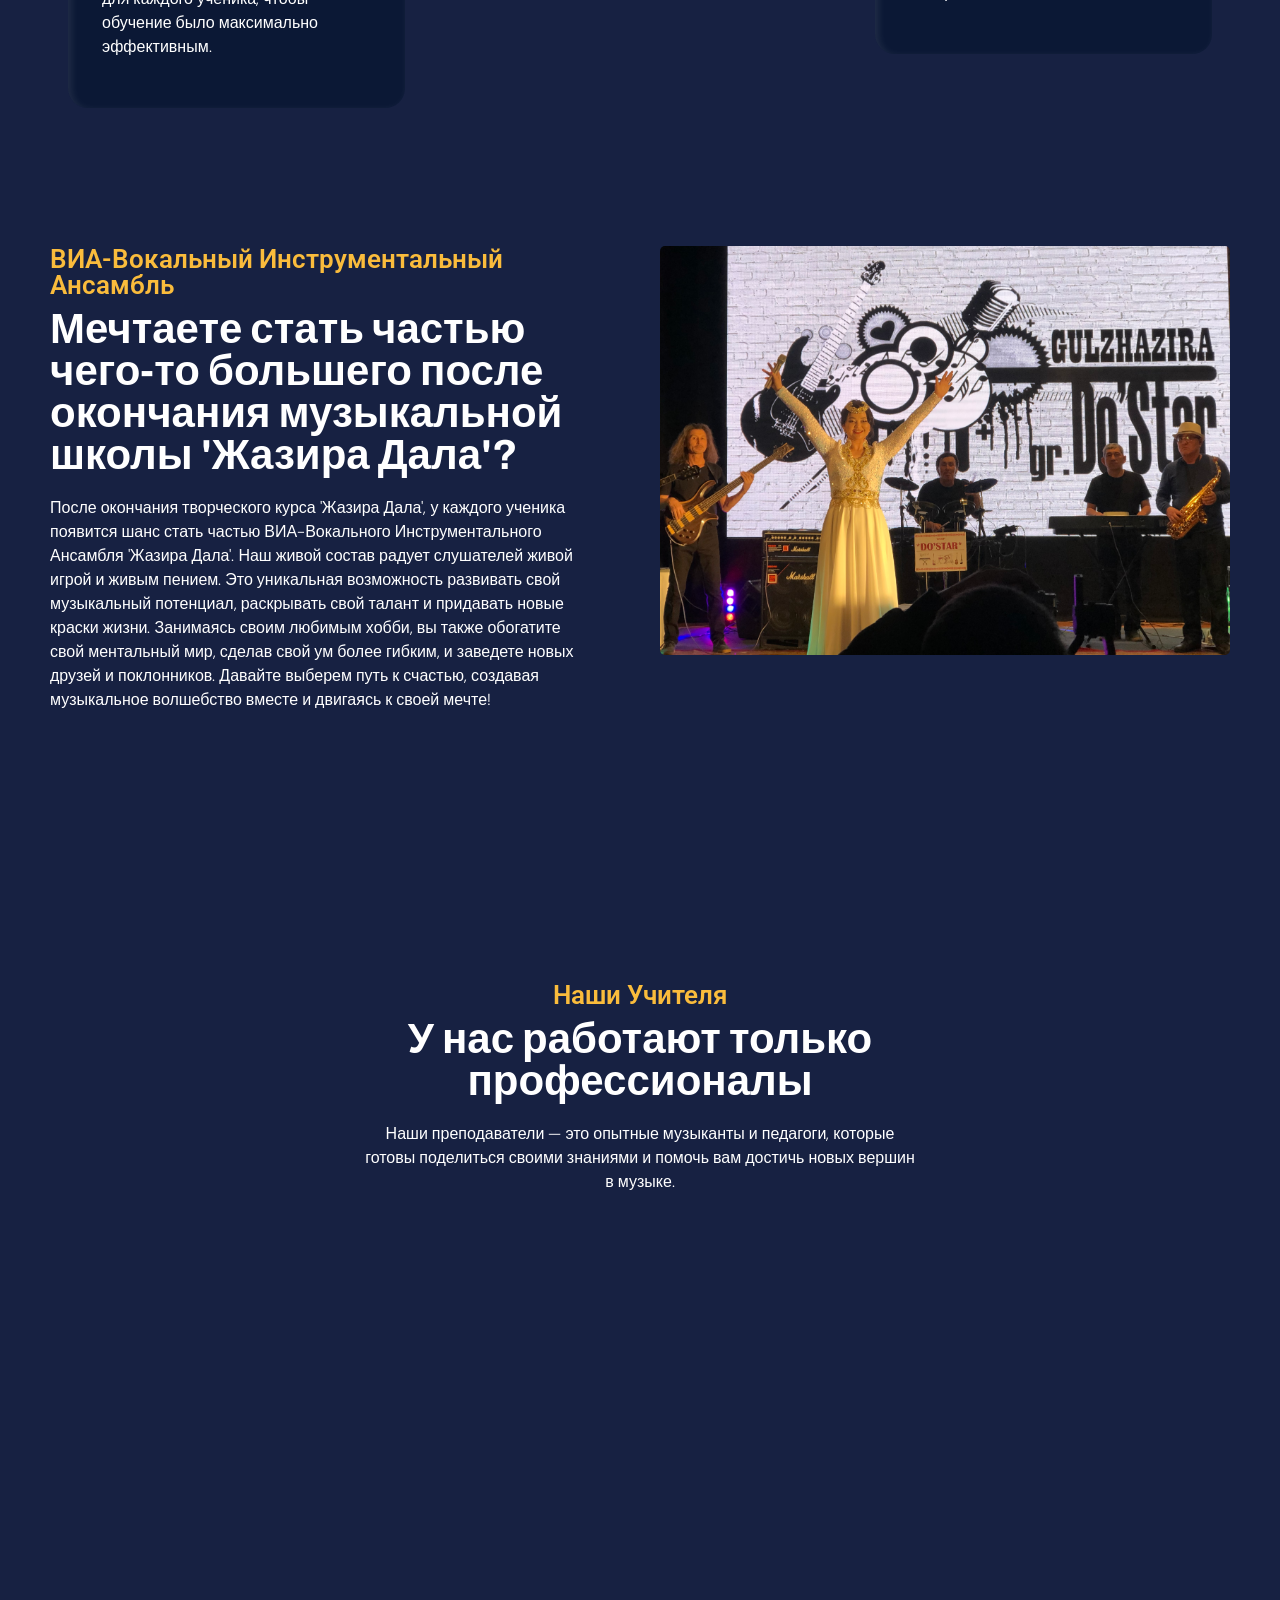
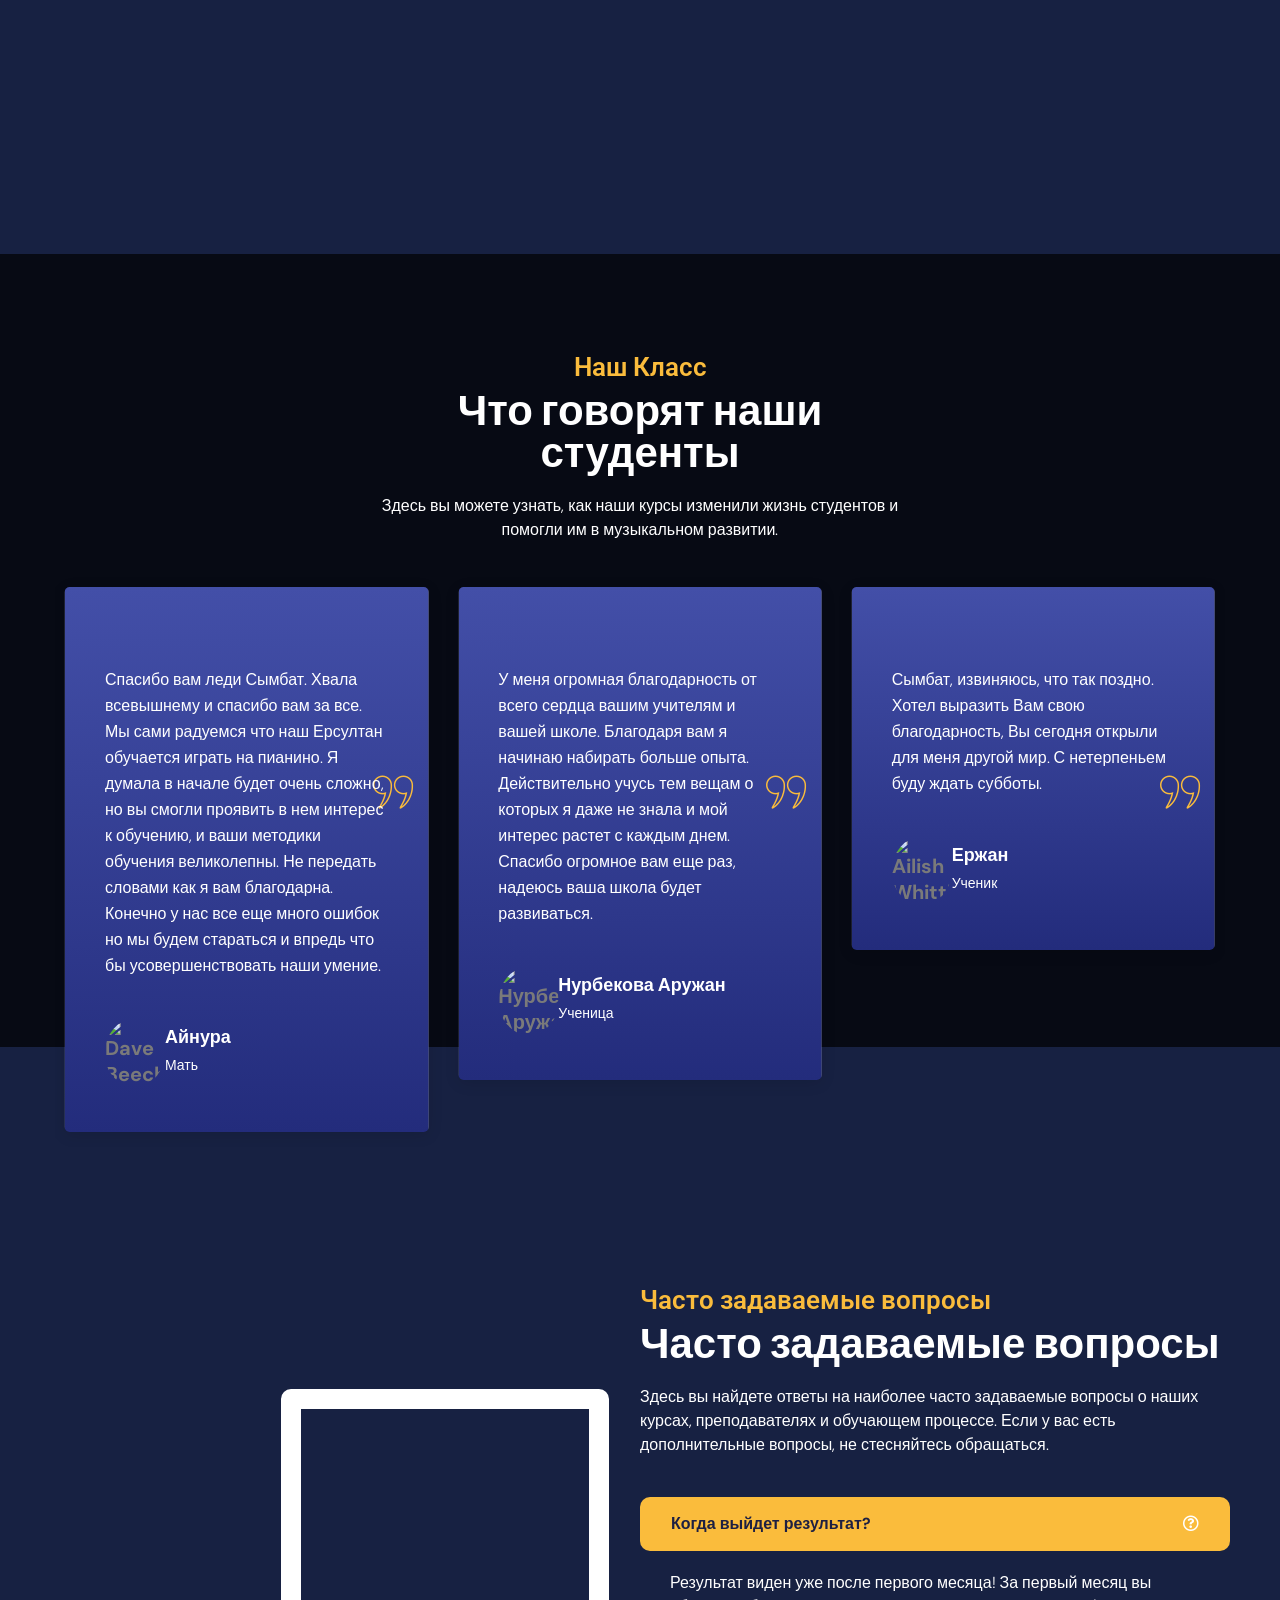
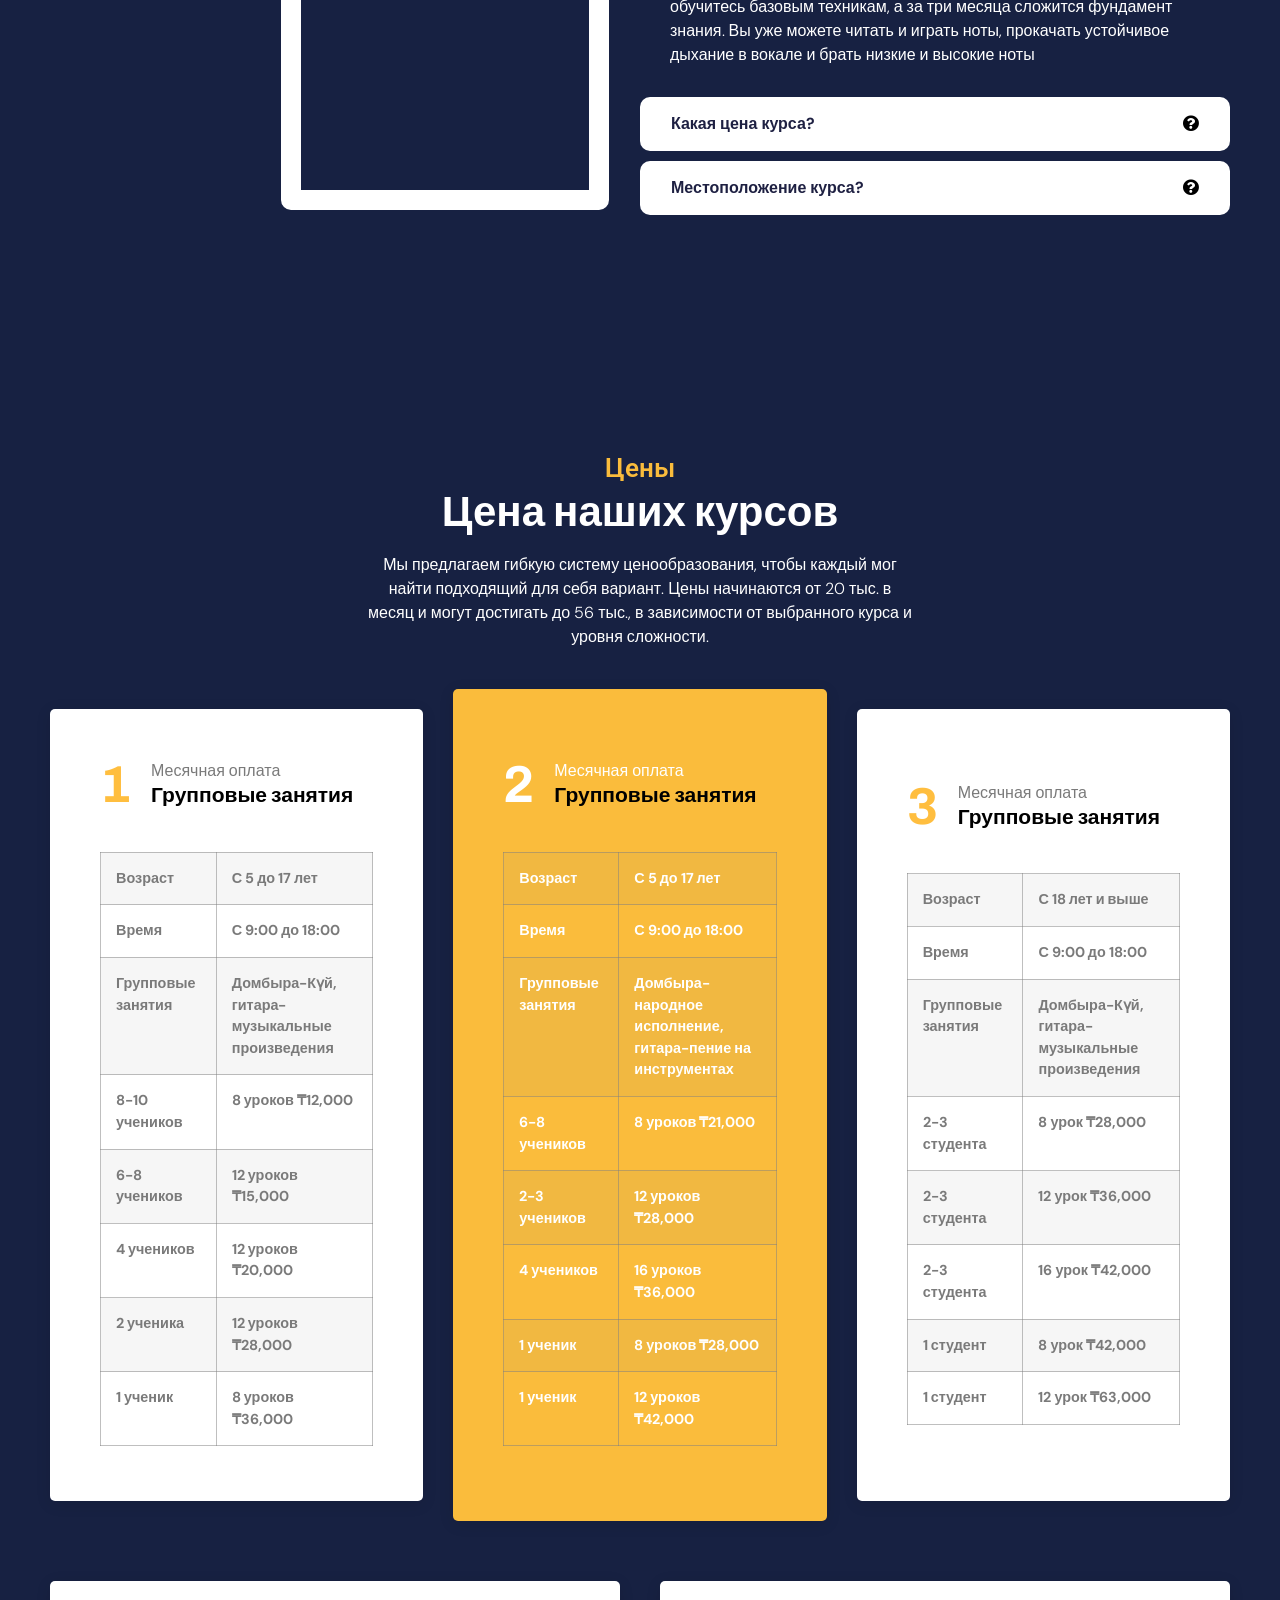
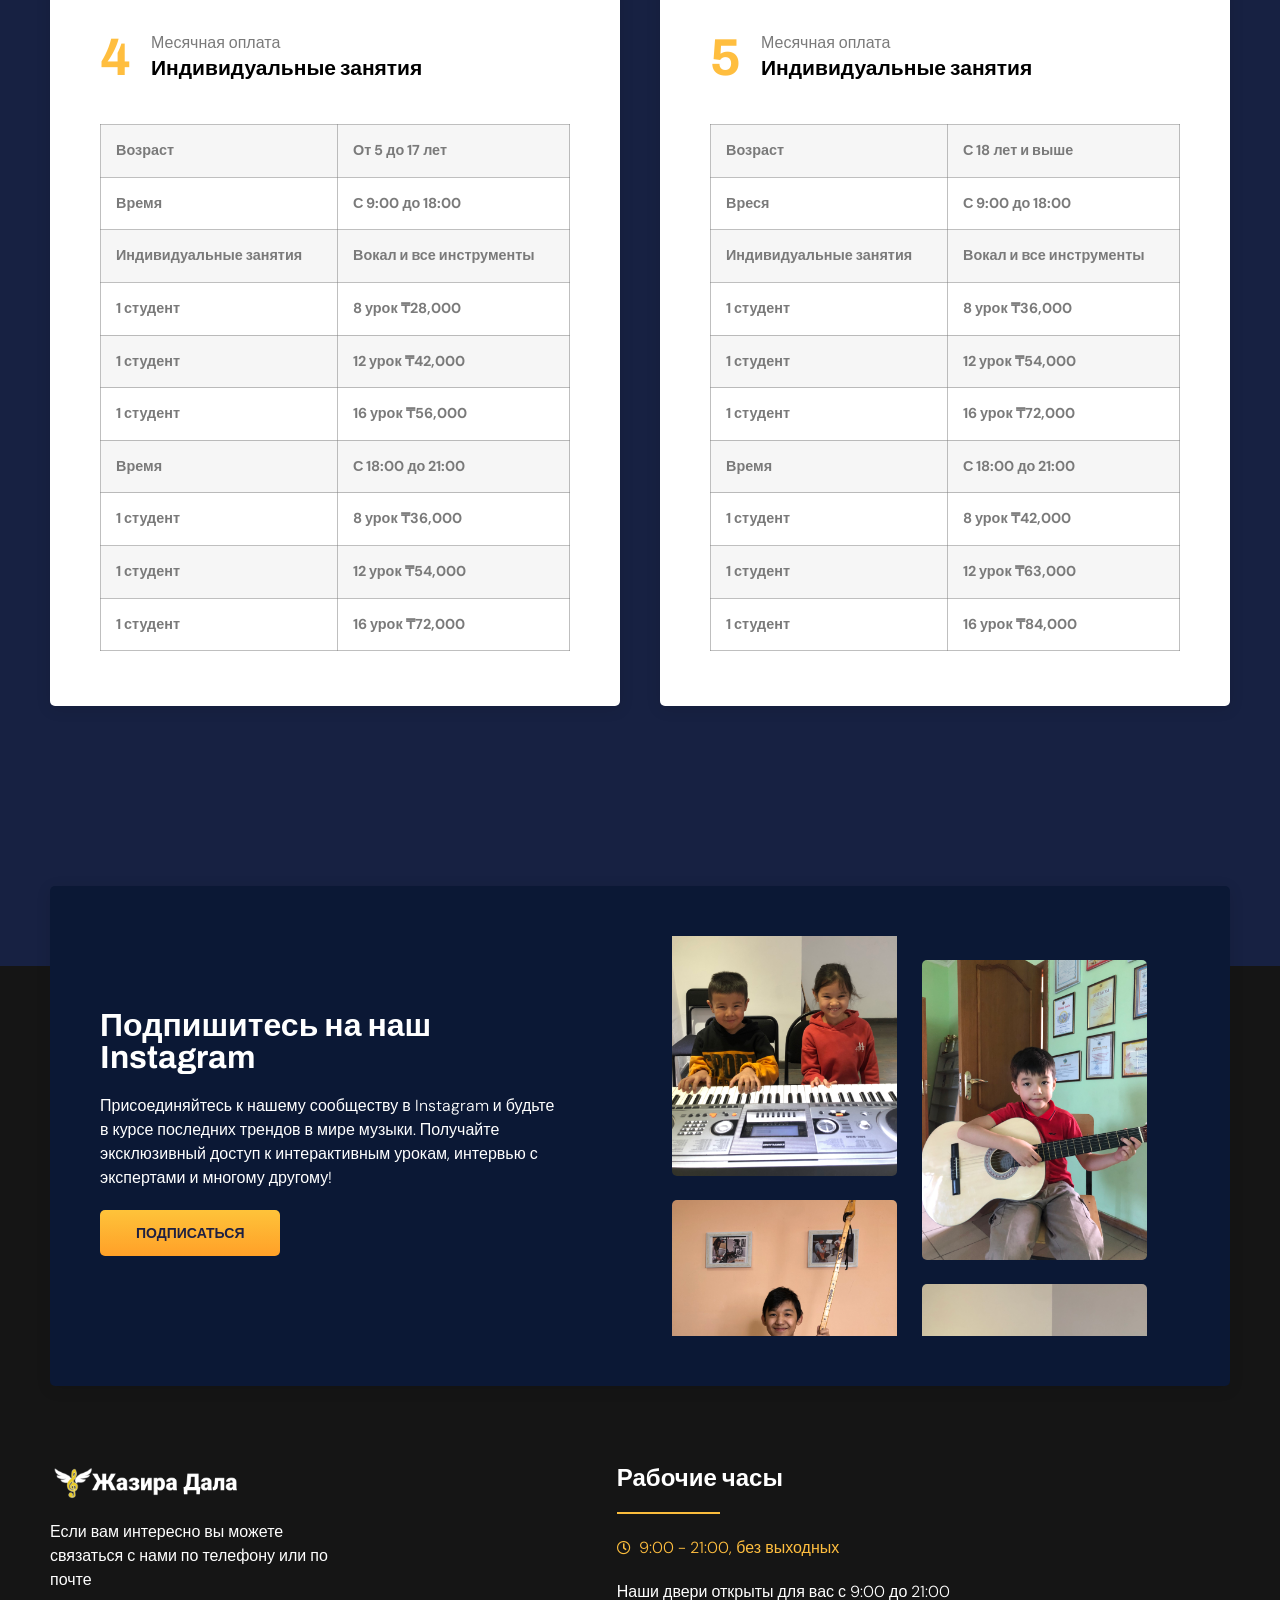
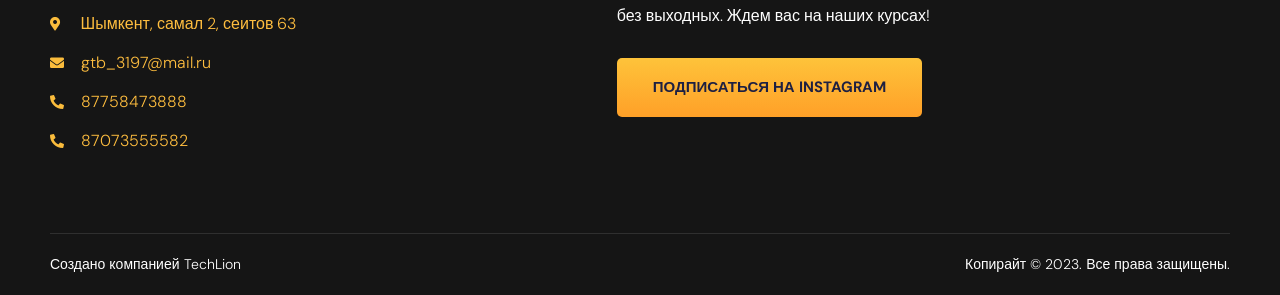
==== commit 3436d732: "hh" ====
--- a/index.html
+++ b/index.html
@@ -4385,7 +4385,7 @@
                                 <td>С 9:00 до 18:00</td>
                             </tr>
                             <tr>
-                              <td>Гуп. занятия</td>
+                              <td>Групповые занятия</td>
                               <td>Домбыра-Күй, гитара-музыкальные произведения</td>
                           </tr>
                           <tr>
@@ -4480,7 +4480,7 @@
                                 <td>С 9:00 до 18:00</td>
                             </tr>
                             <tr>
-                              <td>Гуп. занятия</td>
+                              <td>Групповые занятия</td>
                               <td>Домбыра-народное исполнение, гитара-пение на инструментах</td>
                           </tr>
                           <tr>
@@ -4574,7 +4574,7 @@
                                 <td>С 9:00 до 18:00</td>
                             </tr>
                             <tr>
-                              <td>Гуп. занятия</td>
+                              <td>Групповые занятия</td>
                               <td>Домбыра-Күй, гитара-музыкальные произведения</td>
                           </tr>
                           <tr>
@@ -4679,7 +4679,7 @@
                                 <td>С 9:00 до 18:00</td>
                             </tr>
                             <tr>
-                              <td>Инд. занятия</td>
+                              <td>Индивидуальные занятия</td>
                               <td>Вокал и все инструменты</td>
                           </tr>
                           <tr>
@@ -4782,7 +4782,7 @@
                               <td>С 9:00 до 18:00</td>
                           </tr>
                           <tr>
-                            <td>Инд. занятия</td>
+                            <td>Индивидуальные занятия</td>
                             <td>Вокал и все инструменты</td>
                         </tr>
                         <tr>
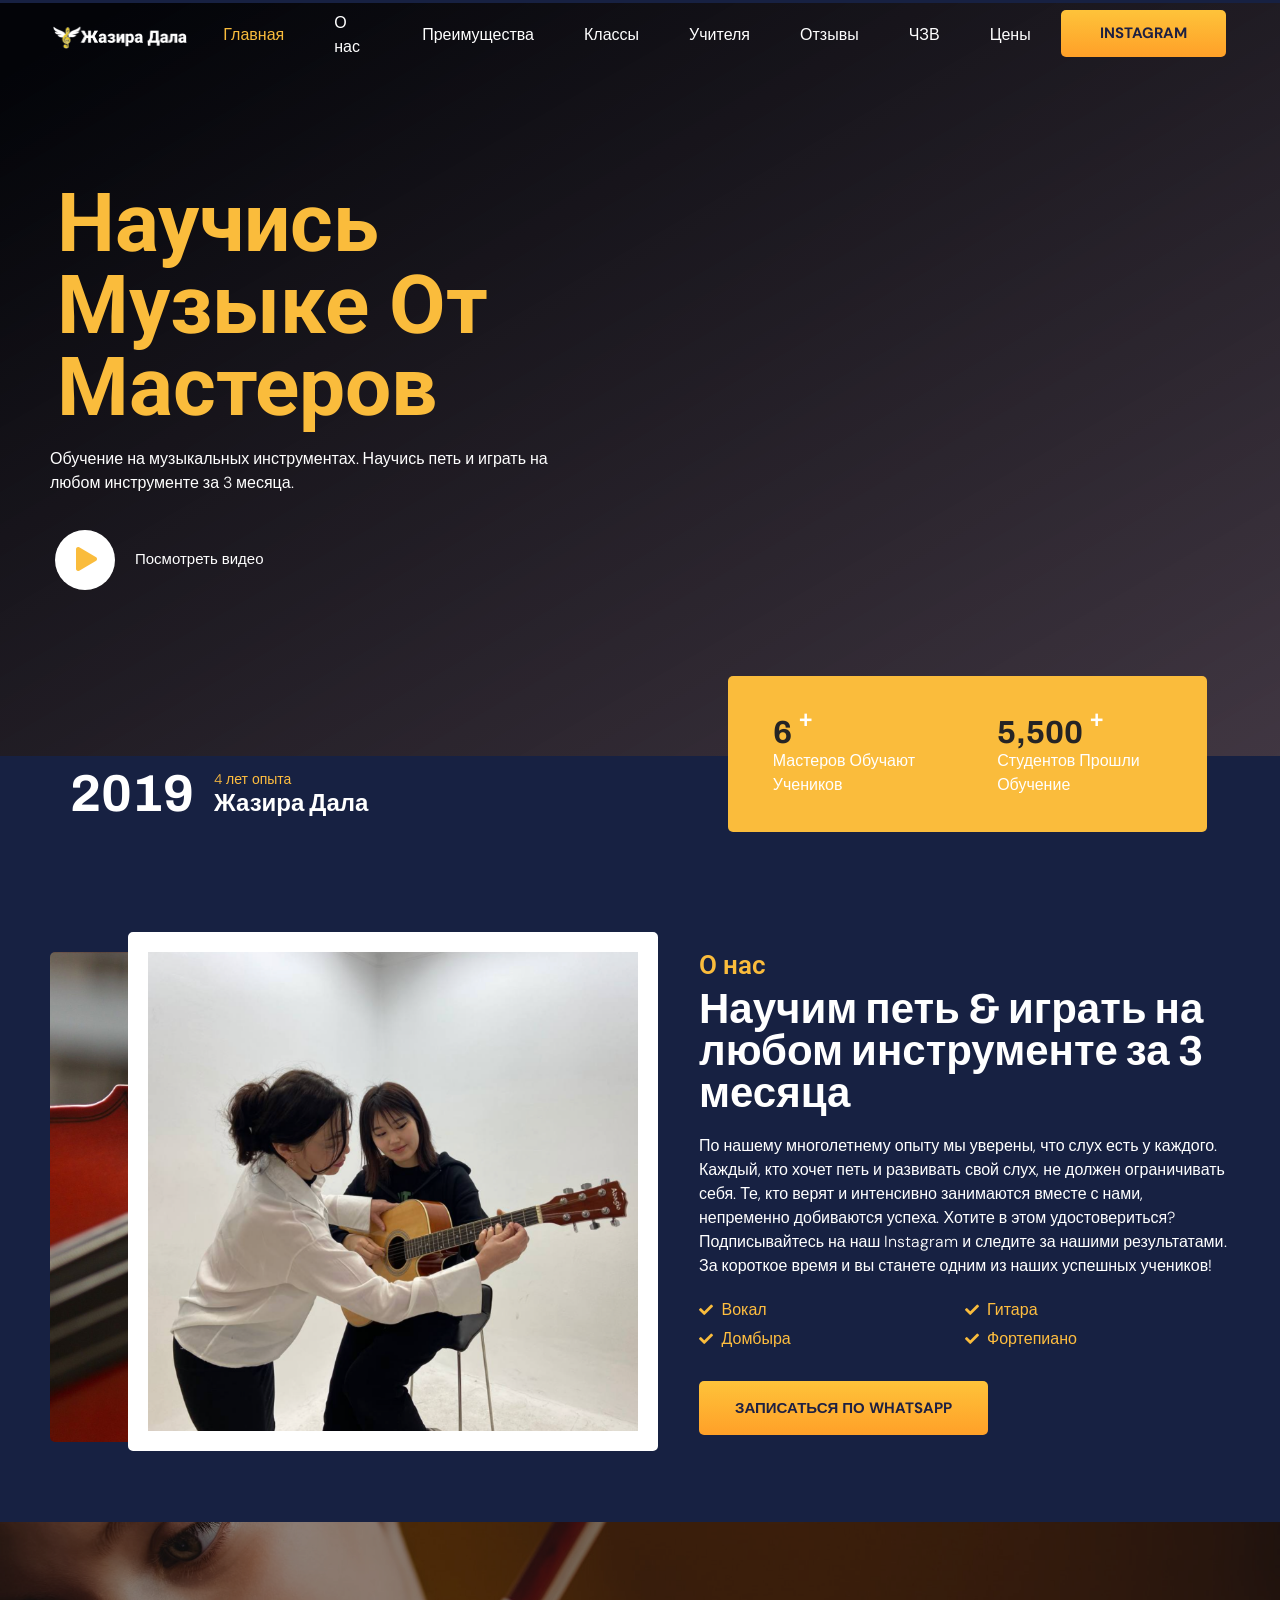
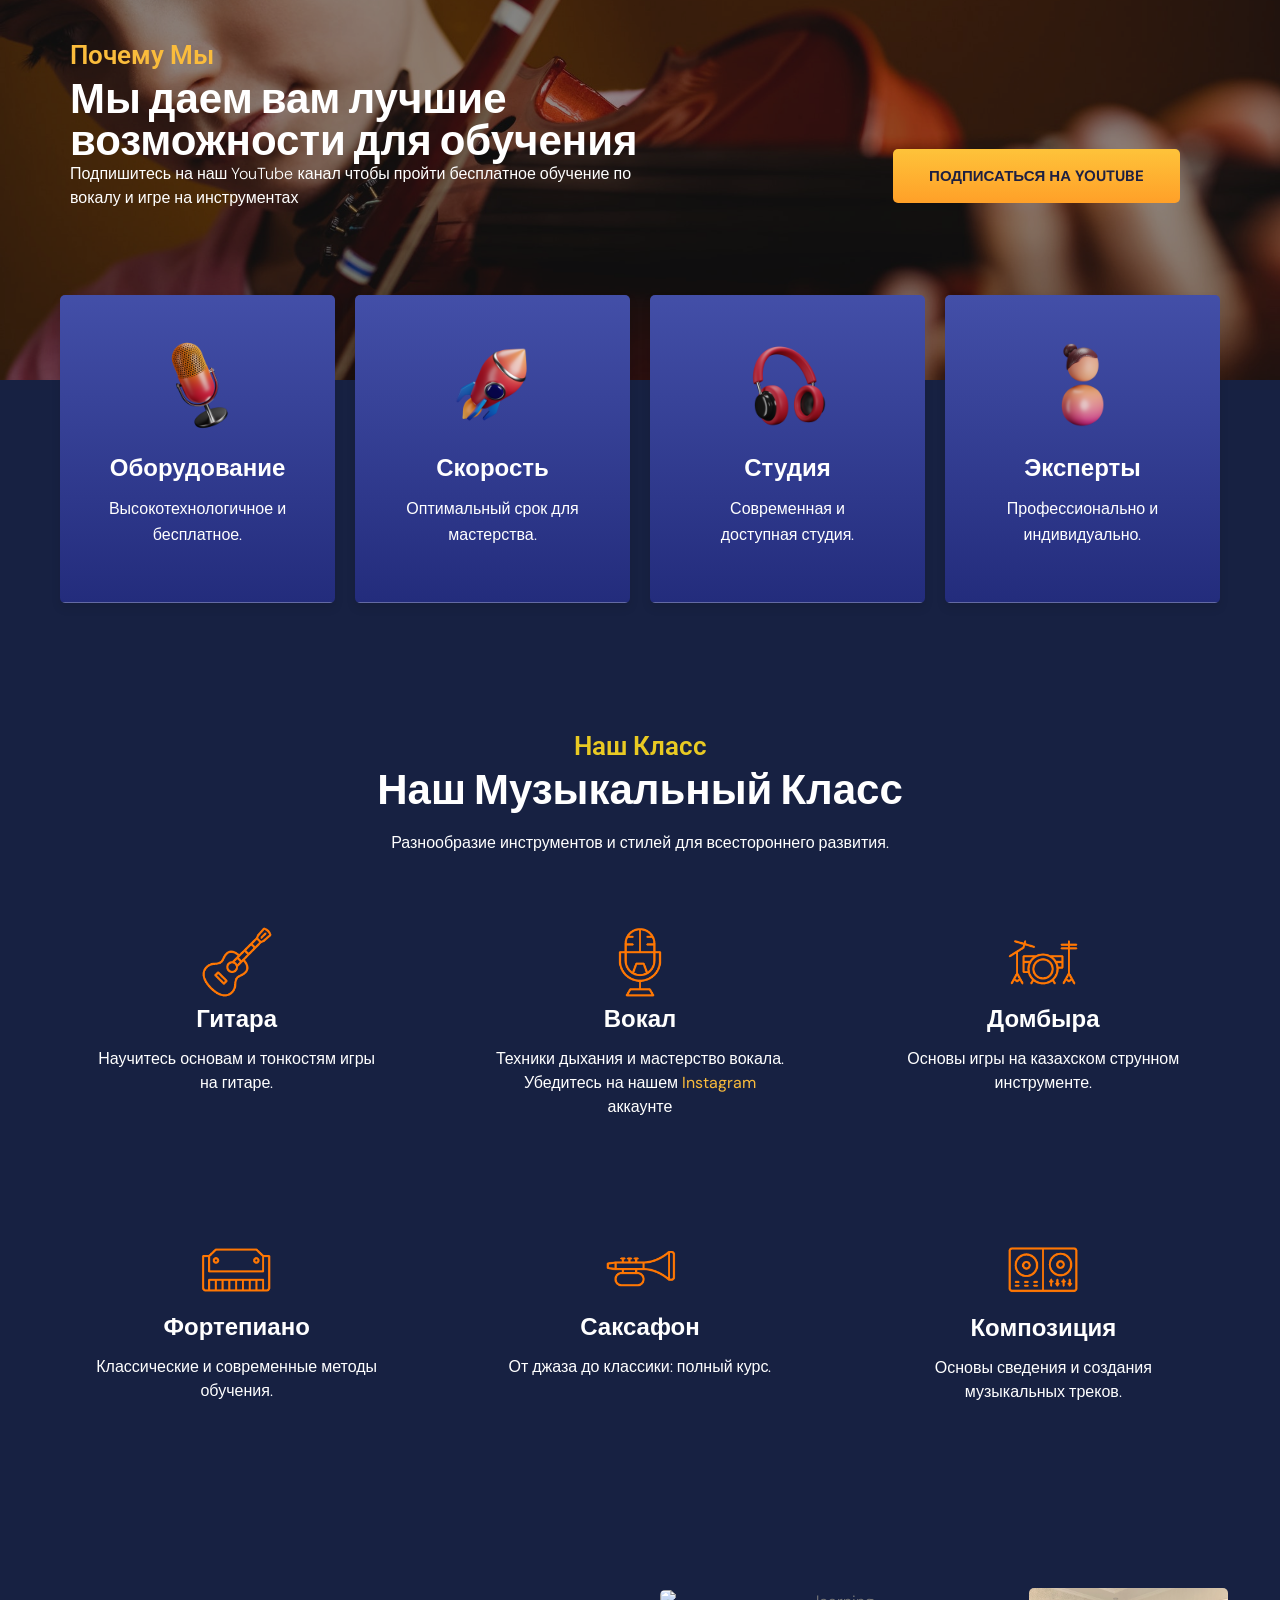
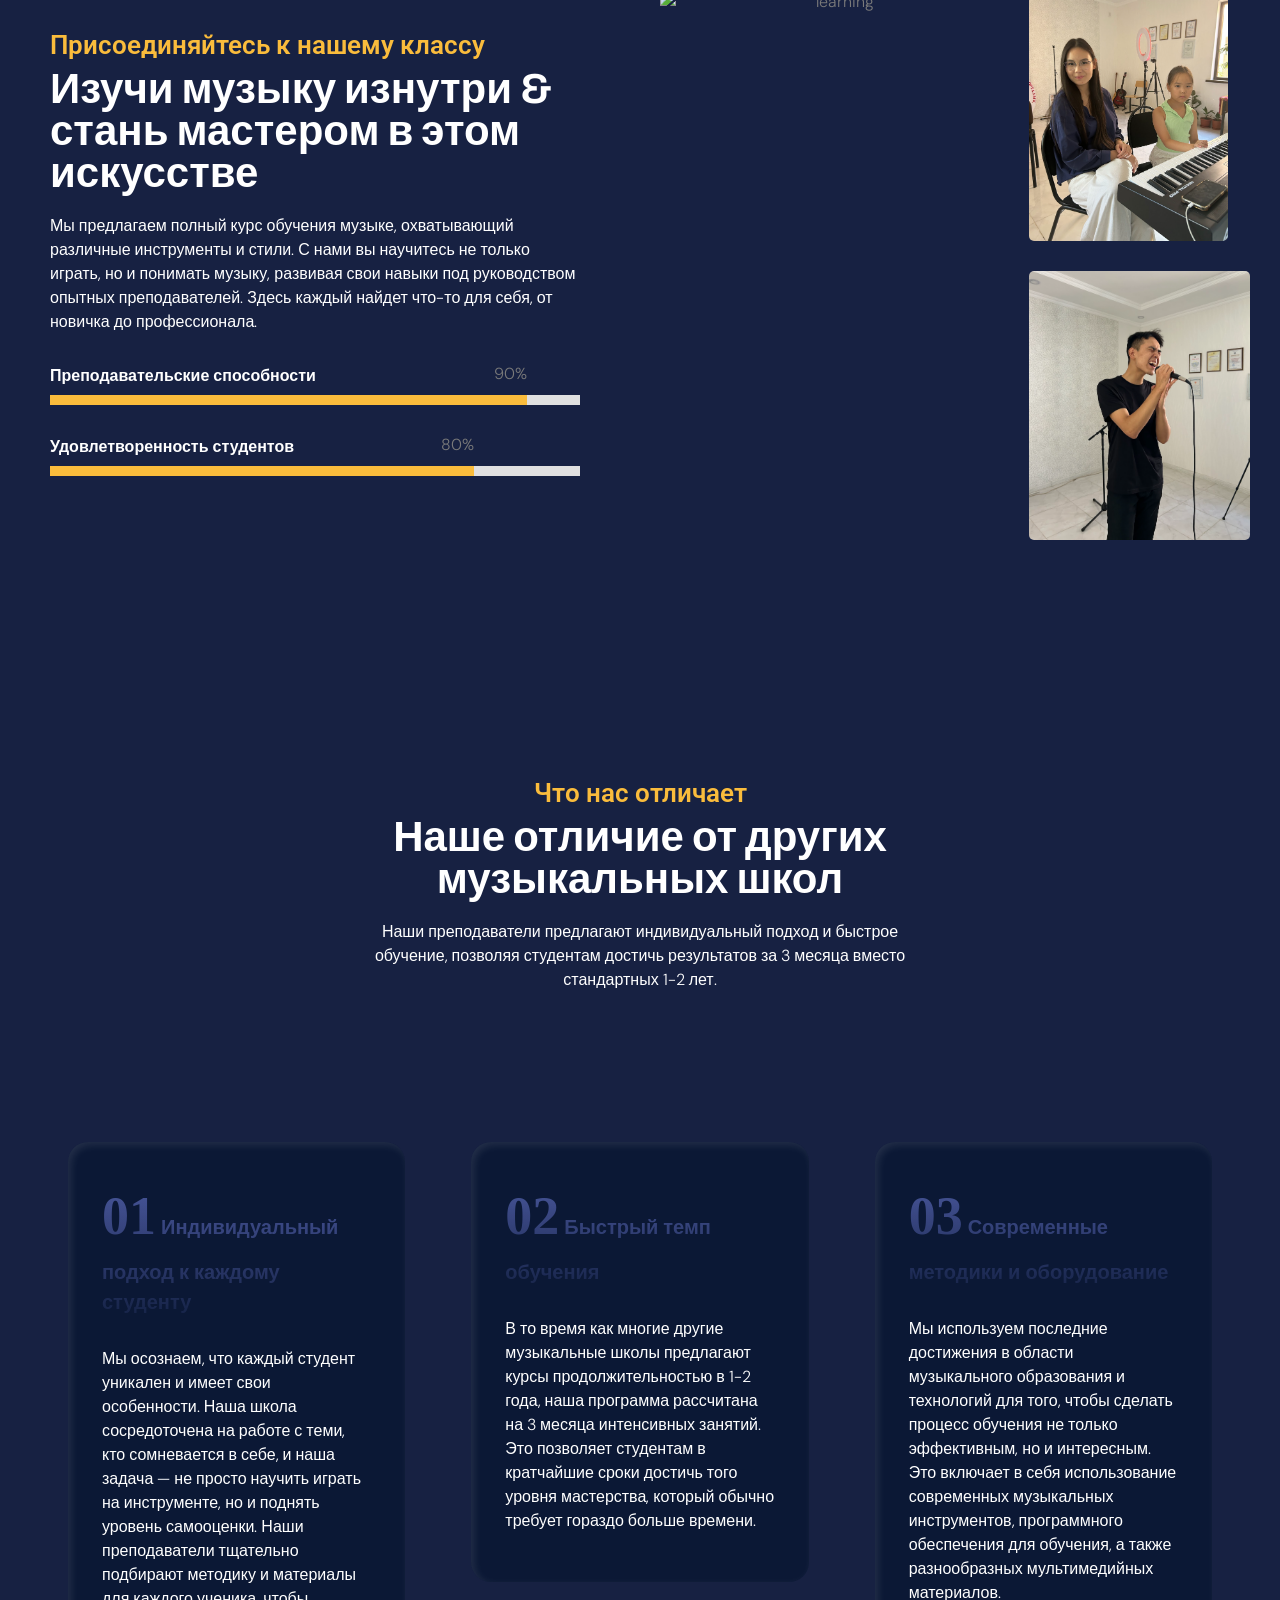
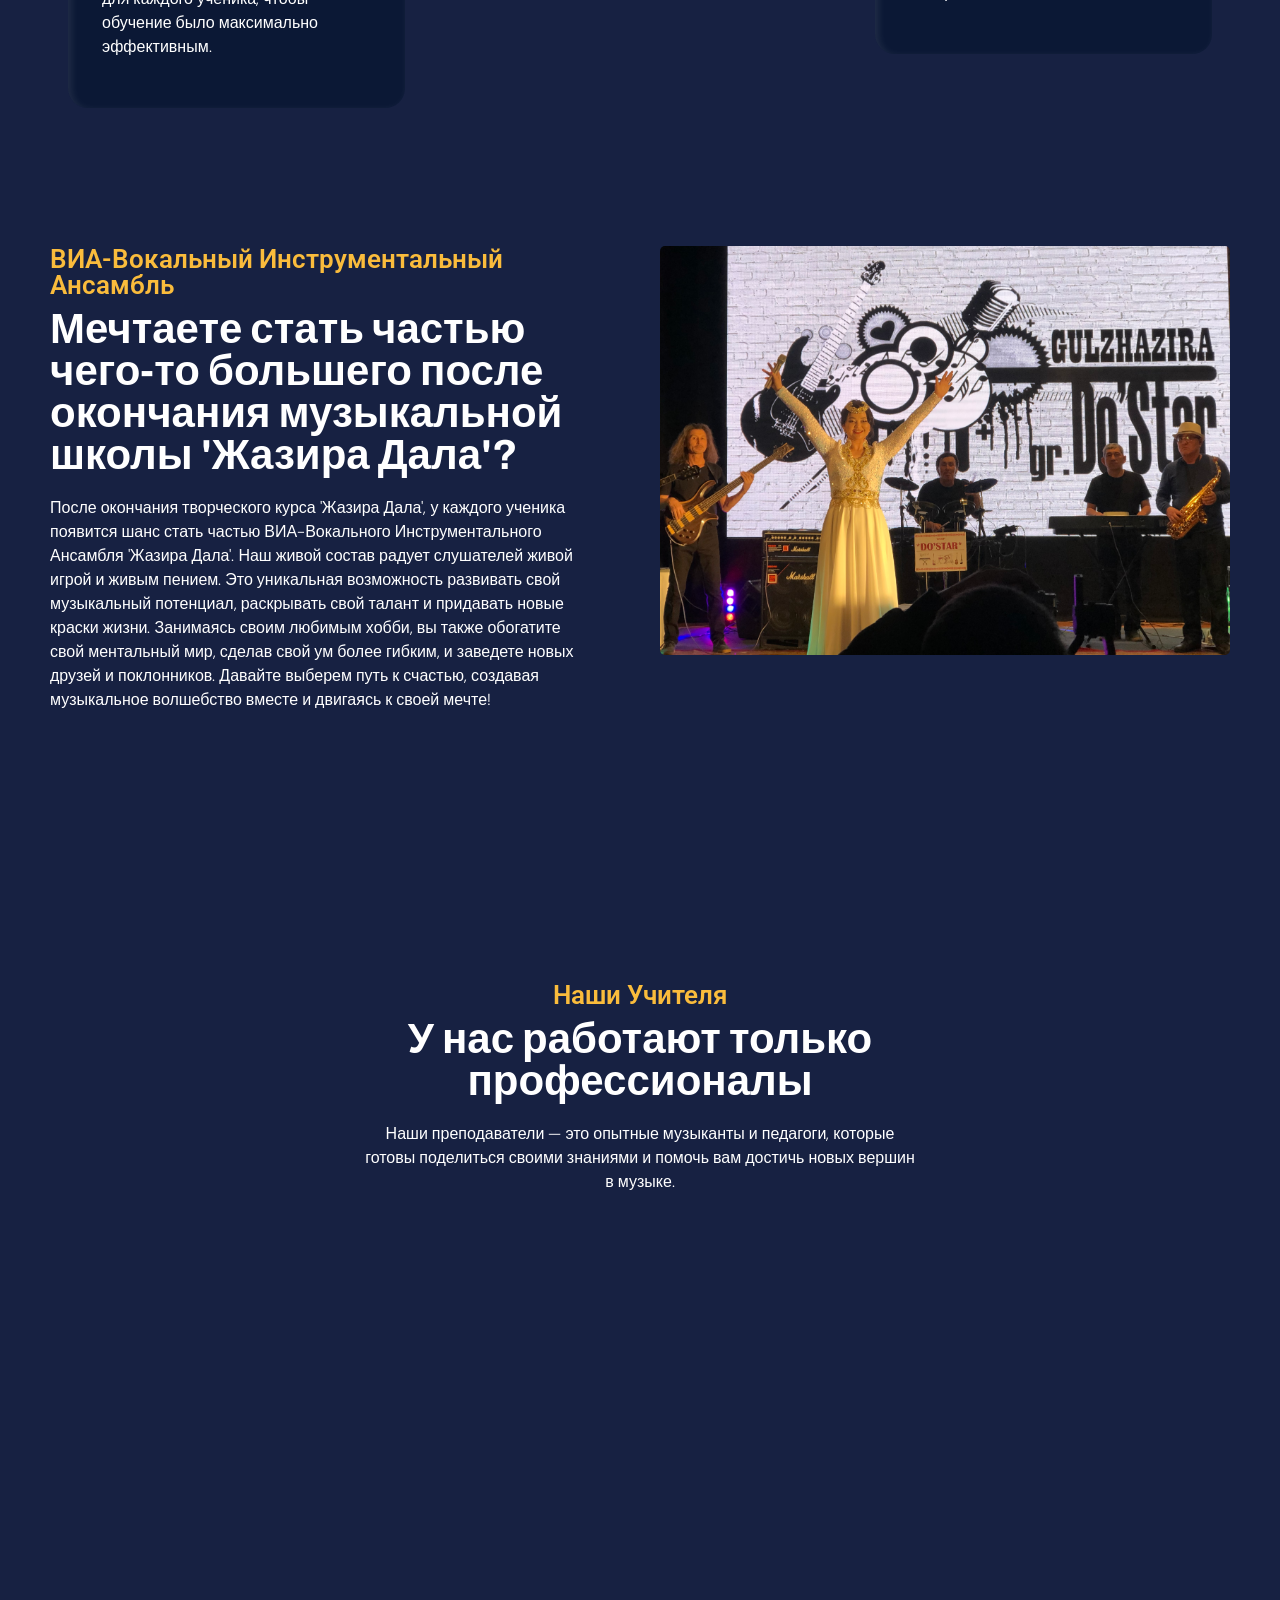
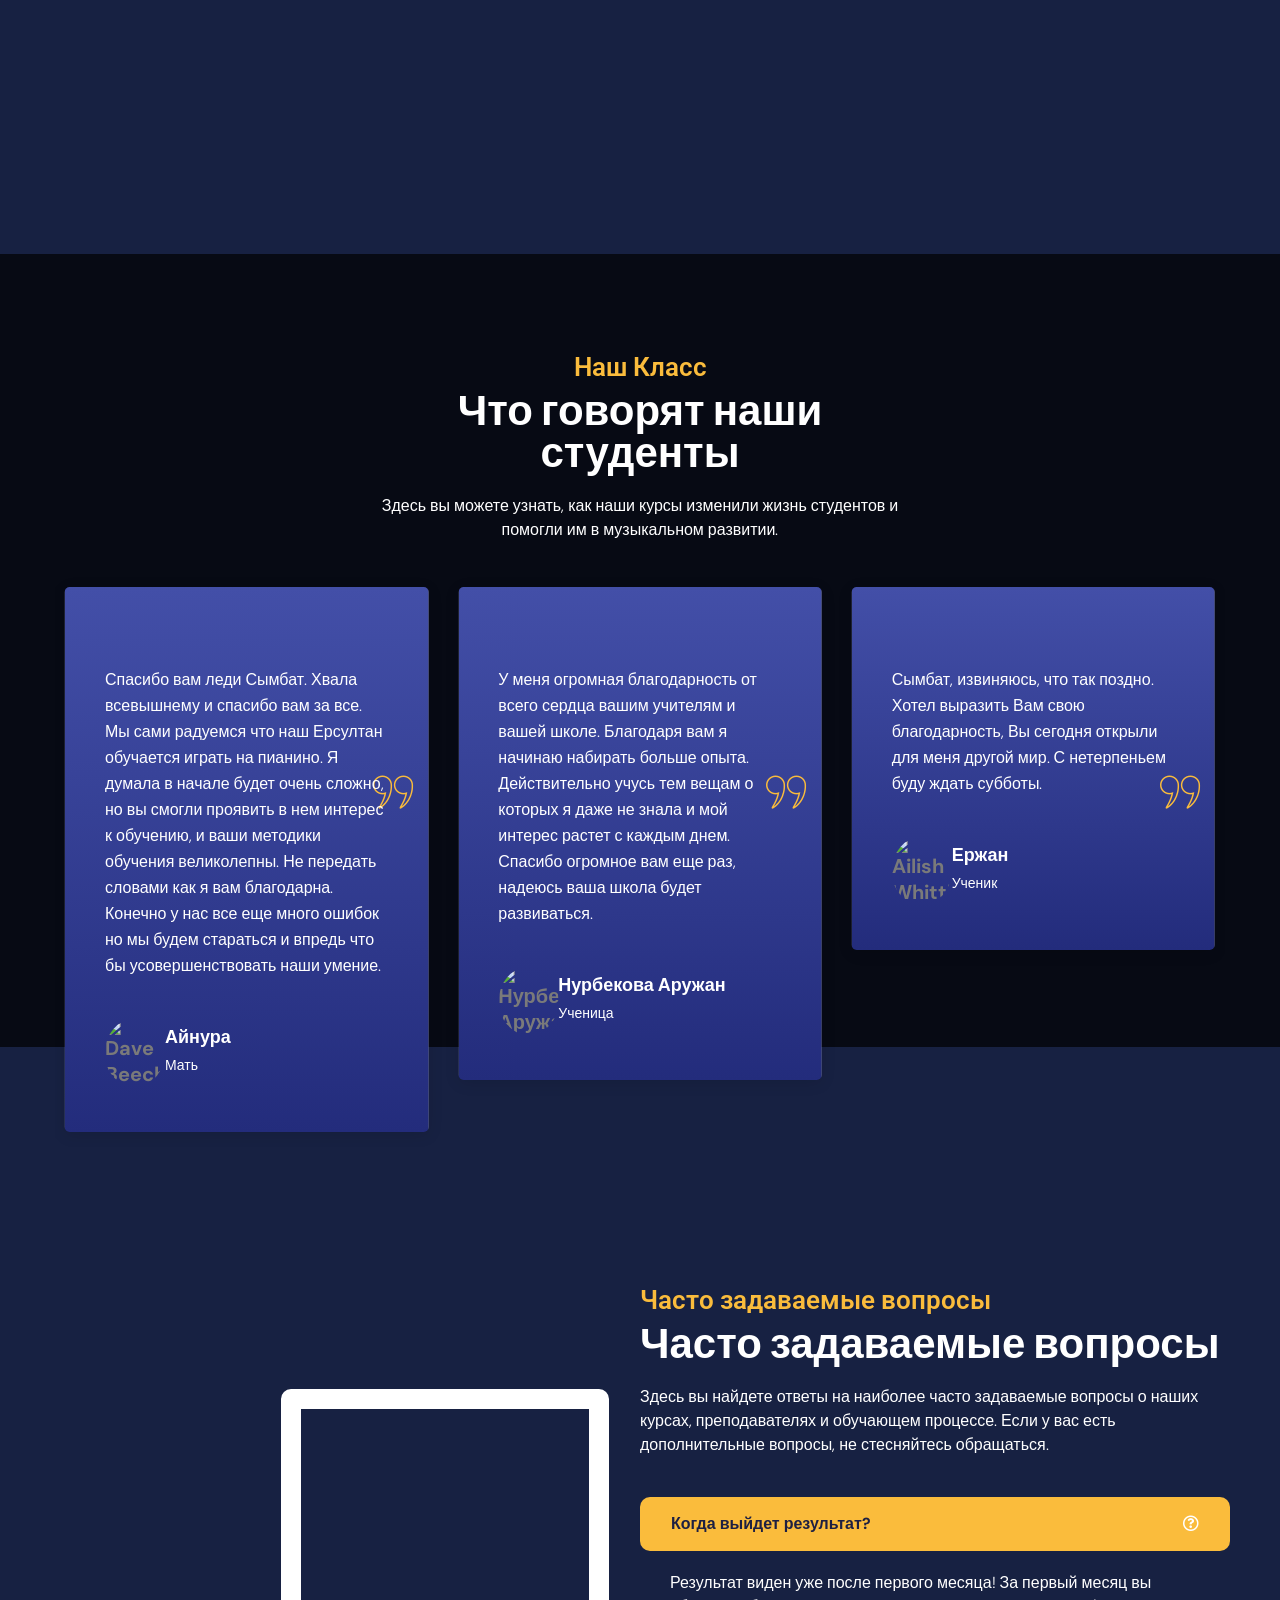
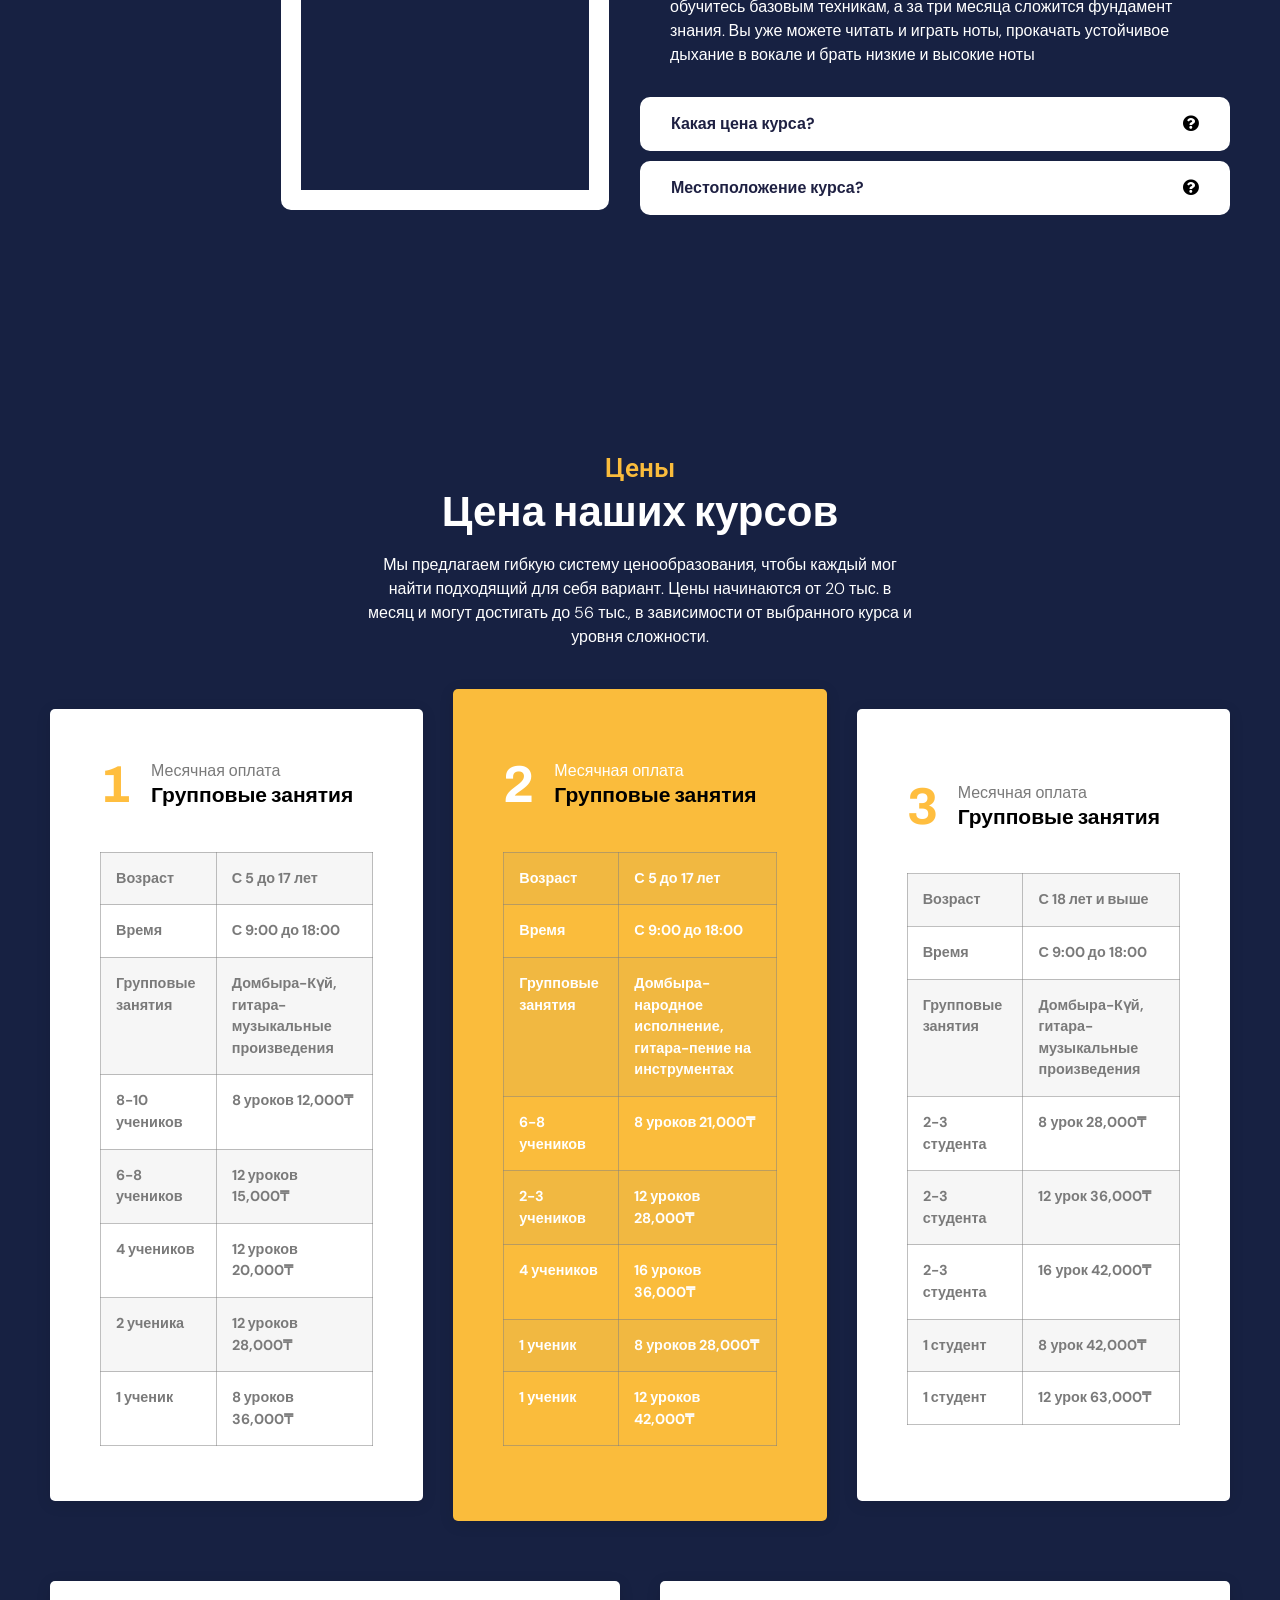
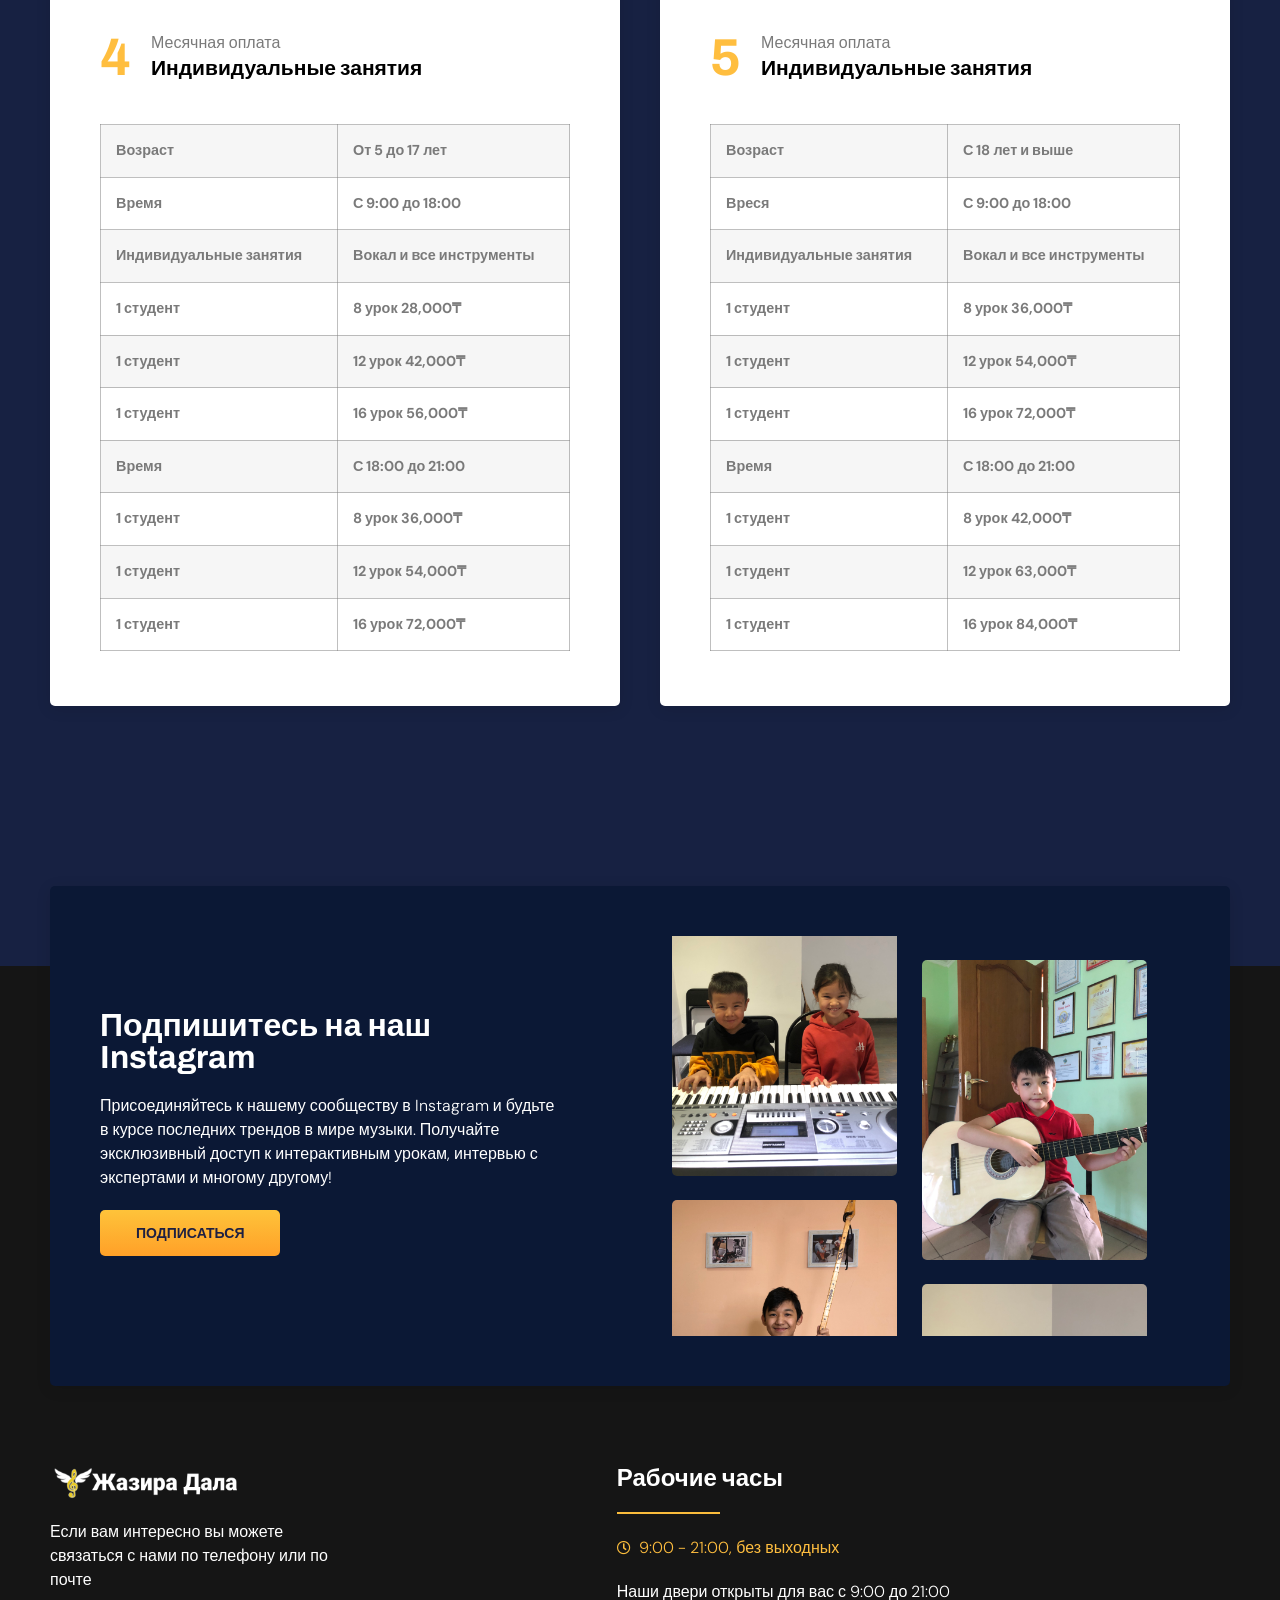
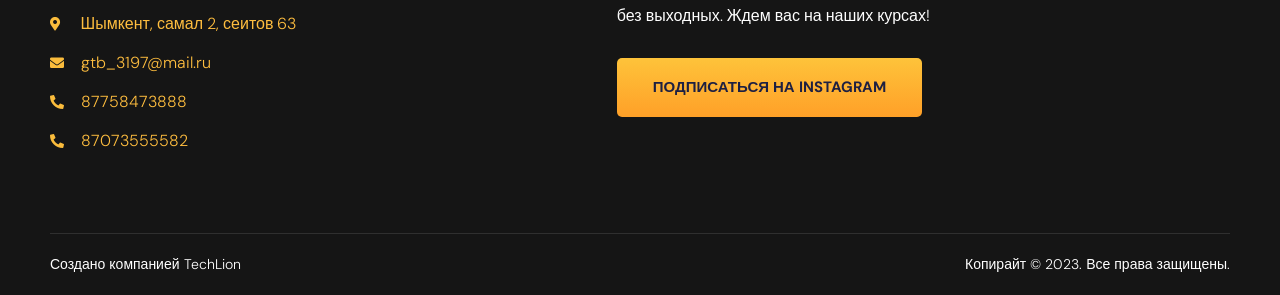
==== commit 10d8bbd5: "hh" ====
--- a/index.html
+++ b/index.html
@@ -4390,23 +4390,23 @@
                           </tr>
                           <tr>
                             <td>8-10 учеников</td>
-                            <td>8 уроков ₸12,000</td>
+                            <td>8 уроков 12,000₸</td>
                         </tr>
                         <tr>
                           <td>6-8 учеников</td>
-                          <td>12 уроков ₸15,000</td>
+                          <td>12 уроков 15,000₸</td>
                       </tr>
                       <tr>
                         <td>4 учеников</td>
-                        <td>12 уроков ₸20,000</td>
+                        <td>12 уроков 20,000₸</td>
                     </tr>
                   <tr>
                     <td>2 ученика</td>
-                    <td>12 уроков ₸28,000</td>
+                    <td>12 уроков 28,000₸</td>
                 </tr>
                 <tr>
                   <td>1 ученик</td>
-                  <td>8 уроков ₸36,000</td>
+                  <td>8 уроков 36,000₸</td>
               </tr>
                               <!-- ... other rows ... -->
                           </table>
@@ -4485,23 +4485,23 @@
                           </tr>
                           <tr>
                             <td>6-8 учеников</td>
-                            <td>8 уроков ₸21,000</td>
+                            <td>8 уроков 21,000₸</td>
                         </tr>
                         <tr>
                           <td>2-3 учеников</td>
-                          <td>12 уроков ₸28,000</td>
+                          <td>12 уроков 28,000₸</td>
                       </tr>
                       <tr>
                         <td>4 учеников</td>
-                        <td>16 уроков ₸36,000</td>
+                        <td>16 уроков 36,000₸</td>
                     </tr>
                   <tr>
                     <td>1 ученик</td>
-                    <td>8 уроков ₸28,000</td>
+                    <td>8 уроков 28,000₸</td>
                 </tr>
                 <tr>
                   <td>1 ученик</td>
-                  <td>12 уроков ₸42,000</td>
+                  <td>12 уроков 42,000₸</td>
               </tr>
                               <!-- ... other rows ... -->
                           </table>
@@ -4579,23 +4579,23 @@
                           </tr>
                           <tr>
                             <td>2-3 студента</td>
-                            <td>8 урок ₸28,000</td>
+                            <td>8 урок 28,000₸</td>
                         </tr>
                         <tr>
                           <td>2-3 студента</td>
-                          <td>12 урок ₸36,000</td>
+                          <td>12 урок 36,000₸</td>
                       </tr>
                       <tr>
                         <td>2-3 студента</td>
-                        <td>16 урок ₸42,000</td>
+                        <td>16 урок 42,000₸</td>
                     </tr>
                   <tr>
                     <td>1 студент</td>
-                    <td>8 урок ₸42,000</td>
+                    <td>8 урок 42,000₸</td>
                 </tr>
                 <tr>
                   <td>1 студент</td>
-                  <td>12 урок ₸63,000</td>
+                  <td>12 урок 63,000₸</td>
               </tr>
                               <!-- ... other rows ... -->
                           </table>
@@ -4684,15 +4684,15 @@
                           </tr>
                           <tr>
                             <td>1 студент</td>
-                            <td>8 урок ₸28,000</td>
+                            <td>8 урок 28,000₸</td>
                         </tr>
                         <tr>
                           <td>1 студент</td>
-                          <td>12 урок ₸42,000</td>
+                          <td>12 урок 42,000₸</td>
                       </tr>
                       <tr>
                         <td>1 студент</td>
-                        <td>16 урок ₸56,000</td>
+                        <td>16 урок 56,000₸</td>
                     </tr>
                     <tr>
                       <td>Время</td>
@@ -4700,15 +4700,15 @@
                   </tr>
                   <tr>
                     <td>1 студент</td>
-                    <td>8 урок ₸36,000</td>
+                    <td>8 урок 36,000₸</td>
                 </tr>
                 <tr>
                   <td>1 студент</td>
-                  <td>12 урок ₸54,000</td>
+                  <td>12 урок 54,000₸</td>
               </tr>
               <tr>
                 <td>1 студент</td>
-                <td>16 урок ₸72,000</td>
+                <td>16 урок 72,000₸</td>
             </tr>
                               <!-- ... other rows ... -->
                           </table>
@@ -4787,15 +4787,15 @@
                         </tr>
                         <tr>
                           <td>1 студент</td>
-                          <td>8 урок ₸36,000</td>
+                          <td>8 урок 36,000₸</td>
                       </tr>
                       <tr>
                         <td>1 студент</td>
-                        <td>12 урок ₸54,000</td>
+                        <td>12 урок 54,000₸</td>
                     </tr>
                     <tr>
                       <td>1 студент</td>
-                      <td>16 урок ₸72,000</td>
+                      <td>16 урок 72,000₸</td>
                   </tr>
                   <tr>
                     <td>Время</td>
@@ -4803,15 +4803,15 @@
                 </tr>
                 <tr>
                   <td>1 студент</td>
-                  <td>8 урок ₸42,000</td>
+                  <td>8 урок 42,000₸</td>
               </tr>
               <tr>
                 <td>1 студент</td>
-                <td>12 урок ₸63,000</td>
+                <td>12 урок 63,000₸</td>
             </tr>
             <tr>
               <td>1 студент</td>
-              <td>16 урок ₸84,000</td>
+              <td>16 урок 84,000₸</td>
           </tr>
                             <!-- ... other rows ... -->
                         </table>
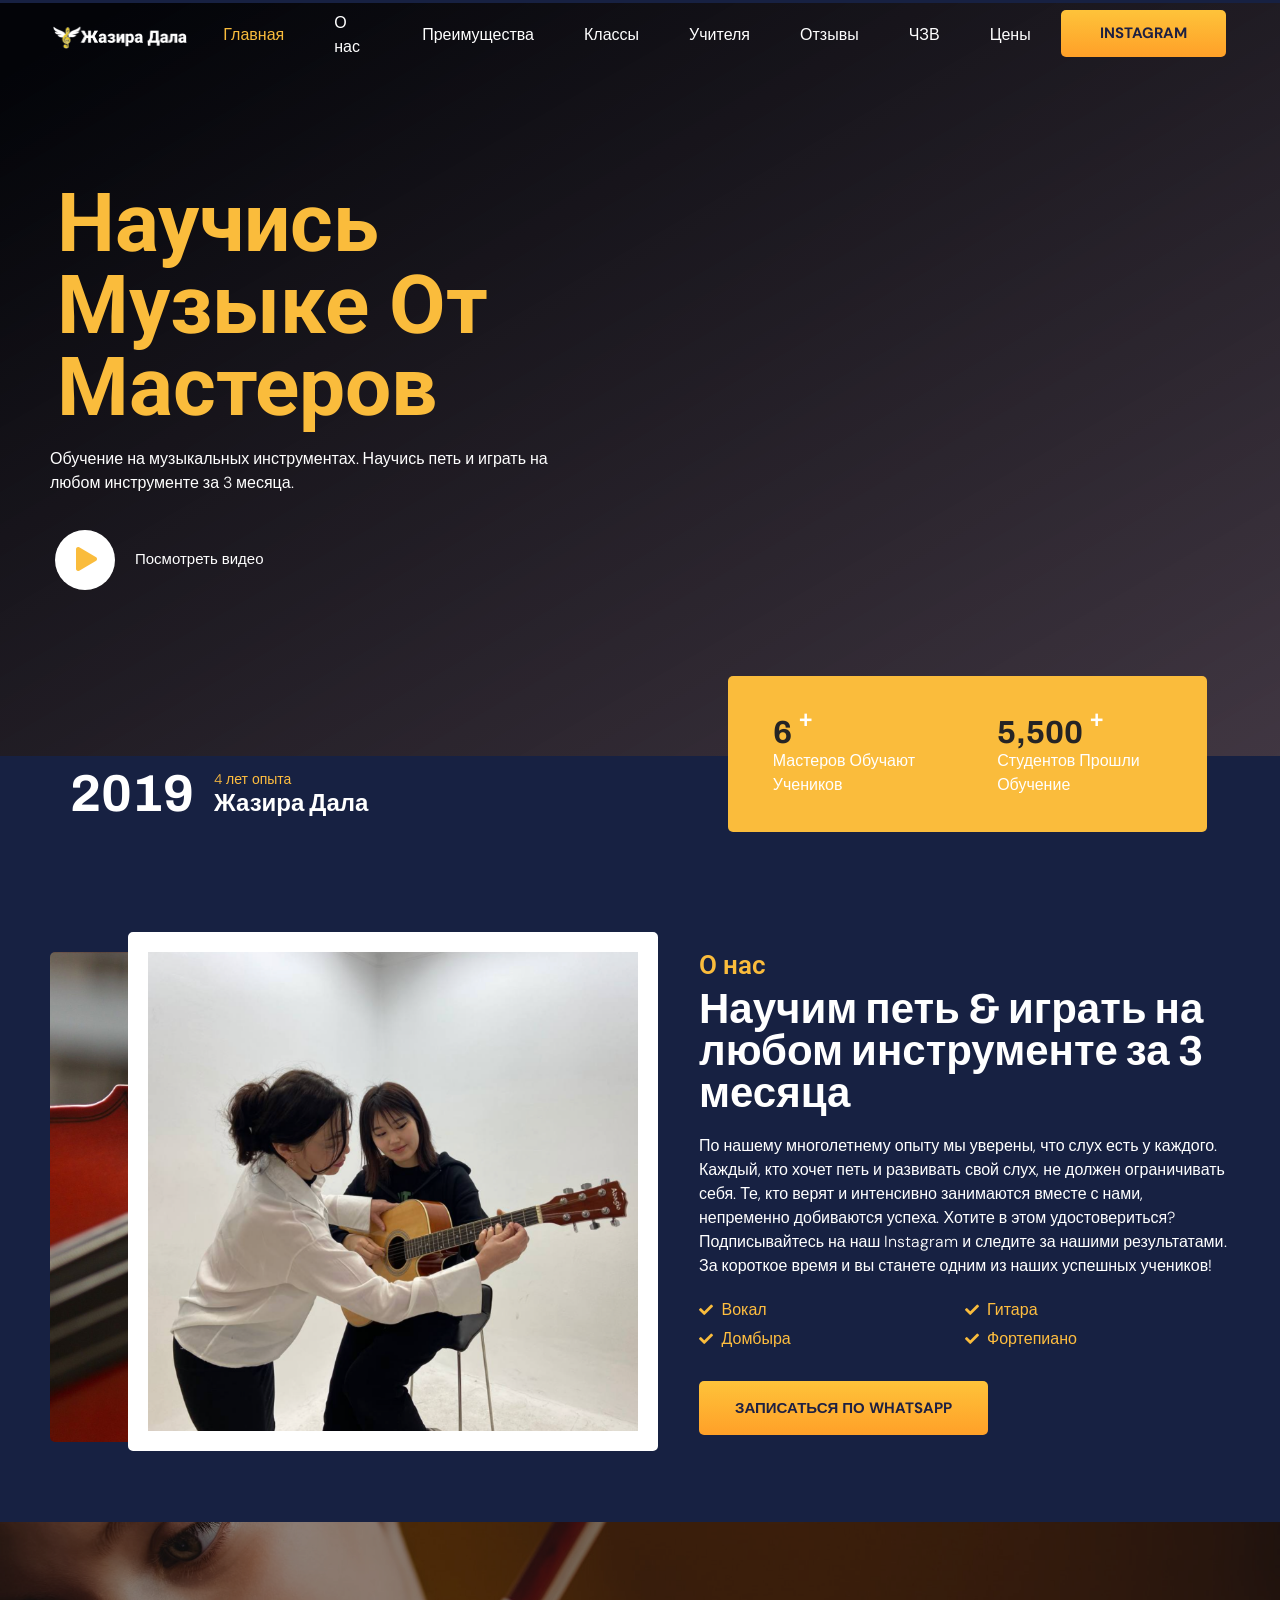
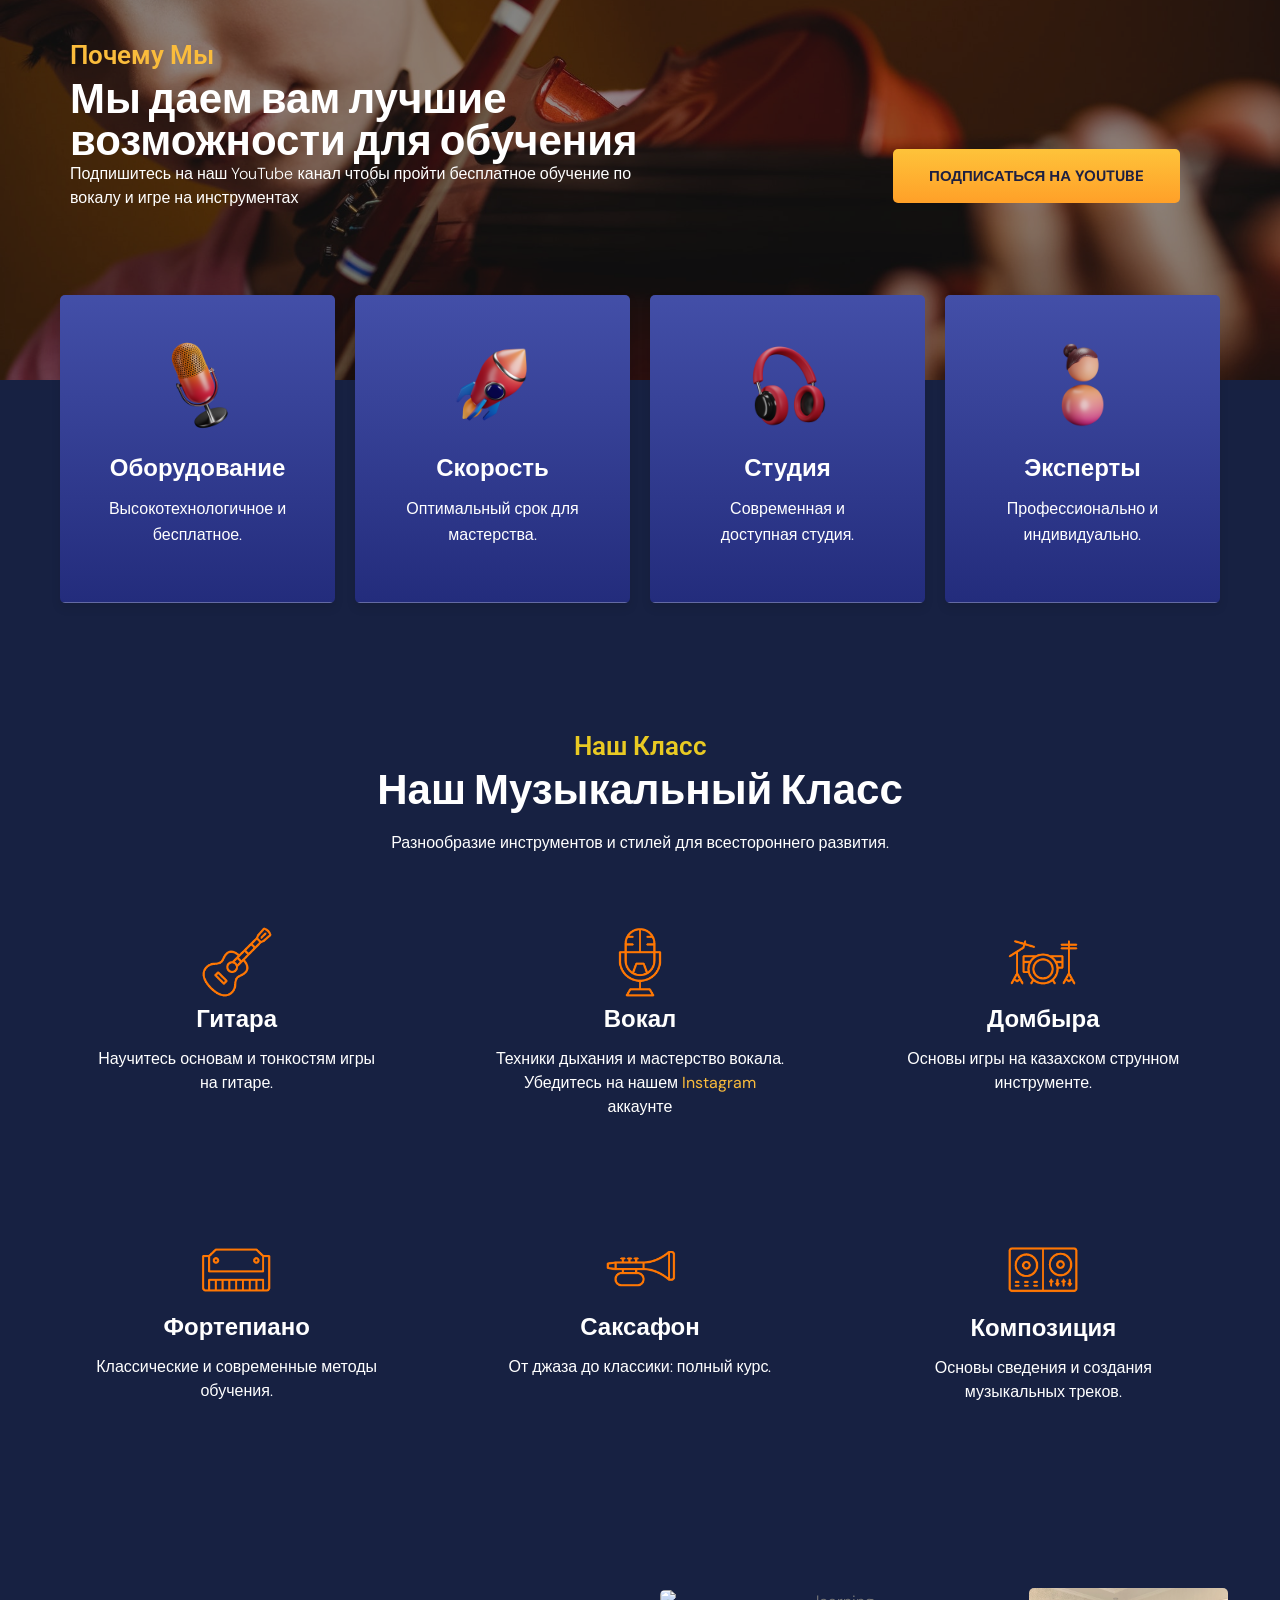
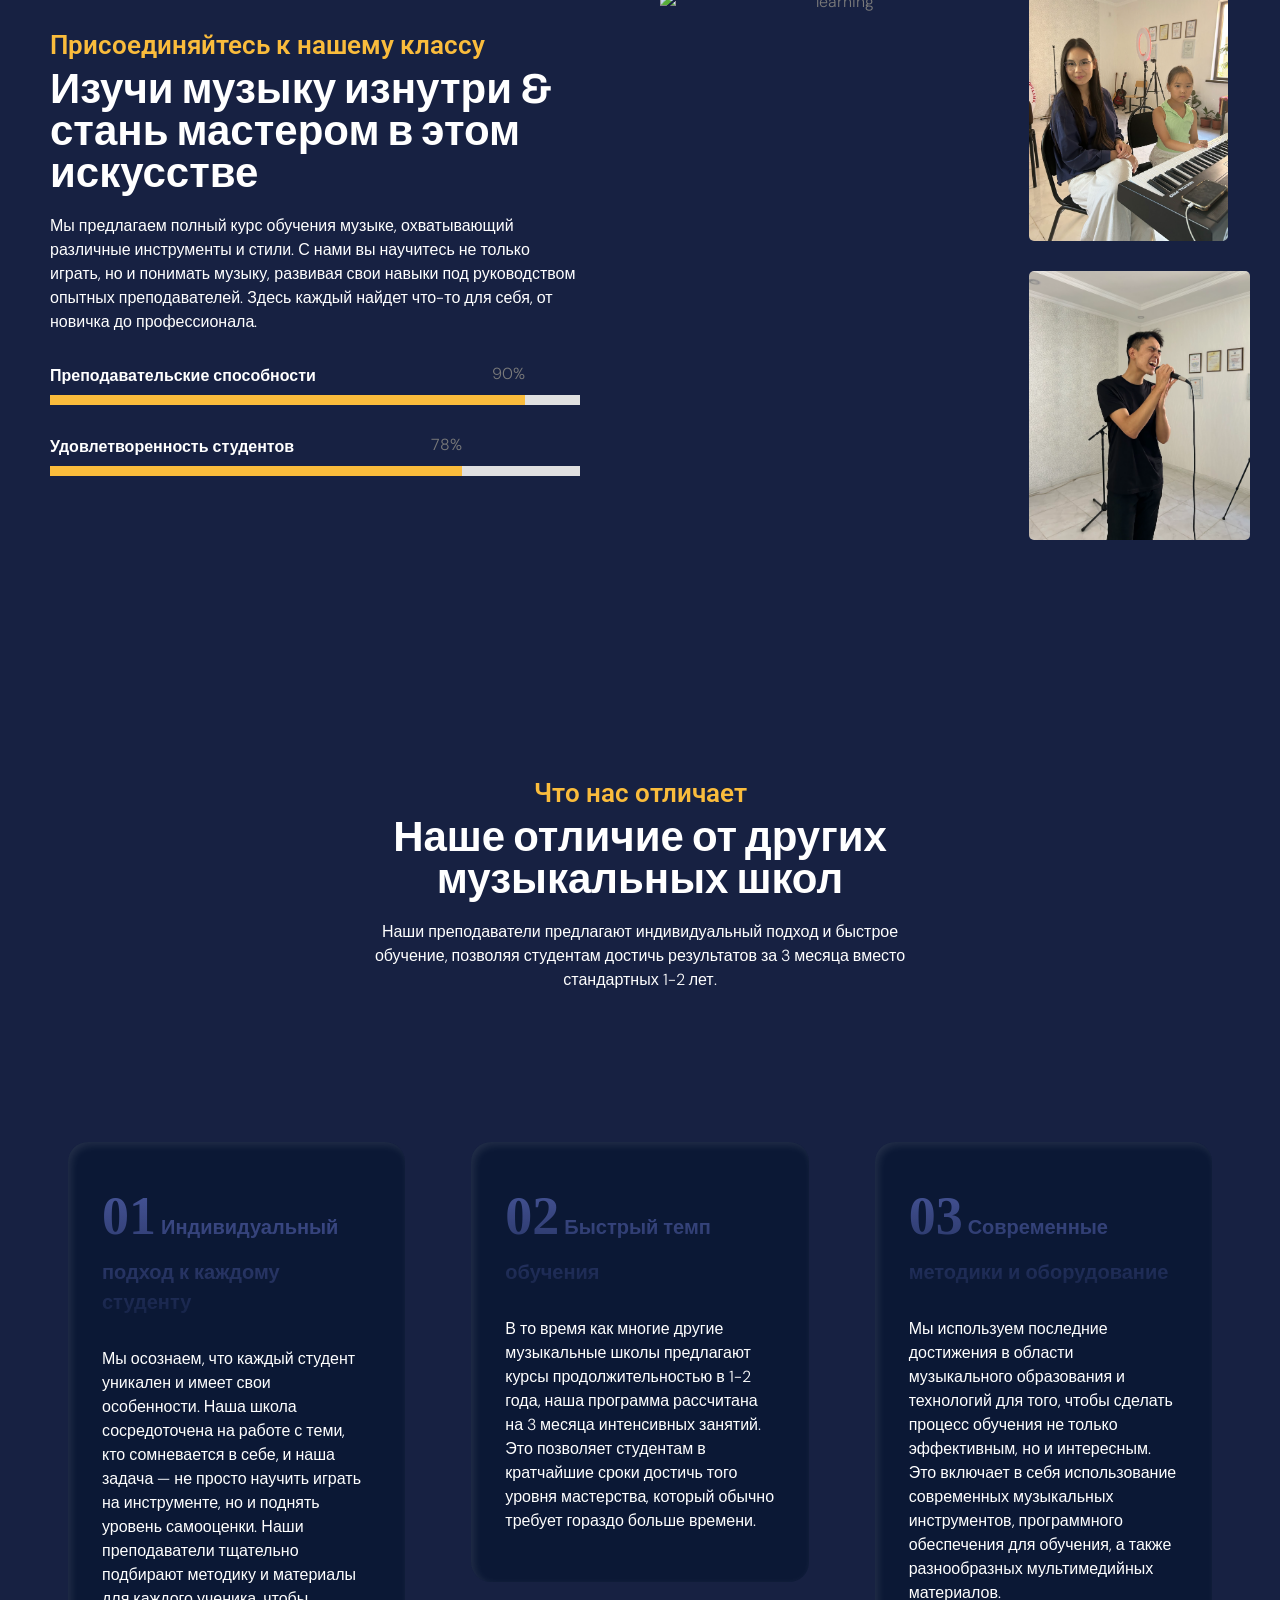
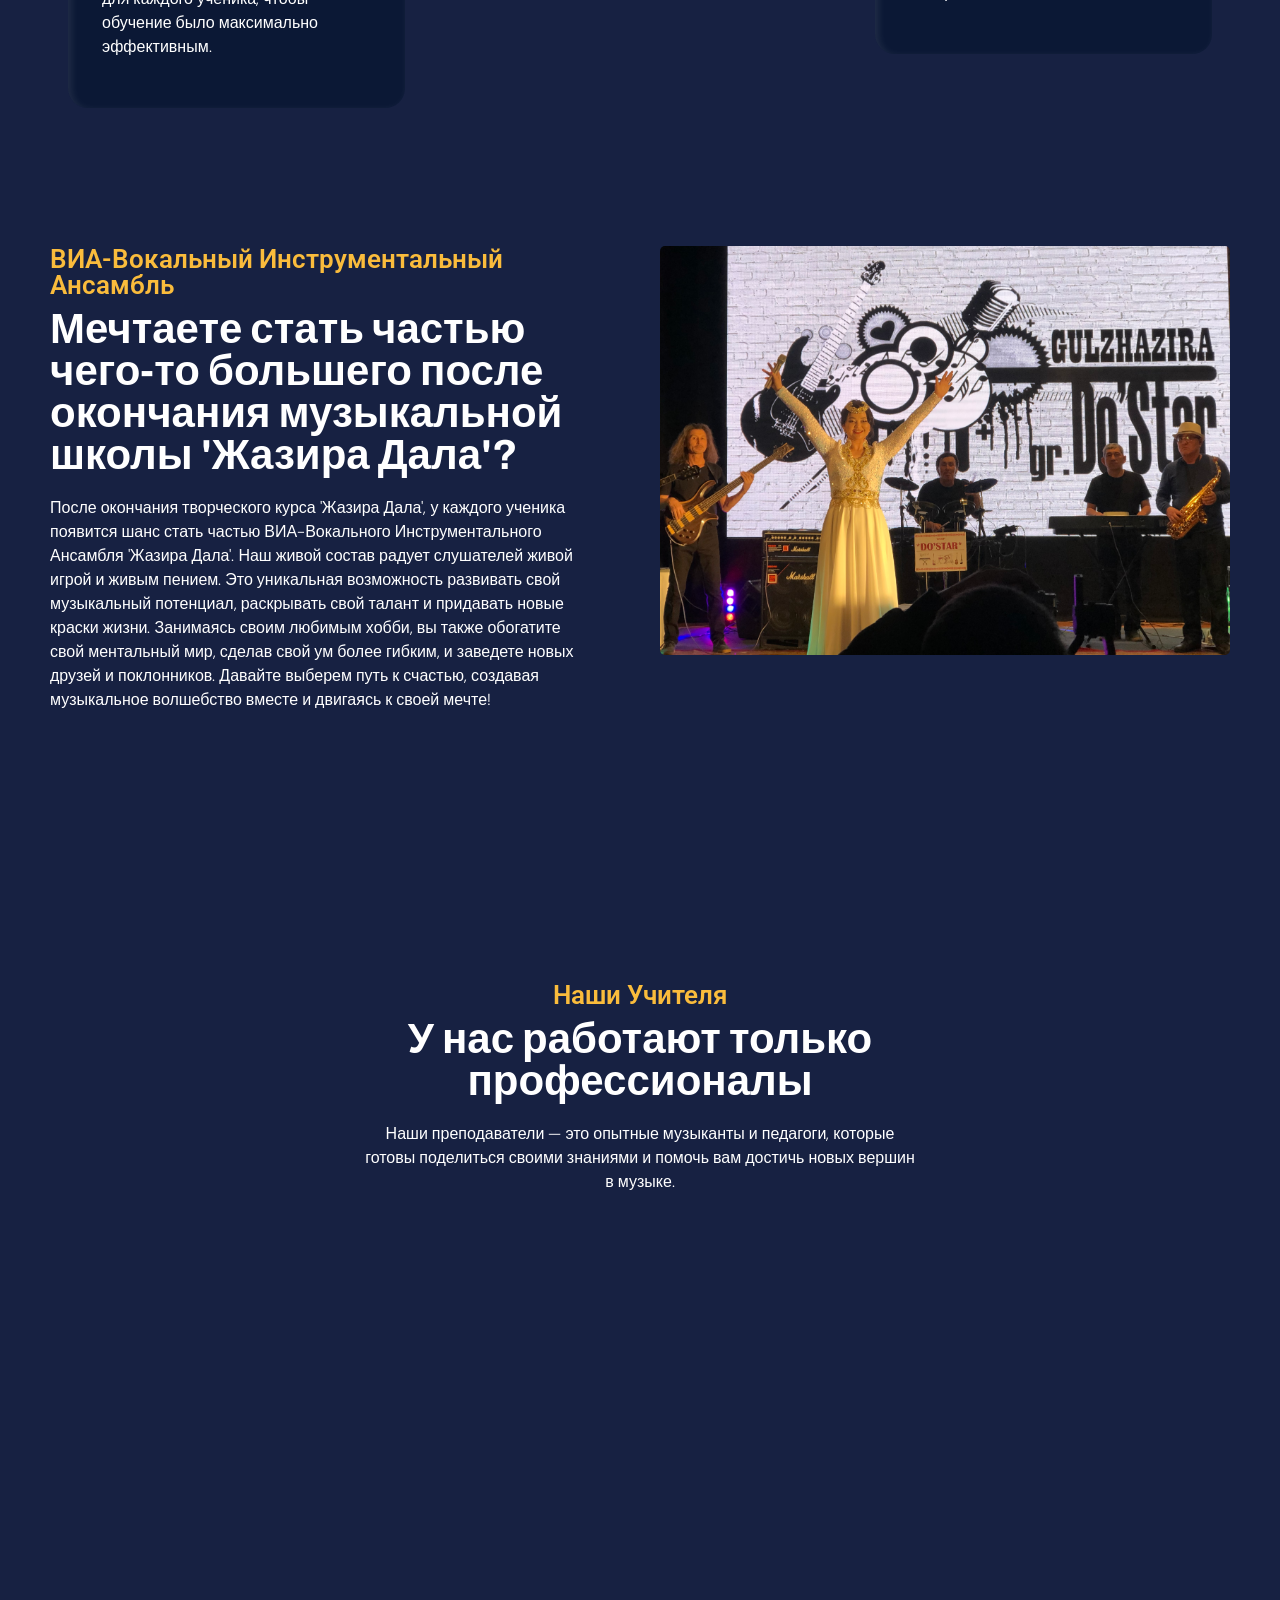
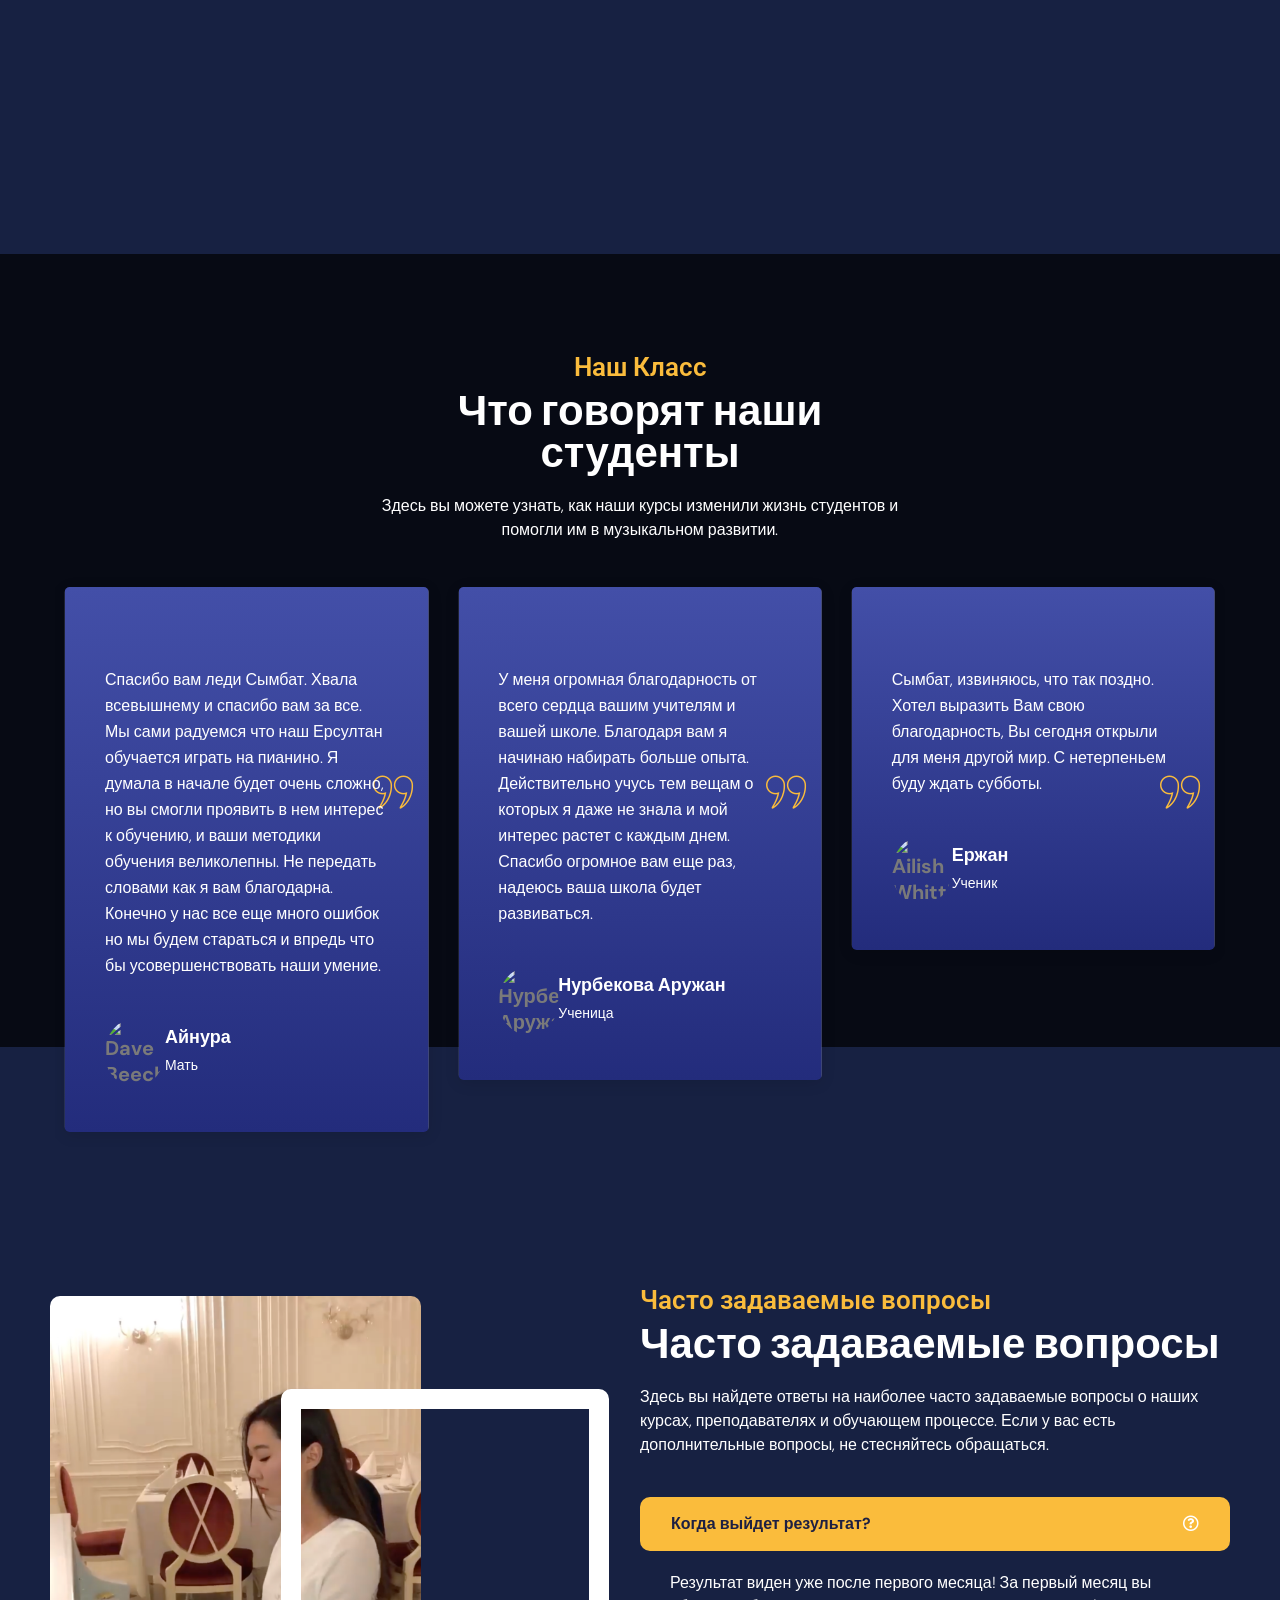
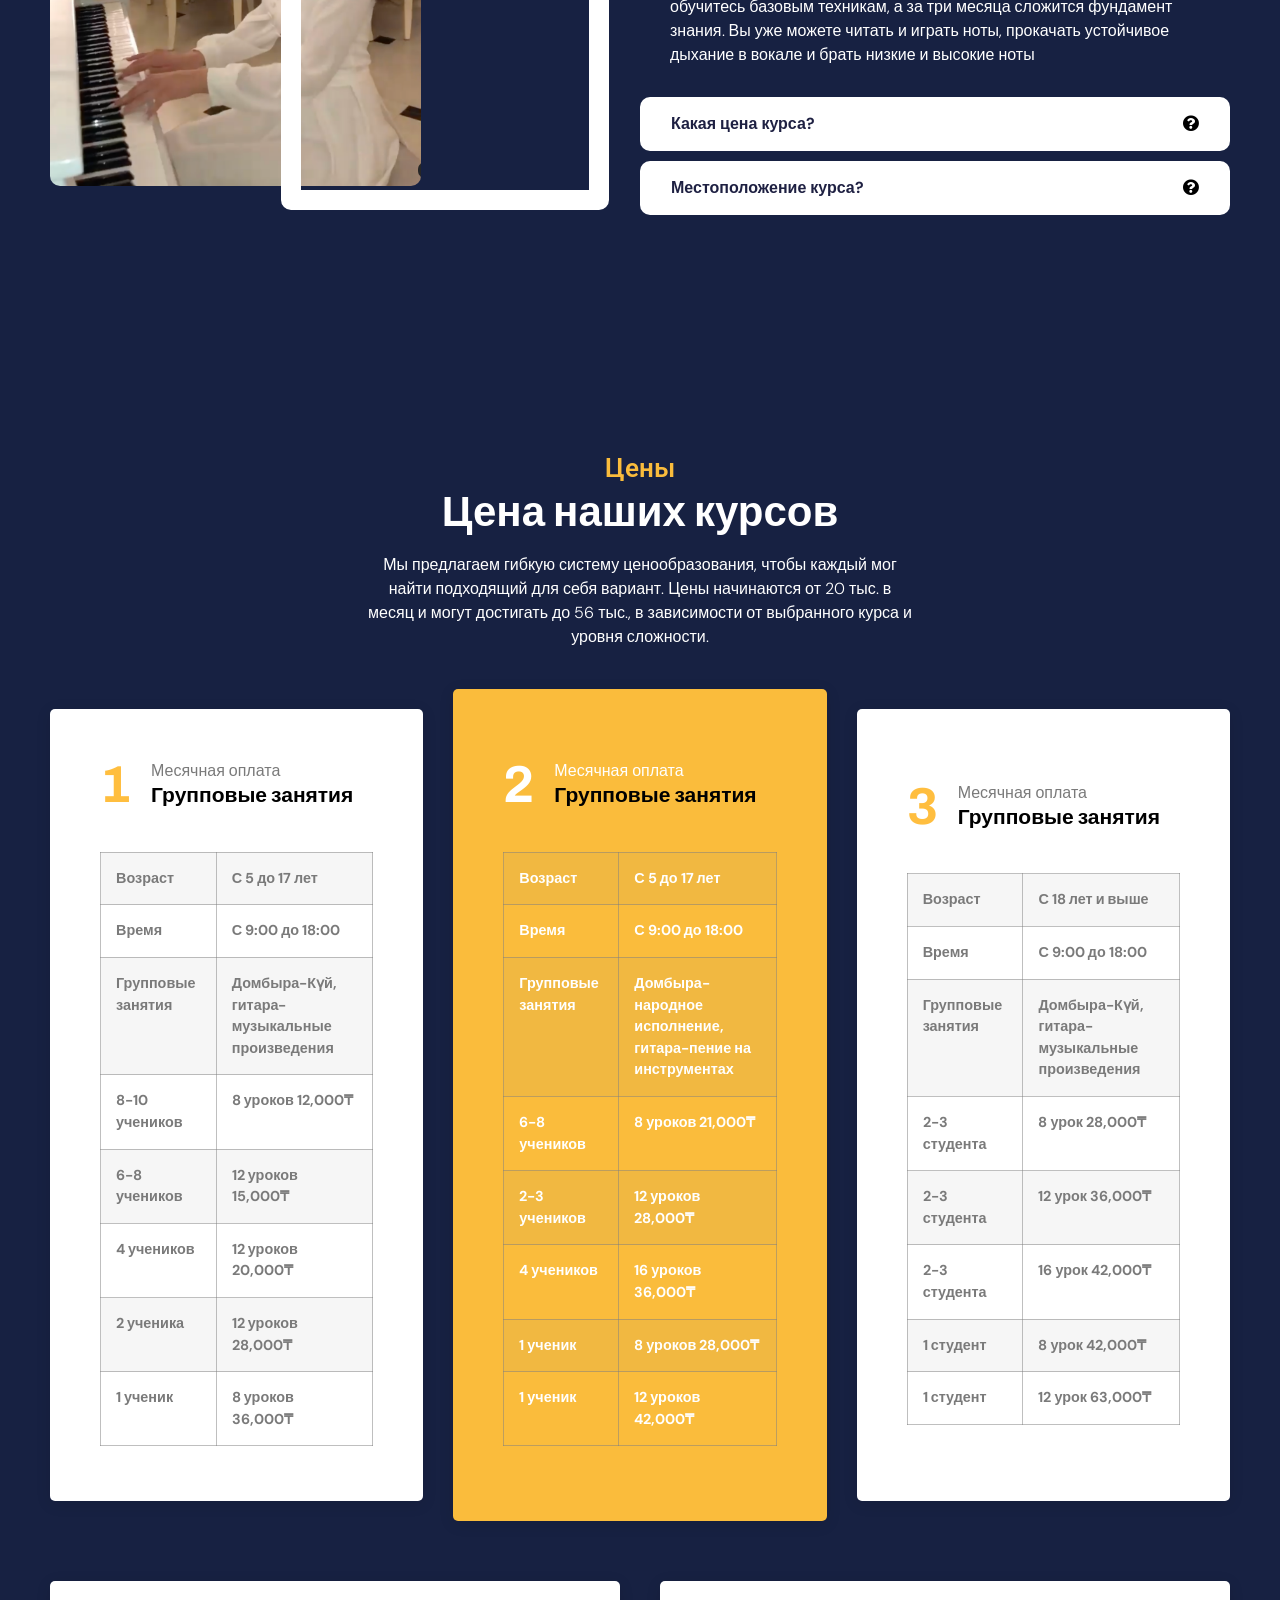
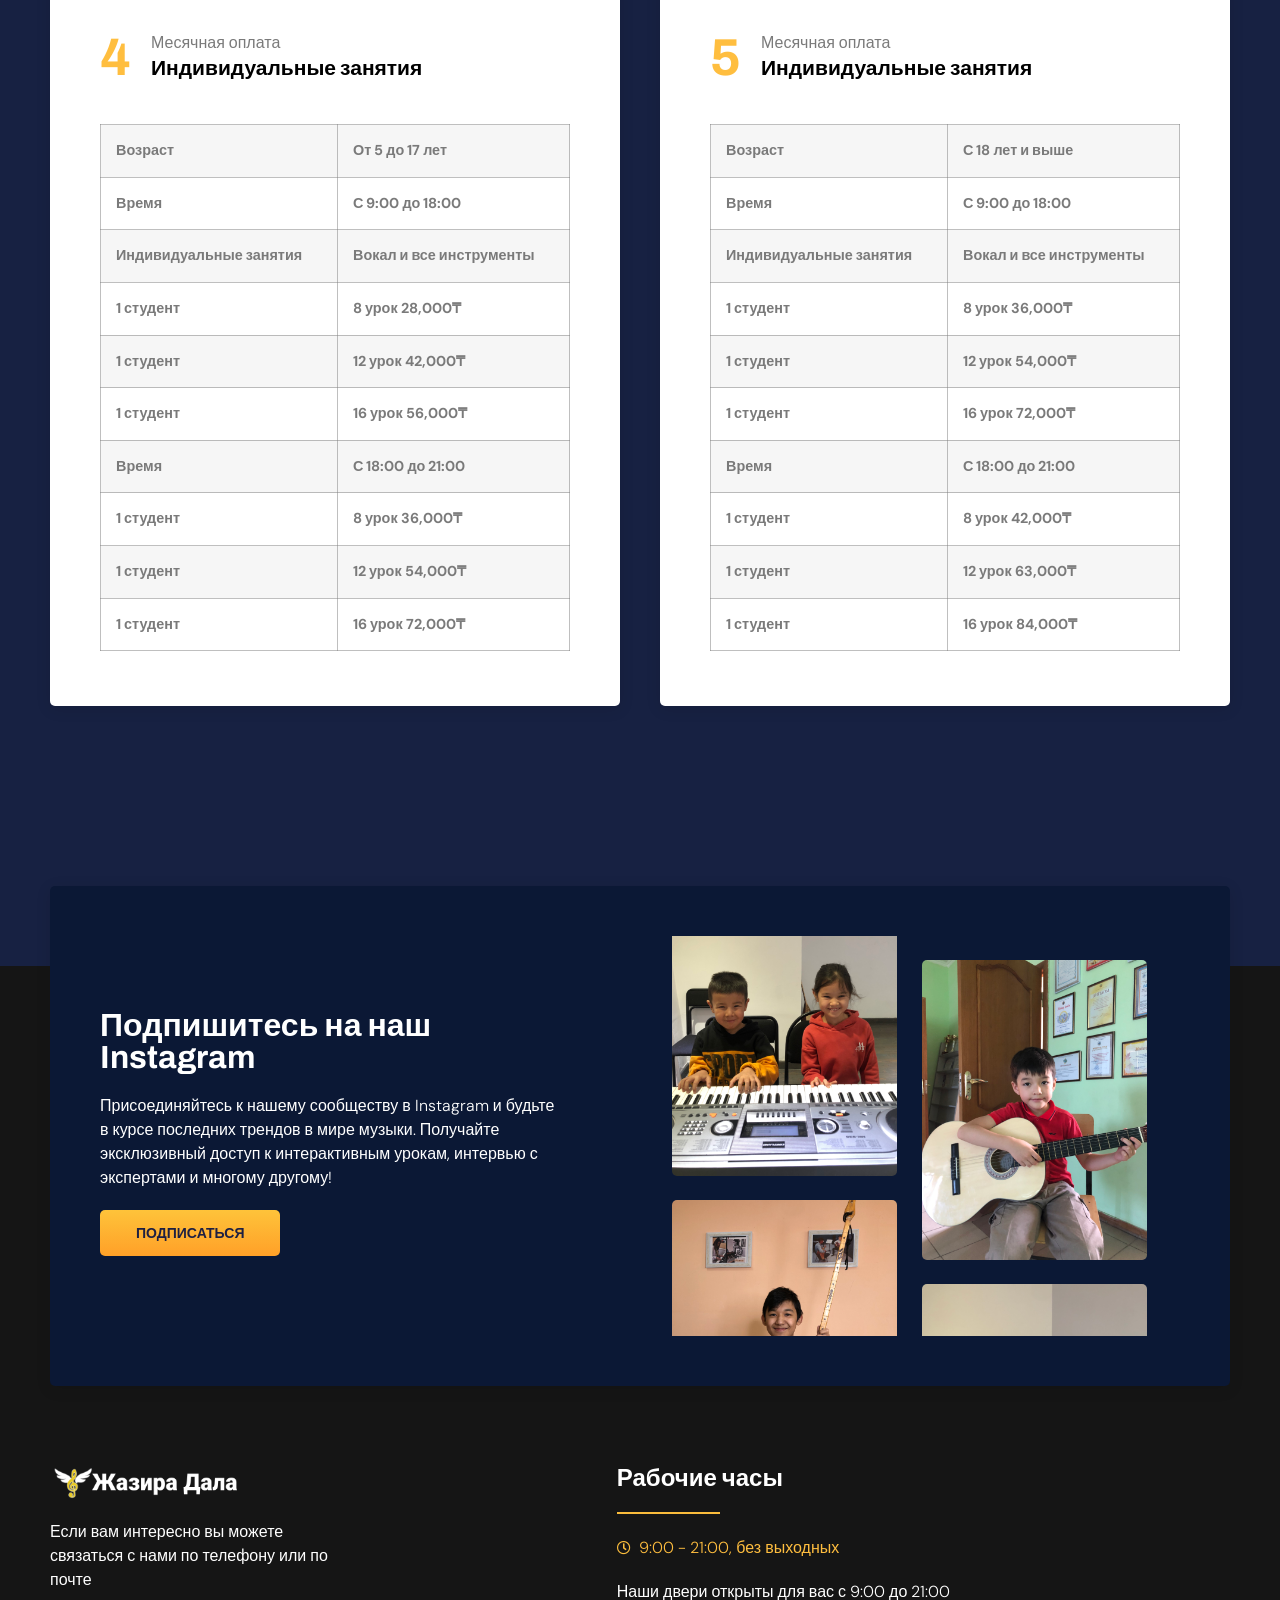
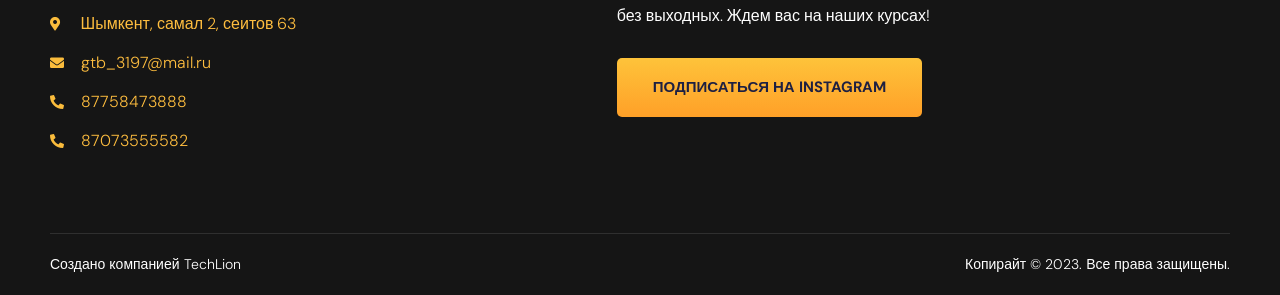
==== commit 5e5eb2c9: "hh" ====
--- a/index.html
+++ b/index.html
@@ -4778,7 +4778,7 @@
                                 <td>С 18 лет и выше</td>
                             </tr>
                             <tr>
-                              <td>Вреся</td>
+                              <td>Время</td>
                               <td>С 9:00 до 18:00</td>
                           </tr>
                           <tr>
